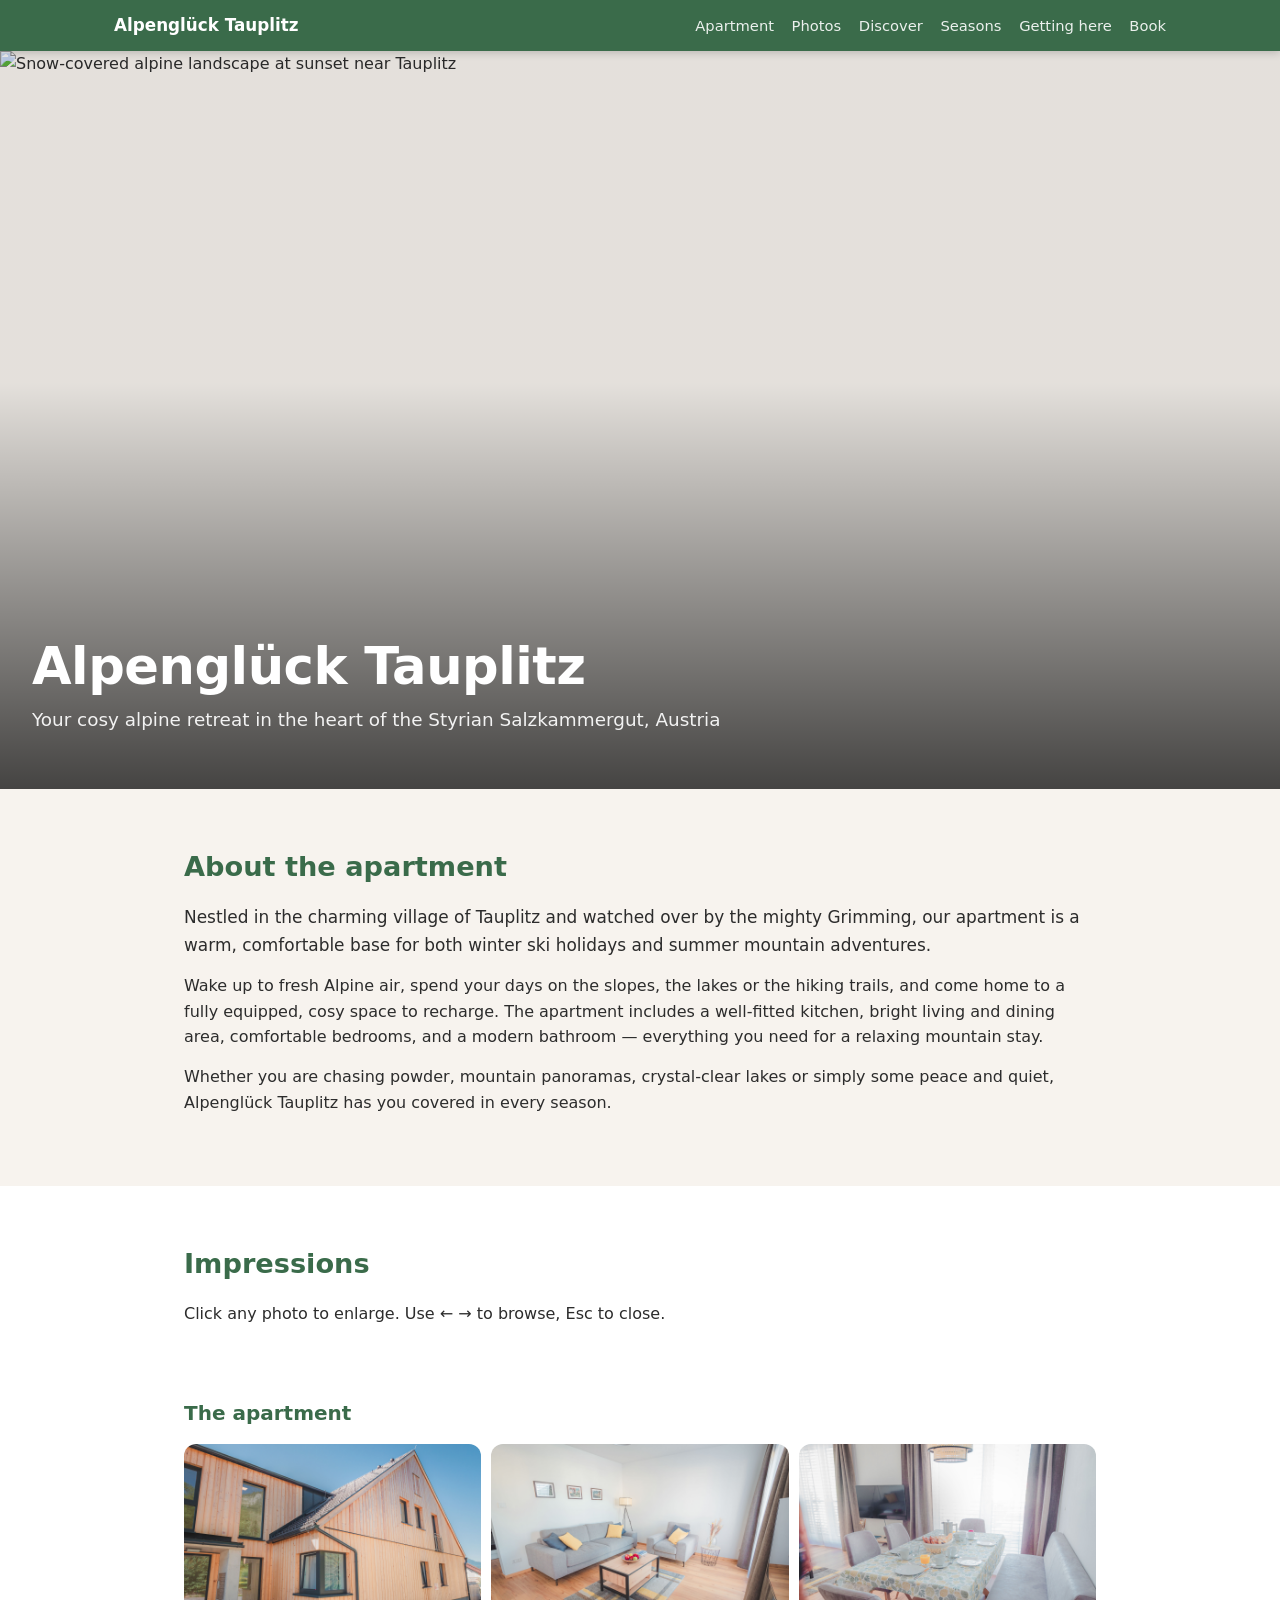
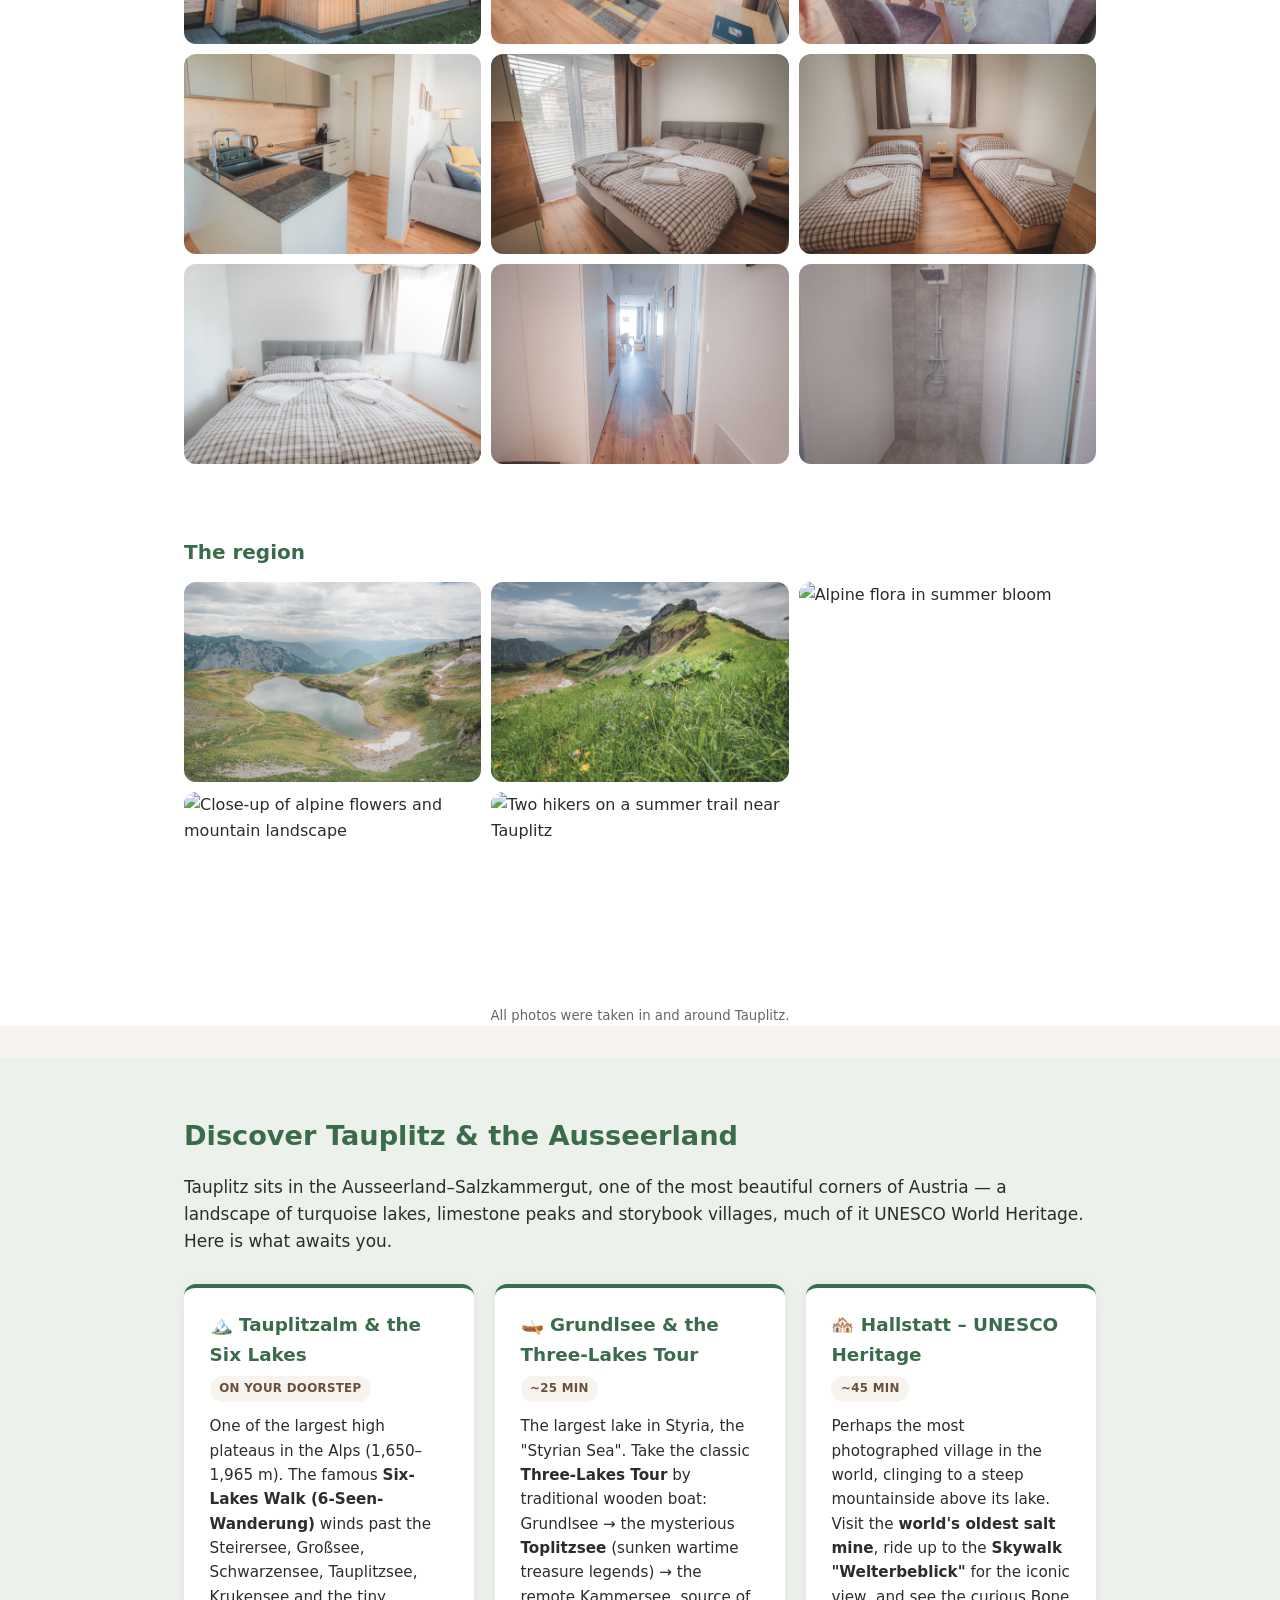
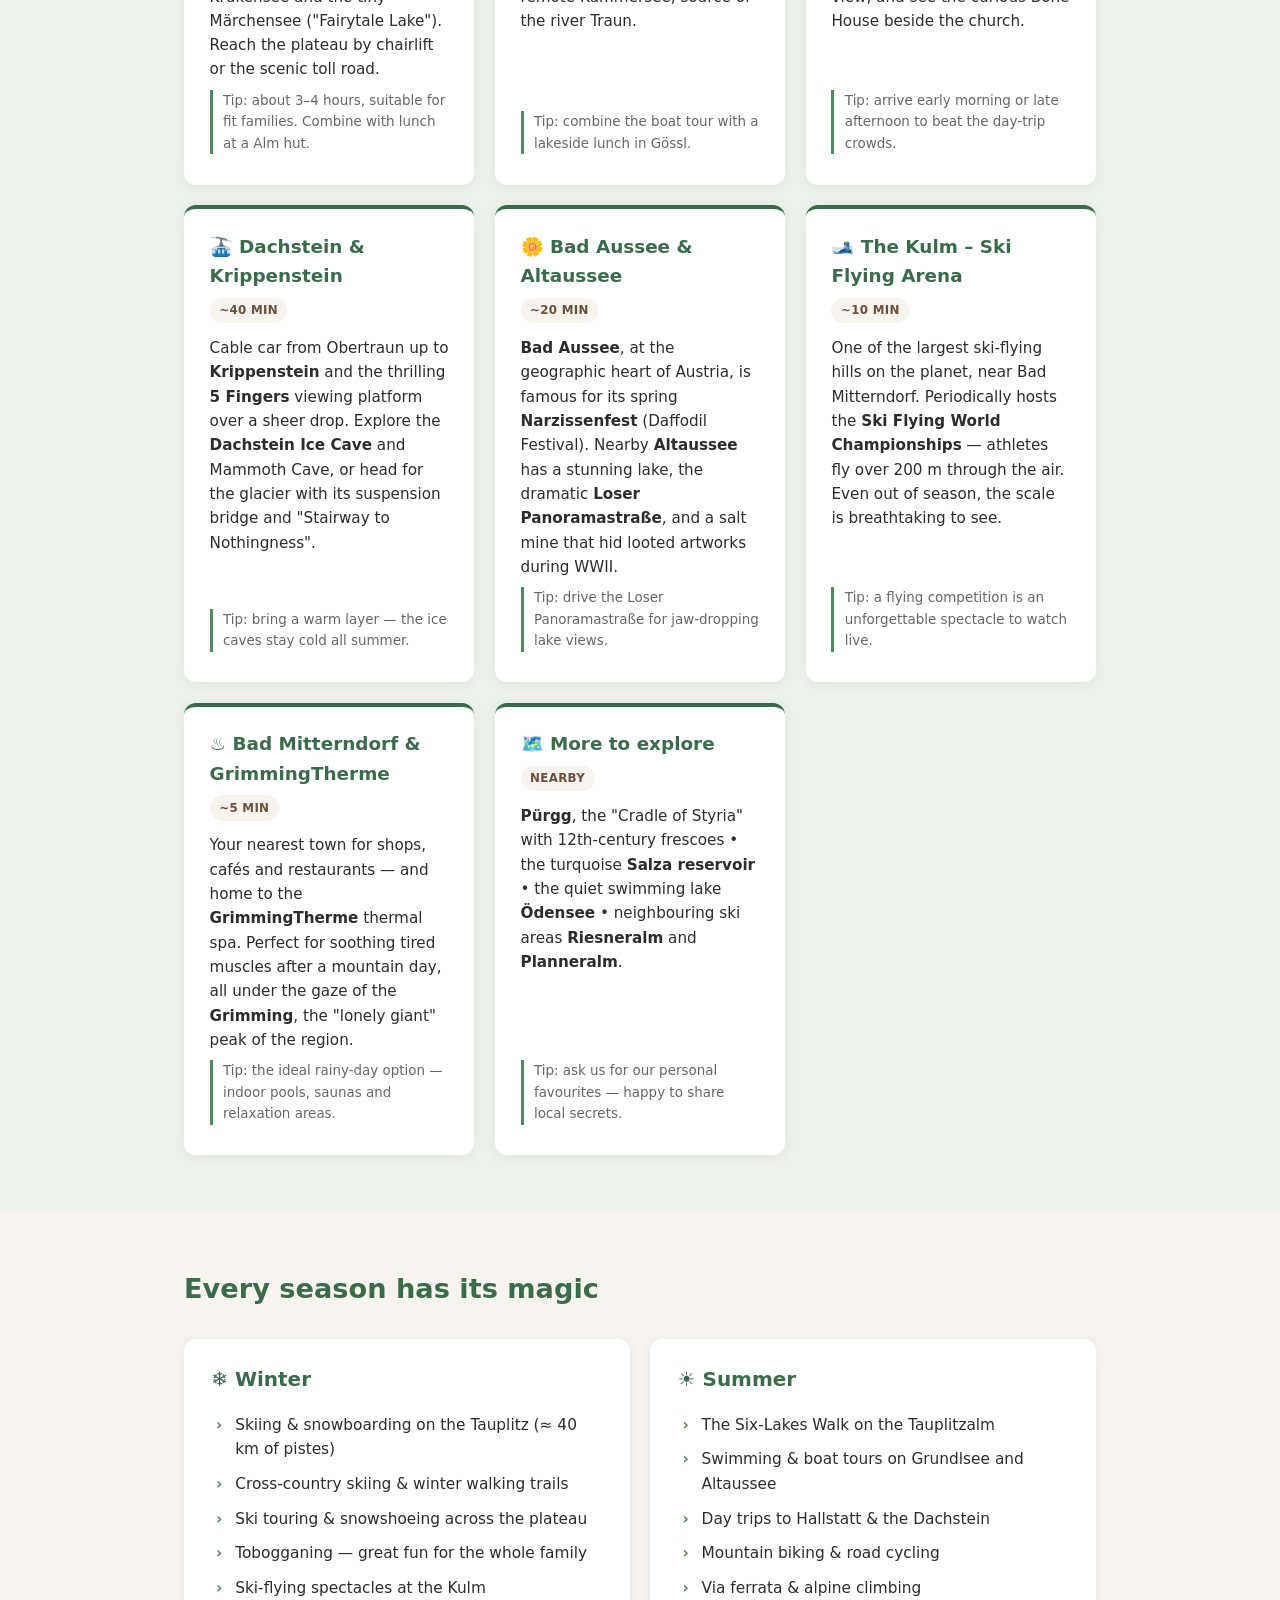
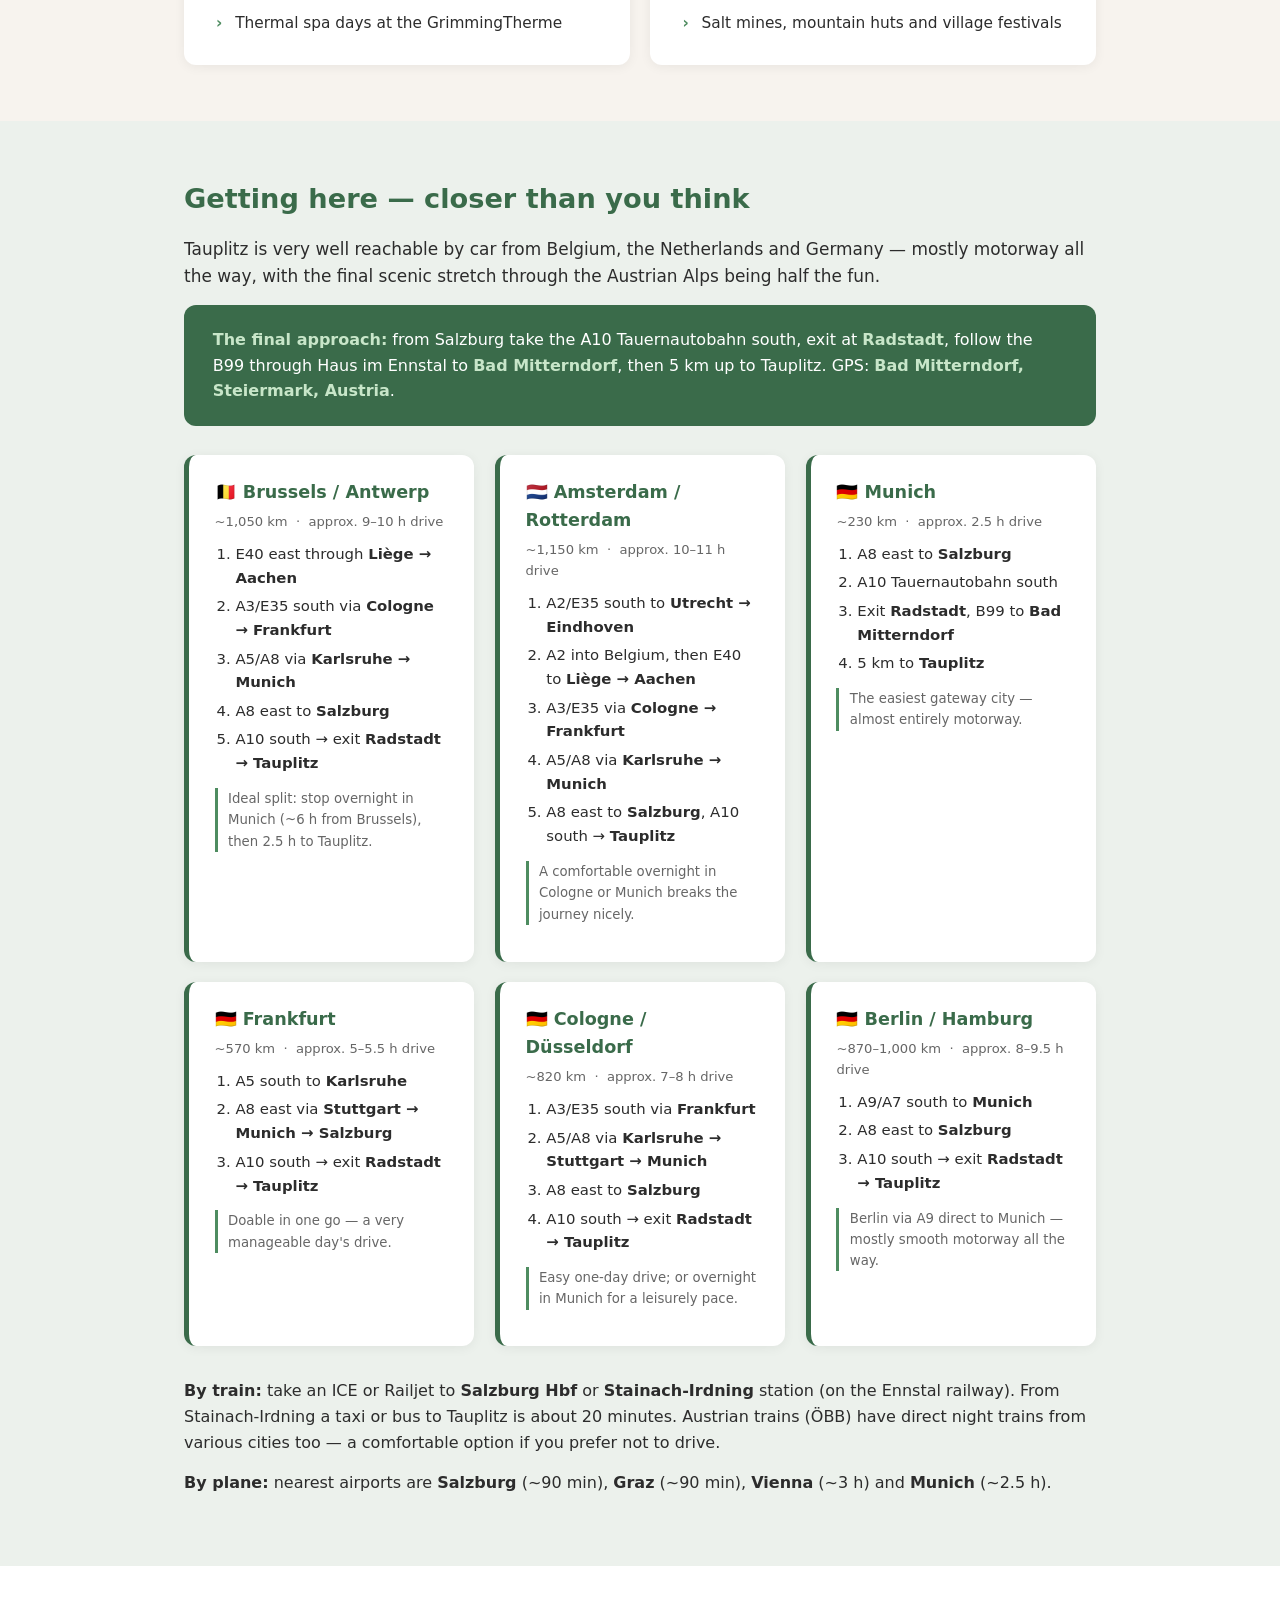
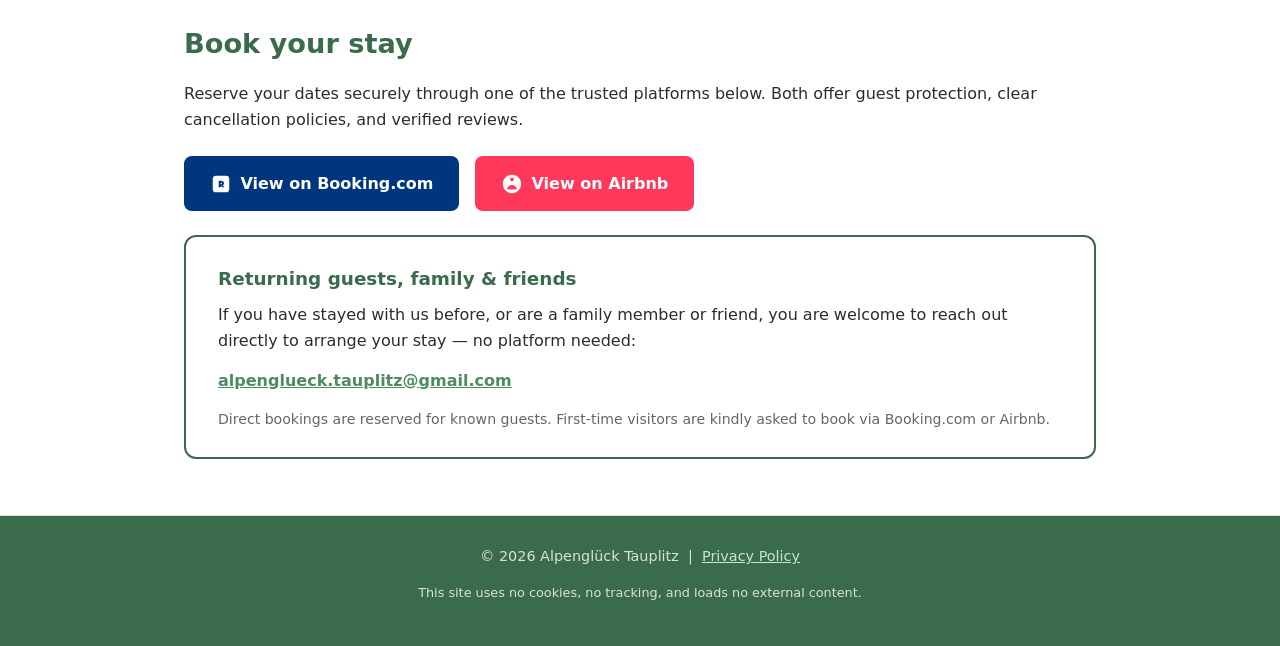
==== index.html @ b3252c7d "Show all 14 images in two galleries, add full getting-here guide - Split gallery into "The apartment" ====
<!DOCTYPE html>
<html lang="en">
<head>
  <meta charset="UTF-8" />
  <meta name="viewport" content="width=device-width, initial-scale=1.0" />
  <title>Alpenglück Tauplitz – Alpine Apartment in the Styrian Alps</title>
  <meta name="description" content="Cosy alpine apartment in Tauplitz, Austria. Your base for the Tauplitzalm, Grundlsee, Hallstatt and the Dachstein. Book via Booking.com or Airbnb." />
  <style>
    *, *::before, *::after { box-sizing: border-box; margin: 0; padding: 0; }

    :root {
      --green:       #3a6b4a;
      --green-light: #4e8c60;
      --cream:       #f7f3ee;
      --tint:        #ecf1ec;
      --brown:       #6b4f3a;
      --text:        #2c2c2c;
      --muted:       #666;
      --radius:      12px;
    }

    html { scroll-behavior: smooth; }
    body {
      font-family: 'Segoe UI', system-ui, sans-serif;
      color: var(--text);
      background: var(--cream);
      line-height: 1.6;
    }

    /* NAV */
    .nav {
      position: sticky; top: 0; z-index: 100;
      background: var(--green);
      box-shadow: 0 2px 8px rgba(0,0,0,.18);
    }
    .nav-inner {
      max-width: 1100px; margin: 0 auto;
      padding: .75rem 1.5rem;
      display: flex; flex-wrap: wrap;
      align-items: center; justify-content: space-between;
      gap: .4rem 1rem;
    }
    .nav-logo { color:#fff; font-weight:700; font-size:1.05rem; text-decoration:none; }
    .nav nav  { display:flex; flex-wrap:wrap; gap:1.1rem; }
    .nav nav a { color:rgba(255,255,255,.9); text-decoration:none; font-size:.92rem; }
    .nav nav a:hover { color:#fff; text-decoration:underline; }

    /* HERO */
    .hero {
      position:relative; height:82vh; min-height:460px;
      overflow:hidden; display:flex; align-items:flex-end;
    }
    .hero img {
      position:absolute; inset:0;
      width:100%; height:100%; object-fit:cover; object-position:center 35%;
    }
    .hero-overlay {
      position:absolute; inset:0;
      background:linear-gradient(to top,rgba(0,0,0,.72) 0%,rgba(0,0,0,.08) 55%);
    }
    .hero-text { position:relative; z-index:1; padding:2.5rem 2rem; color:#fff; max-width:760px; }
    .hero-text h1 {
      font-size:clamp(2rem,5vw,3.2rem); font-weight:700;
      letter-spacing:-.5px; line-height:1.15;
    }
    .hero-text p { margin-top:.6rem; font-size:1.15rem; opacity:.92; }

    /* LAYOUT */
    .band       { width:100%; }
    .band-tint  { background:var(--tint); }
    .band-white { background:#fff; }
    section { padding:3.5rem 1.5rem; max-width:960px; margin:0 auto; }
    section[id] { scroll-margin-top:68px; }
    h2 { font-size:1.7rem; color:var(--green); margin-bottom:1rem; }
    h3 { color:var(--green); }
    .lead { font-size:1.06rem; }
    p { margin-bottom:.9rem; }

    /* GALLERY */
    .gallery-label {
      max-width:960px; margin:0 auto;
      padding:2.5rem 1.5rem .4rem;
      font-size:1.25rem; font-weight:700; color:var(--green);
    }
    .gallery {
      display:grid;
      grid-template-columns:repeat(auto-fill,minmax(240px,1fr));
      gap:10px;
      max-width:960px; margin:.5rem auto 0; padding:0 1.5rem;
    }
    .gallery figure {
      position:relative; overflow:hidden;
      border-radius:var(--radius); cursor:zoom-in;
    }
    .gallery img {
      width:100%; height:200px; object-fit:cover; display:block;
      transition:transform .35s ease;
    }
    .gallery figure:hover img { transform:scale(1.06); }
    .gallery figcaption {
      position:absolute; left:0; right:0; bottom:0;
      padding:1.2rem .8rem .6rem;
      color:#fff; font-size:.88rem;
      background:linear-gradient(to top,rgba(0,0,0,.65),transparent);
      opacity:0; transition:opacity .22s;
    }
    .gallery figure:hover figcaption { opacity:1; }
    .gallery-hint {
      max-width:960px; margin:.8rem auto 0; padding:0 1.5rem;
      text-align:center; font-size:.83rem; color:var(--muted);
    }

    /* LIGHTBOX */
    .lightbox {
      position:fixed; inset:0; background:rgba(0,0,0,.93);
      display:none; align-items:center; justify-content:center;
      z-index:1000; padding:1.5rem;
    }
    .lightbox.open { display:flex; }
    .lightbox img {
      max-width:94%; max-height:88vh; object-fit:contain;
      border-radius:6px; box-shadow:0 12px 50px rgba(0,0,0,.6);
    }
    .lb-btn {
      position:absolute; background:none; border:none;
      color:#fff; cursor:pointer; line-height:1; user-select:none;
    }
    .lb-close { top:.8rem; right:1.2rem; font-size:2.8rem; }
    .lb-nav   { top:50%; transform:translateY(-50%); font-size:3.2rem; padding:0 .6rem; }
    .lb-prev  { left:.2rem; }
    .lb-next  { right:.2rem; }
    .lb-caption {
      position:absolute; bottom:1.2rem; left:0; right:0;
      text-align:center; color:rgba(255,255,255,.9);
      font-size:.97rem; padding:0 1rem;
    }

    /* GUIDE CARDS */
    .guide-grid {
      display:grid; grid-template-columns:repeat(auto-fit,minmax(280px,1fr));
      gap:1.3rem; margin-top:1.8rem;
    }
    .card {
      background:#fff; border-radius:var(--radius);
      padding:1.4rem 1.6rem;
      box-shadow:0 2px 12px rgba(0,0,0,.06);
      border-top:4px solid var(--green);
      display:flex; flex-direction:column;
    }
    .card h3 { font-size:1.15rem; margin-bottom:.45rem; }
    .badge {
      align-self:flex-start; background:var(--cream); color:var(--brown);
      font-size:.74rem; font-weight:700; letter-spacing:.3px;
      padding:.2rem .6rem; border-radius:20px; margin-bottom:.8rem;
      text-transform:uppercase;
    }
    .card p { font-size:.95rem; margin-bottom:.5rem; }
    .card .tip {
      font-size:.84rem; color:var(--muted);
      border-left:3px solid var(--green-light);
      padding-left:.65rem; margin-top:auto;
    }

    /* SEASONS */
    .season-grid {
      display:grid; grid-template-columns:repeat(auto-fit,minmax(270px,1fr));
      gap:1.3rem; margin-top:1.8rem;
    }
    .season {
      background:#fff; border-radius:var(--radius);
      padding:1.5rem 1.7rem;
      box-shadow:0 2px 12px rgba(0,0,0,.06);
    }
    .season h3 { font-size:1.25rem; margin-bottom:.75rem; }
    .season ul { list-style:none; }
    .season li { padding:.32rem 0 .32rem 1.5rem; position:relative; font-size:.96rem; }
    .season li::before {
      content:"›"; position:absolute; left:.3rem;
      color:var(--green-light); font-weight:700;
    }

    /* GETTING HERE */
    .route-grid {
      display:grid; grid-template-columns:repeat(auto-fit,minmax(290px,1fr));
      gap:1.3rem; margin-top:1.8rem;
    }
    .route {
      background:#fff; border-radius:var(--radius);
      padding:1.4rem 1.6rem;
      box-shadow:0 2px 12px rgba(0,0,0,.06);
      border-left:5px solid var(--green);
    }
    .route h3 { font-size:1.1rem; margin-bottom:.3rem; }
    .route .meta { font-size:.82rem; color:var(--muted); margin-bottom:.7rem; }
    .route ol { padding-left:1.3rem; font-size:.93rem; }
    .route ol li { margin-bottom:.3rem; }
    .route .note {
      margin-top:.75rem; font-size:.83rem; color:var(--muted);
      border-left:3px solid var(--green-light); padding-left:.65rem;
    }
    .route-intro {
      background:var(--green); color:#fff;
      border-radius:var(--radius); padding:1.4rem 1.8rem;
      margin-bottom:1.5rem; font-size:1rem;
    }
    .route-intro strong { color:#c8e6c9; }

    /* BOOK */
    .book-grid { display:flex; flex-wrap:wrap; gap:1rem; margin-top:1.5rem; }
    .btn {
      display:inline-flex; align-items:center; gap:.55rem;
      padding:.9rem 1.6rem; border-radius:8px;
      font-size:1rem; font-weight:600; text-decoration:none;
      transition:opacity .15s,transform .1s;
    }
    .btn:hover { opacity:.88; transform:translateY(-1px); }
    .btn-booking { background:#003580; color:#fff; }
    .btn-airbnb  { background:#ff385c; color:#fff; }
    .btn svg { width:22px; height:22px; flex-shrink:0; fill:currentColor; }

    .direct-box {
      background:#fff; border:2px solid var(--green);
      border-radius:var(--radius); padding:1.7rem 2rem; margin-top:1.5rem;
    }
    .direct-box h3 { margin-bottom:.55rem; font-size:1.15rem; }
    .direct-box a { color:var(--green-light); font-weight:600; word-break:break-all; }

    hr { border:none; border-top:1px solid #e2ddd4; margin:0; }

    footer {
      background:var(--green); color:rgba(255,255,255,.8);
      text-align:center; padding:1.8rem 1rem; font-size:.9rem;
    }
    footer a { color:#c8e6c9; text-decoration:underline; }

    @media (max-width:520px) {
      .btn { width:100%; justify-content:center; }
      .gallery { grid-template-columns:1fr 1fr; }
      .gallery img { height:150px; }
    }
  </style>
</head>
<body>

<!-- NAV -->
<header class="nav" id="top">
  <div class="nav-inner">
    <a class="nav-logo" href="#top">Alpenglück Tauplitz</a>
    <nav>
      <a href="#about">Apartment</a>
      <a href="#photos">Photos</a>
      <a href="#discover">Discover</a>
      <a href="#seasons">Seasons</a>
      <a href="#getting-here">Getting here</a>
      <a href="#book">Book</a>
    </nav>
  </div>
</header>

<!-- HERO -->
<div class="hero">
  <img src="images/hero.jpg" alt="Snow-covered alpine landscape at sunset near Tauplitz" />
  <div class="hero-overlay"></div>
  <div class="hero-text">
    <h1>Alpenglück Tauplitz</h1>
    <p>Your cosy alpine retreat in the heart of the Styrian Salzkammergut, Austria</p>
  </div>
</div>

<!-- ABOUT -->
<section id="about">
  <h2>About the apartment</h2>
  <p class="lead">
    Nestled in the charming village of Tauplitz and watched over by the mighty Grimming,
    our apartment is a warm, comfortable base for both winter ski holidays and summer
    mountain adventures.
  </p>
  <p>
    Wake up to fresh Alpine air, spend your days on the slopes, the lakes or the hiking
    trails, and come home to a fully equipped, cosy space to recharge. The apartment
    includes a well-fitted kitchen, bright living and dining area, comfortable bedrooms,
    and a modern bathroom — everything you need for a relaxing mountain stay.
  </p>
  <p>
    Whether you are chasing powder, mountain panoramas, crystal-clear lakes or simply some
    peace and quiet, Alpenglück Tauplitz has you covered in every season.
  </p>
</section>

<!-- PHOTOS -->
<div class="band band-white" id="photos">
  <section style="padding-bottom:1rem;">
    <h2>Impressions</h2>
    <p>Click any photo to enlarge. Use ← → to browse, Esc to close.</p>
  </section>

  <p class="gallery-label">The apartment</p>
  <div class="gallery" id="gallery-apt">
    <figure>
      <img src="images/exterior01.jpg" alt="Exterior of the apartment building" />
      <figcaption>The apartment building</figcaption>
    </figure>
    <figure>
      <img src="images/livingroom.jpg" alt="Bright and comfortable living room" />
      <figcaption>Living room</figcaption>
    </figure>
    <figure>
      <img src="images/diningroom.jpg" alt="Dining area" />
      <figcaption>Dining area</figcaption>
    </figure>
    <figure>
      <img src="images/kitchen.jpg" alt="Fully equipped kitchen" />
      <figcaption>Fully equipped kitchen</figcaption>
    </figure>
    <figure>
      <img src="images/bedroom.jpg" alt="Cosy main bedroom" />
      <figcaption>Main bedroom</figcaption>
    </figure>
    <figure>
      <img src="images/bedroom02.jpg" alt="Second bedroom" />
      <figcaption>Second bedroom</figcaption>
    </figure>
    <figure>
      <img src="images/bedroom03.jpg" alt="Third bedroom" />
      <figcaption>Third bedroom</figcaption>
    </figure>
    <figure>
      <img src="images/hallway.jpg" alt="Entrance hallway" />
      <figcaption>Entrance hallway</figcaption>
    </figure>
    <figure>
      <img src="images/shower.jpg" alt="Modern bathroom with shower" />
      <figcaption>Modern bathroom</figcaption>
    </figure>
  </div>

  <p class="gallery-label" style="margin-top:2rem;">The region</p>
  <div class="gallery" id="gallery-region">
    <figure>
      <img src="images/lake.jpg" alt="Mountain lake on the Tauplitzalm plateau" />
      <figcaption>Mountain lake on the Tauplitzalm</figcaption>
    </figure>
    <figure>
      <img src="images/meadow.jpg" alt="Alpine wildflower meadow with mountain peaks" />
      <figcaption>Alpine wildflower meadows</figcaption>
    </figure>
    <figure>
      <img src="images/flora01.jpg" alt="Alpine flora in summer bloom" />
      <figcaption>Summer flora on the plateau</figcaption>
    </figure>
    <figure>
      <img src="images/flora02.jpg" alt="Close-up of alpine flowers and mountain landscape" />
      <figcaption>Alpine flowers and peaks</figcaption>
    </figure>
    <figure>
      <img src="images/hiking.jpg" alt="Two hikers on a summer trail near Tauplitz" />
      <figcaption>Endless hiking trails on your doorstep</figcaption>
    </figure>
  </div>
  <p class="gallery-hint" style="margin-bottom:2rem;">All photos were taken in and around Tauplitz.</p>
</div>

<!-- DISCOVER -->
<div class="band band-tint">
  <section id="discover">
    <h2>Discover Tauplitz &amp; the Ausseerland</h2>
    <p class="lead">
      Tauplitz sits in the Ausseerland–Salzkammergut, one of the most beautiful corners of
      Austria — a landscape of turquoise lakes, limestone peaks and storybook villages,
      much of it UNESCO World Heritage. Here is what awaits you.
    </p>

    <div class="guide-grid">

      <div class="card">
        <h3>🏔️ Tauplitzalm &amp; the Six Lakes</h3>
        <span class="badge">On your doorstep</span>
        <p>
          One of the largest high plateaus in the Alps (1,650–1,965 m). The famous
          <strong>Six-Lakes Walk (6-Seen-Wanderung)</strong> winds past the Steirersee,
          Großsee, Schwarzensee, Tauplitzsee, Krukensee and the tiny Märchensee
          ("Fairytale Lake"). Reach the plateau by chairlift or the scenic toll road.
        </p>
        <p class="tip">Tip: about 3–4 hours, suitable for fit families. Combine with lunch at a Alm hut.</p>
      </div>

      <div class="card">
        <h3>🛶 Grundlsee &amp; the Three-Lakes Tour</h3>
        <span class="badge">~25 min</span>
        <p>
          The largest lake in Styria, the "Styrian Sea". Take the classic
          <strong>Three-Lakes Tour</strong> by traditional wooden boat: Grundlsee →
          the mysterious <strong>Toplitzsee</strong> (sunken wartime treasure legends) →
          the remote Kammersee, source of the river Traun.
        </p>
        <p class="tip">Tip: combine the boat tour with a lakeside lunch in Gössl.</p>
      </div>

      <div class="card">
        <h3>🏘️ Hallstatt – UNESCO Heritage</h3>
        <span class="badge">~45 min</span>
        <p>
          Perhaps the most photographed village in the world, clinging to a steep
          mountainside above its lake. Visit the <strong>world's oldest salt mine</strong>,
          ride up to the <strong>Skywalk "Welterbeblick"</strong> for the iconic view,
          and see the curious Bone House beside the church.
        </p>
        <p class="tip">Tip: arrive early morning or late afternoon to beat the day-trip crowds.</p>
      </div>

      <div class="card">
        <h3>🚠 Dachstein &amp; Krippenstein</h3>
        <span class="badge">~40 min</span>
        <p>
          Cable car from Obertraun up to <strong>Krippenstein</strong> and the thrilling
          <strong>5 Fingers</strong> viewing platform over a sheer drop. Explore the
          <strong>Dachstein Ice Cave</strong> and Mammoth Cave, or head for the glacier
          with its suspension bridge and "Stairway to Nothingness".
        </p>
        <p class="tip">Tip: bring a warm layer — the ice caves stay cold all summer.</p>
      </div>

      <div class="card">
        <h3>🌼 Bad Aussee &amp; Altaussee</h3>
        <span class="badge">~20 min</span>
        <p>
          <strong>Bad Aussee</strong>, at the geographic heart of Austria, is famous for
          its spring <strong>Narzissenfest</strong> (Daffodil Festival). Nearby
          <strong>Altaussee</strong> has a stunning lake, the dramatic
          <strong>Loser Panoramastraße</strong>, and a salt mine that hid looted
          artworks during WWII.
        </p>
        <p class="tip">Tip: drive the Loser Panoramastraße for jaw-dropping lake views.</p>
      </div>

      <div class="card">
        <h3>🎿 The Kulm – Ski Flying Arena</h3>
        <span class="badge">~10 min</span>
        <p>
          One of the largest ski-flying hills on the planet, near Bad Mitterndorf.
          Periodically hosts the <strong>Ski Flying World Championships</strong> —
          athletes fly over 200 m through the air. Even out of season, the scale
          is breathtaking to see.
        </p>
        <p class="tip">Tip: a flying competition is an unforgettable spectacle to watch live.</p>
      </div>

      <div class="card">
        <h3>♨️ Bad Mitterndorf &amp; GrimmingTherme</h3>
        <span class="badge">~5 min</span>
        <p>
          Your nearest town for shops, cafés and restaurants — and home to the
          <strong>GrimmingTherme</strong> thermal spa. Perfect for soothing tired
          muscles after a mountain day, all under the gaze of the
          <strong>Grimming</strong>, the "lonely giant" peak of the region.
        </p>
        <p class="tip">Tip: the ideal rainy-day option — indoor pools, saunas and relaxation areas.</p>
      </div>

      <div class="card">
        <h3>🗺️ More to explore</h3>
        <span class="badge">Nearby</span>
        <p>
          <strong>Pürgg</strong>, the "Cradle of Styria" with 12th-century frescoes •
          the turquoise <strong>Salza reservoir</strong> •
          the quiet swimming lake <strong>Ödensee</strong> •
          neighbouring ski areas <strong>Riesneralm</strong> and <strong>Planneralm</strong>.
        </p>
        <p class="tip">Tip: ask us for our personal favourites — happy to share local secrets.</p>
      </div>

    </div>
  </section>
</div>

<!-- SEASONS -->
<section id="seasons">
  <h2>Every season has its magic</h2>
  <div class="season-grid">
    <div class="season">
      <h3>❄️ Winter</h3>
      <ul>
        <li>Skiing &amp; snowboarding on the Tauplitz (≈ 40 km of pistes)</li>
        <li>Cross-country skiing &amp; winter walking trails</li>
        <li>Ski touring &amp; snowshoeing across the plateau</li>
        <li>Tobogganing — great fun for the whole family</li>
        <li>Ski-flying spectacles at the Kulm</li>
        <li>Thermal spa days at the GrimmingTherme</li>
      </ul>
    </div>
    <div class="season">
      <h3>☀️ Summer</h3>
      <ul>
        <li>The Six-Lakes Walk on the Tauplitzalm</li>
        <li>Swimming &amp; boat tours on Grundlsee and Altaussee</li>
        <li>Day trips to Hallstatt &amp; the Dachstein</li>
        <li>Mountain biking &amp; road cycling</li>
        <li>Via ferrata &amp; alpine climbing</li>
        <li>Salt mines, mountain huts and village festivals</li>
      </ul>
    </div>
  </div>
</section>

<!-- GETTING HERE -->
<div class="band band-tint">
  <section id="getting-here">
    <h2>Getting here — closer than you think</h2>
    <p class="lead">
      Tauplitz is very well reachable by car from Belgium, the Netherlands and Germany
      — mostly motorway all the way, with the final scenic stretch through the Austrian
      Alps being half the fun.
    </p>

    <div class="route-intro">
      <strong>The final approach:</strong> from Salzburg take the A10 Tauernautobahn south,
      exit at <strong>Radstadt</strong>, follow the B99 through Haus im Ennstal to
      <strong>Bad Mitterndorf</strong>, then 5 km up to Tauplitz. GPS:
      <strong>Bad Mitterndorf, Steiermark, Austria</strong>.
    </div>

    <div class="route-grid">

      <div class="route">
        <h3>🇧🇪 Brussels / Antwerp</h3>
        <div class="meta">~1,050 km &nbsp;·&nbsp; approx. 9–10 h drive</div>
        <ol>
          <li>E40 east through <strong>Liège → Aachen</strong></li>
          <li>A3/E35 south via <strong>Cologne → Frankfurt</strong></li>
          <li>A5/A8 via <strong>Karlsruhe → Munich</strong></li>
          <li>A8 east to <strong>Salzburg</strong></li>
          <li>A10 south → exit <strong>Radstadt → Tauplitz</strong></li>
        </ol>
        <p class="note">Ideal split: stop overnight in Munich (~6 h from Brussels), then 2.5 h to Tauplitz.</p>
      </div>

      <div class="route">
        <h3>🇳🇱 Amsterdam / Rotterdam</h3>
        <div class="meta">~1,150 km &nbsp;·&nbsp; approx. 10–11 h drive</div>
        <ol>
          <li>A2/E35 south to <strong>Utrecht → Eindhoven</strong></li>
          <li>A2 into Belgium, then E40 to <strong>Liège → Aachen</strong></li>
          <li>A3/E35 via <strong>Cologne → Frankfurt</strong></li>
          <li>A5/A8 via <strong>Karlsruhe → Munich</strong></li>
          <li>A8 east to <strong>Salzburg</strong>, A10 south → <strong>Tauplitz</strong></li>
        </ol>
        <p class="note">A comfortable overnight in Cologne or Munich breaks the journey nicely.</p>
      </div>

      <div class="route">
        <h3>🇩🇪 Munich</h3>
        <div class="meta">~230 km &nbsp;·&nbsp; approx. 2.5 h drive</div>
        <ol>
          <li>A8 east to <strong>Salzburg</strong></li>
          <li>A10 Tauernautobahn south</li>
          <li>Exit <strong>Radstadt</strong>, B99 to <strong>Bad Mitterndorf</strong></li>
          <li>5 km to <strong>Tauplitz</strong></li>
        </ol>
        <p class="note">The easiest gateway city — almost entirely motorway.</p>
      </div>

      <div class="route">
        <h3>🇩🇪 Frankfurt</h3>
        <div class="meta">~570 km &nbsp;·&nbsp; approx. 5–5.5 h drive</div>
        <ol>
          <li>A5 south to <strong>Karlsruhe</strong></li>
          <li>A8 east via <strong>Stuttgart → Munich → Salzburg</strong></li>
          <li>A10 south → exit <strong>Radstadt → Tauplitz</strong></li>
        </ol>
        <p class="note">Doable in one go — a very manageable day's drive.</p>
      </div>

      <div class="route">
        <h3>🇩🇪 Cologne / Düsseldorf</h3>
        <div class="meta">~820 km &nbsp;·&nbsp; approx. 7–8 h drive</div>
        <ol>
          <li>A3/E35 south via <strong>Frankfurt</strong></li>
          <li>A5/A8 via <strong>Karlsruhe → Stuttgart → Munich</strong></li>
          <li>A8 east to <strong>Salzburg</strong></li>
          <li>A10 south → exit <strong>Radstadt → Tauplitz</strong></li>
        </ol>
        <p class="note">Easy one-day drive; or overnight in Munich for a leisurely pace.</p>
      </div>

      <div class="route">
        <h3>🇩🇪 Berlin / Hamburg</h3>
        <div class="meta">~870–1,000 km &nbsp;·&nbsp; approx. 8–9.5 h drive</div>
        <ol>
          <li>A9/A7 south to <strong>Munich</strong></li>
          <li>A8 east to <strong>Salzburg</strong></li>
          <li>A10 south → exit <strong>Radstadt → Tauplitz</strong></li>
        </ol>
        <p class="note">Berlin via A9 direct to Munich — mostly smooth motorway all the way.</p>
      </div>

    </div>

    <p style="margin-top:2rem;">
      <strong>By train:</strong> take an ICE or Railjet to <strong>Salzburg Hbf</strong> or
      <strong>Stainach-Irdning</strong> station (on the Ennstal railway). From Stainach-Irdning
      a taxi or bus to Tauplitz is about 20 minutes. Austrian trains (ÖBB) have direct night
      trains from various cities too — a comfortable option if you prefer not to drive.
    </p>
    <p>
      <strong>By plane:</strong> nearest airports are <strong>Salzburg</strong> (~90 min),
      <strong>Graz</strong> (~90 min), <strong>Vienna</strong> (~3 h) and
      <strong>Munich</strong> (~2.5 h).
    </p>
  </section>
</div>

<!-- BOOK -->
<div class="band band-white">
  <section id="book">
    <h2>Book your stay</h2>
    <p>
      Reserve your dates securely through one of the trusted platforms below.
      Both offer guest protection, clear cancellation policies, and verified reviews.
    </p>
    <div class="book-grid">
      <a class="btn btn-booking"
         href="https://www.booking.com/Share-NSsUTZE"
         target="_blank" rel="noopener noreferrer">
        <svg viewBox="0 0 24 24" aria-hidden="true">
          <path d="M17.33 3H6.67A3.67 3.67 0 0 0 3 6.67v10.66A3.67 3.67 0 0 0 6.67 21h10.66A3.67 3.67 0 0 0 21 17.33V6.67A3.67 3.67 0 0 0 17.33 3zm-5.16 12.5H9.5V8.5h2.67c1.93 0 3.16 1 3.16 2.67a2.37 2.37 0 0 1-1.27 2.17l1.44 2.16h-1.93l-1.2-1.83h-.2v1.83zm0-3.17h-.5v-1.66h.5c.67 0 1 .33 1 .83s-.33.83-1 .83z"/>
        </svg>
        View on Booking.com
      </a>
      <a class="btn btn-airbnb"
         href="https://www.airbnb.be/rooms/51036211?guests=1&adults=1&s=67&unique_share_id=4e15bfca-5d18-45ab-be7b-5f35f5af99cb"
         target="_blank" rel="noopener noreferrer">
        <svg viewBox="0 0 24 24" aria-hidden="true">
          <path d="M12 2C6.48 2 2 6.48 2 12s4.48 10 10 10 10-4.48 10-10S17.52 2 12 2zm0 3c1.1 0 2 .9 2 2s-.9 2-2 2-2-.9-2-2 .9-2 2-2zm5 13H7v-1c0-2.67 3.34-4 5-4s5 1.33 5 4v1z"/>
        </svg>
        View on Airbnb
      </a>
    </div>
    <div class="direct-box">
      <h3>Returning guests, family &amp; friends</h3>
      <p>
        If you have stayed with us before, or are a family member or friend, you are welcome
        to reach out directly to arrange your stay — no platform needed:
      </p>
      <p>
        <a href="mailto:alpenglueck.tauplitz@gmail.com">alpenglueck.tauplitz@gmail.com</a>
      </p>
      <p style="font-size:.88rem;color:var(--muted);margin-bottom:0;">
        Direct bookings are reserved for known guests. First-time visitors are kindly
        asked to book via Booking.com or Airbnb.
      </p>
    </div>
  </section>
</div>

<hr />

<footer>
  <p>
    &copy; <span id="yr"></span> Alpenglück Tauplitz &nbsp;|&nbsp;
    <a href="privacy.html">Privacy Policy</a>
  </p>
  <p style="margin-top:.4rem;font-size:.8rem;">
    This site uses no cookies, no tracking, and loads no external content.
  </p>
</footer>

<!-- LIGHTBOX -->
<div class="lightbox" id="lightbox" aria-hidden="true">
  <button class="lb-btn lb-close" id="lb-close" aria-label="Close">&times;</button>
  <button class="lb-btn lb-nav lb-prev" id="lb-prev" aria-label="Previous">&#8249;</button>
  <img id="lb-img" src="" alt="" />
  <button class="lb-btn lb-nav lb-next" id="lb-next" aria-label="Next">&#8250;</button>
  <div class="lb-caption" id="lb-caption"></div>
</div>

<script>
  document.getElementById('yr').textContent = new Date().getFullYear();

  (function () {
    var figs = Array.prototype.slice.call(document.querySelectorAll('.gallery figure'));
    var imgs = figs.map(function(f){ return f.querySelector('img'); });
    var lb    = document.getElementById('lightbox');
    var lbImg = document.getElementById('lb-img');
    var lbCap = document.getElementById('lb-caption');
    var idx   = 0;

    function show(i) {
      idx = (i + imgs.length) % imgs.length;
      lbImg.src = imgs[idx].src;
      lbImg.alt = imgs[idx].alt;
      lbCap.textContent = imgs[idx].alt;
    }
    function open(i) {
      show(i);
      lb.classList.add('open');
      lb.setAttribute('aria-hidden','false');
      document.body.style.overflow = 'hidden';
    }
    function close() {
      lb.classList.remove('open');
      lb.setAttribute('aria-hidden','true');
      lbImg.src = '';
      document.body.style.overflow = '';
    }

    figs.forEach(function(fig, i){
      fig.addEventListener('click', function(){ open(i); });
    });
    document.getElementById('lb-close').addEventListener('click', close);
    document.getElementById('lb-prev').addEventListener('click', function(e){
      e.stopPropagation(); show(idx - 1);
    });
    document.getElementById('lb-next').addEventListener('click', function(e){
      e.stopPropagation(); show(idx + 1);
    });
    lb.addEventListener('click', function(e){ if(e.target === lb) close(); });
    document.addEventListener('keydown', function(e){
      if(!lb.classList.contains('open')) return;
      if(e.key === 'Escape')      close();
      else if(e.key === 'ArrowLeft')  show(idx - 1);
      else if(e.key === 'ArrowRight') show(idx + 1);
    });
  })();
</script>

</body>
</html>
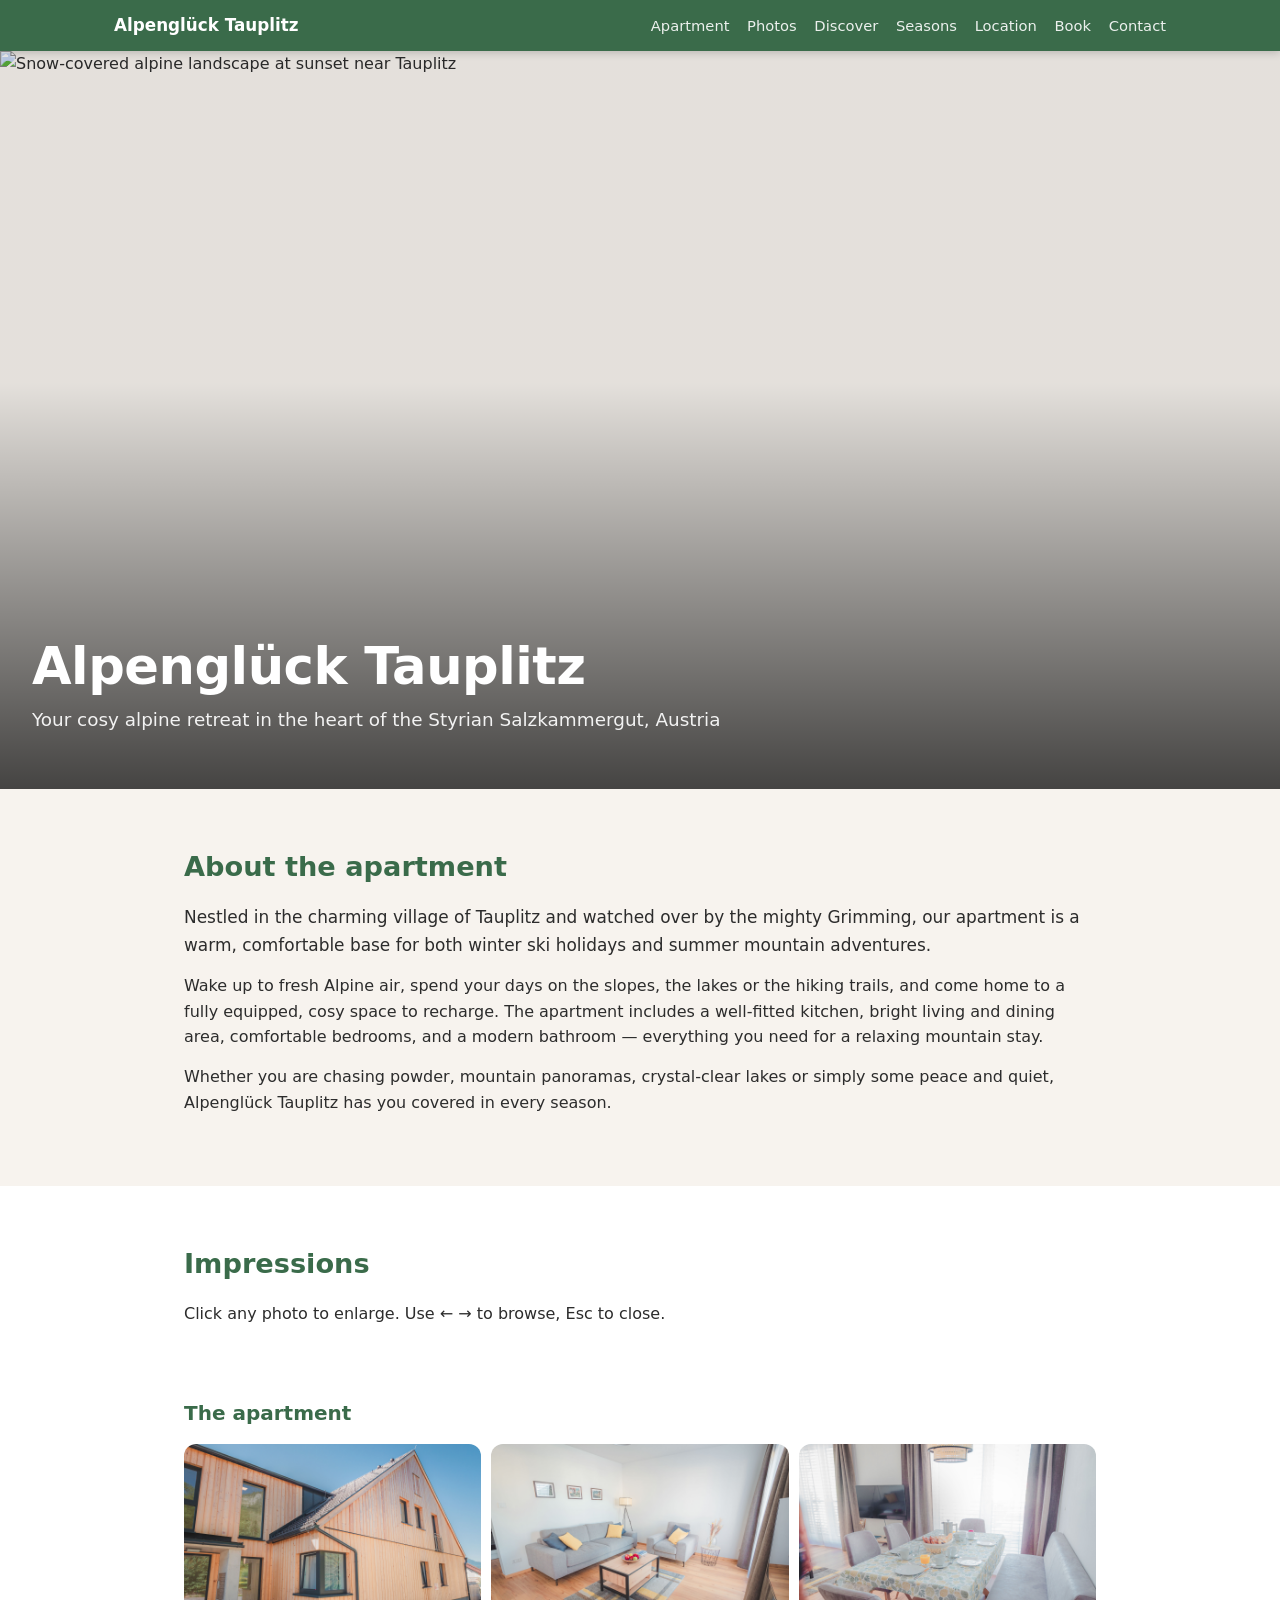
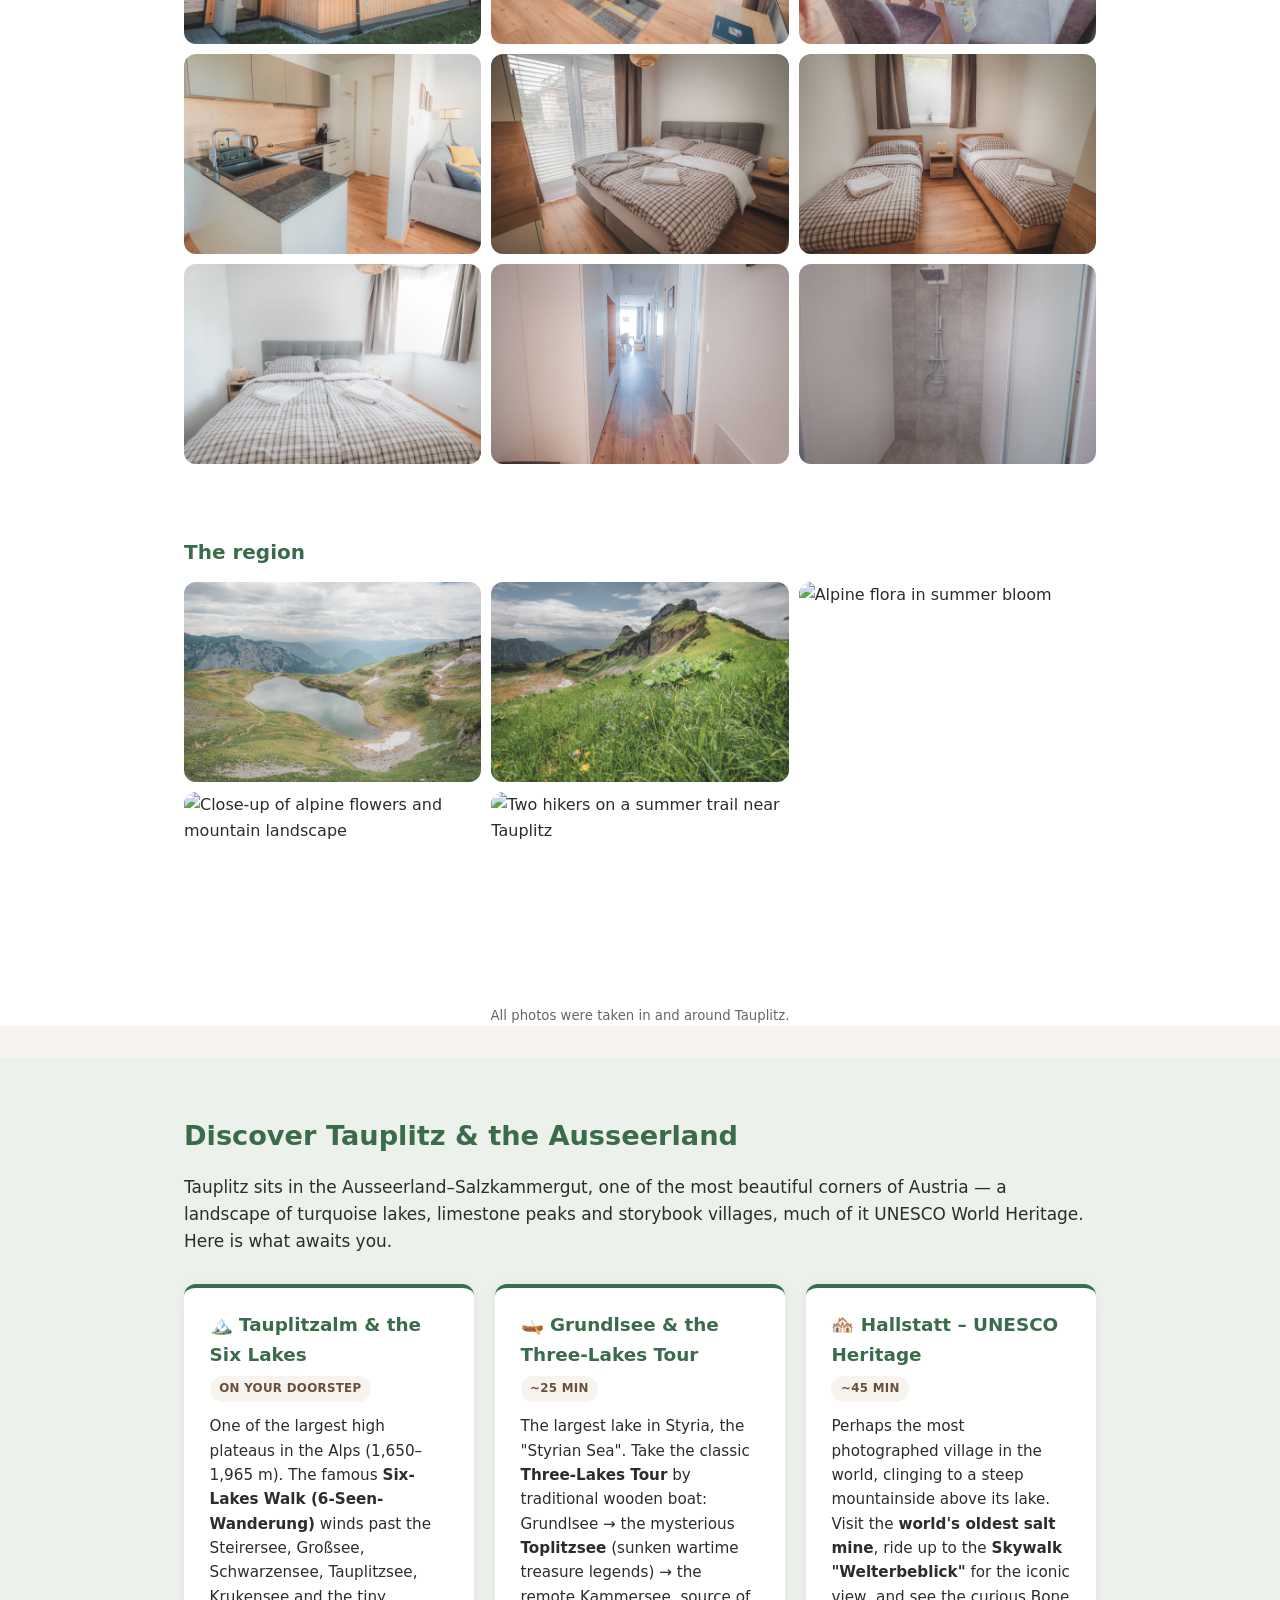
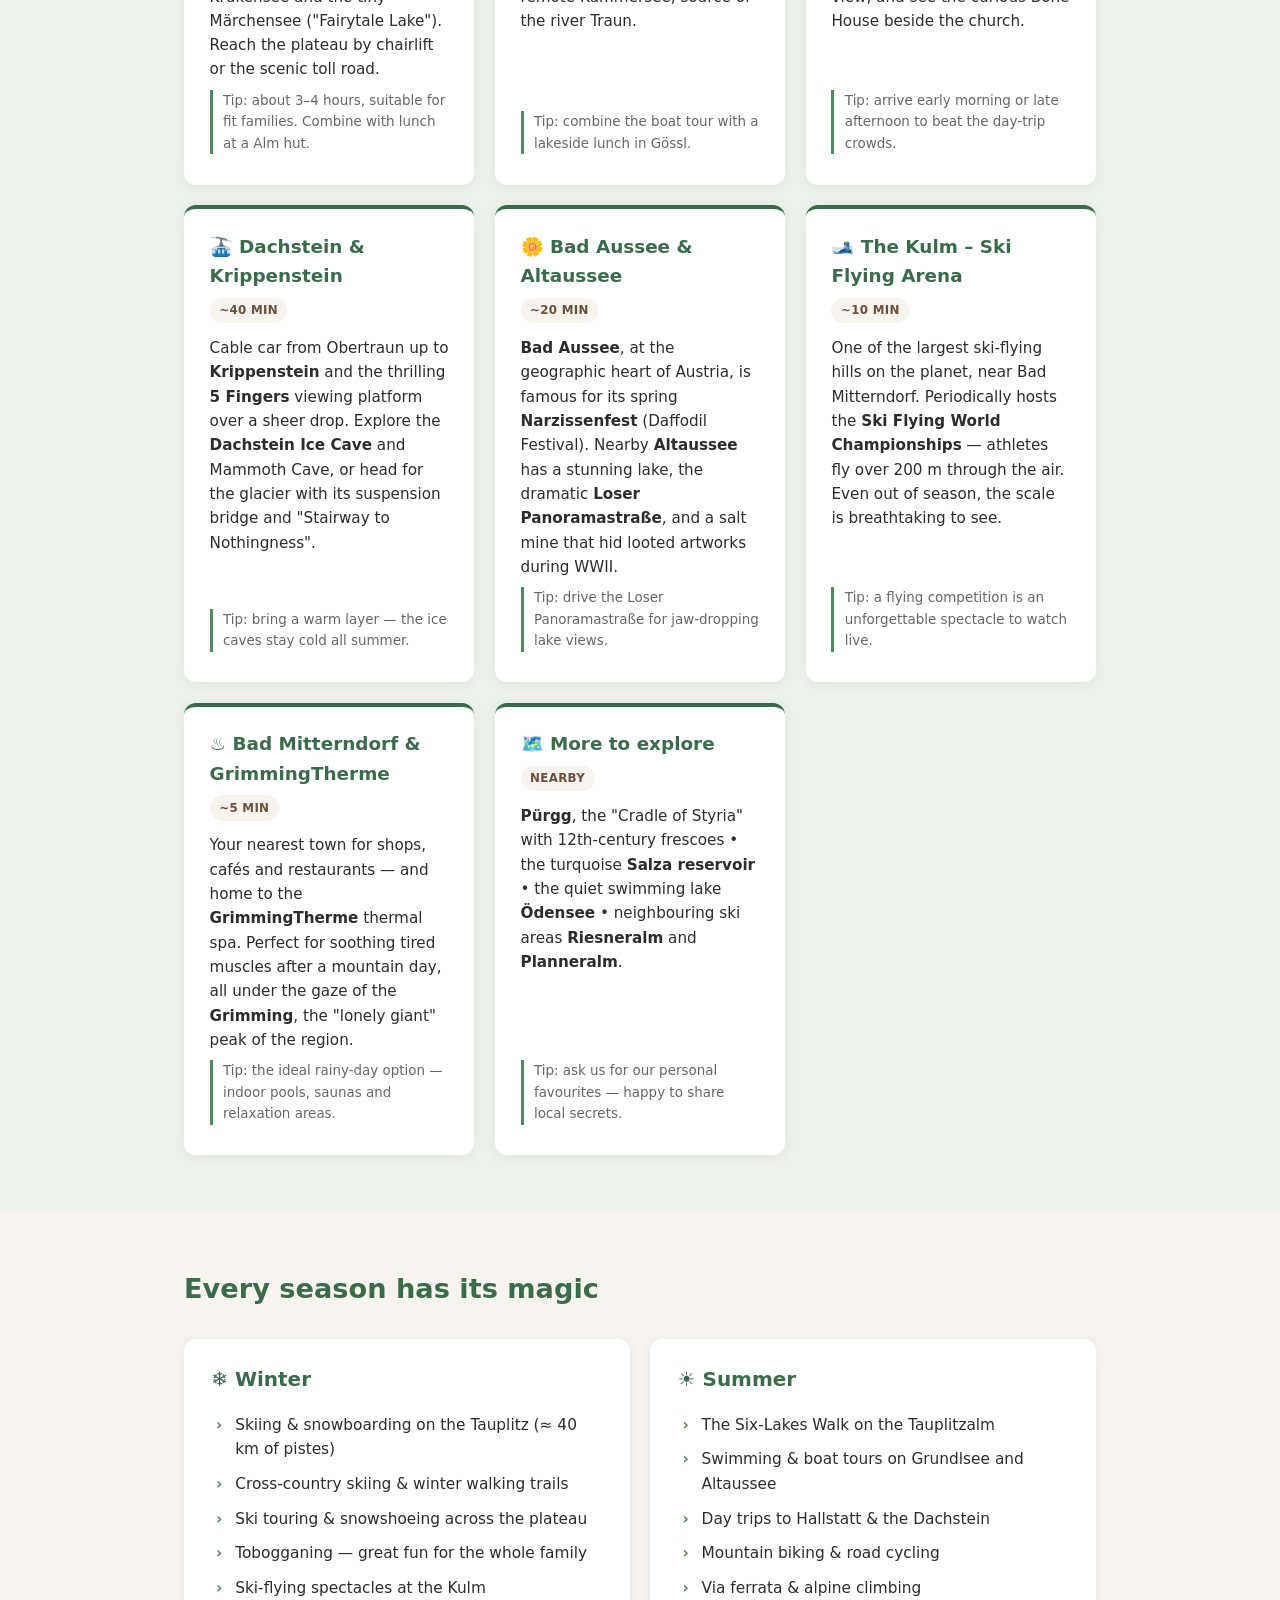
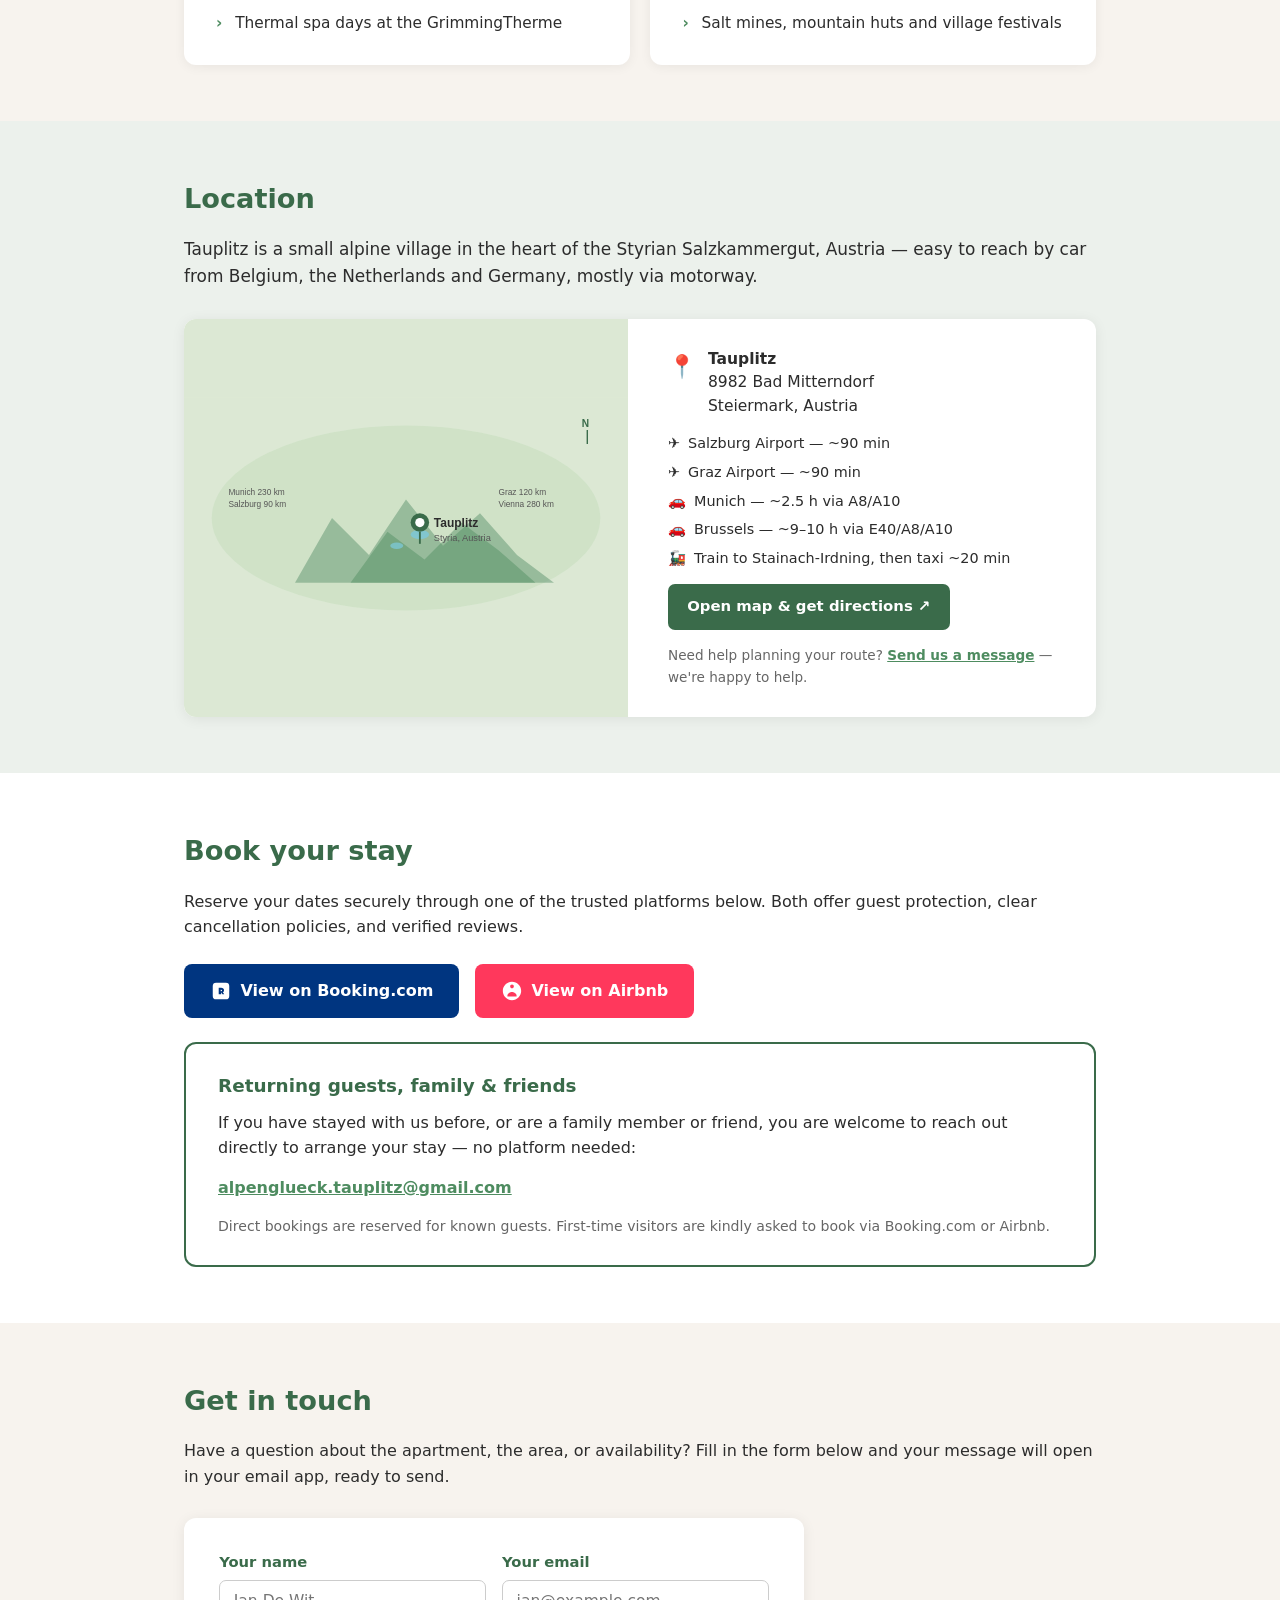
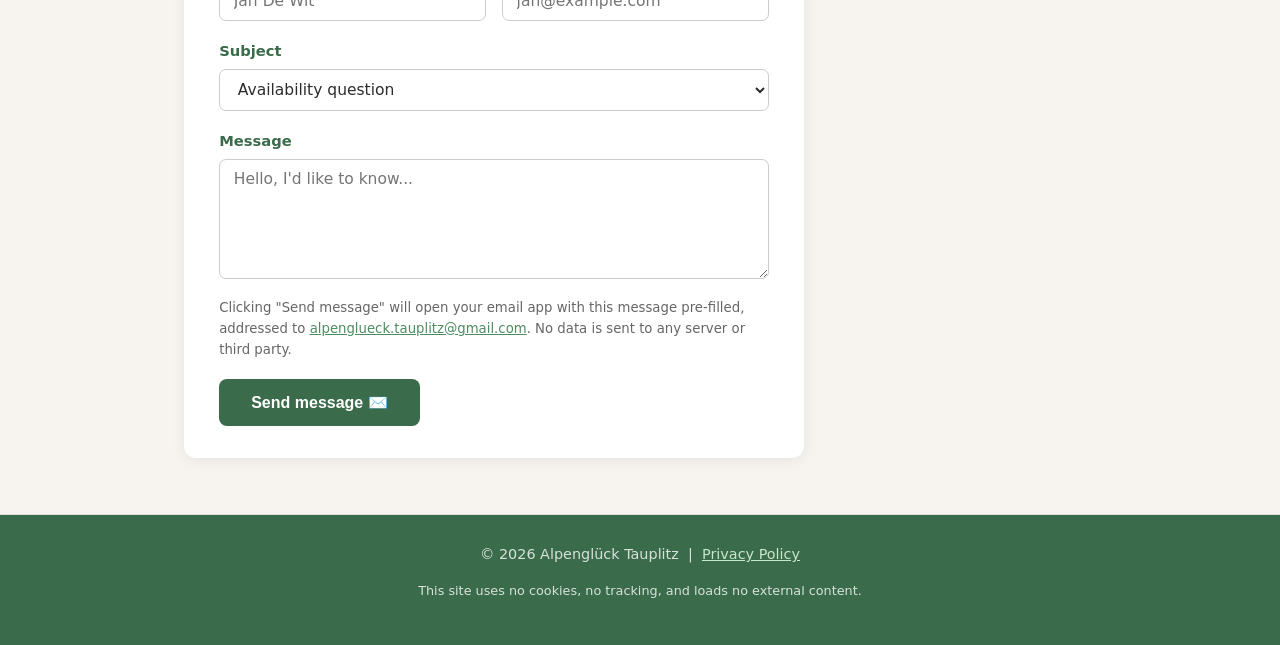
==== commit aff66b75: "Replace route cards with map box; add contact form - Getting Here: replaced step-by-step driving dir" ====
--- a/index.html
+++ b/index.html
@@ -179,31 +179,78 @@
       color:var(--green-light); font-weight:700;
     }
 
-    /* GETTING HERE */
-    .route-grid {
-      display:grid; grid-template-columns:repeat(auto-fit,minmax(290px,1fr));
-      gap:1.3rem; margin-top:1.8rem;
-    }
-    .route {
+    /* LOCATION MAP BOX */
+    .map-box {
+      display:grid; grid-template-columns:1fr 1fr;
+      gap:1.5rem; margin-top:1.8rem;
       background:#fff; border-radius:var(--radius);
-      padding:1.4rem 1.6rem;
-      box-shadow:0 2px 12px rgba(0,0,0,.06);
-      border-left:5px solid var(--green);
-    }
-    .route h3 { font-size:1.1rem; margin-bottom:.3rem; }
-    .route .meta { font-size:.82rem; color:var(--muted); margin-bottom:.7rem; }
-    .route ol { padding-left:1.3rem; font-size:.93rem; }
-    .route ol li { margin-bottom:.3rem; }
-    .route .note {
-      margin-top:.75rem; font-size:.83rem; color:var(--muted);
-      border-left:3px solid var(--green-light); padding-left:.65rem;
-    }
-    .route-intro {
-      background:var(--green); color:#fff;
-      border-radius:var(--radius); padding:1.4rem 1.8rem;
-      margin-bottom:1.5rem; font-size:1rem;
-    }
-    .route-intro strong { color:#c8e6c9; }
+      box-shadow:0 2px 14px rgba(0,0,0,.07);
+      overflow:hidden;
+    }
+    .map-visual { background:#dce8d4; display:flex; align-items:stretch; }
+    .map-visual svg { width:100%; height:100%; display:block; }
+    .map-info {
+      padding:1.8rem 1.8rem 1.8rem 1rem;
+      display:flex; flex-direction:column; gap:.9rem;
+    }
+    .map-address {
+      display:flex; gap:.75rem; align-items:flex-start;
+      font-size:.97rem; line-height:1.5;
+    }
+    .map-pin-icon { font-size:1.4rem; flex-shrink:0; margin-top:.1rem; }
+    .map-facts { display:flex; flex-direction:column; gap:.35rem; }
+    .map-fact { font-size:.9rem; display:flex; gap:.5rem; }
+    .map-fact span { color:var(--text); }
+    .map-btn {
+      display:inline-block; background:var(--green); color:#fff;
+      text-decoration:none; padding:.7rem 1.2rem;
+      border-radius:7px; font-size:.93rem; font-weight:600;
+      transition:opacity .15s; align-self:flex-start;
+    }
+    .map-btn:hover { opacity:.88; }
+    .map-contact-note { font-size:.85rem; color:var(--muted); margin:0; }
+    .map-contact-note a { color:var(--green-light); font-weight:600; }
+    @media (max-width:620px) {
+      .map-box { grid-template-columns:1fr; }
+      .map-info { padding:1.4rem; }
+    }
+
+    /* CONTACT FORM */
+    .contact-form {
+      background:#fff; border-radius:var(--radius);
+      padding:2rem 2.2rem;
+      box-shadow:0 2px 14px rgba(0,0,0,.07);
+      margin-top:1.8rem; max-width:620px;
+    }
+    .form-row { display:flex; flex-direction:column; gap:.4rem; margin-bottom:1.1rem; }
+    .form-row label { font-size:.92rem; font-weight:600; color:var(--green); }
+    .form-row input,
+    .form-row textarea,
+    .form-row select {
+      border:1.5px solid #ccc; border-radius:7px;
+      padding:.65rem .85rem; font-size:.97rem;
+      font-family:inherit; color:var(--text);
+      transition:border-color .15s;
+      background:#fff;
+    }
+    .form-row input:focus,
+    .form-row textarea:focus { outline:none; border-color:var(--green); }
+    .form-row textarea { resize:vertical; min-height:120px; }
+    .form-row.two-col { display:grid; grid-template-columns:1fr 1fr; gap:1rem; }
+    .form-row.two-col > div { display:flex; flex-direction:column; gap:.4rem; }
+    .form-note { font-size:.83rem; color:var(--muted); margin-bottom:1.2rem; }
+    .form-note a { color:var(--green-light); }
+    .btn-submit {
+      background:var(--green); color:#fff; border:none;
+      padding:.85rem 2rem; border-radius:8px;
+      font-size:1rem; font-weight:600; cursor:pointer;
+      transition:opacity .15s, transform .1s;
+    }
+    .btn-submit:hover { opacity:.88; transform:translateY(-1px); }
+    @media (max-width:480px) {
+      .form-row.two-col { grid-template-columns:1fr; }
+      .contact-form { padding:1.4rem; }
+    }
 
     /* BOOK */
     .book-grid { display:flex; flex-wrap:wrap; gap:1rem; margin-top:1.5rem; }
@@ -251,8 +298,9 @@
       <a href="#photos">Photos</a>
       <a href="#discover">Discover</a>
       <a href="#seasons">Seasons</a>
-      <a href="#getting-here">Getting here</a>
+      <a href="#getting-here">Location</a>
       <a href="#book">Book</a>
+      <a href="#contact">Contact</a>
     </nav>
   </div>
 </header>
@@ -502,110 +550,74 @@
   </div>
 </section>
 
-<!-- GETTING HERE -->
+<!-- LOCATION -->
 <div class="band band-tint">
   <section id="getting-here">
-    <h2>Getting here — closer than you think</h2>
+    <h2>Location</h2>
     <p class="lead">
-      Tauplitz is very well reachable by car from Belgium, the Netherlands and Germany
-      — mostly motorway all the way, with the final scenic stretch through the Austrian
-      Alps being half the fun.
+      Tauplitz is a small alpine village in the heart of the Styrian Salzkammergut, Austria —
+      easy to reach by car from Belgium, the Netherlands and Germany, mostly via motorway.
     </p>
 
-    <div class="route-intro">
-      <strong>The final approach:</strong> from Salzburg take the A10 Tauernautobahn south,
-      exit at <strong>Radstadt</strong>, follow the B99 through Haus im Ennstal to
-      <strong>Bad Mitterndorf</strong>, then 5 km up to Tauplitz. GPS:
-      <strong>Bad Mitterndorf, Steiermark, Austria</strong>.
+    <div class="map-box">
+      <div class="map-visual" aria-hidden="true">
+        <!-- Stylised map placeholder using pure CSS/SVG -->
+        <svg viewBox="0 0 480 260" xmlns="http://www.w3.org/2000/svg" role="img" aria-label="Illustrated map showing Tauplitz location in Austria">
+          <!-- Background -->
+          <rect width="480" height="260" fill="#dce8d4"/>
+          <!-- Rough country shape suggestion -->
+          <ellipse cx="240" cy="130" rx="210" ry="100" fill="#c8dfc0" opacity=".6"/>
+          <!-- Mountain silhouette -->
+          <polygon points="120,200 160,130 200,170 240,110 280,160 320,125 360,170 400,200" fill="#6b9c78" opacity=".55"/>
+          <polygon points="180,200 220,145 260,175 300,135 340,165 380,200" fill="#4e8c60" opacity=".45"/>
+          <!-- Lake dots -->
+          <ellipse cx="255" cy="148" rx="10" ry="5" fill="#7ec8d8" opacity=".85"/>
+          <ellipse cx="230" cy="160" rx="7" ry="3.5" fill="#7ec8d8" opacity=".75"/>
+          <!-- Pin -->
+          <circle cx="255" cy="135" r="10" fill="#3a6b4a"/>
+          <circle cx="255" cy="135" r="5"  fill="#fff"/>
+          <line  x1="255" y1="145" x2="255" y2="158" stroke="#3a6b4a" stroke-width="2"/>
+          <!-- Label -->
+          <text x="270" y="140" font-family="sans-serif" font-size="13" font-weight="700" fill="#2c2c2c">Tauplitz</text>
+          <text x="270" y="155" font-family="sans-serif" font-size="10" fill="#555">Styria, Austria</text>
+          <!-- Nearest cities labels -->
+          <text x="48"  y="105" font-family="sans-serif" font-size="9" fill="#555">Munich 230 km</text>
+          <text x="48"  y="118" font-family="sans-serif" font-size="9" fill="#555">Salzburg 90 km</text>
+          <text x="340" y="105" font-family="sans-serif" font-size="9" fill="#555">Graz 120 km</text>
+          <text x="340" y="118" font-family="sans-serif" font-size="9" fill="#555">Vienna 280 km</text>
+          <!-- Compass rose -->
+          <text x="430" y="32" font-family="sans-serif" font-size="11" fill="#3a6b4a" font-weight="700">N</text>
+          <line x1="436" y1="35" x2="436" y2="50" stroke="#3a6b4a" stroke-width="1.5"/>
+        </svg>
+      </div>
+
+      <div class="map-info">
+        <div class="map-address">
+          <span class="map-pin-icon">📍</span>
+          <div>
+            <strong>Tauplitz</strong><br />
+            8982 Bad Mitterndorf<br />
+            Steiermark, Austria
+          </div>
+        </div>
+        <div class="map-facts">
+          <div class="map-fact">✈️ <span>Salzburg Airport — ~90 min</span></div>
+          <div class="map-fact">✈️ <span>Graz Airport — ~90 min</span></div>
+          <div class="map-fact">🚗 <span>Munich — ~2.5 h via A8/A10</span></div>
+          <div class="map-fact">🚗 <span>Brussels — ~9–10 h via E40/A8/A10</span></div>
+          <div class="map-fact">🚂 <span>Train to Stainach-Irdning, then taxi ~20 min</span></div>
+        </div>
+        <a class="map-btn"
+           href="https://www.openstreetmap.org/?mlat=47.553&mlon=13.973&zoom=13"
+           target="_blank" rel="noopener noreferrer">
+          Open map &amp; get directions ↗
+        </a>
+        <p class="map-contact-note">
+          Need help planning your route?
+          <a href="#contact">Send us a message</a> — we're happy to help.
+        </p>
+      </div>
     </div>
-
-    <div class="route-grid">
-
-      <div class="route">
-        <h3>🇧🇪 Brussels / Antwerp</h3>
-        <div class="meta">~1,050 km &nbsp;·&nbsp; approx. 9–10 h drive</div>
-        <ol>
-          <li>E40 east through <strong>Liège → Aachen</strong></li>
-          <li>A3/E35 south via <strong>Cologne → Frankfurt</strong></li>
-          <li>A5/A8 via <strong>Karlsruhe → Munich</strong></li>
-          <li>A8 east to <strong>Salzburg</strong></li>
-          <li>A10 south → exit <strong>Radstadt → Tauplitz</strong></li>
-        </ol>
-        <p class="note">Ideal split: stop overnight in Munich (~6 h from Brussels), then 2.5 h to Tauplitz.</p>
-      </div>
-
-      <div class="route">
-        <h3>🇳🇱 Amsterdam / Rotterdam</h3>
-        <div class="meta">~1,150 km &nbsp;·&nbsp; approx. 10–11 h drive</div>
-        <ol>
-          <li>A2/E35 south to <strong>Utrecht → Eindhoven</strong></li>
-          <li>A2 into Belgium, then E40 to <strong>Liège → Aachen</strong></li>
-          <li>A3/E35 via <strong>Cologne → Frankfurt</strong></li>
-          <li>A5/A8 via <strong>Karlsruhe → Munich</strong></li>
-          <li>A8 east to <strong>Salzburg</strong>, A10 south → <strong>Tauplitz</strong></li>
-        </ol>
-        <p class="note">A comfortable overnight in Cologne or Munich breaks the journey nicely.</p>
-      </div>
-
-      <div class="route">
-        <h3>🇩🇪 Munich</h3>
-        <div class="meta">~230 km &nbsp;·&nbsp; approx. 2.5 h drive</div>
-        <ol>
-          <li>A8 east to <strong>Salzburg</strong></li>
-          <li>A10 Tauernautobahn south</li>
-          <li>Exit <strong>Radstadt</strong>, B99 to <strong>Bad Mitterndorf</strong></li>
-          <li>5 km to <strong>Tauplitz</strong></li>
-        </ol>
-        <p class="note">The easiest gateway city — almost entirely motorway.</p>
-      </div>
-
-      <div class="route">
-        <h3>🇩🇪 Frankfurt</h3>
-        <div class="meta">~570 km &nbsp;·&nbsp; approx. 5–5.5 h drive</div>
-        <ol>
-          <li>A5 south to <strong>Karlsruhe</strong></li>
-          <li>A8 east via <strong>Stuttgart → Munich → Salzburg</strong></li>
-          <li>A10 south → exit <strong>Radstadt → Tauplitz</strong></li>
-        </ol>
-        <p class="note">Doable in one go — a very manageable day's drive.</p>
-      </div>
-
-      <div class="route">
-        <h3>🇩🇪 Cologne / Düsseldorf</h3>
-        <div class="meta">~820 km &nbsp;·&nbsp; approx. 7–8 h drive</div>
-        <ol>
-          <li>A3/E35 south via <strong>Frankfurt</strong></li>
-          <li>A5/A8 via <strong>Karlsruhe → Stuttgart → Munich</strong></li>
-          <li>A8 east to <strong>Salzburg</strong></li>
-          <li>A10 south → exit <strong>Radstadt → Tauplitz</strong></li>
-        </ol>
-        <p class="note">Easy one-day drive; or overnight in Munich for a leisurely pace.</p>
-      </div>
-
-      <div class="route">
-        <h3>🇩🇪 Berlin / Hamburg</h3>
-        <div class="meta">~870–1,000 km &nbsp;·&nbsp; approx. 8–9.5 h drive</div>
-        <ol>
-          <li>A9/A7 south to <strong>Munich</strong></li>
-          <li>A8 east to <strong>Salzburg</strong></li>
-          <li>A10 south → exit <strong>Radstadt → Tauplitz</strong></li>
-        </ol>
-        <p class="note">Berlin via A9 direct to Munich — mostly smooth motorway all the way.</p>
-      </div>
-
-    </div>
-
-    <p style="margin-top:2rem;">
-      <strong>By train:</strong> take an ICE or Railjet to <strong>Salzburg Hbf</strong> or
-      <strong>Stainach-Irdning</strong> station (on the Ennstal railway). From Stainach-Irdning
-      a taxi or bus to Tauplitz is about 20 minutes. Austrian trains (ÖBB) have direct night
-      trains from various cities too — a comfortable option if you prefer not to drive.
-    </p>
-    <p>
-      <strong>By plane:</strong> nearest airports are <strong>Salzburg</strong> (~90 min),
-      <strong>Graz</strong> (~90 min), <strong>Vienna</strong> (~3 h) and
-      <strong>Munich</strong> (~2.5 h).
-    </p>
   </section>
 </div>
 
@@ -652,6 +664,50 @@
   </section>
 </div>
 
+<!-- CONTACT -->
+<section id="contact">
+  <h2>Get in touch</h2>
+  <p>
+    Have a question about the apartment, the area, or availability?
+    Fill in the form below and your message will open in your email app, ready to send.
+  </p>
+
+  <div class="contact-form">
+    <form id="contact-form">
+      <div class="form-row two-col">
+        <div>
+          <label for="cf-name">Your name</label>
+          <input type="text" id="cf-name" name="name" placeholder="Jan De Wit" required />
+        </div>
+        <div>
+          <label for="cf-email">Your email</label>
+          <input type="email" id="cf-email" name="email" placeholder="jan@example.com" required />
+        </div>
+      </div>
+      <div class="form-row">
+        <label for="cf-subject">Subject</label>
+        <select id="cf-subject" name="subject">
+          <option value="Availability question">Availability question</option>
+          <option value="General question about the apartment">General question about the apartment</option>
+          <option value="Question about the area">Question about the area</option>
+          <option value="Directions help">Directions help</option>
+          <option value="Other">Other</option>
+        </select>
+      </div>
+      <div class="form-row">
+        <label for="cf-message">Message</label>
+        <textarea id="cf-message" name="message" placeholder="Hello, I'd like to know..." required></textarea>
+      </div>
+      <p class="form-note">
+        Clicking "Send message" will open your email app with this message pre-filled,
+        addressed to <a href="mailto:alpenglueck.tauplitz@gmail.com">alpenglueck.tauplitz@gmail.com</a>.
+        No data is sent to any server or third party.
+      </p>
+      <button type="submit" class="btn-submit">Send message ✉️</button>
+    </form>
+  </div>
+</section>
+
 <hr />
 
 <footer>
@@ -721,6 +777,20 @@
       else if(e.key === 'ArrowRight') show(idx + 1);
     });
   })();
+
+  // Contact form → mailto
+  document.getElementById('contact-form').addEventListener('submit', function(e) {
+    e.preventDefault();
+    var name    = document.getElementById('cf-name').value.trim();
+    var email   = document.getElementById('cf-email').value.trim();
+    var subject = document.getElementById('cf-subject').value;
+    var message = document.getElementById('cf-message').value.trim();
+    var body    = 'Name: ' + name + '\nEmail: ' + email + '\n\n' + message;
+    window.location.href =
+      'mailto:alpenglueck.tauplitz@gmail.com'
+      + '?subject=' + encodeURIComponent(subject)
+      + '&body='    + encodeURIComponent(body);
+  });
 </script>
 
 </body>
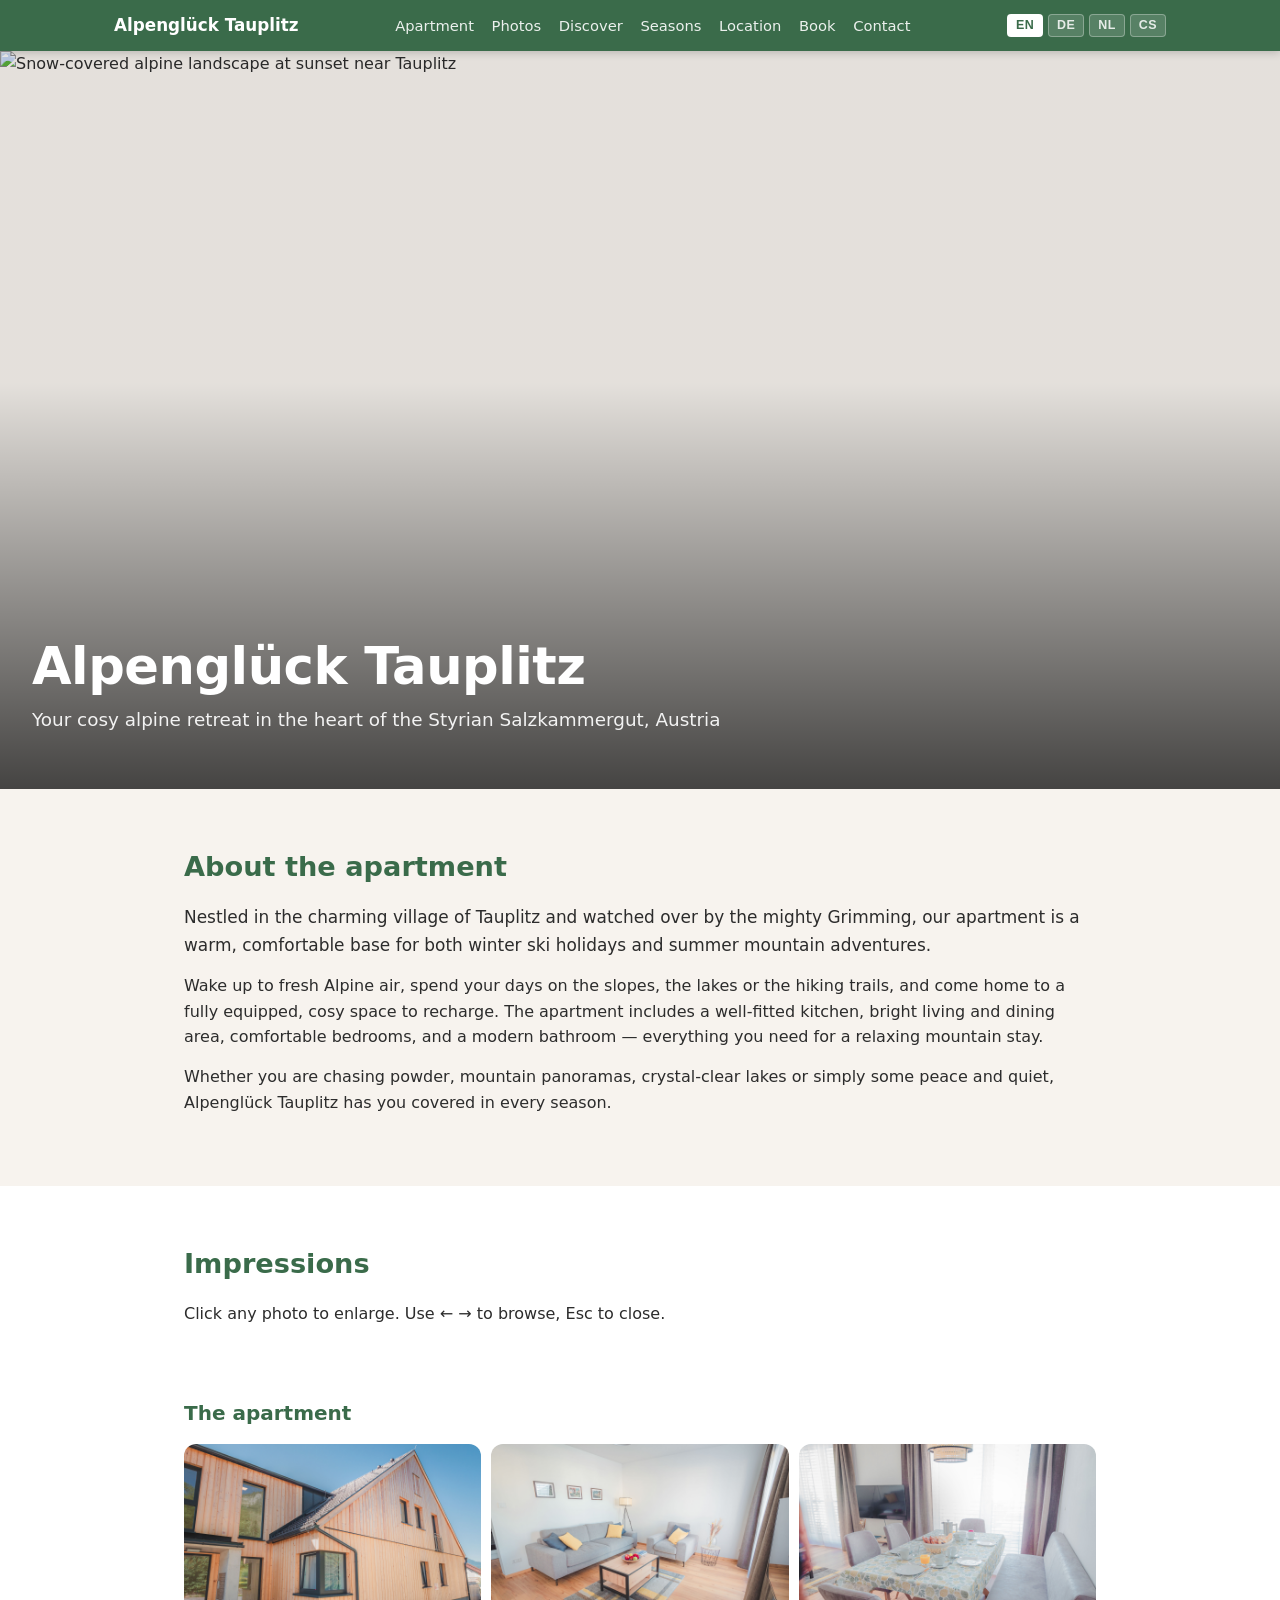
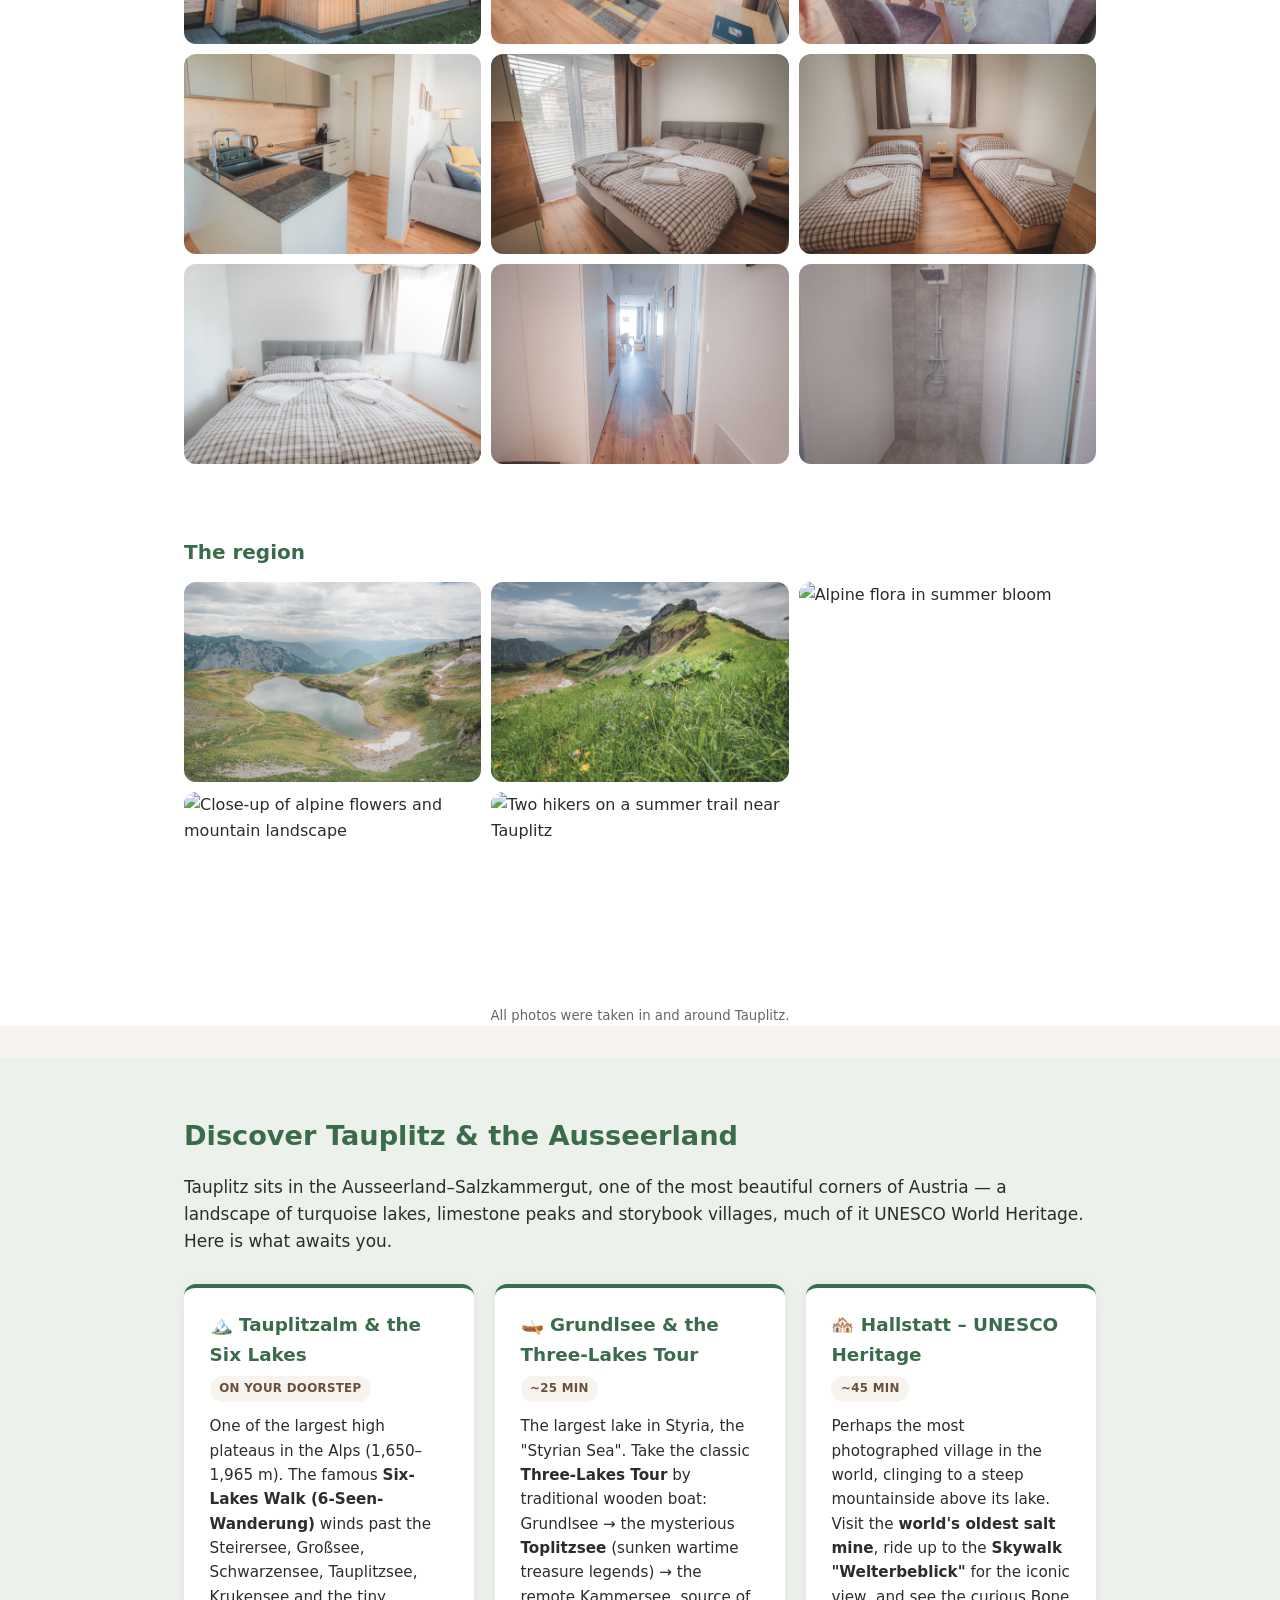
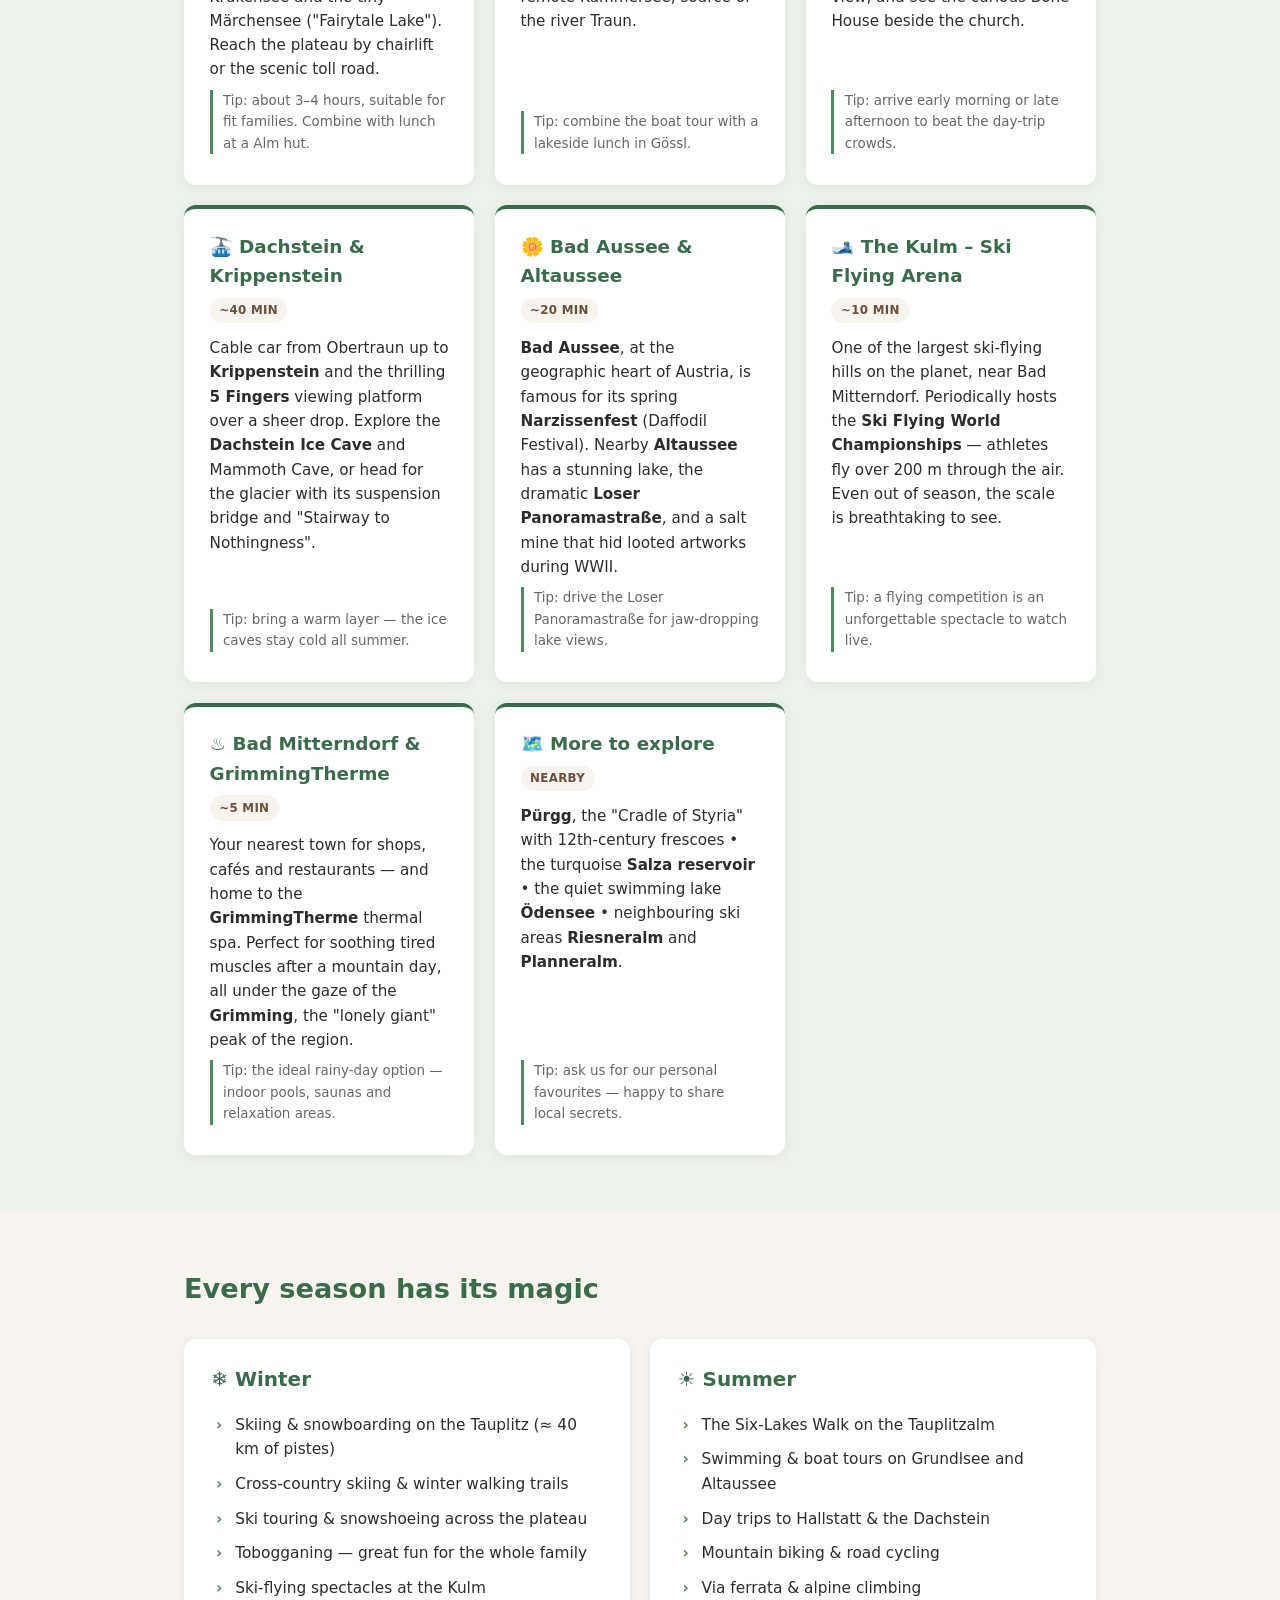
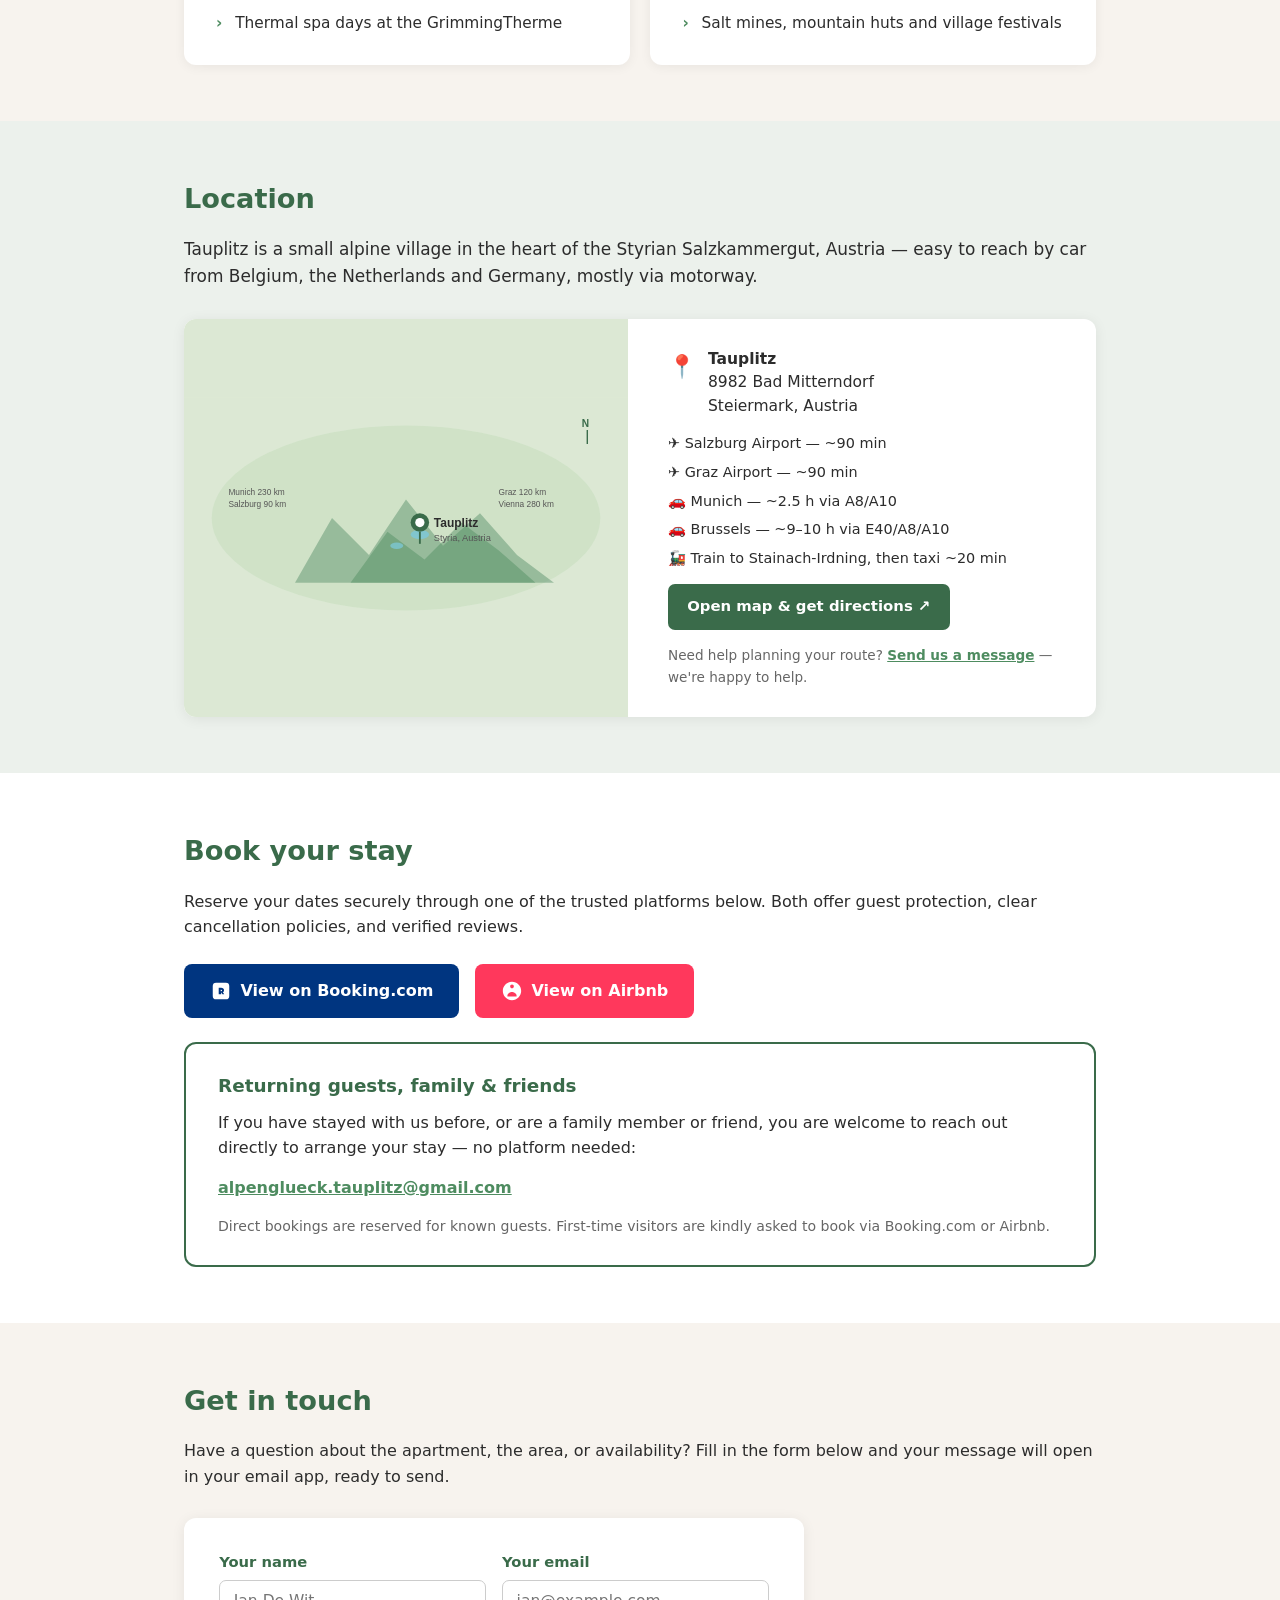
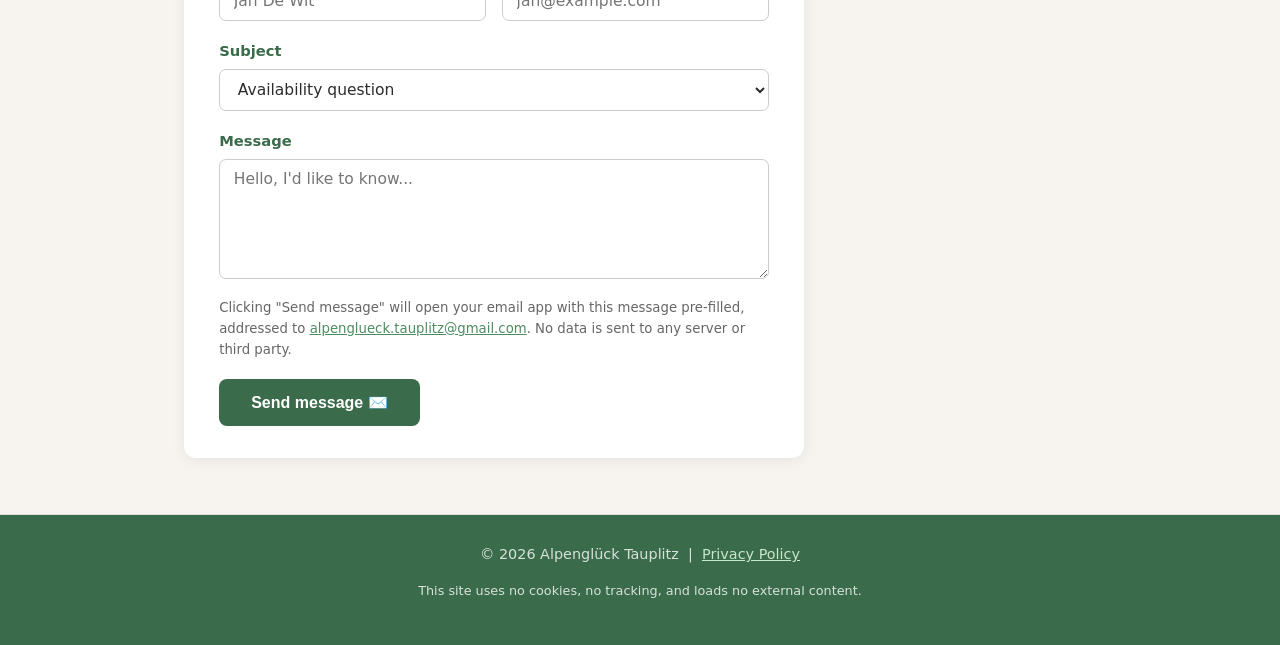
==== commit 6a324c24: "Add EN/DE/NL/CS language switcher with full translations" ====
--- a/index.html
+++ b/index.html
@@ -3,7 +3,7 @@
 <head>
   <meta charset="UTF-8" />
   <meta name="viewport" content="width=device-width, initial-scale=1.0" />
-  <title>Alpenglück Tauplitz – Alpine Apartment in the Styrian Alps</title>
+  <title data-i18n="page_title">Alpenglück Tauplitz – Alpine Apartment in the Styrian Alps</title>
   <meta name="description" content="Cosy alpine apartment in Tauplitz, Austria. Your base for the Tauplitzalm, Grundlsee, Hallstatt and the Dachstein. Book via Booking.com or Airbnb." />
   <style>
     *, *::before, *::after { box-sizing: border-box; margin: 0; padding: 0; }
@@ -280,6 +280,16 @@
     }
     footer a { color:#c8e6c9; text-decoration:underline; }
 
+    .lang-switch { display:flex; gap:.3rem; }
+    .lang-switch button {
+      background:rgba(255,255,255,.15); border:1px solid rgba(255,255,255,.3);
+      color:rgba(255,255,255,.85); border-radius:4px; padding:.2rem .5rem;
+      font-size:.78rem; font-weight:600; cursor:pointer; transition:background .15s;
+      letter-spacing:.5px;
+    }
+    .lang-switch button:hover { background:rgba(255,255,255,.25); }
+    .lang-switch button.active { background:#fff; color:var(--green); }
+
     @media (max-width:520px) {
       .btn { width:100%; justify-content:center; }
       .gallery { grid-template-columns:1fr 1fr; }
@@ -294,14 +304,20 @@
   <div class="nav-inner">
     <a class="nav-logo" href="#top">Alpenglück Tauplitz</a>
     <nav>
-      <a href="#about">Apartment</a>
-      <a href="#photos">Photos</a>
-      <a href="#discover">Discover</a>
-      <a href="#seasons">Seasons</a>
-      <a href="#getting-here">Location</a>
-      <a href="#book">Book</a>
-      <a href="#contact">Contact</a>
+      <a href="#about" data-i18n="nav_apt">Apartment</a>
+      <a href="#photos" data-i18n="nav_photos">Photos</a>
+      <a href="#discover" data-i18n="nav_discover">Discover</a>
+      <a href="#seasons" data-i18n="nav_seasons">Seasons</a>
+      <a href="#getting-here" data-i18n="nav_location">Location</a>
+      <a href="#book" data-i18n="nav_book">Book</a>
+      <a href="#contact" data-i18n="nav_contact">Contact</a>
     </nav>
+    <div class="lang-switch">
+      <button onclick="setLang('en')" data-lang="en">EN</button>
+      <button onclick="setLang('de')" data-lang="de">DE</button>
+      <button onclick="setLang('nl')" data-lang="nl">NL</button>
+      <button onclick="setLang('cs')" data-lang="cs">CS</button>
+    </div>
   </div>
 </header>
 
@@ -311,25 +327,25 @@
   <div class="hero-overlay"></div>
   <div class="hero-text">
     <h1>Alpenglück Tauplitz</h1>
-    <p>Your cosy alpine retreat in the heart of the Styrian Salzkammergut, Austria</p>
+    <p data-i18n="hero_sub">Your cosy alpine retreat in the heart of the Styrian Salzkammergut, Austria</p>
   </div>
 </div>
 
 <!-- ABOUT -->
 <section id="about">
-  <h2>About the apartment</h2>
-  <p class="lead">
+  <h2 data-i18n="about_h2">About the apartment</h2>
+  <p class="lead" data-i18n="about_p1">
     Nestled in the charming village of Tauplitz and watched over by the mighty Grimming,
     our apartment is a warm, comfortable base for both winter ski holidays and summer
     mountain adventures.
   </p>
-  <p>
+  <p data-i18n="about_p2">
     Wake up to fresh Alpine air, spend your days on the slopes, the lakes or the hiking
     trails, and come home to a fully equipped, cosy space to recharge. The apartment
     includes a well-fitted kitchen, bright living and dining area, comfortable bedrooms,
     and a modern bathroom — everything you need for a relaxing mountain stay.
   </p>
-  <p>
+  <p data-i18n="about_p3">
     Whether you are chasing powder, mountain panoramas, crystal-clear lakes or simply some
     peace and quiet, Alpenglück Tauplitz has you covered in every season.
   </p>
@@ -338,11 +354,11 @@
 <!-- PHOTOS -->
 <div class="band band-white" id="photos">
   <section style="padding-bottom:1rem;">
-    <h2>Impressions</h2>
-    <p>Click any photo to enlarge. Use ← → to browse, Esc to close.</p>
+    <h2 data-i18n="photos_h2">Impressions</h2>
+    <p data-i18n="photos_p">Click any photo to enlarge. Use ← → to browse, Esc to close.</p>
   </section>
 
-  <p class="gallery-label">The apartment</p>
+  <p class="gallery-label" data-i18n="gallery_apt">The apartment</p>
   <div class="gallery" id="gallery-apt">
     <figure>
       <img src="images/exterior01.jpg" alt="Exterior of the apartment building" />
@@ -382,7 +398,7 @@
     </figure>
   </div>
 
-  <p class="gallery-label" style="margin-top:2rem;">The region</p>
+  <p class="gallery-label" style="margin-top:2rem;" data-i18n="gallery_region">The region</p>
   <div class="gallery" id="gallery-region">
     <figure>
       <img src="images/lake.jpg" alt="Mountain lake on the Tauplitzalm plateau" />
@@ -405,14 +421,14 @@
       <figcaption>Endless hiking trails on your doorstep</figcaption>
     </figure>
   </div>
-  <p class="gallery-hint" style="margin-bottom:2rem;">All photos were taken in and around Tauplitz.</p>
+  <p class="gallery-hint" style="margin-bottom:2rem;" data-i18n="gallery_hint">All photos were taken in and around Tauplitz.</p>
 </div>
 
 <!-- DISCOVER -->
 <div class="band band-tint">
   <section id="discover">
-    <h2>Discover Tauplitz &amp; the Ausseerland</h2>
-    <p class="lead">
+    <h2 data-i18n="discover_h2">Discover Tauplitz &amp; the Ausseerland</h2>
+    <p class="lead" data-i18n="discover_lead">
       Tauplitz sits in the Ausseerland–Salzkammergut, one of the most beautiful corners of
       Austria — a landscape of turquoise lakes, limestone peaks and storybook villages,
       much of it UNESCO World Heritage. Here is what awaits you.
@@ -421,100 +437,100 @@
     <div class="guide-grid">
 
       <div class="card">
-        <h3>🏔️ Tauplitzalm &amp; the Six Lakes</h3>
-        <span class="badge">On your doorstep</span>
-        <p>
+        <h3 data-i18n="c1_h3">🏔️ Tauplitzalm &amp; the Six Lakes</h3>
+        <span class="badge" data-i18n="c1_badge">On your doorstep</span>
+        <p data-i18n-html="c1_p_html">
           One of the largest high plateaus in the Alps (1,650–1,965 m). The famous
           <strong>Six-Lakes Walk (6-Seen-Wanderung)</strong> winds past the Steirersee,
           Großsee, Schwarzensee, Tauplitzsee, Krukensee and the tiny Märchensee
           ("Fairytale Lake"). Reach the plateau by chairlift or the scenic toll road.
         </p>
-        <p class="tip">Tip: about 3–4 hours, suitable for fit families. Combine with lunch at a Alm hut.</p>
+        <p class="tip" data-i18n="c1_tip">Tip: about 3–4 hours, suitable for fit families. Combine with lunch at a Alm hut.</p>
       </div>
 
       <div class="card">
-        <h3>🛶 Grundlsee &amp; the Three-Lakes Tour</h3>
-        <span class="badge">~25 min</span>
-        <p>
+        <h3 data-i18n="c2_h3">🛶 Grundlsee &amp; the Three-Lakes Tour</h3>
+        <span class="badge" data-i18n="c2_badge">~25 min</span>
+        <p data-i18n-html="c2_p_html">
           The largest lake in Styria, the "Styrian Sea". Take the classic
           <strong>Three-Lakes Tour</strong> by traditional wooden boat: Grundlsee →
           the mysterious <strong>Toplitzsee</strong> (sunken wartime treasure legends) →
           the remote Kammersee, source of the river Traun.
         </p>
-        <p class="tip">Tip: combine the boat tour with a lakeside lunch in Gössl.</p>
+        <p class="tip" data-i18n="c2_tip">Tip: combine the boat tour with a lakeside lunch in Gössl.</p>
       </div>
 
       <div class="card">
-        <h3>🏘️ Hallstatt – UNESCO Heritage</h3>
-        <span class="badge">~45 min</span>
-        <p>
+        <h3 data-i18n="c3_h3">🏘️ Hallstatt – UNESCO Heritage</h3>
+        <span class="badge" data-i18n="c3_badge">~45 min</span>
+        <p data-i18n-html="c3_p_html">
           Perhaps the most photographed village in the world, clinging to a steep
           mountainside above its lake. Visit the <strong>world's oldest salt mine</strong>,
           ride up to the <strong>Skywalk "Welterbeblick"</strong> for the iconic view,
           and see the curious Bone House beside the church.
         </p>
-        <p class="tip">Tip: arrive early morning or late afternoon to beat the day-trip crowds.</p>
+        <p class="tip" data-i18n="c3_tip">Tip: arrive early morning or late afternoon to beat the day-trip crowds.</p>
       </div>
 
       <div class="card">
-        <h3>🚠 Dachstein &amp; Krippenstein</h3>
-        <span class="badge">~40 min</span>
-        <p>
+        <h3 data-i18n="c4_h3">🚠 Dachstein &amp; Krippenstein</h3>
+        <span class="badge" data-i18n="c4_badge">~40 min</span>
+        <p data-i18n-html="c4_p_html">
           Cable car from Obertraun up to <strong>Krippenstein</strong> and the thrilling
           <strong>5 Fingers</strong> viewing platform over a sheer drop. Explore the
           <strong>Dachstein Ice Cave</strong> and Mammoth Cave, or head for the glacier
           with its suspension bridge and "Stairway to Nothingness".
         </p>
-        <p class="tip">Tip: bring a warm layer — the ice caves stay cold all summer.</p>
+        <p class="tip" data-i18n="c4_tip">Tip: bring a warm layer — the ice caves stay cold all summer.</p>
       </div>
 
       <div class="card">
-        <h3>🌼 Bad Aussee &amp; Altaussee</h3>
-        <span class="badge">~20 min</span>
-        <p>
+        <h3 data-i18n="c5_h3">🌼 Bad Aussee &amp; Altaussee</h3>
+        <span class="badge" data-i18n="c5_badge">~20 min</span>
+        <p data-i18n-html="c5_p_html">
           <strong>Bad Aussee</strong>, at the geographic heart of Austria, is famous for
           its spring <strong>Narzissenfest</strong> (Daffodil Festival). Nearby
           <strong>Altaussee</strong> has a stunning lake, the dramatic
           <strong>Loser Panoramastraße</strong>, and a salt mine that hid looted
           artworks during WWII.
         </p>
-        <p class="tip">Tip: drive the Loser Panoramastraße for jaw-dropping lake views.</p>
+        <p class="tip" data-i18n="c5_tip">Tip: drive the Loser Panoramastraße for jaw-dropping lake views.</p>
       </div>
 
       <div class="card">
-        <h3>🎿 The Kulm – Ski Flying Arena</h3>
-        <span class="badge">~10 min</span>
-        <p>
+        <h3 data-i18n="c6_h3">🎿 The Kulm – Ski Flying Arena</h3>
+        <span class="badge" data-i18n="c6_badge">~10 min</span>
+        <p data-i18n-html="c6_p_html">
           One of the largest ski-flying hills on the planet, near Bad Mitterndorf.
           Periodically hosts the <strong>Ski Flying World Championships</strong> —
           athletes fly over 200 m through the air. Even out of season, the scale
           is breathtaking to see.
         </p>
-        <p class="tip">Tip: a flying competition is an unforgettable spectacle to watch live.</p>
+        <p class="tip" data-i18n="c6_tip">Tip: a flying competition is an unforgettable spectacle to watch live.</p>
       </div>
 
       <div class="card">
-        <h3>♨️ Bad Mitterndorf &amp; GrimmingTherme</h3>
-        <span class="badge">~5 min</span>
-        <p>
+        <h3 data-i18n="c7_h3">♨️ Bad Mitterndorf &amp; GrimmingTherme</h3>
+        <span class="badge" data-i18n="c7_badge">~5 min</span>
+        <p data-i18n-html="c7_p_html">
           Your nearest town for shops, cafés and restaurants — and home to the
           <strong>GrimmingTherme</strong> thermal spa. Perfect for soothing tired
           muscles after a mountain day, all under the gaze of the
           <strong>Grimming</strong>, the "lonely giant" peak of the region.
         </p>
-        <p class="tip">Tip: the ideal rainy-day option — indoor pools, saunas and relaxation areas.</p>
+        <p class="tip" data-i18n="c7_tip">Tip: the ideal rainy-day option — indoor pools, saunas and relaxation areas.</p>
       </div>
 
       <div class="card">
-        <h3>🗺️ More to explore</h3>
-        <span class="badge">Nearby</span>
-        <p>
+        <h3 data-i18n="c8_h3">🗺️ More to explore</h3>
+        <span class="badge" data-i18n="c8_badge">Nearby</span>
+        <p data-i18n-html="c8_p_html">
           <strong>Pürgg</strong>, the "Cradle of Styria" with 12th-century frescoes •
           the turquoise <strong>Salza reservoir</strong> •
           the quiet swimming lake <strong>Ödensee</strong> •
           neighbouring ski areas <strong>Riesneralm</strong> and <strong>Planneralm</strong>.
         </p>
-        <p class="tip">Tip: ask us for our personal favourites — happy to share local secrets.</p>
+        <p class="tip" data-i18n="c8_tip">Tip: ask us for our personal favourites — happy to share local secrets.</p>
       </div>
 
     </div>
@@ -523,28 +539,28 @@
 
 <!-- SEASONS -->
 <section id="seasons">
-  <h2>Every season has its magic</h2>
+  <h2 data-i18n="seasons_h2">Every season has its magic</h2>
   <div class="season-grid">
     <div class="season">
-      <h3>❄️ Winter</h3>
+      <h3 data-i18n="winter_h3">❄️ Winter</h3>
       <ul>
-        <li>Skiing &amp; snowboarding on the Tauplitz (≈ 40 km of pistes)</li>
-        <li>Cross-country skiing &amp; winter walking trails</li>
-        <li>Ski touring &amp; snowshoeing across the plateau</li>
-        <li>Tobogganing — great fun for the whole family</li>
-        <li>Ski-flying spectacles at the Kulm</li>
-        <li>Thermal spa days at the GrimmingTherme</li>
+        <li data-i18n="w1">Skiing &amp; snowboarding on the Tauplitz (≈ 40 km of pistes)</li>
+        <li data-i18n="w2">Cross-country skiing &amp; winter walking trails</li>
+        <li data-i18n="w3">Ski touring &amp; snowshoeing across the plateau</li>
+        <li data-i18n="w4">Tobogganing — great fun for the whole family</li>
+        <li data-i18n="w5">Ski-flying spectacles at the Kulm</li>
+        <li data-i18n="w6">Thermal spa days at the GrimmingTherme</li>
       </ul>
     </div>
     <div class="season">
-      <h3>☀️ Summer</h3>
+      <h3 data-i18n="summer_h3">☀️ Summer</h3>
       <ul>
-        <li>The Six-Lakes Walk on the Tauplitzalm</li>
-        <li>Swimming &amp; boat tours on Grundlsee and Altaussee</li>
-        <li>Day trips to Hallstatt &amp; the Dachstein</li>
-        <li>Mountain biking &amp; road cycling</li>
-        <li>Via ferrata &amp; alpine climbing</li>
-        <li>Salt mines, mountain huts and village festivals</li>
+        <li data-i18n="s1">The Six-Lakes Walk on the Tauplitzalm</li>
+        <li data-i18n="s2">Swimming &amp; boat tours on Grundlsee and Altaussee</li>
+        <li data-i18n="s3">Day trips to Hallstatt &amp; the Dachstein</li>
+        <li data-i18n="s4">Mountain biking &amp; road cycling</li>
+        <li data-i18n="s5">Via ferrata &amp; alpine climbing</li>
+        <li data-i18n="s6">Salt mines, mountain huts and village festivals</li>
       </ul>
     </div>
   </div>
@@ -553,8 +569,8 @@
 <!-- LOCATION -->
 <div class="band band-tint">
   <section id="getting-here">
-    <h2>Location</h2>
-    <p class="lead">
+    <h2 data-i18n="loc_h2">Location</h2>
+    <p class="lead" data-i18n="loc_lead">
       Tauplitz is a small alpine village in the heart of the Styrian Salzkammergut, Austria —
       easy to reach by car from Belgium, the Netherlands and Germany, mostly via motorway.
     </p>
@@ -597,22 +613,23 @@
           <div>
             <strong>Tauplitz</strong><br />
             8982 Bad Mitterndorf<br />
-            Steiermark, Austria
+            <span data-i18n="map_line3">Steiermark, Austria</span>
           </div>
         </div>
         <div class="map-facts">
-          <div class="map-fact">✈️ <span>Salzburg Airport — ~90 min</span></div>
-          <div class="map-fact">✈️ <span>Graz Airport — ~90 min</span></div>
-          <div class="map-fact">🚗 <span>Munich — ~2.5 h via A8/A10</span></div>
-          <div class="map-fact">🚗 <span>Brussels — ~9–10 h via E40/A8/A10</span></div>
-          <div class="map-fact">🚂 <span>Train to Stainach-Irdning, then taxi ~20 min</span></div>
+          <div class="map-fact" data-i18n="fact1">✈️ Salzburg Airport — ~90 min</div>
+          <div class="map-fact" data-i18n="fact2">✈️ Graz Airport — ~90 min</div>
+          <div class="map-fact" data-i18n="fact3">🚗 Munich — ~2.5 h via A8/A10</div>
+          <div class="map-fact" data-i18n="fact4">🚗 Brussels — ~9–10 h via E40/A8/A10</div>
+          <div class="map-fact" data-i18n="fact5">🚂 Train to Stainach-Irdning, then taxi ~20 min</div>
+
         </div>
         <a class="map-btn"
            href="https://www.openstreetmap.org/?mlat=47.553&mlon=13.973&zoom=13"
-           target="_blank" rel="noopener noreferrer">
+           target="_blank" rel="noopener noreferrer" data-i18n="map_btn">
           Open map &amp; get directions ↗
         </a>
-        <p class="map-contact-note">
+        <p class="map-contact-note" data-i18n-html="map_note_html">
           Need help planning your route?
           <a href="#contact">Send us a message</a> — we're happy to help.
         </p>
@@ -624,8 +641,8 @@
 <!-- BOOK -->
 <div class="band band-white">
   <section id="book">
-    <h2>Book your stay</h2>
-    <p>
+    <h2 data-i18n="book_h2">Book your stay</h2>
+    <p data-i18n="book_p">
       Reserve your dates securely through one of the trusted platforms below.
       Both offer guest protection, clear cancellation policies, and verified reviews.
     </p>
@@ -636,7 +653,7 @@
         <svg viewBox="0 0 24 24" aria-hidden="true">
           <path d="M17.33 3H6.67A3.67 3.67 0 0 0 3 6.67v10.66A3.67 3.67 0 0 0 6.67 21h10.66A3.67 3.67 0 0 0 21 17.33V6.67A3.67 3.67 0 0 0 17.33 3zm-5.16 12.5H9.5V8.5h2.67c1.93 0 3.16 1 3.16 2.67a2.37 2.37 0 0 1-1.27 2.17l1.44 2.16h-1.93l-1.2-1.83h-.2v1.83zm0-3.17h-.5v-1.66h.5c.67 0 1 .33 1 .83s-.33.83-1 .83z"/>
         </svg>
-        View on Booking.com
+        <span data-i18n="btn_booking">View on Booking.com</span>
       </a>
       <a class="btn btn-airbnb"
          href="https://www.airbnb.be/rooms/51036211?guests=1&adults=1&s=67&unique_share_id=4e15bfca-5d18-45ab-be7b-5f35f5af99cb"
@@ -644,19 +661,19 @@
         <svg viewBox="0 0 24 24" aria-hidden="true">
           <path d="M12 2C6.48 2 2 6.48 2 12s4.48 10 10 10 10-4.48 10-10S17.52 2 12 2zm0 3c1.1 0 2 .9 2 2s-.9 2-2 2-2-.9-2-2 .9-2 2-2zm5 13H7v-1c0-2.67 3.34-4 5-4s5 1.33 5 4v1z"/>
         </svg>
-        View on Airbnb
+        <span data-i18n="btn_airbnb">View on Airbnb</span>
       </a>
     </div>
     <div class="direct-box">
-      <h3>Returning guests, family &amp; friends</h3>
-      <p>
+      <h3 data-i18n="direct_h3">Returning guests, family &amp; friends</h3>
+      <p data-i18n="direct_p1">
         If you have stayed with us before, or are a family member or friend, you are welcome
         to reach out directly to arrange your stay — no platform needed:
       </p>
       <p>
         <a href="mailto:alpenglueck.tauplitz@gmail.com">alpenglueck.tauplitz@gmail.com</a>
       </p>
-      <p style="font-size:.88rem;color:var(--muted);margin-bottom:0;">
+      <p style="font-size:.88rem;color:var(--muted);margin-bottom:0;" data-i18n="direct_note">
         Direct bookings are reserved for known guests. First-time visitors are kindly
         asked to book via Booking.com or Airbnb.
       </p>
@@ -666,8 +683,8 @@
 
 <!-- CONTACT -->
 <section id="contact">
-  <h2>Get in touch</h2>
-  <p>
+  <h2 data-i18n="contact_h2">Get in touch</h2>
+  <p data-i18n="contact_p">
     Have a question about the apartment, the area, or availability?
     Fill in the form below and your message will open in your email app, ready to send.
   </p>
@@ -676,34 +693,34 @@
     <form id="contact-form">
       <div class="form-row two-col">
         <div>
-          <label for="cf-name">Your name</label>
-          <input type="text" id="cf-name" name="name" placeholder="Jan De Wit" required />
+          <label for="cf-name" data-i18n="lbl_name">Your name</label>
+          <input type="text" id="cf-name" name="name" placeholder="Jan De Wit" data-i18n-ph="ph_name" required />
         </div>
         <div>
-          <label for="cf-email">Your email</label>
-          <input type="email" id="cf-email" name="email" placeholder="jan@example.com" required />
+          <label for="cf-email" data-i18n="lbl_email">Your email</label>
+          <input type="email" id="cf-email" name="email" placeholder="jan@example.com" data-i18n-ph="ph_email" required />
         </div>
       </div>
       <div class="form-row">
-        <label for="cf-subject">Subject</label>
+        <label for="cf-subject" data-i18n="lbl_subject">Subject</label>
         <select id="cf-subject" name="subject">
-          <option value="Availability question">Availability question</option>
-          <option value="General question about the apartment">General question about the apartment</option>
-          <option value="Question about the area">Question about the area</option>
-          <option value="Directions help">Directions help</option>
-          <option value="Other">Other</option>
+          <option value="Availability question" data-i18n="opt1">Availability question</option>
+          <option value="General question about the apartment" data-i18n="opt2">General question about the apartment</option>
+          <option value="Question about the area" data-i18n="opt3">Question about the area</option>
+          <option value="Directions help" data-i18n="opt4">Directions help</option>
+          <option value="Other" data-i18n="opt5">Other</option>
         </select>
       </div>
       <div class="form-row">
-        <label for="cf-message">Message</label>
-        <textarea id="cf-message" name="message" placeholder="Hello, I'd like to know..." required></textarea>
-      </div>
-      <p class="form-note">
+        <label for="cf-message" data-i18n="lbl_message">Message</label>
+        <textarea id="cf-message" name="message" placeholder="Hello, I'd like to know..." data-i18n-ph="ph_msg" required></textarea>
+      </div>
+      <p class="form-note" data-i18n-html="form_note_html">
         Clicking "Send message" will open your email app with this message pre-filled,
         addressed to <a href="mailto:alpenglueck.tauplitz@gmail.com">alpenglueck.tauplitz@gmail.com</a>.
         No data is sent to any server or third party.
       </p>
-      <button type="submit" class="btn-submit">Send message ✉️</button>
+      <button type="submit" class="btn-submit" data-i18n="btn_submit">Send message ✉️</button>
     </form>
   </div>
 </section>
@@ -713,7 +730,7 @@
 <footer>
   <p>
     &copy; <span id="yr"></span> Alpenglück Tauplitz &nbsp;|&nbsp;
-    <a href="privacy.html">Privacy Policy</a>
+    <a href="privacy.html"><span data-i18n="footer_privacy">Privacy Policy</span></a>
   </p>
   <p style="margin-top:.4rem;font-size:.8rem;">
     This site uses no cookies, no tracking, and loads no external content.
@@ -731,6 +748,346 @@
 
 <script>
   document.getElementById('yr').textContent = new Date().getFullYear();
+
+  var translations = {
+    en: {
+      page_title: "Alpenglück Tauplitz – Alpine Apartment in the Styrian Alps",
+      nav_apt: "Apartment", nav_photos: "Photos", nav_discover: "Discover", nav_seasons: "Seasons",
+      nav_location: "Location", nav_book: "Book", nav_contact: "Contact",
+      hero_sub: "Your cosy alpine retreat in the heart of the Styrian Salzkammergut, Austria",
+      about_h2: "About the apartment",
+      about_p1: "Nestled in the charming village of Tauplitz and watched over by the mighty Grimming, our apartment is a warm, comfortable base for both winter ski holidays and summer mountain adventures.",
+      about_p2: "Wake up to fresh Alpine air, spend your days on the slopes, the lakes or the hiking trails, and come home to a fully equipped, cosy space to recharge. The apartment includes a well-fitted kitchen, bright living and dining area, comfortable bedrooms, and a modern bathroom — everything you need for a relaxing mountain stay.",
+      about_p3: "Whether you are chasing powder, mountain panoramas, crystal-clear lakes or simply some peace and quiet, Alpenglück Tauplitz has you covered in every season.",
+      photos_h2: "Impressions",
+      photos_p: "Click any photo to enlarge. Use ← → to browse, Esc to close.",
+      gallery_apt: "The apartment", gallery_region: "The region",
+      gallery_hint: "All photos were taken in and around Tauplitz.",
+      discover_h2: "Discover Tauplitz & the Ausseerland",
+      discover_lead: "Tauplitz sits in the Ausseerland–Salzkammergut, one of the most beautiful corners of Austria — a landscape of turquoise lakes, limestone peaks and storybook villages, much of it UNESCO World Heritage. Here is what awaits you.",
+      c1_h3: "🏔️ Tauplitzalm & the Six Lakes", c1_badge: "On your doorstep",
+      c1_p_html: "One of the largest high plateaus in the Alps (1,650–1,965 m). The famous <strong>Six-Lakes Walk (6-Seen-Wanderung)</strong> winds past the Steirersee, Großsee, Schwarzensee, Tauplitzsee, Krukensee and the tiny Märchensee (\"Fairytale Lake\"). Reach the plateau by chairlift or the scenic toll road.",
+      c1_tip: "Tip: about 3–4 hours, suitable for fit families. Combine with lunch at a Alm hut.",
+      c2_h3: "🛶 Grundlsee & the Three-Lakes Tour", c2_badge: "~25 min",
+      c2_p_html: "The largest lake in Styria, the \"Styrian Sea\". Take the classic <strong>Three-Lakes Tour</strong> by traditional wooden boat: Grundlsee → the mysterious <strong>Toplitzsee</strong> (sunken wartime treasure legends) → the remote Kammersee, source of the river Traun.",
+      c2_tip: "Tip: combine the boat tour with a lakeside lunch in Gössl.",
+      c3_h3: "🏘️ Hallstatt – UNESCO Heritage", c3_badge: "~45 min",
+      c3_p_html: "Perhaps the most photographed village in the world, clinging to a steep mountainside above its lake. Visit the <strong>world's oldest salt mine</strong>, ride up to the <strong>Skywalk \"Welterbeblick\"</strong> for the iconic view, and see the curious Bone House beside the church.",
+      c3_tip: "Tip: arrive early morning or late afternoon to beat the day-trip crowds.",
+      c4_h3: "🚠 Dachstein & Krippenstein", c4_badge: "~40 min",
+      c4_p_html: "Cable car from Obertraun up to <strong>Krippenstein</strong> and the thrilling <strong>5 Fingers</strong> viewing platform over a sheer drop. Explore the <strong>Dachstein Ice Cave</strong> and Mammoth Cave, or head for the glacier with its suspension bridge and \"Stairway to Nothingness\".",
+      c4_tip: "Tip: bring a warm layer — the ice caves stay cold all summer.",
+      c5_h3: "🌼 Bad Aussee & Altaussee", c5_badge: "~20 min",
+      c5_p_html: "<strong>Bad Aussee</strong>, at the geographic heart of Austria, is famous for its spring <strong>Narzissenfest</strong> (Daffodil Festival). Nearby <strong>Altaussee</strong> has a stunning lake, the dramatic <strong>Loser Panoramastraße</strong>, and a salt mine that hid looted artworks during WWII.",
+      c5_tip: "Tip: drive the Loser Panoramastraße for jaw-dropping lake views.",
+      c6_h3: "🎿 The Kulm – Ski Flying Arena", c6_badge: "~10 min",
+      c6_p_html: "One of the largest ski-flying hills on the planet, near Bad Mitterndorf. Periodically hosts the <strong>Ski Flying World Championships</strong> — athletes fly over 200 m through the air. Even out of season, the scale is breathtaking to see.",
+      c6_tip: "Tip: a flying competition is an unforgettable spectacle to watch live.",
+      c7_h3: "♨️ Bad Mitterndorf & GrimmingTherme", c7_badge: "~5 min",
+      c7_p_html: "Your nearest town for shops, cafés and restaurants — and home to the <strong>GrimmingTherme</strong> thermal spa. Perfect for soothing tired muscles after a mountain day, all under the gaze of the <strong>Grimming</strong>, the \"lonely giant\" peak of the region.",
+      c7_tip: "Tip: the ideal rainy-day option — indoor pools, saunas and relaxation areas.",
+      c8_h3: "🗺️ More to explore", c8_badge: "Nearby",
+      c8_p_html: "<strong>Pürgg</strong>, the \"Cradle of Styria\" with 12th-century frescoes • the turquoise <strong>Salza reservoir</strong> • the quiet swimming lake <strong>Ödensee</strong> • neighbouring ski areas <strong>Riesneralm</strong> and <strong>Planneralm</strong>.",
+      c8_tip: "Tip: ask us for our personal favourites — happy to share local secrets.",
+      seasons_h2: "Every season has its magic",
+      winter_h3: "❄️ Winter", summer_h3: "☀️ Summer",
+      w1: "Skiing & snowboarding on the Tauplitz (≈ 40 km of pistes)",
+      w2: "Cross-country skiing & winter walking trails",
+      w3: "Ski touring & snowshoeing across the plateau",
+      w4: "Tobogganing — great fun for the whole family",
+      w5: "Ski-flying spectacles at the Kulm",
+      w6: "Thermal spa days at the GrimmingTherme",
+      s1: "The Six-Lakes Walk on the Tauplitzalm",
+      s2: "Swimming & boat tours on Grundlsee and Altaussee",
+      s3: "Day trips to Hallstatt & the Dachstein",
+      s4: "Mountain biking & road cycling",
+      s5: "Via ferrata & alpine climbing",
+      s6: "Salt mines, mountain huts and village festivals",
+      loc_h2: "Location",
+      loc_lead: "Tauplitz is a small alpine village in the heart of the Styrian Salzkammergut, Austria — easy to reach by car from Belgium, the Netherlands and Germany, mostly via motorway.",
+      map_line3: "Steiermark, Austria",
+      fact1: "✈️ Salzburg Airport — ~90 min", fact2: "✈️ Graz Airport — ~90 min",
+      fact3: "🚗 Munich — ~2.5 h via A8/A10", fact4: "🚗 Brussels — ~9–10 h via E40/A8/A10",
+      fact5: "🚂 Train to Stainach-Irdning, then taxi ~20 min",
+      map_btn: "Open map & get directions ↗",
+      map_note_html: "Need help planning your route? <a href=\"#contact\">Send us a message</a> — we're happy to help.",
+      book_h2: "Book your stay",
+      book_p: "Reserve your dates securely through one of the trusted platforms below. Both offer guest protection, clear cancellation policies, and verified reviews.",
+      btn_booking: "View on Booking.com", btn_airbnb: "View on Airbnb",
+      direct_h3: "Returning guests, family & friends",
+      direct_p1: "If you have stayed with us before, or are a family member or friend, you are welcome to reach out directly to arrange your stay — no platform needed:",
+      direct_note: "Direct bookings are reserved for known guests. First-time visitors are kindly asked to book via Booking.com or Airbnb.",
+      contact_h2: "Get in touch",
+      contact_p: "Have a question about the apartment, the area, or availability? Fill in the form below and your message will open in your email app, ready to send.",
+      lbl_name: "Your name", lbl_email: "Your email", lbl_subject: "Subject", lbl_message: "Message",
+      ph_name: "Jan De Wit", ph_email: "jan@example.com", ph_msg: "Hello, I'd like to know...",
+      opt1: "Availability question", opt2: "General question about the apartment",
+      opt3: "Question about the area", opt4: "Directions help", opt5: "Other",
+      form_note_html: "Clicking \"Send message\" will open your email app with this message pre-filled, addressed to <a href=\"mailto:alpenglueck.tauplitz@gmail.com\">alpenglueck.tauplitz@gmail.com</a>. No data is sent to any server or third party.",
+      btn_submit: "Send message ✉️",
+      footer_privacy: "Privacy Policy"
+    },
+    de: {
+      page_title: "Alpenglück Tauplitz – Ferienwohnung in den steirischen Alpen",
+      nav_apt: "Wohnung", nav_photos: "Fotos", nav_discover: "Entdecken", nav_seasons: "Jahreszeiten",
+      nav_location: "Lage", nav_book: "Buchen", nav_contact: "Kontakt",
+      hero_sub: "Ihr gemütliches Alpendomizil im Herzen des Steirischen Salzkammerguts, Österreich",
+      about_h2: "Über die Wohnung",
+      about_p1: "Eingebettet im charmanten Dorf Tauplitz und bewacht vom mächtigen Grimming, ist unsere Wohnung eine warme und komfortable Basis für Winterskiurlaube und Sommerbergabenteuer.",
+      about_p2: "Erwachen Sie in frischer Alpenluft, verbringen Sie Ihre Tage auf den Pisten, an den Seen oder auf Wanderwegen und kehren Sie in eine vollausgestattete, gemütliche Unterkunft zurück. Die Wohnung umfasst eine gut ausgestattete Küche, einen hellen Wohn- und Essbereich, komfortable Schlafzimmer und ein modernes Bad – alles, was Sie für einen entspannten Bergaufenthalt brauchen.",
+      about_p3: "Ob Sie auf der Suche nach Pulverschnee, Bergpanoramen, kristallklaren Seen oder einfach nach etwas Ruhe sind – Alpenglück Tauplitz hat in jeder Jahreszeit das Richtige für Sie.",
+      photos_h2: "Eindrücke",
+      photos_p: "Klicken Sie auf ein Foto zum Vergrößern. Pfeiltasten zum Blättern, Esc zum Schließen.",
+      gallery_apt: "Die Wohnung", gallery_region: "Die Region",
+      gallery_hint: "Alle Fotos wurden in und um Tauplitz aufgenommen.",
+      discover_h2: "Tauplitz & das Ausseerland entdecken",
+      discover_lead: "Tauplitz liegt im Ausseerland–Salzkammergut, einer der schönsten Ecken Österreichs – eine Landschaft aus türkisfarbenen Seen, Kalksteingipfeln und märchenhaften Dörfern, vieles davon UNESCO-Welterbe. Hier erwartet Sie.",
+      c1_h3: "🏔️ Tauplitzalm & die Sechs Seen", c1_badge: "Direkt vor der Tür",
+      c1_p_html: "Eines der größten Hochplateaus der Alpen (1.650–1.965 m). Die berühmte <strong>Sechs-Seen-Wanderung</strong> führt am Steirersee, Großsee, Schwarzensee, Tauplitzsee, Krukensee und dem kleinen Märchensee vorbei. Das Plateau ist per Sessellift oder der malerischen Mautstraße erreichbar.",
+      c1_tip: "Tipp: ca. 3–4 Stunden, geeignet für fitte Familien. Mit Mittagessen in einer Almhütte kombinieren.",
+      c2_h3: "🛶 Grundlsee & die Drei-Seen-Tour", c2_badge: "~25 Min.",
+      c2_p_html: "Der größte See der Steiermark, das „Steirische Meer\". Unternehmen Sie die klassische <strong>Drei-Seen-Tour</strong> im traditionellen Holzboot: Grundlsee → der geheimnisvolle <strong>Toplitzsee</strong> (Legenden über versunkene Kriegsschätze) → der abgelegene Kammersee, Quell der Traun.",
+      c2_tip: "Tipp: Bootsfahrt mit einem Mittagessen am See in Gössl kombinieren.",
+      c3_h3: "🏘️ Hallstatt – UNESCO-Welterbe", c3_badge: "~45 Min.",
+      c3_p_html: "Vielleicht das meistfotografierte Dorf der Welt, an einen steilen Berghang über seinem See geschmiegt. Besuchen Sie das <strong>älteste Salzbergwerk der Welt</strong>, fahren Sie zum <strong>Skywalk „Welterbeblick\"</strong> für den ikonischen Ausblick und bestaunen Sie das Beinhaus neben der Kirche.",
+      c3_tip: "Tipp: Früh morgens oder am späten Nachmittag kommen, um den Tagesgästen zuvorzukommen.",
+      c4_h3: "🚠 Dachstein & Krippenstein", c4_badge: "~40 Min.",
+      c4_p_html: "Seilbahn von Obertraun hinauf zum <strong>Krippenstein</strong> und der atemberaubenden <strong>5-Fingers</strong>-Aussichtsplattform. Erkunden Sie die <strong>Dachstein-Eishöhle</strong> und Mammuthöhle oder zieht es Sie zum Gletscher mit Hängebrücke und „Treppe ins Nichts\".",
+      c4_tip: "Tipp: Eine warme Schicht einpacken – die Eishöhlen sind auch im Sommer kalt.",
+      c5_h3: "🌼 Bad Aussee & Altaussee", c5_badge: "~20 Min.",
+      c5_p_html: "<strong>Bad Aussee</strong>, im geografischen Mittelpunkt Österreichs, ist bekannt für das Frühlings-<strong>Narzissenfest</strong>. Das nahegelegene <strong>Altaussee</strong> bietet einen atemberaubenden See, die <strong>Loser Panoramastraße</strong> und ein Salzbergwerk, in dem geraubte Kunstwerke aus dem Zweiten Weltkrieg versteckt wurden.",
+      c5_tip: "Tipp: Die Loser Panoramastraße für atemberaubende Seeblicke befahren.",
+      c6_h3: "🎿 Der Kulm – Skiflugschanze", c6_badge: "~10 Min.",
+      c6_p_html: "Eine der größten Skiflugschanzen der Welt, nahe Bad Mitterndorf. Regelmäßig Austragungsort der <strong>Skiflug-Weltmeisterschaft</strong> – Athleten fliegen über 200 m durch die Luft. Selbst außerhalb der Wettkampfzeit ist der Anblick beeindruckend.",
+      c6_tip: "Tipp: Ein Skiflugwettbewerb live zu erleben ist unvergesslich.",
+      c7_h3: "♨️ Bad Mitterndorf & GrimmingTherme", c7_badge: "~5 Min.",
+      c7_p_html: "Ihr nächstgelegener Ort für Einkäufe, Cafés und Restaurants – und Heimat der <strong>GrimmingTherme</strong>. Ideal zum Entspannen müder Muskeln nach einem Bergtag, alles unter dem Blick des <strong>Grimming</strong>, des „einsamen Riesen\" der Region.",
+      c7_tip: "Tipp: Die ideale Option bei schlechtem Wetter – Hallenbäder, Saunen und Entspannungsbereiche.",
+      c8_h3: "🗺️ Noch mehr entdecken", c8_badge: "In der Nähe",
+      c8_p_html: "<strong>Pürgg</strong>, die „Wiege der Steiermark\" mit Fresken aus dem 12. Jahrhundert • der türkisfarbene <strong>Salzasee</strong> • der ruhige Badesee <strong>Ödensee</strong> • benachbarte Skigebiete <strong>Riesneralm</strong> und <strong>Planneralm</strong>.",
+      c8_tip: "Tipp: Fragen Sie uns nach unseren persönlichen Favoriten – wir teilen unsere lokalen Geheimtipps gerne.",
+      seasons_h2: "Jede Jahreszeit hat ihren Zauber",
+      winter_h3: "❄️ Winter", summer_h3: "☀️ Sommer",
+      w1: "Ski & Snowboard auf der Tauplitz (≈ 40 km Pisten)",
+      w2: "Langlaufen & Winterwanderwege",
+      w3: "Skitourengehen & Schneeschuhwandern über das Plateau",
+      w4: "Rodeln – Spaß für die ganze Familie",
+      w5: "Skiflug-Spektakel am Kulm",
+      w6: "Thermaltage in der GrimmingTherme",
+      s1: "Die Sechs-Seen-Wanderung auf der Tauplitzalm",
+      s2: "Schwimmen & Bootsfahrten auf Grundlsee und Altaussee",
+      s3: "Tagesausflüge nach Hallstatt & zum Dachstein",
+      s4: "Mountainbiken & Radfahren",
+      s5: "Klettersteig & Alpinklettern",
+      s6: "Salzbergwerke, Almhütten und Dorffeste",
+      loc_h2: "Lage",
+      loc_lead: "Tauplitz ist ein kleines Alpendorf im Herzen des Steirischen Salzkammerguts, Österreich – gut erreichbar mit dem Auto aus Belgien, den Niederlanden und Deutschland, größtenteils über Autobahn.",
+      map_line3: "Steiermark, Österreich",
+      fact1: "✈️ Flughafen Salzburg — ~90 Min.", fact2: "✈️ Flughafen Graz — ~90 Min.",
+      fact3: "🚗 München — ~2,5 Std. via A8/A10", fact4: "🚗 Brüssel — ~9–10 Std. via E40/A8/A10",
+      fact5: "🚂 Zug nach Stainach-Irdning, dann Taxi ~20 Min.",
+      map_btn: "Karte öffnen & Route planen ↗",
+      map_note_html: "Brauchen Sie Hilfe bei der Anreiseplanung? <a href=\"#contact\">Schreiben Sie uns</a> – wir helfen gerne.",
+      book_h2: "Ihren Aufenthalt buchen",
+      book_p: "Reservieren Sie Ihre Termine sicher über eine der bewährten Plattformen. Beide bieten Gästeschutz, klare Stornierungsbedingungen und verifizierte Bewertungen.",
+      btn_booking: "Auf Booking.com ansehen", btn_airbnb: "Auf Airbnb ansehen",
+      direct_h3: "Stammgäste, Familie & Freunde",
+      direct_p1: "Wenn Sie bereits bei uns übernachtet haben oder Familie bzw. Freunde sind, können Sie sich gerne direkt an uns wenden – ohne Plattform:",
+      direct_note: "Direktbuchungen sind nur für bekannte Gäste. Erstbesucher werden gebeten, über Booking.com oder Airbnb zu buchen.",
+      contact_h2: "Kontakt",
+      contact_p: "Haben Sie Fragen zur Wohnung, zur Region oder zur Verfügbarkeit? Füllen Sie das Formular aus – Ihre Nachricht öffnet sich in Ihrer E-Mail-App, bereit zum Absenden.",
+      lbl_name: "Ihr Name", lbl_email: "Ihre E-Mail", lbl_subject: "Betreff", lbl_message: "Nachricht",
+      ph_name: "Max Mustermann", ph_email: "max@beispiel.de", ph_msg: "Hallo, ich möchte gerne...",
+      opt1: "Verfügbarkeitsanfrage", opt2: "Allgemeine Frage zur Wohnung",
+      opt3: "Frage zur Region", opt4: "Hilfe bei der Anreise", opt5: "Sonstiges",
+      form_note_html: "Mit „Nachricht senden\" öffnet sich Ihre E-Mail-App mit dieser Nachricht, adressiert an <a href=\"mailto:alpenglueck.tauplitz@gmail.com\">alpenglueck.tauplitz@gmail.com</a>. Es werden keine Daten an Server oder Dritte gesendet.",
+      btn_submit: "Nachricht senden ✉️",
+      footer_privacy: "Datenschutz"
+    },
+    nl: {
+      page_title: "Alpenglück Tauplitz – Alpenvakantieappartement",
+      nav_apt: "Appartement", nav_photos: "Foto's", nav_discover: "Ontdekken", nav_seasons: "Seizoenen",
+      nav_location: "Locatie", nav_book: "Boeken", nav_contact: "Contact",
+      hero_sub: "Uw gezellige alpenverblijf in het hart van het Steirische Salzkammergut, Oostenrijk",
+      about_h2: "Over het appartement",
+      about_p1: "Genesteld in het charmante dorp Tauplitz en bewaakt door de machtige Grimming, is ons appartement een warm en comfortabel uitvalsbasis voor winterse skivakantie én zomerse bergavonturen.",
+      about_p2: "Word wakker met frisse alpenlucht, breng uw dagen door op de pistes, aan de meren of op wandelpaden, en keer terug naar een volledig uitgerust, gezellig appartement. Het appartement beschikt over een goed uitgeruste keuken, een lichte woon- en eethoek, comfortabele slaapkamers en een moderne badkamer – alles wat u nodig heeft voor een ontspannen verblijf in de bergen.",
+      about_p3: "Of u nu poedersneeuw, bergpanoramas, kristalheldere meren of gewoon rust en stilte zoekt – Alpenglück Tauplitz heeft in elk seizoen het juiste voor u.",
+      photos_h2: "Indrukken",
+      photos_p: "Klik op een foto om te vergroten. Gebruik ← → om te bladeren, Esc om te sluiten.",
+      gallery_apt: "Het appartement", gallery_region: "De regio",
+      gallery_hint: "Alle foto's zijn gemaakt in en rond Tauplitz.",
+      discover_h2: "Ontdek Tauplitz & het Ausseerland",
+      discover_lead: "Tauplitz ligt in het Ausseerland–Salzkammergut, een van de mooiste hoekjes van Oostenrijk – een landschap van turquoise meren, kalkstenen toppen en sprookjesachtige dorpen, grotendeels UNESCO Werelderfgoed. Dit staat u te wachten.",
+      c1_h3: "🏔️ Tauplitzalm & de Zes Meren", c1_badge: "Vlak voor de deur",
+      c1_p_html: "Een van de grootste hoogvlaktes van de Alpen (1.650–1.965 m). De beroemde <strong>Zesmeerenwandeling (6-Seen-Wanderung)</strong> loopt langs de Steirersee, Großsee, Schwarzensee, Tauplitzsee, Krukensee en het kleine Märchensee (\"Sprookjesmeer\"). Bereik het plateau met de stoeltjeslift of de schilderachtige tolweg.",
+      c1_tip: "Tip: ongeveer 3–4 uur, geschikt voor fitte families. Combineer met een lunch in een berghut.",
+      c2_h3: "🛶 Grundlsee & de Driemerenwandeling", c2_badge: "~25 min.",
+      c2_p_html: "Het grootste meer van Stiermarken, de \"Stiermarkse Zee\". Maak de klassieke <strong>Driemerenwandeling</strong> met een traditionele houten boot: Grundlsee → het mysterieuze <strong>Toplitzsee</strong> → het afgelegen Kammersee, bron van de rivier de Traun.",
+      c2_tip: "Tip: combineer de boottocht met een lunch aan het meer in Gössl.",
+      c3_h3: "🏘️ Hallstatt – UNESCO Erfgoed", c3_badge: "~45 min.",
+      c3_p_html: "Misschien wel het meest gefotografeerde dorp ter wereld, geklemd aan een steile berghelling boven zijn meer. Bezoek de <strong>oudste zoutmijn ter wereld</strong>, rijd omhoog naar de <strong>Skywalk \"Welterbeblick\"</strong> voor het iconische uitzicht en bekijk het bijzondere Beenderhuis.",
+      c3_tip: "Tip: kom vroeg in de ochtend of laat in de middag om de dagtoeristen voor te zijn.",
+      c4_h3: "🚠 Dachstein & Krippenstein", c4_badge: "~40 min.",
+      c4_p_html: "Kabelbaan vanuit Obertraun omhoog naar <strong>Krippenstein</strong> en het adembenemende <strong>5 Vingers</strong> uitkijkplatform boven een steile afgrond. Verken de <strong>Dachstein IJsgrot</strong> en Mammoetgrot, of ga naar de gletsjer met zijn hangbrug.",
+      c4_tip: "Tip: neem een warme laag mee – de ijsgrotten blijven het hele jaar koud.",
+      c5_h3: "🌼 Bad Aussee & Altaussee", c5_badge: "~20 min.",
+      c5_p_html: "<strong>Bad Aussee</strong>, in het geografische hart van Oostenrijk, staat bekend om het lente-<strong>Narzissenfest</strong> (Narcissenfestival). Het nabijgelegen <strong>Altaussee</strong> heeft een prachtig meer, de dramatische <strong>Loser Panoramastraße</strong> en een zoutmijn waar WOII-kunstwerken werden verborgen.",
+      c5_tip: "Tip: rijd de Loser Panoramastraße voor adembenemende uitzichten op het meer.",
+      c6_h3: "🎿 De Kulm – Schansspringen", c6_badge: "~10 min.",
+      c6_p_html: "Een van de grootste schansspringheuvels ter wereld, nabij Bad Mitterndorf. Regelmatig gastheer van het <strong>Wereldkampioenschap Schansspringen</strong> – atleten vliegen meer dan 200 m door de lucht.",
+      c6_tip: "Tip: een vliegwedstrijd live bijwonen is een onvergetelijk spektakel.",
+      c7_h3: "♨️ Bad Mitterndorf & GrimmingTherme", c7_badge: "~5 min.",
+      c7_p_html: "Het dichtstbijzijnde stadje voor winkels, cafés en restaurants – en thuisbasis van de <strong>GrimmingTherme</strong>. Ideaal om vermoeide spieren te verzorgen na een dag in de bergen, onder het toeziend oog van de <strong>Grimming</strong>.",
+      c7_tip: "Tip: de ideale optie op een regenachtige dag – binnenzwembaden, sauna's en ontspanningsruimtes.",
+      c8_h3: "🗺️ Meer te ontdekken", c8_badge: "In de buurt",
+      c8_p_html: "<strong>Pürgg</strong>, de \"wieg van Stiermarken\" met 12e-eeuwse fresco's • het turquoise <strong>Salzareservoir</strong> • het rustige zwemmeer <strong>Ödensee</strong> • naburige skigebieden <strong>Riesneralm</strong> en <strong>Planneralm</strong>.",
+      c8_tip: "Tip: vraag ons naar onze persoonlijke favorieten – we delen graag onze lokale geheimen.",
+      seasons_h2: "Elk seizoen heeft zijn magie",
+      winter_h3: "❄️ Winter", summer_h3: "☀️ Zomer",
+      w1: "Ski & snowboard op de Tauplitz (≈ 40 km pistes)",
+      w2: "Langlaufen & winterwandelingen",
+      w3: "Skitochten & sneeuwschoenwandelen over het plateau",
+      w4: "Sleeën – geweldig voor het hele gezin",
+      w5: "Schansspringspektakels op de Kulm",
+      w6: "Thermale spabadrondagen in de GrimmingTherme",
+      s1: "De Zesmeerenwandeling op de Tauplitzalm",
+      s2: "Zwemmen & boottochten op Grundlsee en Altaussee",
+      s3: "Dagtochten naar Hallstatt & de Dachstein",
+      s4: "Mountainbiken & wielrennen",
+      s5: "Via ferrata & alpinisme",
+      s6: "Zoutmijnen, berghuten en dorpsfeesten",
+      loc_h2: "Locatie",
+      loc_lead: "Tauplitz is een klein alpendorpje in het hart van het Steirische Salzkammergut in Oostenrijk – goed bereikbaar met de auto vanuit België, Nederland en Duitsland, grotendeels via snelweg.",
+      map_line3: "Stiermarken, Oostenrijk",
+      fact1: "✈️ Luchthaven Salzburg — ~90 min.", fact2: "✈️ Luchthaven Graz — ~90 min.",
+      fact3: "🚗 München — ~2,5 u via A8/A10", fact4: "🚗 Brussel — ~9–10 u via E40/A8/A10",
+      fact5: "🚂 Trein naar Stainach-Irdning, dan taxi ~20 min.",
+      map_btn: "Kaart openen & route plannen ↗",
+      map_note_html: "Hulp nodig bij het plannen van uw route? <a href=\"#contact\">Stuur ons een bericht</a> – we helpen graag.",
+      book_h2: "Uw verblijf boeken",
+      book_p: "Reserveer uw data veilig via een van de vertrouwde platforms. Beide bieden gastenbescherming, duidelijke annuleringsvoorwaarden en geverifieerde beoordelingen.",
+      btn_booking: "Bekijken op Booking.com", btn_airbnb: "Bekijken op Airbnb",
+      direct_h3: "Terugkerende gasten, familie & vrienden",
+      direct_p1: "Als u al eerder bij ons heeft verbleven, of familie of vriend bent, kunt u rechtstreeks contact met ons opnemen – geen platform nodig:",
+      direct_note: "Directe reserveringen zijn voorbehouden aan bekende gasten. Eerste bezoekers wordt vriendelijk verzocht via Booking.com of Airbnb te boeken.",
+      contact_h2: "Neem contact op",
+      contact_p: "Heeft u een vraag over het appartement, de regio of beschikbaarheid? Vul het formulier in en uw bericht opent zich in uw e-mailapp, klaar om te verzenden.",
+      lbl_name: "Uw naam", lbl_email: "Uw e-mail", lbl_subject: "Onderwerp", lbl_message: "Bericht",
+      ph_name: "Jan de Wit", ph_email: "jan@voorbeeld.nl", ph_msg: "Hallo, ik zou graag willen weten...",
+      opt1: "Vraag over beschikbaarheid", opt2: "Algemene vraag over het appartement",
+      opt3: "Vraag over de regio", opt4: "Hulp bij de route", opt5: "Overige",
+      form_note_html: "Door op \"Bericht verzenden\" te klikken, opent uw e-mailapp met dit bericht, gericht aan <a href=\"mailto:alpenglueck.tauplitz@gmail.com\">alpenglueck.tauplitz@gmail.com</a>. Er worden geen gegevens naar servers of derden verzonden.",
+      btn_submit: "Bericht verzenden ✉️",
+      footer_privacy: "Privacybeleid"
+    },
+    cs: {
+      page_title: "Alpenglück Tauplitz – Alpský apartmán",
+      nav_apt: "Apartmán", nav_photos: "Fotografie", nav_discover: "Objevit", nav_seasons: "Roční období",
+      nav_location: "Poloha", nav_book: "Rezervace", nav_contact: "Kontakt",
+      hero_sub: "Váš útulný alpský útulek v srdci Štýrského Salzkammergutu, Rakousko",
+      about_h2: "O apartmánu",
+      about_p1: "Zasazený do malebné vesnice Tauplitz a dohlížený mocným Grimmingem, náš apartmán je teplou a pohodlnou základnou jak pro zimní lyžařské dovolené, tak pro letní horská dobrodružství.",
+      about_p2: "Probouzejte se do čerstvého alpského vzduchu, trávte dny na sjezdovkách, u jezer nebo na turistických stezkách a vraťte se do plně vybaveného, útulného apartmánu. Apartmán zahrnuje dobře vybavenou kuchyň, světlý obývací a jídelní prostor, pohodlné ložnice a moderní koupelnu – vše pro relaxační pobyt v horách.",
+      about_p3: "Ať hledáte prašan, horská panoramata, křišťálově čistá jezera nebo jen klid – Alpenglück Tauplitz má v každém ročním období to pravé pro vás.",
+      photos_h2: "Dojmy",
+      photos_p: "Klikněte na fotografii pro zvětšení. Procházejte klávesami ← →, zavřete klávesou Esc.",
+      gallery_apt: "Apartmán", gallery_region: "Oblast",
+      gallery_hint: "Všechny fotografie byly pořízeny v Tauplitzu a jeho okolí.",
+      discover_h2: "Objevte Tauplitz & Ausseerland",
+      discover_lead: "Tauplitz leží v oblasti Ausseerland–Salzkammergut, jednom z nejkrásnějších koutů Rakouska – krajině tyrkysových jezer, vápencových vrcholů a pohádkových vesnic, z nichž mnohé jsou UNESCO dědictví. Zde je to, co vás čeká.",
+      c1_h3: "🏔️ Tauplitzalm & Šest jezer", c1_badge: "Přímo přede dveřmi",
+      c1_p_html: "Jedna z největších horských plošin v Alpách (1 650–1 965 m). Slavná <strong>Túra po šesti jezerech (6-Seen-Wanderung)</strong> vede kolem Steirersee, Großsee, Schwarzensee, Tauplitzsee, Krukensee a malého Märchensee. Na plošinu se dostanete lanovkou nebo poplatkovou silnicí.",
+      c1_tip: "Tip: cca 3–4 hodiny, vhodné pro zdatné rodiny. Kombinujte s obědem v horské chatě.",
+      c2_h3: "🛶 Grundlsee & Výlet po třech jezerech", c2_badge: "~25 min.",
+      c2_p_html: "Největší jezero ve Štýrsku, „Štýrské moře\". Vyrazte na klasický <strong>Výlet po třech jezerech</strong> tradičním dřevěným člunem: Grundlsee → tajemné <strong>Toplitzsee</strong> → odlehlé Kammersee, pramen řeky Traun.",
+      c2_tip: "Tip: kombinujte plavbu s obědem u jezera v Gössl.",
+      c3_h3: "🏘️ Hallstatt – UNESCO dědictví", c3_badge: "~45 min.",
+      c3_p_html: "Snad nejfotografovanější vesnice na světě, přitisklá ke strmému svahu nad jezerem. Navštivte <strong>nejstarší solný důl na světě</strong>, vyjeďte na <strong>Skywalk „Welterbeblick\"</strong> pro ikonický výhled a prohlédněte si kostnici u kostela.",
+      c3_tip: "Tip: přijeďte brzy ráno nebo pozdě odpoledne, abyste předešli davům jednodenních výletníků.",
+      c4_h3: "🚠 Dachstein & Krippenstein", c4_badge: "~40 min.",
+      c4_p_html: "Lanovka z Obertraunu na <strong>Krippenstein</strong> a úchvatnou vyhlídkovou platformu <strong>5 Fingers</strong>. Prozkoumejte <strong>Dachsteinskou ledovou jeskyni</strong> a Mamutí jeskyni nebo se vydejte na ledovec se závěsným mostem.",
+      c4_tip: "Tip: vezměte si teplou vrstvu – ledové jeskyně jsou celoročně studené.",
+      c5_h3: "🌼 Bad Aussee & Altaussee", c5_badge: "~20 min.",
+      c5_p_html: "<strong>Bad Aussee</strong>, v geografickém středu Rakouska, je proslulé jarním <strong>Narzissenfest</strong> (Festival narcisů). Nedalekéh <strong>Altaussee</strong> nabízí nádherné jezero, dramatickou <strong>Loser Panoramastraße</strong> a solný důl s ukrytými válečnými uměleckými díly.",
+      c5_tip: "Tip: projet Loser Panoramastraße pro ohromující výhledy na jezero.",
+      c6_h3: "🎿 Kulm – Skoky na lyžích", c6_badge: "~10 min.",
+      c6_p_html: "Jeden z největších skokanských mostků na světě, u Bad Mitterndorfu. Pravidelně pořádá <strong>Mistrovství světa ve skocích na lyžích</strong> – závodníci létají přes 200 m vzduchem.",
+      c6_tip: "Tip: zažít závod ve skocích naživo je nezapomenutelná podívaná.",
+      c7_h3: "♨️ Bad Mitterndorf & GrimmingTherme", c7_badge: "~5 min.",
+      c7_p_html: "Nejbližší město pro nákupy, kavárny a restaurace – a domov termálního lázně <strong>GrimmingTherme</strong>. Ideální pro regeneraci unavených svalů po dni v horách, pod pohledem <strong>Grimmingu</strong>, „osamělého obra\" oblasti.",
+      c7_tip: "Tip: ideální volba za deštivého dne – kryté bazény, sauny a relaxační prostory.",
+      c8_h3: "🗺️ Více k objevení", c8_badge: "V okolí",
+      c8_p_html: "<strong>Pürgg</strong>, „kolébka Štýrska\" s freskami z 12. století • tyrkysová <strong>nádrž Salza</strong> • klidné koupací jezero <strong>Ödensee</strong> • sousední lyžařská střediska <strong>Riesneralm</strong> a <strong>Planneralm</strong>.",
+      c8_tip: "Tip: zeptejte se nás na naše osobní tipy – rádi se podělíme o místní tajemství.",
+      seasons_h2: "Každé roční období má své kouzlo",
+      winter_h3: "❄️ Zima", summer_h3: "☀️ Léto",
+      w1: "Lyžování & snowboard na Tauplitz (≈ 40 km sjezdovek)",
+      w2: "Běžecké lyžování & zimní turistické stezky",
+      w3: "Skialpinismus & sněžnicová turistika po plošině",
+      w4: "Sáňkování – skvělá zábava pro celou rodinu",
+      w5: "Závody ve skocích na lyžích na Kulmu",
+      w6: "Dny v termálních lázních GrimmingTherme",
+      s1: "Túra po šesti jezerech na Tauplitzalm",
+      s2: "Plavání & plavby na Grundlsee a Altaussee",
+      s3: "Jednodenní výlety do Hallstatt & na Dachstein",
+      s4: "Horská kola & silniční cyklistika",
+      s5: "Via ferrata & alpské lezení",
+      s6: "Solné doly, horské chaty a vesnické slavnosti",
+      loc_h2: "Poloha",
+      loc_lead: "Tauplitz je malá alpská vesnice v srdci Štýrského Salzkammergutu v Rakousku – snadno dosažitelná autem z Belgie, Nizozemska a Německa, převážně po dálnici.",
+      map_line3: "Štýrsko, Rakousko",
+      fact1: "✈️ Letiště Salzburg — ~90 min.", fact2: "✈️ Letiště Graz — ~90 min.",
+      fact3: "🚗 Mnichov — ~2,5 h po A8/A10", fact4: "🚗 Brusel — ~9–10 h po E40/A8/A10",
+      fact5: "🚂 Vlak do Stainach-Irdning, pak taxi ~20 min.",
+      map_btn: "Otevřít mapu & naplánovat trasu ↗",
+      map_note_html: "Potřebujete pomoc s plánováním trasy? <a href=\"#contact\">Napište nám</a> – rádi pomůžeme.",
+      book_h2: "Rezervujte svůj pobyt",
+      book_p: "Rezervujte termíny bezpečně prostřednictvím jedné z ověřených platforem. Obě nabízejí ochranu hostů, jasné storno podmínky a ověřené recenze.",
+      btn_booking: "Zobrazit na Booking.com", btn_airbnb: "Zobrazit na Airbnb",
+      direct_h3: "Vracející se hosté, rodina & přátelé",
+      direct_p1: "Pokud jste u nás již dříve pobývali nebo jste rodinní příslušníci či přátelé, obraťte se na nás přímo – bez platformy:",
+      direct_note: "Přímé rezervace jsou vyhrazeny pro známé hosty. Prvonávštěvníci jsou zdvořile požádáni o rezervaci přes Booking.com nebo Airbnb.",
+      contact_h2: "Kontaktujte nás",
+      contact_p: "Máte otázku ohledně apartmánu, oblasti nebo dostupnosti? Vyplňte formulář a vaše zpráva se otevře ve vaší e-mailové aplikaci připravená k odeslání.",
+      lbl_name: "Vaše jméno", lbl_email: "Váš e-mail", lbl_subject: "Předmět", lbl_message: "Zpráva",
+      ph_name: "Jan Novák", ph_email: "jan@priklad.cz", ph_msg: "Dobrý den, rád(a) bych se zeptal(a)...",
+      opt1: "Dotaz na dostupnost", opt2: "Obecný dotaz o apartmánu",
+      opt3: "Dotaz na oblast", opt4: "Pomoc s trasou", opt5: "Ostatní",
+      form_note_html: "Kliknutím na „Odeslat zprávu\" se otevře vaše e-mailová aplikace s touto zprávou, adresovanou na <a href=\"mailto:alpenglueck.tauplitz@gmail.com\">alpenglueck.tauplitz@gmail.com</a>. Žádná data nejsou odesílána na servery ani třetím stranám.",
+      btn_submit: "Odeslat zprávu ✉️",
+      footer_privacy: "Ochrana soukromí"
+    }
+  };
+
+  function setLang(lang) {
+    if (!translations[lang]) lang = 'en';
+    var t = translations[lang];
+    document.documentElement.lang = lang;
+    if (t.page_title) document.title = t.page_title;
+    document.querySelectorAll('[data-i18n]').forEach(function(el){
+      var key = el.getAttribute('data-i18n');
+      if (t[key] !== undefined) el.textContent = t[key];
+    });
+    document.querySelectorAll('[data-i18n-html]').forEach(function(el){
+      var key = el.getAttribute('data-i18n-html');
+      if (t[key] !== undefined) el.innerHTML = t[key];
+    });
+    document.querySelectorAll('[data-i18n-ph]').forEach(function(el){
+      var key = el.getAttribute('data-i18n-ph');
+      if (t[key] !== undefined) el.placeholder = t[key];
+    });
+    document.querySelectorAll('.lang-switch button').forEach(function(btn){
+      btn.classList.toggle('active', btn.getAttribute('data-lang') === lang);
+    });
+    localStorage.setItem('lang', lang);
+  }
+
+  (function(){
+    var stored = localStorage.getItem('lang') || (navigator.language||'en').slice(0,2);
+    if (['en','de','nl','cs'].indexOf(stored) === -1) stored = 'en';
+    setLang(stored);
+  })();
 
   (function () {
     var figs = Array.prototype.slice.call(document.querySelectorAll('.gallery figure'));
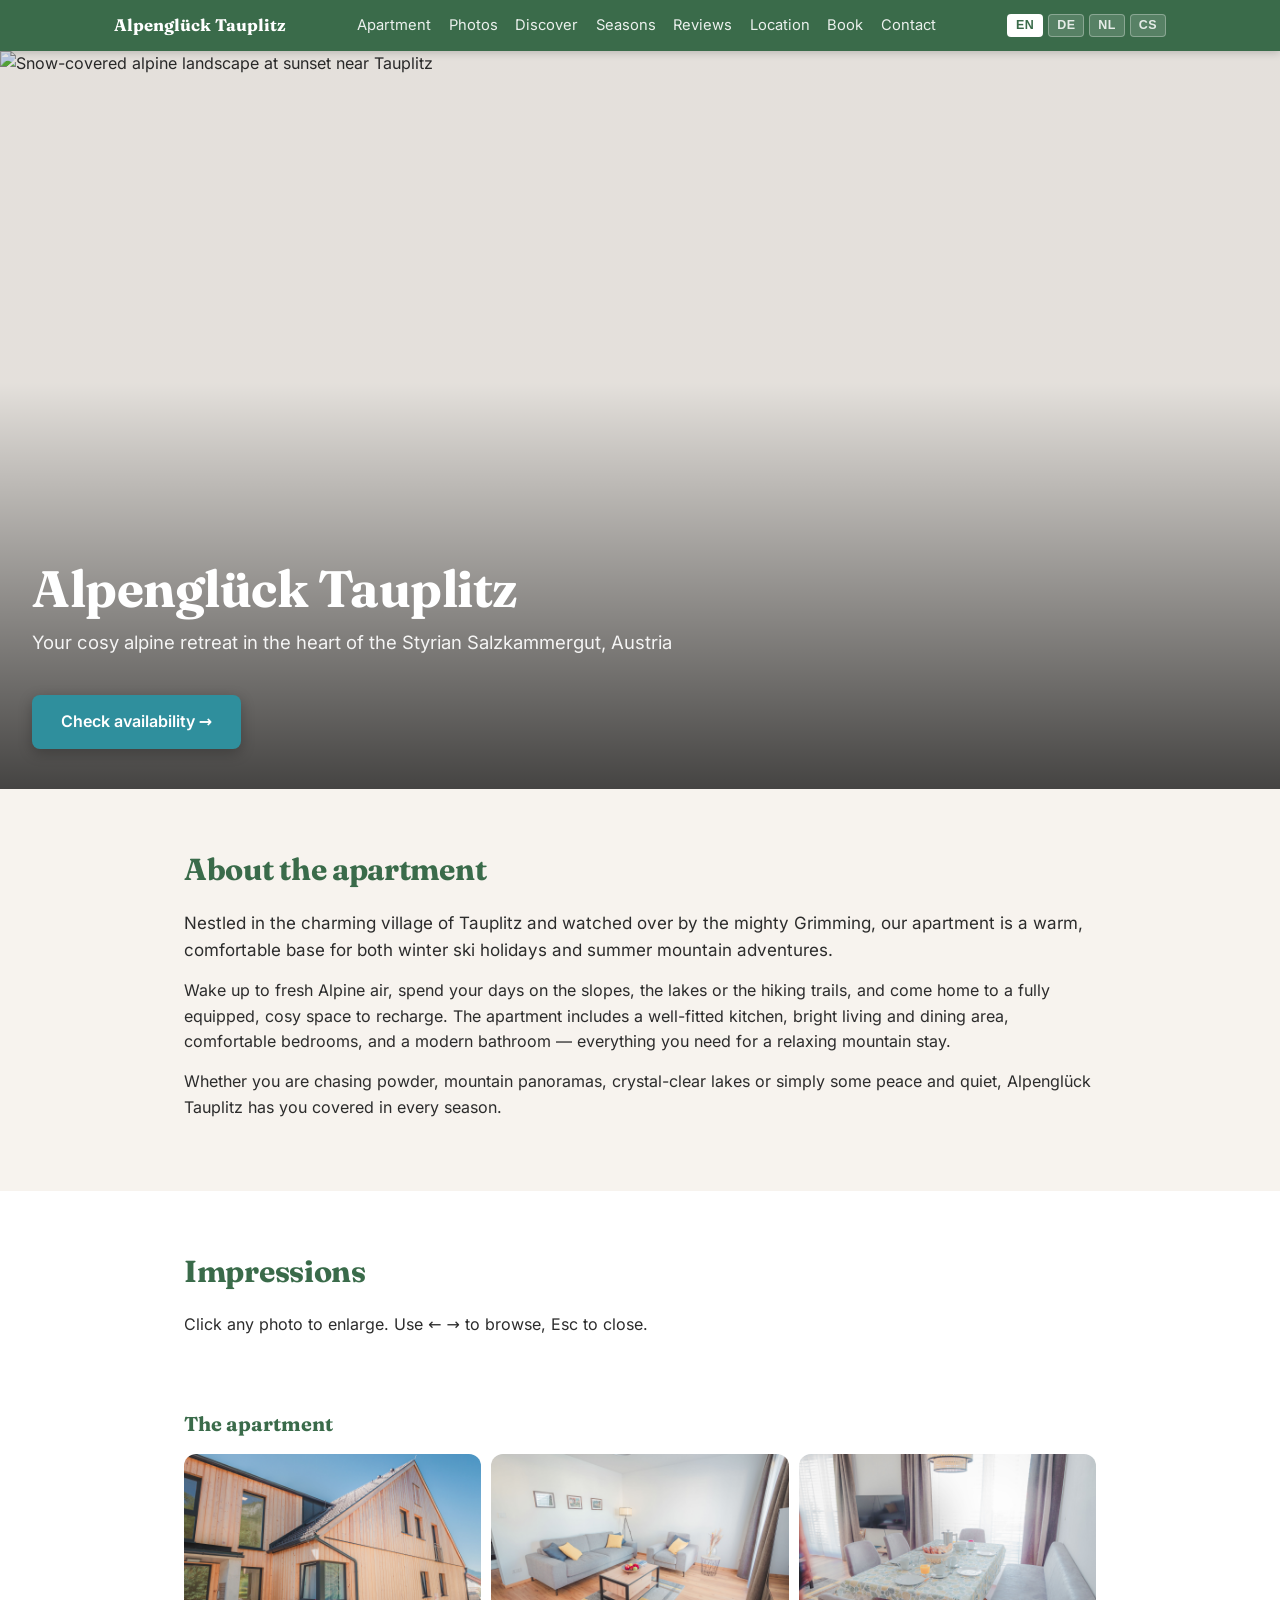
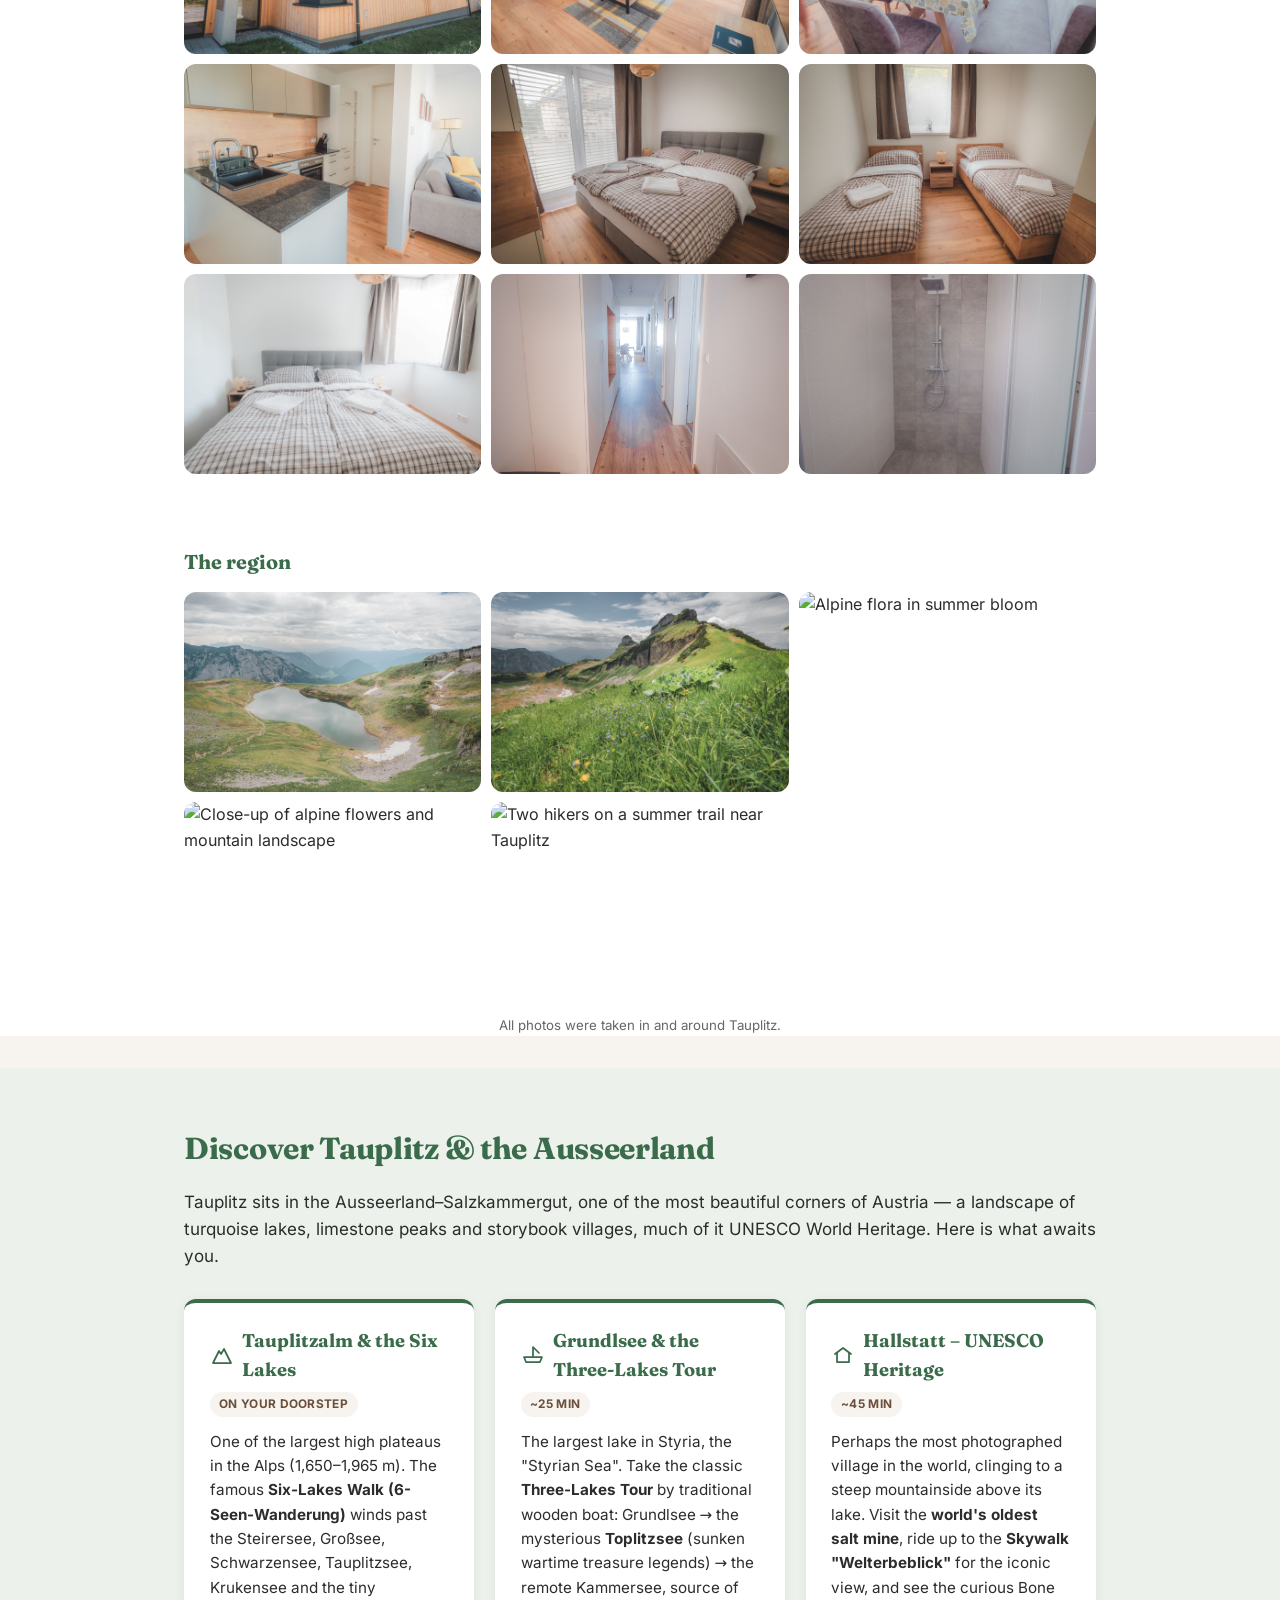
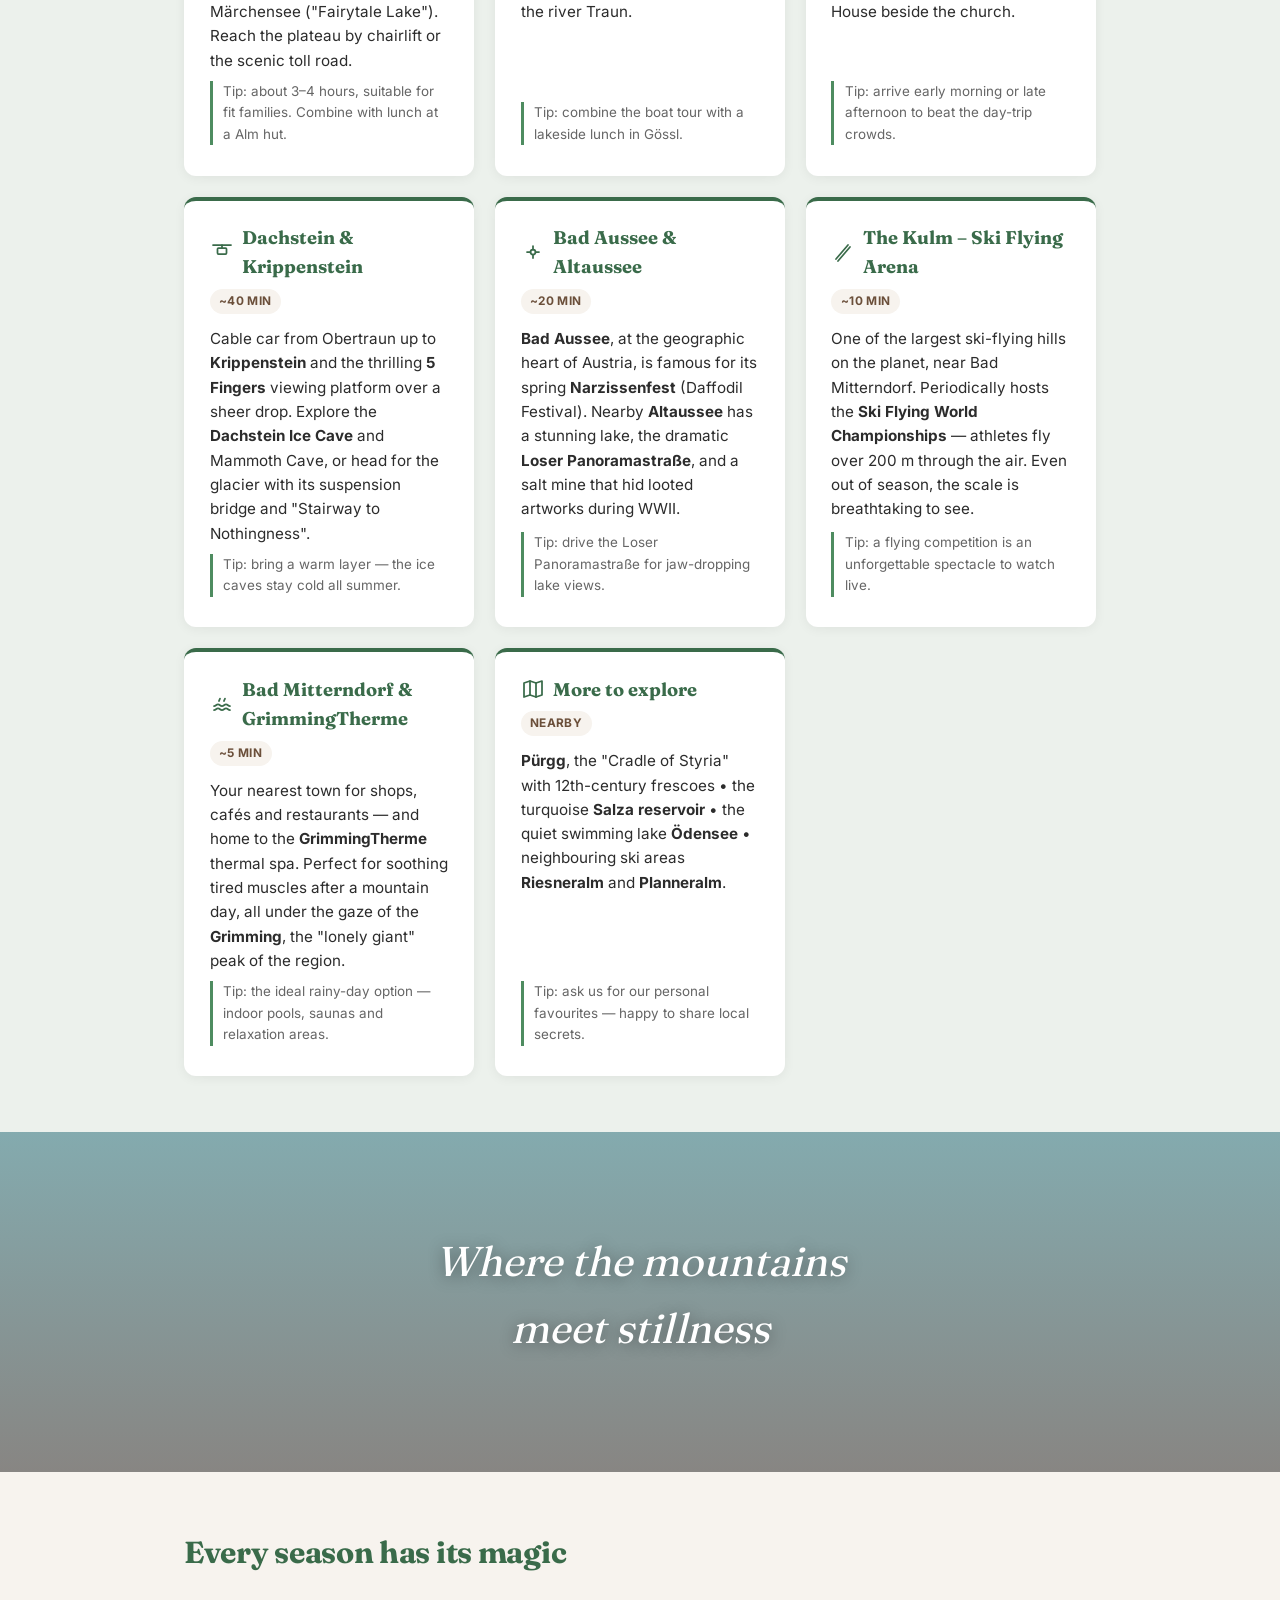
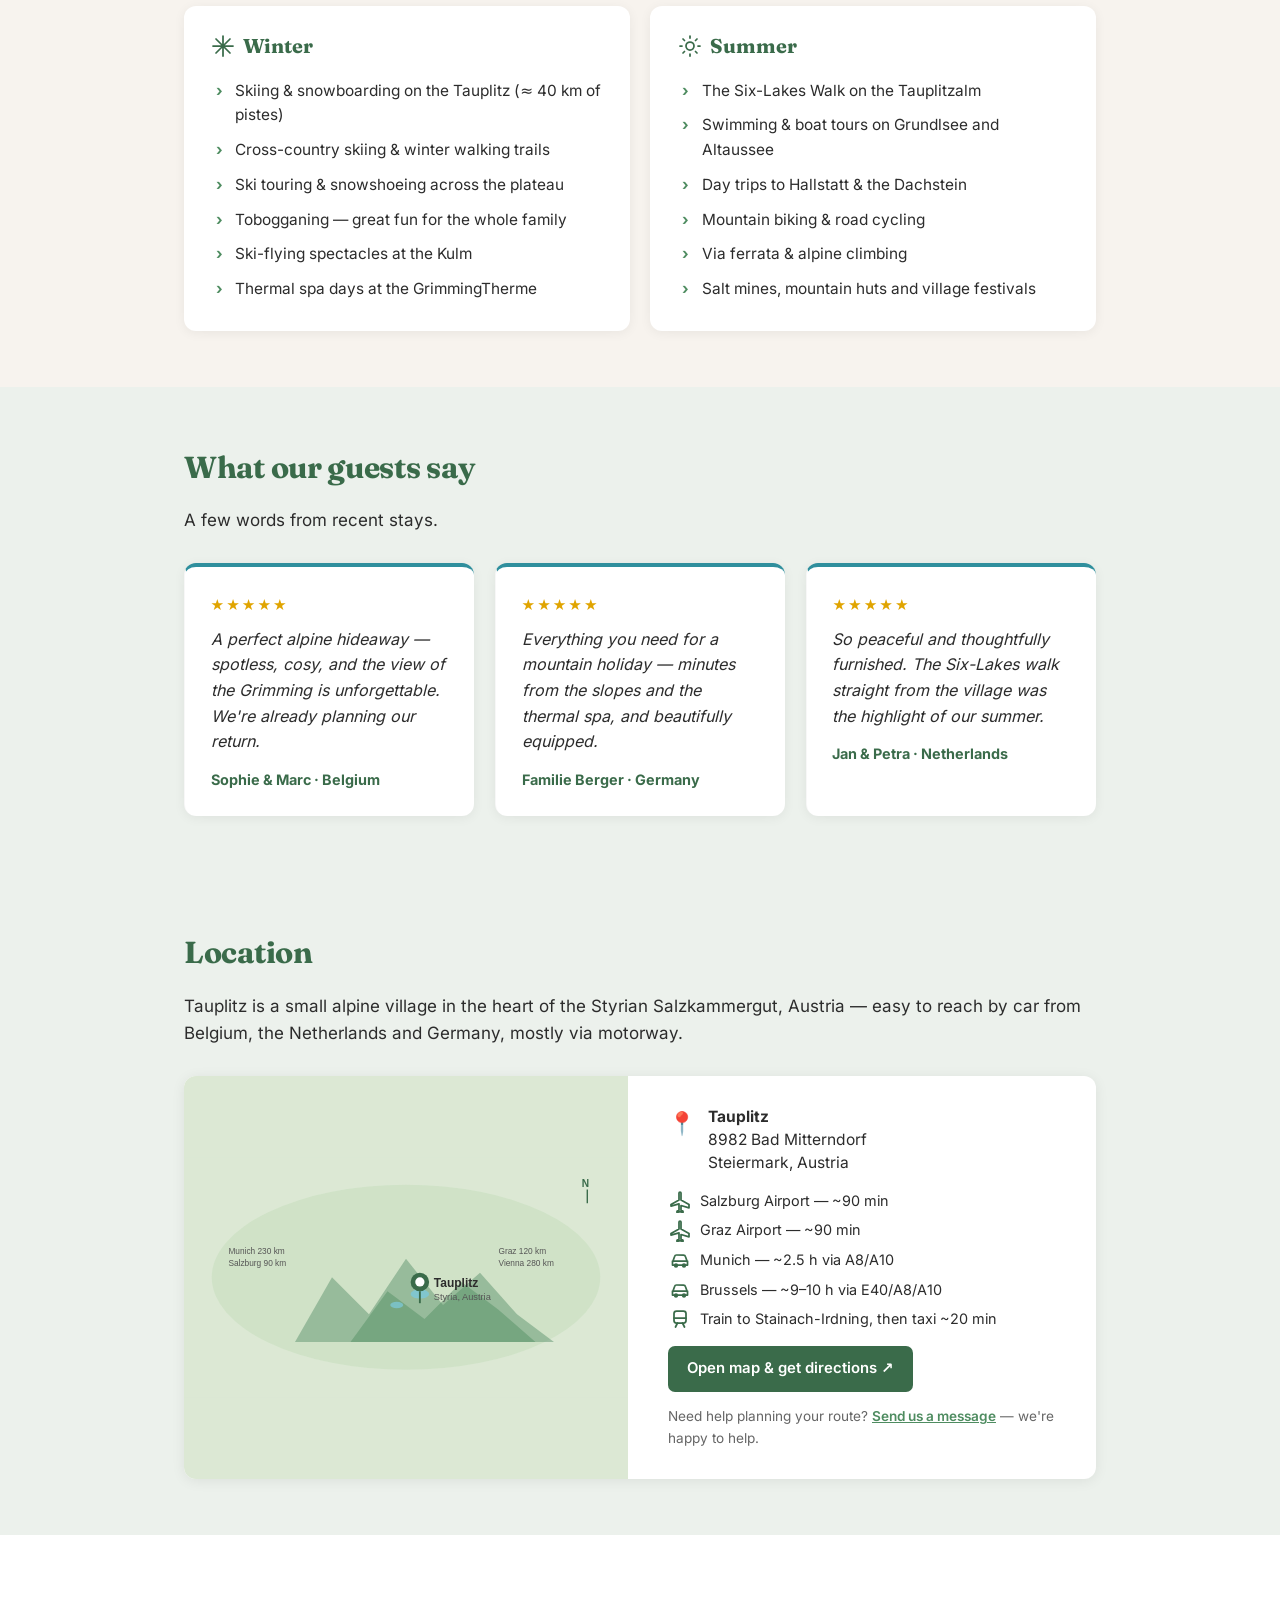
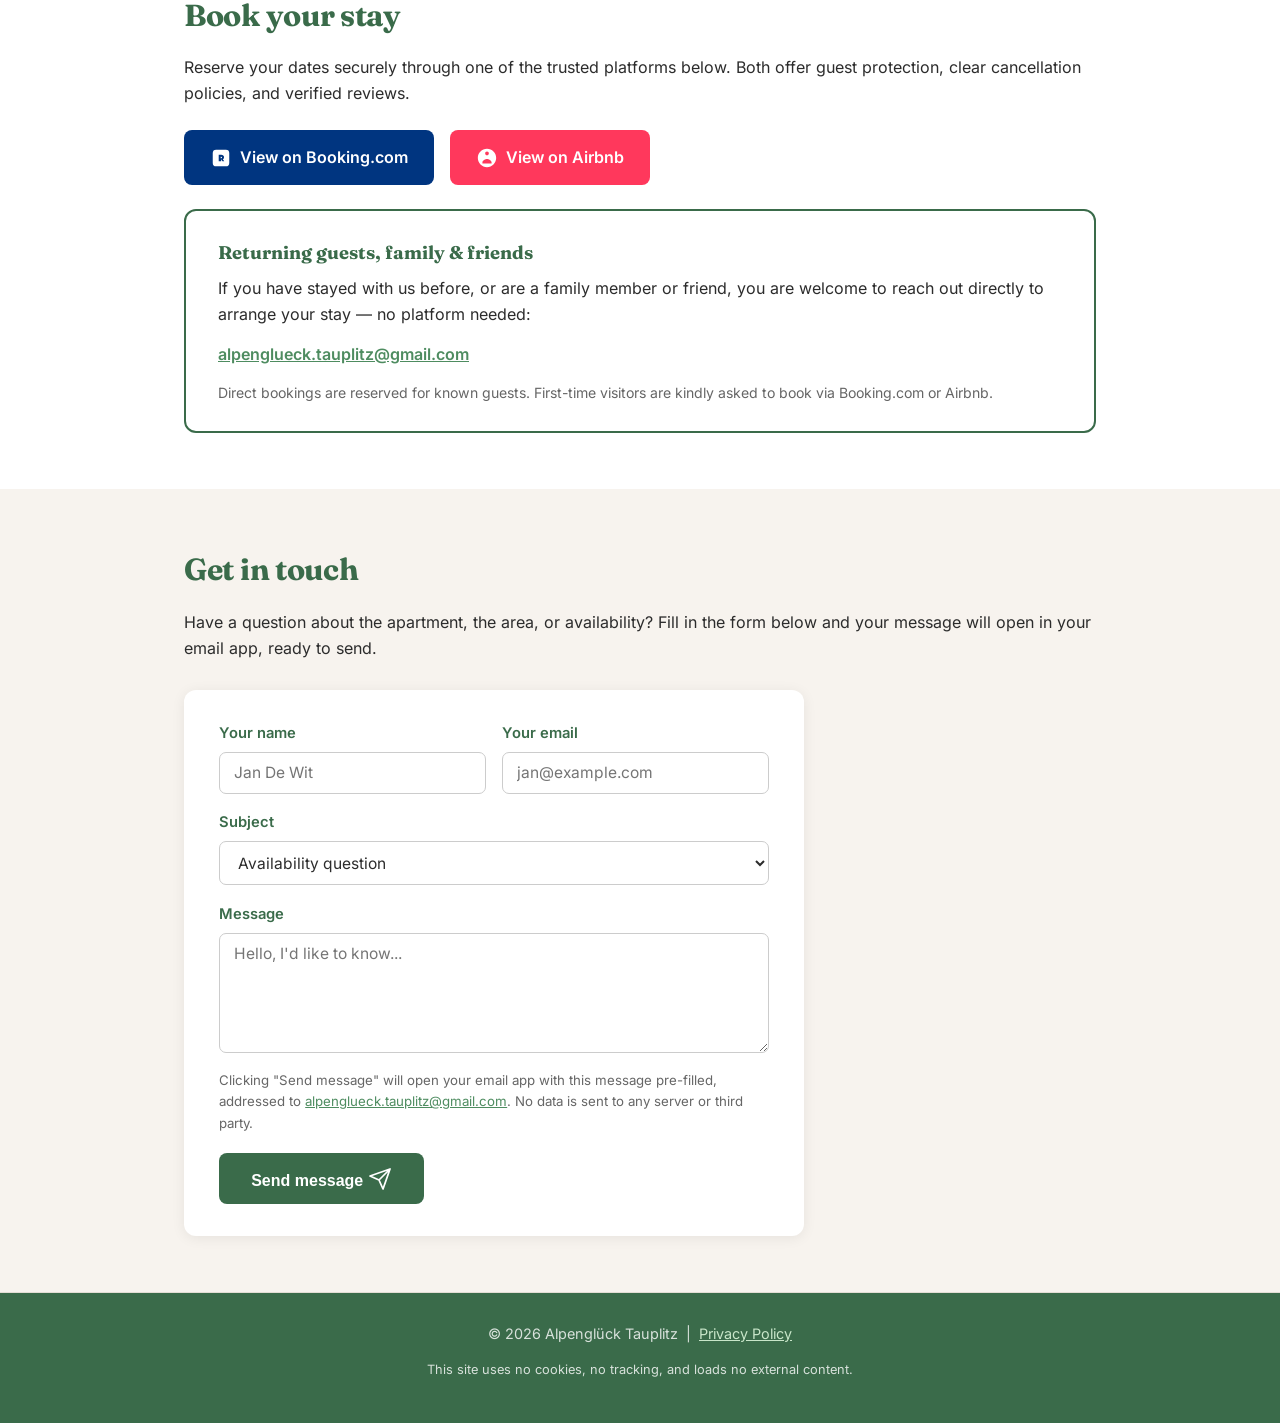
==== commit db92adc6: "UX: self-hosted Fraunces/Inter typography, hero CTA, testimonials, custom SVG icons, parallax quote " ====
--- a/index.html
+++ b/index.html
@@ -1,11 +1,13 @@
 <!DOCTYPE html>
+
 <html lang="en">
 <head>
-  <meta charset="UTF-8" />
-  <meta name="viewport" content="width=device-width, initial-scale=1.0" />
-  <title data-i18n="page_title">Alpenglück Tauplitz – Alpine Apartment in the Styrian Alps</title>
-  <meta name="description" content="Cosy alpine apartment in Tauplitz, Austria. Your base for the Tauplitzalm, Grundlsee, Hallstatt and the Dachstein. Book via Booking.com or Airbnb." />
-  <style>
+<meta charset="utf-8">
+<meta content="width=device-width, initial-scale=1.0" name="viewport">
+<title data-i18n="page_title">Alpengl&uuml;ck Tauplitz &ndash; Alpine Apartment in the Styrian Alps</title>
+<meta content="Cosy alpine apartment in Tauplitz, Austria. Your base for the Tauplitzalm, Grundlsee, Hallstatt and the Dachstein. Book via Booking.com or Airbnb." name="description">
+<link href="/assets/fonts.css" rel="stylesheet">
+<style>
     *, *::before, *::after { box-sizing: border-box; margin: 0; padding: 0; }
 
     :root {
@@ -16,15 +18,20 @@
       --brown:       #6b4f3a;
       --text:        #2c2c2c;
       --muted:       #666;
+      --accent:      #2f8f9d;
+      --accent-dark: #256f7a;
       --radius:      12px;
     }
 
     html { scroll-behavior: smooth; }
     body {
-      font-family: 'Segoe UI', system-ui, sans-serif;
+      font-family: 'Inter', system-ui, sans-serif;
       color: var(--text);
       background: var(--cream);
       line-height: 1.6;
+    }
+    h1, h2, h3, .nav-logo, .gallery-label {
+      font-family: 'Fraunces', 'Georgia', serif;
     }
 
     /* NAV */
@@ -71,7 +78,7 @@
     .band-white { background:#fff; }
     section { padding:3.5rem 1.5rem; max-width:960px; margin:0 auto; }
     section[id] { scroll-margin-top:68px; }
-    h2 { font-size:1.7rem; color:var(--green); margin-bottom:1rem; }
+    h2 { font-size:1.9rem; font-weight:700; color:var(--green); margin-bottom:1rem; letter-spacing:-.3px; }
     h3 { color:var(--green); }
     .lead { font-size:1.06rem; }
     p { margin-bottom:.9rem; }
@@ -295,800 +302,505 @@
       .gallery { grid-template-columns:1fr 1fr; }
       .gallery img { height:150px; }
     }
+
+    /* INLINE SVG ICONS */
+    .ico {
+      width:1.5rem; height:1.5rem;
+      stroke:var(--green); fill:none;
+      stroke-width:1.75; stroke-linecap:round; stroke-linejoin:round;
+      vertical-align:-.30em; flex-shrink:0;
+    }
+    .ico-light { stroke:#fff; }
+    .card h3, .season h3 { display:flex; align-items:center; gap:.5rem; }
+
+    /* HERO CTA */
+    .hero-cta {
+      display:inline-block; margin-top:1.4rem;
+      padding:.9rem 1.8rem;
+      background:var(--accent); color:#fff;
+      font-weight:600; text-decoration:none;
+      border-radius:8px;
+      box-shadow:0 4px 14px rgba(0,0,0,.25);
+      transition:transform .15s, box-shadow .15s, opacity .15s, background .15s;
+    }
+    .hero-cta:hover {
+      transform:translateY(-2px); opacity:.96;
+      background:var(--accent-dark);
+      box-shadow:0 8px 22px rgba(0,0,0,.32);
+    }
+    @media (max-width:520px) {
+      .hero-cta { display:block; text-align:center; }
+    }
+
+    /* QUOTE BAND */
+    .quote-band {
+      position:relative; min-height:340px;
+      display:flex; align-items:center; justify-content:center;
+      background:url('/images/lake.jpg') center/cover;
+      background-attachment:fixed;
+    }
+    .quote-overlay {
+      position:absolute; inset:0;
+      background:linear-gradient(rgba(37,111,122,.55),rgba(0,0,0,.45));
+    }
+    .quote-text {
+      position:relative; z-index:1; color:#fff;
+      font-family:'Fraunces',serif;
+      font-size:clamp(1.6rem,4vw,2.6rem);
+      font-style:italic; text-align:center;
+      max-width:18ch; padding:1rem;
+      text-shadow:0 2px 16px rgba(0,0,0,.4);
+    }
+    @media (max-width:768px) { .quote-band { background-attachment:scroll; } }
+
+    /* TESTIMONIALS */
+    #reviews { }
+    .testi-grid {
+      display:grid; grid-template-columns:repeat(auto-fit,minmax(280px,1fr));
+      gap:1.3rem; margin-top:1.8rem;
+    }
+    .testi {
+      background:#fff; border-radius:var(--radius);
+      padding:1.6rem;
+      box-shadow:0 2px 12px rgba(0,0,0,.06);
+      border-top:4px solid var(--accent);
+      border-left:1px solid rgba(0,0,0,.03);
+      transition:transform .18s, box-shadow .18s;
+    }
+    .testi .stars { color:#e0a400; font-size:.95rem; margin-bottom:.6rem; letter-spacing:2px; }
+    .testi blockquote { font-style:italic; margin:0 0 .8rem; color:var(--text); }
+    .testi figcaption { font-weight:700; font-size:.9rem; color:var(--green); }
+
+    /* CARD / SEASON / TESTI HOVER POLISH */
+    .card, .season, .testi { transition:transform .18s, box-shadow .18s; }
+    .card:hover, .season:hover, .testi:hover {
+      transform:translateY(-3px);
+      box-shadow:0 8px 24px rgba(0,0,0,.10);
+    }
   </style>
-</head>
+<link href="https://alpenglueck-tauplitz.be/" rel="canonical"><link href="https://alpenglueck-tauplitz.be/" hreflang="en" rel="alternate"><link href="https://alpenglueck-tauplitz.be/de/" hreflang="de" rel="alternate"><link href="https://alpenglueck-tauplitz.be/nl/" hreflang="nl" rel="alternate"><link href="https://alpenglueck-tauplitz.be/cs/" hreflang="cs" rel="alternate"><link href="https://alpenglueck-tauplitz.be/" hreflang="x-default" rel="alternate"><meta content="website" property="og:type"><meta content="Alpengl&uuml;ck Tauplitz" property="og:site_name"><meta content="Alpengl&uuml;ck Tauplitz &ndash; Alpine Apartment in the Styrian Alps" property="og:title"><meta content="Cosy alpine apartment in Tauplitz, Austria. Your base for the Tauplitzalm, Grundlsee, Hallstatt and the Dachstein. Book via Booking.com or Airbnb." property="og:description"><meta content="https://alpenglueck-tauplitz.be/" property="og:url"><meta content="https://alpenglueck-tauplitz.be/images/hero.jpg" property="og:image"><meta content="en_US" property="og:locale"><meta content="summary_large_image" name="twitter:card"><meta content="Alpengl&uuml;ck Tauplitz &ndash; Alpine Apartment in the Styrian Alps" name="twitter:title"><meta content="Cosy alpine apartment in Tauplitz, Austria. Your base for the Tauplitzalm, Grundlsee, Hallstatt and the Dachstein. Book via Booking.com or Airbnb." name="twitter:description"><meta content="https://alpenglueck-tauplitz.be/images/hero.jpg" name="twitter:image"><meta content="AT-6" name="geo.region"><meta content="Tauplitz, Bad Mitterndorf" name="geo.placename"><meta content="47.5717;14.0086" name="geo.position"><meta content="47.5717, 14.0086" name="ICBM"><meta content="#3a6b4a" name="theme-color"><meta content="index, follow" name="robots"><meta content="Alpengl&uuml;ck Tauplitz" name="author"><script type="application/ld+json">{
+  "@context": "https://schema.org",
+  "@type": "LodgingBusiness",
+  "name": "Alpenglück Tauplitz",
+  "description": "Cosy alpine apartment in Tauplitz, Austria. Your base for the Tauplitzalm, Grundlsee, Hallstatt and the Dachstein. Book via Booking.com or Airbnb.",
+  "url": "https://alpenglueck-tauplitz.be/",
+  "image": "https://alpenglueck-tauplitz.be/images/hero.jpg",
+  "inLanguage": "en",
+  "email": "alpenglueck.tauplitz@gmail.com",
+  "address": {
+    "@type": "PostalAddress",
+    "addressLocality": "Tauplitz",
+    "postalCode": "8982",
+    "addressRegion": "Steiermark",
+    "addressCountry": "AT",
+    "streetAddress": "Tauplitz, 8982 Bad Mitterndorf"
+  },
+  "geo": {
+    "@type": "GeoCoordinates",
+    "latitude": 47.5717,
+    "longitude": 14.0086
+  },
+  "amenityFeature": [
+    {
+      "@type": "LocationFeatureSpecification",
+      "name": "Fully equipped kitchen",
+      "value": true
+    },
+    {
+      "@type": "LocationFeatureSpecification",
+      "name": "Bedrooms",
+      "value": true
+    },
+    {
+      "@type": "LocationFeatureSpecification",
+      "name": "Modern bathroom",
+      "value": true
+    }
+  ],
+  "petsAllowed": false,
+  "numberOfRooms": 3,
+  "knowsLanguage": [
+    "en",
+    "de",
+    "nl",
+    "cs"
+  ],
+  "sameAs": [
+    "https://www.booking.com/Share-NSsUTZE",
+    "https://www.airbnb.be/rooms/51036211"
+  ]
+}</script></head>
 <body>
-
 <!-- NAV -->
 <header class="nav" id="top">
-  <div class="nav-inner">
-    <a class="nav-logo" href="#top">Alpenglück Tauplitz</a>
-    <nav>
-      <a href="#about" data-i18n="nav_apt">Apartment</a>
-      <a href="#photos" data-i18n="nav_photos">Photos</a>
-      <a href="#discover" data-i18n="nav_discover">Discover</a>
-      <a href="#seasons" data-i18n="nav_seasons">Seasons</a>
-      <a href="#getting-here" data-i18n="nav_location">Location</a>
-      <a href="#book" data-i18n="nav_book">Book</a>
-      <a href="#contact" data-i18n="nav_contact">Contact</a>
-    </nav>
-    <div class="lang-switch">
-      <button onclick="setLang('en')" data-lang="en">EN</button>
-      <button onclick="setLang('de')" data-lang="de">DE</button>
-      <button onclick="setLang('nl')" data-lang="nl">NL</button>
-      <button onclick="setLang('cs')" data-lang="cs">CS</button>
-    </div>
-  </div>
+<div class="nav-inner">
+<a class="nav-logo" href="#top">Alpengl&uuml;ck Tauplitz</a>
+<nav>
+<a data-i18n="nav_apt" href="#about">Apartment</a>
+<a data-i18n="nav_photos" href="#photos">Photos</a>
+<a data-i18n="nav_discover" href="#discover">Discover</a>
+<a data-i18n="nav_seasons" href="#seasons">Seasons</a>
+<a data-i18n="nav_reviews" href="#reviews">Reviews</a>
+<a data-i18n="nav_location" href="#getting-here">Location</a>
+<a data-i18n="nav_book" href="#book">Book</a>
+<a data-i18n="nav_contact" href="#contact">Contact</a>
+</nav>
+<div class="lang-switch">
+<button class="active" data-lang="en" onclick="location.href='/'">EN</button>
+<button data-lang="de" onclick="location.href='/de/'">DE</button>
+<button data-lang="nl" onclick="location.href='/nl/'">NL</button>
+<button data-lang="cs" onclick="location.href='/cs/'">CS</button>
+</div>
+</div>
 </header>
-
 <!-- HERO -->
 <div class="hero">
-  <img src="images/hero.jpg" alt="Snow-covered alpine landscape at sunset near Tauplitz" />
-  <div class="hero-overlay"></div>
-  <div class="hero-text">
-    <h1>Alpenglück Tauplitz</h1>
-    <p data-i18n="hero_sub">Your cosy alpine retreat in the heart of the Styrian Salzkammergut, Austria</p>
-  </div>
-</div>
-
+<img alt="Snow-covered alpine landscape at sunset near Tauplitz" src="/images/hero.jpg">
+<div class="hero-overlay"></div>
+<div class="hero-text">
+<h1>Alpengl&uuml;ck Tauplitz</h1>
+<p data-i18n="hero_sub">Your cosy alpine retreat in the heart of the Styrian Salzkammergut, Austria</p>
+<a class="hero-cta" data-i18n="hero_cta" href="#book">Check availability &rarr;</a>
+</div>
+</div>
 <!-- ABOUT -->
 <section id="about">
-  <h2 data-i18n="about_h2">About the apartment</h2>
-  <p class="lead" data-i18n="about_p1">
-    Nestled in the charming village of Tauplitz and watched over by the mighty Grimming,
-    our apartment is a warm, comfortable base for both winter ski holidays and summer
-    mountain adventures.
-  </p>
-  <p data-i18n="about_p2">
-    Wake up to fresh Alpine air, spend your days on the slopes, the lakes or the hiking
-    trails, and come home to a fully equipped, cosy space to recharge. The apartment
-    includes a well-fitted kitchen, bright living and dining area, comfortable bedrooms,
-    and a modern bathroom — everything you need for a relaxing mountain stay.
-  </p>
-  <p data-i18n="about_p3">
-    Whether you are chasing powder, mountain panoramas, crystal-clear lakes or simply some
-    peace and quiet, Alpenglück Tauplitz has you covered in every season.
-  </p>
+<h2 data-i18n="about_h2">About the apartment</h2>
+<p class="lead" data-i18n="about_p1">Nestled in the charming village of Tauplitz and watched over by the mighty Grimming, our apartment is a warm, comfortable base for both winter ski holidays and summer mountain adventures.</p>
+<p data-i18n="about_p2">Wake up to fresh Alpine air, spend your days on the slopes, the lakes or the hiking trails, and come home to a fully equipped, cosy space to recharge. The apartment includes a well-fitted kitchen, bright living and dining area, comfortable bedrooms, and a modern bathroom &mdash; everything you need for a relaxing mountain stay.</p>
+<p data-i18n="about_p3">Whether you are chasing powder, mountain panoramas, crystal-clear lakes or simply some peace and quiet, Alpengl&uuml;ck Tauplitz has you covered in every season.</p>
 </section>
-
 <!-- PHOTOS -->
 <div class="band band-white" id="photos">
-  <section style="padding-bottom:1rem;">
-    <h2 data-i18n="photos_h2">Impressions</h2>
-    <p data-i18n="photos_p">Click any photo to enlarge. Use ← → to browse, Esc to close.</p>
-  </section>
-
-  <p class="gallery-label" data-i18n="gallery_apt">The apartment</p>
-  <div class="gallery" id="gallery-apt">
-    <figure>
-      <img src="images/exterior01.jpg" alt="Exterior of the apartment building" />
-      <figcaption>The apartment building</figcaption>
-    </figure>
-    <figure>
-      <img src="images/livingroom.jpg" alt="Bright and comfortable living room" />
-      <figcaption>Living room</figcaption>
-    </figure>
-    <figure>
-      <img src="images/diningroom.jpg" alt="Dining area" />
-      <figcaption>Dining area</figcaption>
-    </figure>
-    <figure>
-      <img src="images/kitchen.jpg" alt="Fully equipped kitchen" />
-      <figcaption>Fully equipped kitchen</figcaption>
-    </figure>
-    <figure>
-      <img src="images/bedroom.jpg" alt="Cosy main bedroom" />
-      <figcaption>Main bedroom</figcaption>
-    </figure>
-    <figure>
-      <img src="images/bedroom02.jpg" alt="Second bedroom" />
-      <figcaption>Second bedroom</figcaption>
-    </figure>
-    <figure>
-      <img src="images/bedroom03.jpg" alt="Third bedroom" />
-      <figcaption>Third bedroom</figcaption>
-    </figure>
-    <figure>
-      <img src="images/hallway.jpg" alt="Entrance hallway" />
-      <figcaption>Entrance hallway</figcaption>
-    </figure>
-    <figure>
-      <img src="images/shower.jpg" alt="Modern bathroom with shower" />
-      <figcaption>Modern bathroom</figcaption>
-    </figure>
-  </div>
-
-  <p class="gallery-label" style="margin-top:2rem;" data-i18n="gallery_region">The region</p>
-  <div class="gallery" id="gallery-region">
-    <figure>
-      <img src="images/lake.jpg" alt="Mountain lake on the Tauplitzalm plateau" />
-      <figcaption>Mountain lake on the Tauplitzalm</figcaption>
-    </figure>
-    <figure>
-      <img src="images/meadow.jpg" alt="Alpine wildflower meadow with mountain peaks" />
-      <figcaption>Alpine wildflower meadows</figcaption>
-    </figure>
-    <figure>
-      <img src="images/flora01.jpg" alt="Alpine flora in summer bloom" />
-      <figcaption>Summer flora on the plateau</figcaption>
-    </figure>
-    <figure>
-      <img src="images/flora02.jpg" alt="Close-up of alpine flowers and mountain landscape" />
-      <figcaption>Alpine flowers and peaks</figcaption>
-    </figure>
-    <figure>
-      <img src="images/hiking.jpg" alt="Two hikers on a summer trail near Tauplitz" />
-      <figcaption>Endless hiking trails on your doorstep</figcaption>
-    </figure>
-  </div>
-  <p class="gallery-hint" style="margin-bottom:2rem;" data-i18n="gallery_hint">All photos were taken in and around Tauplitz.</p>
-</div>
-
+<section style="padding-bottom:1rem;">
+<h2 data-i18n="photos_h2">Impressions</h2>
+<p data-i18n="photos_p">Click any photo to enlarge. Use &larr; &rarr; to browse, Esc to close.</p>
+</section>
+<p class="gallery-label" data-i18n="gallery_apt">The apartment</p>
+<div class="gallery" id="gallery-apt">
+<figure>
+<img alt="Exterior of the apartment building" src="/images/exterior01.jpg">
+<figcaption>The apartment building</figcaption>
+</figure>
+<figure>
+<img alt="Bright and comfortable living room" src="/images/livingroom.jpg">
+<figcaption>Living room</figcaption>
+</figure>
+<figure>
+<img alt="Dining area" src="/images/diningroom.jpg">
+<figcaption>Dining area</figcaption>
+</figure>
+<figure>
+<img alt="Fully equipped kitchen" src="/images/kitchen.jpg">
+<figcaption>Fully equipped kitchen</figcaption>
+</figure>
+<figure>
+<img alt="Cosy main bedroom" src="/images/bedroom.jpg">
+<figcaption>Main bedroom</figcaption>
+</figure>
+<figure>
+<img alt="Second bedroom" src="/images/bedroom02.jpg">
+<figcaption>Second bedroom</figcaption>
+</figure>
+<figure>
+<img alt="Third bedroom" src="/images/bedroom03.jpg">
+<figcaption>Third bedroom</figcaption>
+</figure>
+<figure>
+<img alt="Entrance hallway" src="/images/hallway.jpg">
+<figcaption>Entrance hallway</figcaption>
+</figure>
+<figure>
+<img alt="Modern bathroom with shower" src="/images/shower.jpg">
+<figcaption>Modern bathroom</figcaption>
+</figure>
+</div>
+<p class="gallery-label" data-i18n="gallery_region" style="margin-top:2rem;">The region</p>
+<div class="gallery" id="gallery-region">
+<figure>
+<img alt="Mountain lake on the Tauplitzalm plateau" src="/images/lake.jpg">
+<figcaption>Mountain lake on the Tauplitzalm</figcaption>
+</figure>
+<figure>
+<img alt="Alpine wildflower meadow with mountain peaks" src="/images/meadow.jpg">
+<figcaption>Alpine wildflower meadows</figcaption>
+</figure>
+<figure>
+<img alt="Alpine flora in summer bloom" src="/images/flora01.jpg">
+<figcaption>Summer flora on the plateau</figcaption>
+</figure>
+<figure>
+<img alt="Close-up of alpine flowers and mountain landscape" src="/images/flora02.jpg">
+<figcaption>Alpine flowers and peaks</figcaption>
+</figure>
+<figure>
+<img alt="Two hikers on a summer trail near Tauplitz" src="/images/hiking.jpg">
+<figcaption>Endless hiking trails on your doorstep</figcaption>
+</figure>
+</div>
+<p class="gallery-hint" data-i18n="gallery_hint" style="margin-bottom:2rem;">All photos were taken in and around Tauplitz.</p>
+</div>
 <!-- DISCOVER -->
 <div class="band band-tint">
-  <section id="discover">
-    <h2 data-i18n="discover_h2">Discover Tauplitz &amp; the Ausseerland</h2>
-    <p class="lead" data-i18n="discover_lead">
-      Tauplitz sits in the Ausseerland–Salzkammergut, one of the most beautiful corners of
-      Austria — a landscape of turquoise lakes, limestone peaks and storybook villages,
-      much of it UNESCO World Heritage. Here is what awaits you.
-    </p>
-
-    <div class="guide-grid">
-
-      <div class="card">
-        <h3 data-i18n="c1_h3">🏔️ Tauplitzalm &amp; the Six Lakes</h3>
-        <span class="badge" data-i18n="c1_badge">On your doorstep</span>
-        <p data-i18n-html="c1_p_html">
-          One of the largest high plateaus in the Alps (1,650–1,965 m). The famous
-          <strong>Six-Lakes Walk (6-Seen-Wanderung)</strong> winds past the Steirersee,
-          Großsee, Schwarzensee, Tauplitzsee, Krukensee and the tiny Märchensee
-          ("Fairytale Lake"). Reach the plateau by chairlift or the scenic toll road.
-        </p>
-        <p class="tip" data-i18n="c1_tip">Tip: about 3–4 hours, suitable for fit families. Combine with lunch at a Alm hut.</p>
-      </div>
-
-      <div class="card">
-        <h3 data-i18n="c2_h3">🛶 Grundlsee &amp; the Three-Lakes Tour</h3>
-        <span class="badge" data-i18n="c2_badge">~25 min</span>
-        <p data-i18n-html="c2_p_html">
-          The largest lake in Styria, the "Styrian Sea". Take the classic
-          <strong>Three-Lakes Tour</strong> by traditional wooden boat: Grundlsee →
-          the mysterious <strong>Toplitzsee</strong> (sunken wartime treasure legends) →
-          the remote Kammersee, source of the river Traun.
-        </p>
-        <p class="tip" data-i18n="c2_tip">Tip: combine the boat tour with a lakeside lunch in Gössl.</p>
-      </div>
-
-      <div class="card">
-        <h3 data-i18n="c3_h3">🏘️ Hallstatt – UNESCO Heritage</h3>
-        <span class="badge" data-i18n="c3_badge">~45 min</span>
-        <p data-i18n-html="c3_p_html">
-          Perhaps the most photographed village in the world, clinging to a steep
-          mountainside above its lake. Visit the <strong>world's oldest salt mine</strong>,
-          ride up to the <strong>Skywalk "Welterbeblick"</strong> for the iconic view,
-          and see the curious Bone House beside the church.
-        </p>
-        <p class="tip" data-i18n="c3_tip">Tip: arrive early morning or late afternoon to beat the day-trip crowds.</p>
-      </div>
-
-      <div class="card">
-        <h3 data-i18n="c4_h3">🚠 Dachstein &amp; Krippenstein</h3>
-        <span class="badge" data-i18n="c4_badge">~40 min</span>
-        <p data-i18n-html="c4_p_html">
-          Cable car from Obertraun up to <strong>Krippenstein</strong> and the thrilling
-          <strong>5 Fingers</strong> viewing platform over a sheer drop. Explore the
-          <strong>Dachstein Ice Cave</strong> and Mammoth Cave, or head for the glacier
-          with its suspension bridge and "Stairway to Nothingness".
-        </p>
-        <p class="tip" data-i18n="c4_tip">Tip: bring a warm layer — the ice caves stay cold all summer.</p>
-      </div>
-
-      <div class="card">
-        <h3 data-i18n="c5_h3">🌼 Bad Aussee &amp; Altaussee</h3>
-        <span class="badge" data-i18n="c5_badge">~20 min</span>
-        <p data-i18n-html="c5_p_html">
-          <strong>Bad Aussee</strong>, at the geographic heart of Austria, is famous for
-          its spring <strong>Narzissenfest</strong> (Daffodil Festival). Nearby
-          <strong>Altaussee</strong> has a stunning lake, the dramatic
-          <strong>Loser Panoramastraße</strong>, and a salt mine that hid looted
-          artworks during WWII.
-        </p>
-        <p class="tip" data-i18n="c5_tip">Tip: drive the Loser Panoramastraße for jaw-dropping lake views.</p>
-      </div>
-
-      <div class="card">
-        <h3 data-i18n="c6_h3">🎿 The Kulm – Ski Flying Arena</h3>
-        <span class="badge" data-i18n="c6_badge">~10 min</span>
-        <p data-i18n-html="c6_p_html">
-          One of the largest ski-flying hills on the planet, near Bad Mitterndorf.
-          Periodically hosts the <strong>Ski Flying World Championships</strong> —
-          athletes fly over 200 m through the air. Even out of season, the scale
-          is breathtaking to see.
-        </p>
-        <p class="tip" data-i18n="c6_tip">Tip: a flying competition is an unforgettable spectacle to watch live.</p>
-      </div>
-
-      <div class="card">
-        <h3 data-i18n="c7_h3">♨️ Bad Mitterndorf &amp; GrimmingTherme</h3>
-        <span class="badge" data-i18n="c7_badge">~5 min</span>
-        <p data-i18n-html="c7_p_html">
-          Your nearest town for shops, cafés and restaurants — and home to the
-          <strong>GrimmingTherme</strong> thermal spa. Perfect for soothing tired
-          muscles after a mountain day, all under the gaze of the
-          <strong>Grimming</strong>, the "lonely giant" peak of the region.
-        </p>
-        <p class="tip" data-i18n="c7_tip">Tip: the ideal rainy-day option — indoor pools, saunas and relaxation areas.</p>
-      </div>
-
-      <div class="card">
-        <h3 data-i18n="c8_h3">🗺️ More to explore</h3>
-        <span class="badge" data-i18n="c8_badge">Nearby</span>
-        <p data-i18n-html="c8_p_html">
-          <strong>Pürgg</strong>, the "Cradle of Styria" with 12th-century frescoes •
-          the turquoise <strong>Salza reservoir</strong> •
-          the quiet swimming lake <strong>Ödensee</strong> •
-          neighbouring ski areas <strong>Riesneralm</strong> and <strong>Planneralm</strong>.
-        </p>
-        <p class="tip" data-i18n="c8_tip">Tip: ask us for our personal favourites — happy to share local secrets.</p>
-      </div>
-
-    </div>
-  </section>
-</div>
-
+<section id="discover">
+<h2 data-i18n="discover_h2">Discover Tauplitz & the Ausseerland</h2>
+<p class="lead" data-i18n="discover_lead">Tauplitz sits in the Ausseerland&ndash;Salzkammergut, one of the most beautiful corners of Austria &mdash; a landscape of turquoise lakes, limestone peaks and storybook villages, much of it UNESCO World Heritage. Here is what awaits you.</p>
+<div class="guide-grid">
+<div class="card">
+<h3><svg aria-hidden="true" class="ico" viewbox="0 0 24 24"><path d="M3 20h18L14 6l-3 5-2-3-6 12z"></path></svg> <span data-i18n="c1_h3">Tauplitzalm & the Six Lakes</span></h3>
+<span class="badge" data-i18n="c1_badge">On your doorstep</span>
+<p data-i18n-html="c1_p_html">One of the largest high plateaus in the Alps (1,650&ndash;1,965 m). The famous <strong>Six-Lakes Walk (6-Seen-Wanderung)</strong> winds past the Steirersee, Gro&szlig;see, Schwarzensee, Tauplitzsee, Krukensee and the tiny M&auml;rchensee ("Fairytale Lake"). Reach the plateau by chairlift or the scenic toll road.</p>
+<p class="tip" data-i18n="c1_tip">Tip: about 3&ndash;4 hours, suitable for fit families. Combine with lunch at a Alm hut.</p>
+</div>
+<div class="card">
+<h3><svg aria-hidden="true" class="ico" viewbox="0 0 24 24"><path d="M3 14h18l-2 5H5z"></path><path d="M12 14V4l6 6"></path></svg> <span data-i18n="c2_h3">Grundlsee & the Three-Lakes Tour</span></h3>
+<span class="badge" data-i18n="c2_badge">~25 min</span>
+<p data-i18n-html="c2_p_html">The largest lake in Styria, the "Styrian Sea". Take the classic <strong>Three-Lakes Tour</strong> by traditional wooden boat: Grundlsee &rarr; the mysterious <strong>Toplitzsee</strong> (sunken wartime treasure legends) &rarr; the remote Kammersee, source of the river Traun.</p>
+<p class="tip" data-i18n="c2_tip">Tip: combine the boat tour with a lakeside lunch in G&ouml;ssl.</p>
+</div>
+<div class="card">
+<h3><svg aria-hidden="true" class="ico" viewbox="0 0 24 24"><path d="M4 11l8-6 8 6"></path><path d="M6 10v9h12v-9"></path></svg> <span data-i18n="c3_h3">Hallstatt &ndash; UNESCO Heritage</span></h3>
+<span class="badge" data-i18n="c3_badge">~45 min</span>
+<p data-i18n-html="c3_p_html">Perhaps the most photographed village in the world, clinging to a steep mountainside above its lake. Visit the <strong>world's oldest salt mine</strong>, ride up to the <strong>Skywalk "Welterbeblick"</strong> for the iconic view, and see the curious Bone House beside the church.</p>
+<p class="tip" data-i18n="c3_tip">Tip: arrive early morning or late afternoon to beat the day-trip crowds.</p>
+</div>
+<div class="card">
+<h3><svg aria-hidden="true" class="ico" viewbox="0 0 24 24"><path d="M3 5h18"></path><path d="M12 5v3"></path><rect height="6" rx="1" width="9" x="7.5" y="8"></rect></svg> <span data-i18n="c4_h3">Dachstein & Krippenstein</span></h3>
+<span class="badge" data-i18n="c4_badge">~40 min</span>
+<p data-i18n-html="c4_p_html">Cable car from Obertraun up to <strong>Krippenstein</strong> and the thrilling <strong>5 Fingers</strong> viewing platform over a sheer drop. Explore the <strong>Dachstein Ice Cave</strong> and Mammoth Cave, or head for the glacier with its suspension bridge and "Stairway to Nothingness".</p>
+<p class="tip" data-i18n="c4_tip">Tip: bring a warm layer &mdash; the ice caves stay cold all summer.</p>
+</div>
+<div class="card">
+<h3><svg aria-hidden="true" class="ico" viewbox="0 0 24 24"><circle cx="12" cy="12" r="2.5"></circle><path d="M12 9.5V6M12 14.5V18M9.5 12H6M14.5 12H18"></path></svg> <span data-i18n="c5_h3">Bad Aussee & Altaussee</span></h3>
+<span class="badge" data-i18n="c5_badge">~20 min</span>
+<p data-i18n-html="c5_p_html"><strong>Bad Aussee</strong>, at the geographic heart of Austria, is famous for its spring <strong>Narzissenfest</strong> (Daffodil Festival). Nearby <strong>Altaussee</strong> has a stunning lake, the dramatic <strong>Loser Panoramastra&szlig;e</strong>, and a salt mine that hid looted artworks during WWII.</p>
+<p class="tip" data-i18n="c5_tip">Tip: drive the Loser Panoramastra&szlig;e for jaw-dropping lake views.</p>
+</div>
+<div class="card">
+<h3><svg aria-hidden="true" class="ico" viewbox="0 0 24 24"><path d="M5 19L17 5"></path><path d="M7 21L19 7"></path></svg> <span data-i18n="c6_h3">The Kulm &ndash; Ski Flying Arena</span></h3>
+<span class="badge" data-i18n="c6_badge">~10 min</span>
+<p data-i18n-html="c6_p_html">One of the largest ski-flying hills on the planet, near Bad Mitterndorf. Periodically hosts the <strong>Ski Flying World Championships</strong> &mdash; athletes fly over 200 m through the air. Even out of season, the scale is breathtaking to see.</p>
+<p class="tip" data-i18n="c6_tip">Tip: a flying competition is an unforgettable spectacle to watch live.</p>
+</div>
+<div class="card">
+<h3><svg aria-hidden="true" class="ico" viewbox="0 0 24 24"><path d="M4 14c2 0 2-1.6 4-1.6s2 1.6 4 1.6 2-1.6 4-1.6 2 1.6 4 1.6"></path><path d="M4 18c2 0 2-1.6 4-1.6s2 1.6 4 1.6 2-1.6 4-1.6 2 1.6 4 1.6"></path><path d="M9 9c0-1 1-1.5 1-2.5M14 9c0-1 1-1.5 1-2.5"></path></svg> <span data-i18n="c7_h3">Bad Mitterndorf & GrimmingTherme</span></h3>
+<span class="badge" data-i18n="c7_badge">~5 min</span>
+<p data-i18n-html="c7_p_html">Your nearest town for shops, caf&eacute;s and restaurants &mdash; and home to the <strong>GrimmingTherme</strong> thermal spa. Perfect for soothing tired muscles after a mountain day, all under the gaze of the <strong>Grimming</strong>, the "lonely giant" peak of the region.</p>
+<p class="tip" data-i18n="c7_tip">Tip: the ideal rainy-day option &mdash; indoor pools, saunas and relaxation areas.</p>
+</div>
+<div class="card">
+<h3><svg aria-hidden="true" class="ico" viewbox="0 0 24 24"><path d="M9 4L3 6v14l6-2 6 2 6-2V4l-6 2-6-2z"></path><path d="M9 4v14M15 6v14"></path></svg> <span data-i18n="c8_h3">More to explore</span></h3>
+<span class="badge" data-i18n="c8_badge">Nearby</span>
+<p data-i18n-html="c8_p_html"><strong>P&uuml;rgg</strong>, the "Cradle of Styria" with 12th-century frescoes &bull; the turquoise <strong>Salza reservoir</strong> &bull; the quiet swimming lake <strong>&Ouml;densee</strong> &bull; neighbouring ski areas <strong>Riesneralm</strong> and <strong>Planneralm</strong>.</p>
+<p class="tip" data-i18n="c8_tip">Tip: ask us for our personal favourites &mdash; happy to share local secrets.</p>
+</div>
+</div>
+</section>
+</div>
+<!-- QUOTE BAND -->
+<div class="quote-band">
+<div class="quote-overlay"></div>
+<p class="quote-text" data-i18n="quote_band">Where the mountains meet stillness</p>
+</div>
 <!-- SEASONS -->
 <section id="seasons">
-  <h2 data-i18n="seasons_h2">Every season has its magic</h2>
-  <div class="season-grid">
-    <div class="season">
-      <h3 data-i18n="winter_h3">❄️ Winter</h3>
-      <ul>
-        <li data-i18n="w1">Skiing &amp; snowboarding on the Tauplitz (≈ 40 km of pistes)</li>
-        <li data-i18n="w2">Cross-country skiing &amp; winter walking trails</li>
-        <li data-i18n="w3">Ski touring &amp; snowshoeing across the plateau</li>
-        <li data-i18n="w4">Tobogganing — great fun for the whole family</li>
-        <li data-i18n="w5">Ski-flying spectacles at the Kulm</li>
-        <li data-i18n="w6">Thermal spa days at the GrimmingTherme</li>
-      </ul>
-    </div>
-    <div class="season">
-      <h3 data-i18n="summer_h3">☀️ Summer</h3>
-      <ul>
-        <li data-i18n="s1">The Six-Lakes Walk on the Tauplitzalm</li>
-        <li data-i18n="s2">Swimming &amp; boat tours on Grundlsee and Altaussee</li>
-        <li data-i18n="s3">Day trips to Hallstatt &amp; the Dachstein</li>
-        <li data-i18n="s4">Mountain biking &amp; road cycling</li>
-        <li data-i18n="s5">Via ferrata &amp; alpine climbing</li>
-        <li data-i18n="s6">Salt mines, mountain huts and village festivals</li>
-      </ul>
-    </div>
-  </div>
+<h2 data-i18n="seasons_h2">Every season has its magic</h2>
+<div class="season-grid">
+<div class="season">
+<h3><svg aria-hidden="true" class="ico" viewbox="0 0 24 24"><path d="M12 2v20M2 12h20M5 5l14 14M19 5L5 19"></path></svg> <span data-i18n="winter_h3">Winter</span></h3>
+<ul>
+<li data-i18n="w1">Skiing & snowboarding on the Tauplitz (&asymp; 40 km of pistes)</li>
+<li data-i18n="w2">Cross-country skiing & winter walking trails</li>
+<li data-i18n="w3">Ski touring & snowshoeing across the plateau</li>
+<li data-i18n="w4">Tobogganing &mdash; great fun for the whole family</li>
+<li data-i18n="w5">Ski-flying spectacles at the Kulm</li>
+<li data-i18n="w6">Thermal spa days at the GrimmingTherme</li>
+</ul>
+</div>
+<div class="season">
+<h3><svg aria-hidden="true" class="ico" viewbox="0 0 24 24"><circle cx="12" cy="12" r="4"></circle><path d="M12 2v2M12 20v2M2 12h2M20 12h2M5 5l1.5 1.5M17.5 17.5L19 19M19 5l-1.5 1.5M6.5 17.5L5 19"></path></svg> <span data-i18n="summer_h3">Summer</span></h3>
+<ul>
+<li data-i18n="s1">The Six-Lakes Walk on the Tauplitzalm</li>
+<li data-i18n="s2">Swimming & boat tours on Grundlsee and Altaussee</li>
+<li data-i18n="s3">Day trips to Hallstatt & the Dachstein</li>
+<li data-i18n="s4">Mountain biking & road cycling</li>
+<li data-i18n="s5">Via ferrata & alpine climbing</li>
+<li data-i18n="s6">Salt mines, mountain huts and village festivals</li>
+</ul>
+</div>
+</div>
 </section>
-
+<!-- TESTIMONIALS -->
+<div class="band band-tint">
+<section id="reviews">
+<h2 data-i18n="testi_h2">What our guests say</h2>
+<p class="lead" data-i18n="testi_sub">A few words from recent stays.</p>
+<!-- TODO (owner): replace these sample testimonials with your real guest reviews -->
+<div class="testi-grid">
+<figure class="testi">
+<div class="stars">&starf;&starf;&starf;&starf;&starf;</div>
+<blockquote data-i18n="t1_q">A perfect alpine hideaway &mdash; spotless, cosy, and the view of the Grimming is unforgettable. We're already planning our return.</blockquote>
+<figcaption data-i18n="t1_n">Sophie & Marc &middot; Belgium</figcaption>
+</figure>
+<figure class="testi">
+<div class="stars">&starf;&starf;&starf;&starf;&starf;</div>
+<blockquote data-i18n="t2_q">Everything you need for a mountain holiday &mdash; minutes from the slopes and the thermal spa, and beautifully equipped.</blockquote>
+<figcaption data-i18n="t2_n">Familie Berger &middot; Germany</figcaption>
+</figure>
+<figure class="testi">
+<div class="stars">&starf;&starf;&starf;&starf;&starf;</div>
+<blockquote data-i18n="t3_q">So peaceful and thoughtfully furnished. The Six-Lakes walk straight from the village was the highlight of our summer.</blockquote>
+<figcaption data-i18n="t3_n">Jan & Petra &middot; Netherlands</figcaption>
+</figure>
+</div>
+</section>
+</div>
 <!-- LOCATION -->
 <div class="band band-tint">
-  <section id="getting-here">
-    <h2 data-i18n="loc_h2">Location</h2>
-    <p class="lead" data-i18n="loc_lead">
-      Tauplitz is a small alpine village in the heart of the Styrian Salzkammergut, Austria —
-      easy to reach by car from Belgium, the Netherlands and Germany, mostly via motorway.
-    </p>
-
-    <div class="map-box">
-      <div class="map-visual" aria-hidden="true">
-        <!-- Stylised map placeholder using pure CSS/SVG -->
-        <svg viewBox="0 0 480 260" xmlns="http://www.w3.org/2000/svg" role="img" aria-label="Illustrated map showing Tauplitz location in Austria">
-          <!-- Background -->
-          <rect width="480" height="260" fill="#dce8d4"/>
-          <!-- Rough country shape suggestion -->
-          <ellipse cx="240" cy="130" rx="210" ry="100" fill="#c8dfc0" opacity=".6"/>
-          <!-- Mountain silhouette -->
-          <polygon points="120,200 160,130 200,170 240,110 280,160 320,125 360,170 400,200" fill="#6b9c78" opacity=".55"/>
-          <polygon points="180,200 220,145 260,175 300,135 340,165 380,200" fill="#4e8c60" opacity=".45"/>
-          <!-- Lake dots -->
-          <ellipse cx="255" cy="148" rx="10" ry="5" fill="#7ec8d8" opacity=".85"/>
-          <ellipse cx="230" cy="160" rx="7" ry="3.5" fill="#7ec8d8" opacity=".75"/>
-          <!-- Pin -->
-          <circle cx="255" cy="135" r="10" fill="#3a6b4a"/>
-          <circle cx="255" cy="135" r="5"  fill="#fff"/>
-          <line  x1="255" y1="145" x2="255" y2="158" stroke="#3a6b4a" stroke-width="2"/>
-          <!-- Label -->
-          <text x="270" y="140" font-family="sans-serif" font-size="13" font-weight="700" fill="#2c2c2c">Tauplitz</text>
-          <text x="270" y="155" font-family="sans-serif" font-size="10" fill="#555">Styria, Austria</text>
-          <!-- Nearest cities labels -->
-          <text x="48"  y="105" font-family="sans-serif" font-size="9" fill="#555">Munich 230 km</text>
-          <text x="48"  y="118" font-family="sans-serif" font-size="9" fill="#555">Salzburg 90 km</text>
-          <text x="340" y="105" font-family="sans-serif" font-size="9" fill="#555">Graz 120 km</text>
-          <text x="340" y="118" font-family="sans-serif" font-size="9" fill="#555">Vienna 280 km</text>
-          <!-- Compass rose -->
-          <text x="430" y="32" font-family="sans-serif" font-size="11" fill="#3a6b4a" font-weight="700">N</text>
-          <line x1="436" y1="35" x2="436" y2="50" stroke="#3a6b4a" stroke-width="1.5"/>
-        </svg>
-      </div>
-
-      <div class="map-info">
-        <div class="map-address">
-          <span class="map-pin-icon">📍</span>
-          <div>
-            <strong>Tauplitz</strong><br />
-            8982 Bad Mitterndorf<br />
-            <span data-i18n="map_line3">Steiermark, Austria</span>
-          </div>
-        </div>
-        <div class="map-facts">
-          <div class="map-fact" data-i18n="fact1">✈️ Salzburg Airport — ~90 min</div>
-          <div class="map-fact" data-i18n="fact2">✈️ Graz Airport — ~90 min</div>
-          <div class="map-fact" data-i18n="fact3">🚗 Munich — ~2.5 h via A8/A10</div>
-          <div class="map-fact" data-i18n="fact4">🚗 Brussels — ~9–10 h via E40/A8/A10</div>
-          <div class="map-fact" data-i18n="fact5">🚂 Train to Stainach-Irdning, then taxi ~20 min</div>
-
-        </div>
-        <a class="map-btn"
-           href="https://www.openstreetmap.org/?mlat=47.553&mlon=13.973&zoom=13"
-           target="_blank" rel="noopener noreferrer" data-i18n="map_btn">
-          Open map &amp; get directions ↗
-        </a>
-        <p class="map-contact-note" data-i18n-html="map_note_html">
-          Need help planning your route?
-          <a href="#contact">Send us a message</a> — we're happy to help.
-        </p>
-      </div>
-    </div>
-  </section>
-</div>
-
+<section id="getting-here">
+<h2 data-i18n="loc_h2">Location</h2>
+<p class="lead" data-i18n="loc_lead">Tauplitz is a small alpine village in the heart of the Styrian Salzkammergut, Austria &mdash; easy to reach by car from Belgium, the Netherlands and Germany, mostly via motorway.</p>
+<div class="map-box">
+<div aria-hidden="true" class="map-visual">
+<!-- Stylised map placeholder using pure CSS/SVG -->
+<svg aria-label="Illustrated map showing Tauplitz location in Austria" role="img" viewbox="0 0 480 260" xmlns="http://www.w3.org/2000/svg">
+<!-- Background -->
+<rect fill="#dce8d4" height="260" width="480"></rect>
+<!-- Rough country shape suggestion -->
+<ellipse cx="240" cy="130" fill="#c8dfc0" opacity=".6" rx="210" ry="100"></ellipse>
+<!-- Mountain silhouette -->
+<polygon fill="#6b9c78" opacity=".55" points="120,200 160,130 200,170 240,110 280,160 320,125 360,170 400,200"></polygon>
+<polygon fill="#4e8c60" opacity=".45" points="180,200 220,145 260,175 300,135 340,165 380,200"></polygon>
+<!-- Lake dots -->
+<ellipse cx="255" cy="148" fill="#7ec8d8" opacity=".85" rx="10" ry="5"></ellipse>
+<ellipse cx="230" cy="160" fill="#7ec8d8" opacity=".75" rx="7" ry="3.5"></ellipse>
+<!-- Pin -->
+<circle cx="255" cy="135" fill="#3a6b4a" r="10"></circle>
+<circle cx="255" cy="135" fill="#fff" r="5"></circle>
+<line stroke="#3a6b4a" stroke-width="2" x1="255" x2="255" y1="145" y2="158"></line>
+<!-- Label -->
+<text fill="#2c2c2c" font-family="sans-serif" font-size="13" font-weight="700" x="270" y="140">Tauplitz</text>
+<text fill="#555" font-family="sans-serif" font-size="10" x="270" y="155">Styria, Austria</text>
+<!-- Nearest cities labels -->
+<text fill="#555" font-family="sans-serif" font-size="9" x="48" y="105">Munich 230 km</text>
+<text fill="#555" font-family="sans-serif" font-size="9" x="48" y="118">Salzburg 90 km</text>
+<text fill="#555" font-family="sans-serif" font-size="9" x="340" y="105">Graz 120 km</text>
+<text fill="#555" font-family="sans-serif" font-size="9" x="340" y="118">Vienna 280 km</text>
+<!-- Compass rose -->
+<text fill="#3a6b4a" font-family="sans-serif" font-size="11" font-weight="700" x="430" y="32">N</text>
+<line stroke="#3a6b4a" stroke-width="1.5" x1="436" x2="436" y1="35" y2="50"></line>
+</svg>
+</div>
+<div class="map-info">
+<div class="map-address">
+<span class="map-pin-icon">📍</span>
+<div>
+<strong>Tauplitz</strong><br>
+            8982 Bad Mitterndorf<br>
+<span data-i18n="map_line3">Steiermark, Austria</span>
+</div>
+</div>
+<div class="map-facts">
+<div class="map-fact"><svg aria-hidden="true" class="ico" viewbox="0 0 24 24"><path d="M21 15.5l-8-4.5V4a1 1 0 00-2 0v7l-8 4.5v1.6l8-2.3V21l-2 1.2v1.3l3-.9 3 .9v-1.3L13 21v-4.5l8 2.3z"></path></svg> <span data-i18n="fact1">Salzburg Airport &mdash; ~90 min</span></div>
+<div class="map-fact"><svg aria-hidden="true" class="ico" viewbox="0 0 24 24"><path d="M21 15.5l-8-4.5V4a1 1 0 00-2 0v7l-8 4.5v1.6l8-2.3V21l-2 1.2v1.3l3-.9 3 .9v-1.3L13 21v-4.5l8 2.3z"></path></svg> <span data-i18n="fact2">Graz Airport &mdash; ~90 min</span></div>
+<div class="map-fact"><svg aria-hidden="true" class="ico" viewbox="0 0 24 24"><path d="M5 13l1.6-4.5A2 2 0 018.5 7h7a2 2 0 011.9 1.5L19 13M4.5 13h15v4h-15z"></path><circle cx="8" cy="17.5" r="1.3"></circle><circle cx="16" cy="17.5" r="1.3"></circle></svg> <span data-i18n="fact3">Munich &mdash; ~2.5 h via A8/A10</span></div>
+<div class="map-fact"><svg aria-hidden="true" class="ico" viewbox="0 0 24 24"><path d="M5 13l1.6-4.5A2 2 0 018.5 7h7a2 2 0 011.9 1.5L19 13M4.5 13h15v4h-15z"></path><circle cx="8" cy="17.5" r="1.3"></circle><circle cx="16" cy="17.5" r="1.3"></circle></svg> <span data-i18n="fact4">Brussels &mdash; ~9&ndash;10 h via E40/A8/A10</span></div>
+<div class="map-fact"><svg aria-hidden="true" class="ico" viewbox="0 0 24 24"><rect height="12" rx="2.5" width="12" x="6" y="4"></rect><path d="M6 11h12M9.5 16L7.5 20M14.5 16l2 4"></path></svg> <span data-i18n="fact5">Train to Stainach-Irdning, then taxi ~20 min</span></div>
+</div>
+<a class="map-btn" data-i18n="map_btn" href="https://www.openstreetmap.org/?mlat=47.553&mlon=13.973&zoom=13" rel="noopener noreferrer" target="_blank">Open map & get directions &nearrow;</a>
+<p class="map-contact-note" data-i18n-html="map_note_html">Need help planning your route? <a href="#contact">Send us a message</a> &mdash; we're happy to help.</p>
+</div>
+</div>
+</section>
+</div>
 <!-- BOOK -->
 <div class="band band-white">
-  <section id="book">
-    <h2 data-i18n="book_h2">Book your stay</h2>
-    <p data-i18n="book_p">
-      Reserve your dates securely through one of the trusted platforms below.
-      Both offer guest protection, clear cancellation policies, and verified reviews.
-    </p>
-    <div class="book-grid">
-      <a class="btn btn-booking"
-         href="https://www.booking.com/Share-NSsUTZE"
-         target="_blank" rel="noopener noreferrer">
-        <svg viewBox="0 0 24 24" aria-hidden="true">
-          <path d="M17.33 3H6.67A3.67 3.67 0 0 0 3 6.67v10.66A3.67 3.67 0 0 0 6.67 21h10.66A3.67 3.67 0 0 0 21 17.33V6.67A3.67 3.67 0 0 0 17.33 3zm-5.16 12.5H9.5V8.5h2.67c1.93 0 3.16 1 3.16 2.67a2.37 2.37 0 0 1-1.27 2.17l1.44 2.16h-1.93l-1.2-1.83h-.2v1.83zm0-3.17h-.5v-1.66h.5c.67 0 1 .33 1 .83s-.33.83-1 .83z"/>
-        </svg>
-        <span data-i18n="btn_booking">View on Booking.com</span>
-      </a>
-      <a class="btn btn-airbnb"
-         href="https://www.airbnb.be/rooms/51036211?guests=1&adults=1&s=67&unique_share_id=4e15bfca-5d18-45ab-be7b-5f35f5af99cb"
-         target="_blank" rel="noopener noreferrer">
-        <svg viewBox="0 0 24 24" aria-hidden="true">
-          <path d="M12 2C6.48 2 2 6.48 2 12s4.48 10 10 10 10-4.48 10-10S17.52 2 12 2zm0 3c1.1 0 2 .9 2 2s-.9 2-2 2-2-.9-2-2 .9-2 2-2zm5 13H7v-1c0-2.67 3.34-4 5-4s5 1.33 5 4v1z"/>
-        </svg>
-        <span data-i18n="btn_airbnb">View on Airbnb</span>
-      </a>
-    </div>
-    <div class="direct-box">
-      <h3 data-i18n="direct_h3">Returning guests, family &amp; friends</h3>
-      <p data-i18n="direct_p1">
-        If you have stayed with us before, or are a family member or friend, you are welcome
-        to reach out directly to arrange your stay — no platform needed:
-      </p>
-      <p>
-        <a href="mailto:alpenglueck.tauplitz@gmail.com">alpenglueck.tauplitz@gmail.com</a>
-      </p>
-      <p style="font-size:.88rem;color:var(--muted);margin-bottom:0;" data-i18n="direct_note">
-        Direct bookings are reserved for known guests. First-time visitors are kindly
-        asked to book via Booking.com or Airbnb.
-      </p>
-    </div>
-  </section>
-</div>
-
+<section id="book">
+<h2 data-i18n="book_h2">Book your stay</h2>
+<p data-i18n="book_p">Reserve your dates securely through one of the trusted platforms below. Both offer guest protection, clear cancellation policies, and verified reviews.</p>
+<div class="book-grid">
+<a class="btn btn-booking" href="https://www.booking.com/Share-NSsUTZE" rel="noopener noreferrer" target="_blank">
+<svg aria-hidden="true" viewbox="0 0 24 24">
+<path d="M17.33 3H6.67A3.67 3.67 0 0 0 3 6.67v10.66A3.67 3.67 0 0 0 6.67 21h10.66A3.67 3.67 0 0 0 21 17.33V6.67A3.67 3.67 0 0 0 17.33 3zm-5.16 12.5H9.5V8.5h2.67c1.93 0 3.16 1 3.16 2.67a2.37 2.37 0 0 1-1.27 2.17l1.44 2.16h-1.93l-1.2-1.83h-.2v1.83zm0-3.17h-.5v-1.66h.5c.67 0 1 .33 1 .83s-.33.83-1 .83z"></path>
+</svg>
+<span data-i18n="btn_booking">View on Booking.com</span>
+</a>
+<a class="btn btn-airbnb" href="https://www.airbnb.be/rooms/51036211?guests=1&adults=1&s=67&unique_share_id=4e15bfca-5d18-45ab-be7b-5f35f5af99cb" rel="noopener noreferrer" target="_blank">
+<svg aria-hidden="true" viewbox="0 0 24 24">
+<path d="M12 2C6.48 2 2 6.48 2 12s4.48 10 10 10 10-4.48 10-10S17.52 2 12 2zm0 3c1.1 0 2 .9 2 2s-.9 2-2 2-2-.9-2-2 .9-2 2-2zm5 13H7v-1c0-2.67 3.34-4 5-4s5 1.33 5 4v1z"></path>
+</svg>
+<span data-i18n="btn_airbnb">View on Airbnb</span>
+</a>
+</div>
+<div class="direct-box">
+<h3 data-i18n="direct_h3">Returning guests, family & friends</h3>
+<p data-i18n="direct_p1">If you have stayed with us before, or are a family member or friend, you are welcome to reach out directly to arrange your stay &mdash; no platform needed:</p>
+<p>
+<a href="mailto:alpenglueck.tauplitz@gmail.com">alpenglueck.tauplitz@gmail.com</a>
+</p>
+<p data-i18n="direct_note" style="font-size:.88rem;color:var(--muted);margin-bottom:0;">Direct bookings are reserved for known guests. First-time visitors are kindly asked to book via Booking.com or Airbnb.</p>
+</div>
+</section>
+</div>
 <!-- CONTACT -->
 <section id="contact">
-  <h2 data-i18n="contact_h2">Get in touch</h2>
-  <p data-i18n="contact_p">
-    Have a question about the apartment, the area, or availability?
-    Fill in the form below and your message will open in your email app, ready to send.
-  </p>
-
-  <div class="contact-form">
-    <form id="contact-form">
-      <div class="form-row two-col">
-        <div>
-          <label for="cf-name" data-i18n="lbl_name">Your name</label>
-          <input type="text" id="cf-name" name="name" placeholder="Jan De Wit" data-i18n-ph="ph_name" required />
-        </div>
-        <div>
-          <label for="cf-email" data-i18n="lbl_email">Your email</label>
-          <input type="email" id="cf-email" name="email" placeholder="jan@example.com" data-i18n-ph="ph_email" required />
-        </div>
-      </div>
-      <div class="form-row">
-        <label for="cf-subject" data-i18n="lbl_subject">Subject</label>
-        <select id="cf-subject" name="subject">
-          <option value="Availability question" data-i18n="opt1">Availability question</option>
-          <option value="General question about the apartment" data-i18n="opt2">General question about the apartment</option>
-          <option value="Question about the area" data-i18n="opt3">Question about the area</option>
-          <option value="Directions help" data-i18n="opt4">Directions help</option>
-          <option value="Other" data-i18n="opt5">Other</option>
-        </select>
-      </div>
-      <div class="form-row">
-        <label for="cf-message" data-i18n="lbl_message">Message</label>
-        <textarea id="cf-message" name="message" placeholder="Hello, I'd like to know..." data-i18n-ph="ph_msg" required></textarea>
-      </div>
-      <p class="form-note" data-i18n-html="form_note_html">
-        Clicking "Send message" will open your email app with this message pre-filled,
-        addressed to <a href="mailto:alpenglueck.tauplitz@gmail.com">alpenglueck.tauplitz@gmail.com</a>.
-        No data is sent to any server or third party.
-      </p>
-      <button type="submit" class="btn-submit" data-i18n="btn_submit">Send message ✉️</button>
-    </form>
-  </div>
+<h2 data-i18n="contact_h2">Get in touch</h2>
+<p data-i18n="contact_p">Have a question about the apartment, the area, or availability? Fill in the form below and your message will open in your email app, ready to send.</p>
+<div class="contact-form">
+<form id="contact-form">
+<div class="form-row two-col">
+<div>
+<label data-i18n="lbl_name" for="cf-name">Your name</label>
+<input data-i18n-ph="ph_name" id="cf-name" name="name" placeholder="Jan De Wit" required type="text">
+</div>
+<div>
+<label data-i18n="lbl_email" for="cf-email">Your email</label>
+<input data-i18n-ph="ph_email" id="cf-email" name="email" placeholder="jan@example.com" required type="email">
+</div>
+</div>
+<div class="form-row">
+<label data-i18n="lbl_subject" for="cf-subject">Subject</label>
+<select id="cf-subject" name="subject">
+<option data-i18n="opt1" value="Availability question">Availability question</option>
+<option data-i18n="opt2" value="General question about the apartment">General question about the apartment</option>
+<option data-i18n="opt3" value="Question about the area">Question about the area</option>
+<option data-i18n="opt4" value="Directions help">Directions help</option>
+<option data-i18n="opt5" value="Other">Other</option>
+</select>
+</div>
+<div class="form-row">
+<label data-i18n="lbl_message" for="cf-message">Message</label>
+<textarea data-i18n-ph="ph_msg" id="cf-message" name="message" placeholder="Hello, I'd like to know..." required></textarea>
+</div>
+<p class="form-note" data-i18n-html="form_note_html">Clicking "Send message" will open your email app with this message pre-filled, addressed to <a href="mailto:alpenglueck.tauplitz@gmail.com">alpenglueck.tauplitz@gmail.com</a>. No data is sent to any server or third party.</p>
+<button class="btn-submit" type="submit"><span data-i18n="btn_submit">Send message</span> <svg aria-hidden="true" class="ico ico-light" viewbox="0 0 24 24"><path d="M22 2L11 13M22 2l-7 20-4-9-9-4 20-7z"></path></svg></button>
+</form>
+</div>
 </section>
-
-<hr />
-
+<hr>
 <footer>
-  <p>
-    &copy; <span id="yr"></span> Alpenglück Tauplitz &nbsp;|&nbsp;
-    <a href="privacy.html"><span data-i18n="footer_privacy">Privacy Policy</span></a>
-  </p>
-  <p style="margin-top:.4rem;font-size:.8rem;">
+<p>
+    &copy; <span id="yr"></span> Alpengl&uuml;ck Tauplitz &nbsp;|&nbsp;
+    <a href="/privacy.html"><span data-i18n="footer_privacy">Privacy Policy</span></a>
+</p>
+<p style="margin-top:.4rem;font-size:.8rem;">
     This site uses no cookies, no tracking, and loads no external content.
   </p>
 </footer>
-
 <!-- LIGHTBOX -->
-<div class="lightbox" id="lightbox" aria-hidden="true">
-  <button class="lb-btn lb-close" id="lb-close" aria-label="Close">&times;</button>
-  <button class="lb-btn lb-nav lb-prev" id="lb-prev" aria-label="Previous">&#8249;</button>
-  <img id="lb-img" src="" alt="" />
-  <button class="lb-btn lb-nav lb-next" id="lb-next" aria-label="Next">&#8250;</button>
-  <div class="lb-caption" id="lb-caption"></div>
-</div>
-
+<div aria-hidden="true" class="lightbox" id="lightbox">
+<button aria-label="Close" class="lb-btn lb-close" id="lb-close">&times;</button>
+<button aria-label="Previous" class="lb-btn lb-nav lb-prev" id="lb-prev">&lsaquo;</button>
+<img alt id="lb-img" src>
+<button aria-label="Next" class="lb-btn lb-nav lb-next" id="lb-next">&rsaquo;</button>
+<div class="lb-caption" id="lb-caption"></div>
+</div>
 <script>
   document.getElementById('yr').textContent = new Date().getFullYear();
-
-  var translations = {
-    en: {
-      page_title: "Alpenglück Tauplitz – Alpine Apartment in the Styrian Alps",
-      nav_apt: "Apartment", nav_photos: "Photos", nav_discover: "Discover", nav_seasons: "Seasons",
-      nav_location: "Location", nav_book: "Book", nav_contact: "Contact",
-      hero_sub: "Your cosy alpine retreat in the heart of the Styrian Salzkammergut, Austria",
-      about_h2: "About the apartment",
-      about_p1: "Nestled in the charming village of Tauplitz and watched over by the mighty Grimming, our apartment is a warm, comfortable base for both winter ski holidays and summer mountain adventures.",
-      about_p2: "Wake up to fresh Alpine air, spend your days on the slopes, the lakes or the hiking trails, and come home to a fully equipped, cosy space to recharge. The apartment includes a well-fitted kitchen, bright living and dining area, comfortable bedrooms, and a modern bathroom — everything you need for a relaxing mountain stay.",
-      about_p3: "Whether you are chasing powder, mountain panoramas, crystal-clear lakes or simply some peace and quiet, Alpenglück Tauplitz has you covered in every season.",
-      photos_h2: "Impressions",
-      photos_p: "Click any photo to enlarge. Use ← → to browse, Esc to close.",
-      gallery_apt: "The apartment", gallery_region: "The region",
-      gallery_hint: "All photos were taken in and around Tauplitz.",
-      discover_h2: "Discover Tauplitz & the Ausseerland",
-      discover_lead: "Tauplitz sits in the Ausseerland–Salzkammergut, one of the most beautiful corners of Austria — a landscape of turquoise lakes, limestone peaks and storybook villages, much of it UNESCO World Heritage. Here is what awaits you.",
-      c1_h3: "🏔️ Tauplitzalm & the Six Lakes", c1_badge: "On your doorstep",
-      c1_p_html: "One of the largest high plateaus in the Alps (1,650–1,965 m). The famous <strong>Six-Lakes Walk (6-Seen-Wanderung)</strong> winds past the Steirersee, Großsee, Schwarzensee, Tauplitzsee, Krukensee and the tiny Märchensee (\"Fairytale Lake\"). Reach the plateau by chairlift or the scenic toll road.",
-      c1_tip: "Tip: about 3–4 hours, suitable for fit families. Combine with lunch at a Alm hut.",
-      c2_h3: "🛶 Grundlsee & the Three-Lakes Tour", c2_badge: "~25 min",
-      c2_p_html: "The largest lake in Styria, the \"Styrian Sea\". Take the classic <strong>Three-Lakes Tour</strong> by traditional wooden boat: Grundlsee → the mysterious <strong>Toplitzsee</strong> (sunken wartime treasure legends) → the remote Kammersee, source of the river Traun.",
-      c2_tip: "Tip: combine the boat tour with a lakeside lunch in Gössl.",
-      c3_h3: "🏘️ Hallstatt – UNESCO Heritage", c3_badge: "~45 min",
-      c3_p_html: "Perhaps the most photographed village in the world, clinging to a steep mountainside above its lake. Visit the <strong>world's oldest salt mine</strong>, ride up to the <strong>Skywalk \"Welterbeblick\"</strong> for the iconic view, and see the curious Bone House beside the church.",
-      c3_tip: "Tip: arrive early morning or late afternoon to beat the day-trip crowds.",
-      c4_h3: "🚠 Dachstein & Krippenstein", c4_badge: "~40 min",
-      c4_p_html: "Cable car from Obertraun up to <strong>Krippenstein</strong> and the thrilling <strong>5 Fingers</strong> viewing platform over a sheer drop. Explore the <strong>Dachstein Ice Cave</strong> and Mammoth Cave, or head for the glacier with its suspension bridge and \"Stairway to Nothingness\".",
-      c4_tip: "Tip: bring a warm layer — the ice caves stay cold all summer.",
-      c5_h3: "🌼 Bad Aussee & Altaussee", c5_badge: "~20 min",
-      c5_p_html: "<strong>Bad Aussee</strong>, at the geographic heart of Austria, is famous for its spring <strong>Narzissenfest</strong> (Daffodil Festival). Nearby <strong>Altaussee</strong> has a stunning lake, the dramatic <strong>Loser Panoramastraße</strong>, and a salt mine that hid looted artworks during WWII.",
-      c5_tip: "Tip: drive the Loser Panoramastraße for jaw-dropping lake views.",
-      c6_h3: "🎿 The Kulm – Ski Flying Arena", c6_badge: "~10 min",
-      c6_p_html: "One of the largest ski-flying hills on the planet, near Bad Mitterndorf. Periodically hosts the <strong>Ski Flying World Championships</strong> — athletes fly over 200 m through the air. Even out of season, the scale is breathtaking to see.",
-      c6_tip: "Tip: a flying competition is an unforgettable spectacle to watch live.",
-      c7_h3: "♨️ Bad Mitterndorf & GrimmingTherme", c7_badge: "~5 min",
-      c7_p_html: "Your nearest town for shops, cafés and restaurants — and home to the <strong>GrimmingTherme</strong> thermal spa. Perfect for soothing tired muscles after a mountain day, all under the gaze of the <strong>Grimming</strong>, the \"lonely giant\" peak of the region.",
-      c7_tip: "Tip: the ideal rainy-day option — indoor pools, saunas and relaxation areas.",
-      c8_h3: "🗺️ More to explore", c8_badge: "Nearby",
-      c8_p_html: "<strong>Pürgg</strong>, the \"Cradle of Styria\" with 12th-century frescoes • the turquoise <strong>Salza reservoir</strong> • the quiet swimming lake <strong>Ödensee</strong> • neighbouring ski areas <strong>Riesneralm</strong> and <strong>Planneralm</strong>.",
-      c8_tip: "Tip: ask us for our personal favourites — happy to share local secrets.",
-      seasons_h2: "Every season has its magic",
-      winter_h3: "❄️ Winter", summer_h3: "☀️ Summer",
-      w1: "Skiing & snowboarding on the Tauplitz (≈ 40 km of pistes)",
-      w2: "Cross-country skiing & winter walking trails",
-      w3: "Ski touring & snowshoeing across the plateau",
-      w4: "Tobogganing — great fun for the whole family",
-      w5: "Ski-flying spectacles at the Kulm",
-      w6: "Thermal spa days at the GrimmingTherme",
-      s1: "The Six-Lakes Walk on the Tauplitzalm",
-      s2: "Swimming & boat tours on Grundlsee and Altaussee",
-      s3: "Day trips to Hallstatt & the Dachstein",
-      s4: "Mountain biking & road cycling",
-      s5: "Via ferrata & alpine climbing",
-      s6: "Salt mines, mountain huts and village festivals",
-      loc_h2: "Location",
-      loc_lead: "Tauplitz is a small alpine village in the heart of the Styrian Salzkammergut, Austria — easy to reach by car from Belgium, the Netherlands and Germany, mostly via motorway.",
-      map_line3: "Steiermark, Austria",
-      fact1: "✈️ Salzburg Airport — ~90 min", fact2: "✈️ Graz Airport — ~90 min",
-      fact3: "🚗 Munich — ~2.5 h via A8/A10", fact4: "🚗 Brussels — ~9–10 h via E40/A8/A10",
-      fact5: "🚂 Train to Stainach-Irdning, then taxi ~20 min",
-      map_btn: "Open map & get directions ↗",
-      map_note_html: "Need help planning your route? <a href=\"#contact\">Send us a message</a> — we're happy to help.",
-      book_h2: "Book your stay",
-      book_p: "Reserve your dates securely through one of the trusted platforms below. Both offer guest protection, clear cancellation policies, and verified reviews.",
-      btn_booking: "View on Booking.com", btn_airbnb: "View on Airbnb",
-      direct_h3: "Returning guests, family & friends",
-      direct_p1: "If you have stayed with us before, or are a family member or friend, you are welcome to reach out directly to arrange your stay — no platform needed:",
-      direct_note: "Direct bookings are reserved for known guests. First-time visitors are kindly asked to book via Booking.com or Airbnb.",
-      contact_h2: "Get in touch",
-      contact_p: "Have a question about the apartment, the area, or availability? Fill in the form below and your message will open in your email app, ready to send.",
-      lbl_name: "Your name", lbl_email: "Your email", lbl_subject: "Subject", lbl_message: "Message",
-      ph_name: "Jan De Wit", ph_email: "jan@example.com", ph_msg: "Hello, I'd like to know...",
-      opt1: "Availability question", opt2: "General question about the apartment",
-      opt3: "Question about the area", opt4: "Directions help", opt5: "Other",
-      form_note_html: "Clicking \"Send message\" will open your email app with this message pre-filled, addressed to <a href=\"mailto:alpenglueck.tauplitz@gmail.com\">alpenglueck.tauplitz@gmail.com</a>. No data is sent to any server or third party.",
-      btn_submit: "Send message ✉️",
-      footer_privacy: "Privacy Policy"
-    },
-    de: {
-      page_title: "Alpenglück Tauplitz – Ferienwohnung in den steirischen Alpen",
-      nav_apt: "Wohnung", nav_photos: "Fotos", nav_discover: "Entdecken", nav_seasons: "Jahreszeiten",
-      nav_location: "Lage", nav_book: "Buchen", nav_contact: "Kontakt",
-      hero_sub: "Ihr gemütliches Alpendomizil im Herzen des Steirischen Salzkammerguts, Österreich",
-      about_h2: "Über die Wohnung",
-      about_p1: "Eingebettet im charmanten Dorf Tauplitz und bewacht vom mächtigen Grimming, ist unsere Wohnung eine warme und komfortable Basis für Winterskiurlaube und Sommerbergabenteuer.",
-      about_p2: "Erwachen Sie in frischer Alpenluft, verbringen Sie Ihre Tage auf den Pisten, an den Seen oder auf Wanderwegen und kehren Sie in eine vollausgestattete, gemütliche Unterkunft zurück. Die Wohnung umfasst eine gut ausgestattete Küche, einen hellen Wohn- und Essbereich, komfortable Schlafzimmer und ein modernes Bad – alles, was Sie für einen entspannten Bergaufenthalt brauchen.",
-      about_p3: "Ob Sie auf der Suche nach Pulverschnee, Bergpanoramen, kristallklaren Seen oder einfach nach etwas Ruhe sind – Alpenglück Tauplitz hat in jeder Jahreszeit das Richtige für Sie.",
-      photos_h2: "Eindrücke",
-      photos_p: "Klicken Sie auf ein Foto zum Vergrößern. Pfeiltasten zum Blättern, Esc zum Schließen.",
-      gallery_apt: "Die Wohnung", gallery_region: "Die Region",
-      gallery_hint: "Alle Fotos wurden in und um Tauplitz aufgenommen.",
-      discover_h2: "Tauplitz & das Ausseerland entdecken",
-      discover_lead: "Tauplitz liegt im Ausseerland–Salzkammergut, einer der schönsten Ecken Österreichs – eine Landschaft aus türkisfarbenen Seen, Kalksteingipfeln und märchenhaften Dörfern, vieles davon UNESCO-Welterbe. Hier erwartet Sie.",
-      c1_h3: "🏔️ Tauplitzalm & die Sechs Seen", c1_badge: "Direkt vor der Tür",
-      c1_p_html: "Eines der größten Hochplateaus der Alpen (1.650–1.965 m). Die berühmte <strong>Sechs-Seen-Wanderung</strong> führt am Steirersee, Großsee, Schwarzensee, Tauplitzsee, Krukensee und dem kleinen Märchensee vorbei. Das Plateau ist per Sessellift oder der malerischen Mautstraße erreichbar.",
-      c1_tip: "Tipp: ca. 3–4 Stunden, geeignet für fitte Familien. Mit Mittagessen in einer Almhütte kombinieren.",
-      c2_h3: "🛶 Grundlsee & die Drei-Seen-Tour", c2_badge: "~25 Min.",
-      c2_p_html: "Der größte See der Steiermark, das „Steirische Meer\". Unternehmen Sie die klassische <strong>Drei-Seen-Tour</strong> im traditionellen Holzboot: Grundlsee → der geheimnisvolle <strong>Toplitzsee</strong> (Legenden über versunkene Kriegsschätze) → der abgelegene Kammersee, Quell der Traun.",
-      c2_tip: "Tipp: Bootsfahrt mit einem Mittagessen am See in Gössl kombinieren.",
-      c3_h3: "🏘️ Hallstatt – UNESCO-Welterbe", c3_badge: "~45 Min.",
-      c3_p_html: "Vielleicht das meistfotografierte Dorf der Welt, an einen steilen Berghang über seinem See geschmiegt. Besuchen Sie das <strong>älteste Salzbergwerk der Welt</strong>, fahren Sie zum <strong>Skywalk „Welterbeblick\"</strong> für den ikonischen Ausblick und bestaunen Sie das Beinhaus neben der Kirche.",
-      c3_tip: "Tipp: Früh morgens oder am späten Nachmittag kommen, um den Tagesgästen zuvorzukommen.",
-      c4_h3: "🚠 Dachstein & Krippenstein", c4_badge: "~40 Min.",
-      c4_p_html: "Seilbahn von Obertraun hinauf zum <strong>Krippenstein</strong> und der atemberaubenden <strong>5-Fingers</strong>-Aussichtsplattform. Erkunden Sie die <strong>Dachstein-Eishöhle</strong> und Mammuthöhle oder zieht es Sie zum Gletscher mit Hängebrücke und „Treppe ins Nichts\".",
-      c4_tip: "Tipp: Eine warme Schicht einpacken – die Eishöhlen sind auch im Sommer kalt.",
-      c5_h3: "🌼 Bad Aussee & Altaussee", c5_badge: "~20 Min.",
-      c5_p_html: "<strong>Bad Aussee</strong>, im geografischen Mittelpunkt Österreichs, ist bekannt für das Frühlings-<strong>Narzissenfest</strong>. Das nahegelegene <strong>Altaussee</strong> bietet einen atemberaubenden See, die <strong>Loser Panoramastraße</strong> und ein Salzbergwerk, in dem geraubte Kunstwerke aus dem Zweiten Weltkrieg versteckt wurden.",
-      c5_tip: "Tipp: Die Loser Panoramastraße für atemberaubende Seeblicke befahren.",
-      c6_h3: "🎿 Der Kulm – Skiflugschanze", c6_badge: "~10 Min.",
-      c6_p_html: "Eine der größten Skiflugschanzen der Welt, nahe Bad Mitterndorf. Regelmäßig Austragungsort der <strong>Skiflug-Weltmeisterschaft</strong> – Athleten fliegen über 200 m durch die Luft. Selbst außerhalb der Wettkampfzeit ist der Anblick beeindruckend.",
-      c6_tip: "Tipp: Ein Skiflugwettbewerb live zu erleben ist unvergesslich.",
-      c7_h3: "♨️ Bad Mitterndorf & GrimmingTherme", c7_badge: "~5 Min.",
-      c7_p_html: "Ihr nächstgelegener Ort für Einkäufe, Cafés und Restaurants – und Heimat der <strong>GrimmingTherme</strong>. Ideal zum Entspannen müder Muskeln nach einem Bergtag, alles unter dem Blick des <strong>Grimming</strong>, des „einsamen Riesen\" der Region.",
-      c7_tip: "Tipp: Die ideale Option bei schlechtem Wetter – Hallenbäder, Saunen und Entspannungsbereiche.",
-      c8_h3: "🗺️ Noch mehr entdecken", c8_badge: "In der Nähe",
-      c8_p_html: "<strong>Pürgg</strong>, die „Wiege der Steiermark\" mit Fresken aus dem 12. Jahrhundert • der türkisfarbene <strong>Salzasee</strong> • der ruhige Badesee <strong>Ödensee</strong> • benachbarte Skigebiete <strong>Riesneralm</strong> und <strong>Planneralm</strong>.",
-      c8_tip: "Tipp: Fragen Sie uns nach unseren persönlichen Favoriten – wir teilen unsere lokalen Geheimtipps gerne.",
-      seasons_h2: "Jede Jahreszeit hat ihren Zauber",
-      winter_h3: "❄️ Winter", summer_h3: "☀️ Sommer",
-      w1: "Ski & Snowboard auf der Tauplitz (≈ 40 km Pisten)",
-      w2: "Langlaufen & Winterwanderwege",
-      w3: "Skitourengehen & Schneeschuhwandern über das Plateau",
-      w4: "Rodeln – Spaß für die ganze Familie",
-      w5: "Skiflug-Spektakel am Kulm",
-      w6: "Thermaltage in der GrimmingTherme",
-      s1: "Die Sechs-Seen-Wanderung auf der Tauplitzalm",
-      s2: "Schwimmen & Bootsfahrten auf Grundlsee und Altaussee",
-      s3: "Tagesausflüge nach Hallstatt & zum Dachstein",
-      s4: "Mountainbiken & Radfahren",
-      s5: "Klettersteig & Alpinklettern",
-      s6: "Salzbergwerke, Almhütten und Dorffeste",
-      loc_h2: "Lage",
-      loc_lead: "Tauplitz ist ein kleines Alpendorf im Herzen des Steirischen Salzkammerguts, Österreich – gut erreichbar mit dem Auto aus Belgien, den Niederlanden und Deutschland, größtenteils über Autobahn.",
-      map_line3: "Steiermark, Österreich",
-      fact1: "✈️ Flughafen Salzburg — ~90 Min.", fact2: "✈️ Flughafen Graz — ~90 Min.",
-      fact3: "🚗 München — ~2,5 Std. via A8/A10", fact4: "🚗 Brüssel — ~9–10 Std. via E40/A8/A10",
-      fact5: "🚂 Zug nach Stainach-Irdning, dann Taxi ~20 Min.",
-      map_btn: "Karte öffnen & Route planen ↗",
-      map_note_html: "Brauchen Sie Hilfe bei der Anreiseplanung? <a href=\"#contact\">Schreiben Sie uns</a> – wir helfen gerne.",
-      book_h2: "Ihren Aufenthalt buchen",
-      book_p: "Reservieren Sie Ihre Termine sicher über eine der bewährten Plattformen. Beide bieten Gästeschutz, klare Stornierungsbedingungen und verifizierte Bewertungen.",
-      btn_booking: "Auf Booking.com ansehen", btn_airbnb: "Auf Airbnb ansehen",
-      direct_h3: "Stammgäste, Familie & Freunde",
-      direct_p1: "Wenn Sie bereits bei uns übernachtet haben oder Familie bzw. Freunde sind, können Sie sich gerne direkt an uns wenden – ohne Plattform:",
-      direct_note: "Direktbuchungen sind nur für bekannte Gäste. Erstbesucher werden gebeten, über Booking.com oder Airbnb zu buchen.",
-      contact_h2: "Kontakt",
-      contact_p: "Haben Sie Fragen zur Wohnung, zur Region oder zur Verfügbarkeit? Füllen Sie das Formular aus – Ihre Nachricht öffnet sich in Ihrer E-Mail-App, bereit zum Absenden.",
-      lbl_name: "Ihr Name", lbl_email: "Ihre E-Mail", lbl_subject: "Betreff", lbl_message: "Nachricht",
-      ph_name: "Max Mustermann", ph_email: "max@beispiel.de", ph_msg: "Hallo, ich möchte gerne...",
-      opt1: "Verfügbarkeitsanfrage", opt2: "Allgemeine Frage zur Wohnung",
-      opt3: "Frage zur Region", opt4: "Hilfe bei der Anreise", opt5: "Sonstiges",
-      form_note_html: "Mit „Nachricht senden\" öffnet sich Ihre E-Mail-App mit dieser Nachricht, adressiert an <a href=\"mailto:alpenglueck.tauplitz@gmail.com\">alpenglueck.tauplitz@gmail.com</a>. Es werden keine Daten an Server oder Dritte gesendet.",
-      btn_submit: "Nachricht senden ✉️",
-      footer_privacy: "Datenschutz"
-    },
-    nl: {
-      page_title: "Alpenglück Tauplitz – Alpenvakantieappartement",
-      nav_apt: "Appartement", nav_photos: "Foto's", nav_discover: "Ontdekken", nav_seasons: "Seizoenen",
-      nav_location: "Locatie", nav_book: "Boeken", nav_contact: "Contact",
-      hero_sub: "Uw gezellige alpenverblijf in het hart van het Steirische Salzkammergut, Oostenrijk",
-      about_h2: "Over het appartement",
-      about_p1: "Genesteld in het charmante dorp Tauplitz en bewaakt door de machtige Grimming, is ons appartement een warm en comfortabel uitvalsbasis voor winterse skivakantie én zomerse bergavonturen.",
-      about_p2: "Word wakker met frisse alpenlucht, breng uw dagen door op de pistes, aan de meren of op wandelpaden, en keer terug naar een volledig uitgerust, gezellig appartement. Het appartement beschikt over een goed uitgeruste keuken, een lichte woon- en eethoek, comfortabele slaapkamers en een moderne badkamer – alles wat u nodig heeft voor een ontspannen verblijf in de bergen.",
-      about_p3: "Of u nu poedersneeuw, bergpanoramas, kristalheldere meren of gewoon rust en stilte zoekt – Alpenglück Tauplitz heeft in elk seizoen het juiste voor u.",
-      photos_h2: "Indrukken",
-      photos_p: "Klik op een foto om te vergroten. Gebruik ← → om te bladeren, Esc om te sluiten.",
-      gallery_apt: "Het appartement", gallery_region: "De regio",
-      gallery_hint: "Alle foto's zijn gemaakt in en rond Tauplitz.",
-      discover_h2: "Ontdek Tauplitz & het Ausseerland",
-      discover_lead: "Tauplitz ligt in het Ausseerland–Salzkammergut, een van de mooiste hoekjes van Oostenrijk – een landschap van turquoise meren, kalkstenen toppen en sprookjesachtige dorpen, grotendeels UNESCO Werelderfgoed. Dit staat u te wachten.",
-      c1_h3: "🏔️ Tauplitzalm & de Zes Meren", c1_badge: "Vlak voor de deur",
-      c1_p_html: "Een van de grootste hoogvlaktes van de Alpen (1.650–1.965 m). De beroemde <strong>Zesmeerenwandeling (6-Seen-Wanderung)</strong> loopt langs de Steirersee, Großsee, Schwarzensee, Tauplitzsee, Krukensee en het kleine Märchensee (\"Sprookjesmeer\"). Bereik het plateau met de stoeltjeslift of de schilderachtige tolweg.",
-      c1_tip: "Tip: ongeveer 3–4 uur, geschikt voor fitte families. Combineer met een lunch in een berghut.",
-      c2_h3: "🛶 Grundlsee & de Driemerenwandeling", c2_badge: "~25 min.",
-      c2_p_html: "Het grootste meer van Stiermarken, de \"Stiermarkse Zee\". Maak de klassieke <strong>Driemerenwandeling</strong> met een traditionele houten boot: Grundlsee → het mysterieuze <strong>Toplitzsee</strong> → het afgelegen Kammersee, bron van de rivier de Traun.",
-      c2_tip: "Tip: combineer de boottocht met een lunch aan het meer in Gössl.",
-      c3_h3: "🏘️ Hallstatt – UNESCO Erfgoed", c3_badge: "~45 min.",
-      c3_p_html: "Misschien wel het meest gefotografeerde dorp ter wereld, geklemd aan een steile berghelling boven zijn meer. Bezoek de <strong>oudste zoutmijn ter wereld</strong>, rijd omhoog naar de <strong>Skywalk \"Welterbeblick\"</strong> voor het iconische uitzicht en bekijk het bijzondere Beenderhuis.",
-      c3_tip: "Tip: kom vroeg in de ochtend of laat in de middag om de dagtoeristen voor te zijn.",
-      c4_h3: "🚠 Dachstein & Krippenstein", c4_badge: "~40 min.",
-      c4_p_html: "Kabelbaan vanuit Obertraun omhoog naar <strong>Krippenstein</strong> en het adembenemende <strong>5 Vingers</strong> uitkijkplatform boven een steile afgrond. Verken de <strong>Dachstein IJsgrot</strong> en Mammoetgrot, of ga naar de gletsjer met zijn hangbrug.",
-      c4_tip: "Tip: neem een warme laag mee – de ijsgrotten blijven het hele jaar koud.",
-      c5_h3: "🌼 Bad Aussee & Altaussee", c5_badge: "~20 min.",
-      c5_p_html: "<strong>Bad Aussee</strong>, in het geografische hart van Oostenrijk, staat bekend om het lente-<strong>Narzissenfest</strong> (Narcissenfestival). Het nabijgelegen <strong>Altaussee</strong> heeft een prachtig meer, de dramatische <strong>Loser Panoramastraße</strong> en een zoutmijn waar WOII-kunstwerken werden verborgen.",
-      c5_tip: "Tip: rijd de Loser Panoramastraße voor adembenemende uitzichten op het meer.",
-      c6_h3: "🎿 De Kulm – Schansspringen", c6_badge: "~10 min.",
-      c6_p_html: "Een van de grootste schansspringheuvels ter wereld, nabij Bad Mitterndorf. Regelmatig gastheer van het <strong>Wereldkampioenschap Schansspringen</strong> – atleten vliegen meer dan 200 m door de lucht.",
-      c6_tip: "Tip: een vliegwedstrijd live bijwonen is een onvergetelijk spektakel.",
-      c7_h3: "♨️ Bad Mitterndorf & GrimmingTherme", c7_badge: "~5 min.",
-      c7_p_html: "Het dichtstbijzijnde stadje voor winkels, cafés en restaurants – en thuisbasis van de <strong>GrimmingTherme</strong>. Ideaal om vermoeide spieren te verzorgen na een dag in de bergen, onder het toeziend oog van de <strong>Grimming</strong>.",
-      c7_tip: "Tip: de ideale optie op een regenachtige dag – binnenzwembaden, sauna's en ontspanningsruimtes.",
-      c8_h3: "🗺️ Meer te ontdekken", c8_badge: "In de buurt",
-      c8_p_html: "<strong>Pürgg</strong>, de \"wieg van Stiermarken\" met 12e-eeuwse fresco's • het turquoise <strong>Salzareservoir</strong> • het rustige zwemmeer <strong>Ödensee</strong> • naburige skigebieden <strong>Riesneralm</strong> en <strong>Planneralm</strong>.",
-      c8_tip: "Tip: vraag ons naar onze persoonlijke favorieten – we delen graag onze lokale geheimen.",
-      seasons_h2: "Elk seizoen heeft zijn magie",
-      winter_h3: "❄️ Winter", summer_h3: "☀️ Zomer",
-      w1: "Ski & snowboard op de Tauplitz (≈ 40 km pistes)",
-      w2: "Langlaufen & winterwandelingen",
-      w3: "Skitochten & sneeuwschoenwandelen over het plateau",
-      w4: "Sleeën – geweldig voor het hele gezin",
-      w5: "Schansspringspektakels op de Kulm",
-      w6: "Thermale spabadrondagen in de GrimmingTherme",
-      s1: "De Zesmeerenwandeling op de Tauplitzalm",
-      s2: "Zwemmen & boottochten op Grundlsee en Altaussee",
-      s3: "Dagtochten naar Hallstatt & de Dachstein",
-      s4: "Mountainbiken & wielrennen",
-      s5: "Via ferrata & alpinisme",
-      s6: "Zoutmijnen, berghuten en dorpsfeesten",
-      loc_h2: "Locatie",
-      loc_lead: "Tauplitz is een klein alpendorpje in het hart van het Steirische Salzkammergut in Oostenrijk – goed bereikbaar met de auto vanuit België, Nederland en Duitsland, grotendeels via snelweg.",
-      map_line3: "Stiermarken, Oostenrijk",
-      fact1: "✈️ Luchthaven Salzburg — ~90 min.", fact2: "✈️ Luchthaven Graz — ~90 min.",
-      fact3: "🚗 München — ~2,5 u via A8/A10", fact4: "🚗 Brussel — ~9–10 u via E40/A8/A10",
-      fact5: "🚂 Trein naar Stainach-Irdning, dan taxi ~20 min.",
-      map_btn: "Kaart openen & route plannen ↗",
-      map_note_html: "Hulp nodig bij het plannen van uw route? <a href=\"#contact\">Stuur ons een bericht</a> – we helpen graag.",
-      book_h2: "Uw verblijf boeken",
-      book_p: "Reserveer uw data veilig via een van de vertrouwde platforms. Beide bieden gastenbescherming, duidelijke annuleringsvoorwaarden en geverifieerde beoordelingen.",
-      btn_booking: "Bekijken op Booking.com", btn_airbnb: "Bekijken op Airbnb",
-      direct_h3: "Terugkerende gasten, familie & vrienden",
-      direct_p1: "Als u al eerder bij ons heeft verbleven, of familie of vriend bent, kunt u rechtstreeks contact met ons opnemen – geen platform nodig:",
-      direct_note: "Directe reserveringen zijn voorbehouden aan bekende gasten. Eerste bezoekers wordt vriendelijk verzocht via Booking.com of Airbnb te boeken.",
-      contact_h2: "Neem contact op",
-      contact_p: "Heeft u een vraag over het appartement, de regio of beschikbaarheid? Vul het formulier in en uw bericht opent zich in uw e-mailapp, klaar om te verzenden.",
-      lbl_name: "Uw naam", lbl_email: "Uw e-mail", lbl_subject: "Onderwerp", lbl_message: "Bericht",
-      ph_name: "Jan de Wit", ph_email: "jan@voorbeeld.nl", ph_msg: "Hallo, ik zou graag willen weten...",
-      opt1: "Vraag over beschikbaarheid", opt2: "Algemene vraag over het appartement",
-      opt3: "Vraag over de regio", opt4: "Hulp bij de route", opt5: "Overige",
-      form_note_html: "Door op \"Bericht verzenden\" te klikken, opent uw e-mailapp met dit bericht, gericht aan <a href=\"mailto:alpenglueck.tauplitz@gmail.com\">alpenglueck.tauplitz@gmail.com</a>. Er worden geen gegevens naar servers of derden verzonden.",
-      btn_submit: "Bericht verzenden ✉️",
-      footer_privacy: "Privacybeleid"
-    },
-    cs: {
-      page_title: "Alpenglück Tauplitz – Alpský apartmán",
-      nav_apt: "Apartmán", nav_photos: "Fotografie", nav_discover: "Objevit", nav_seasons: "Roční období",
-      nav_location: "Poloha", nav_book: "Rezervace", nav_contact: "Kontakt",
-      hero_sub: "Váš útulný alpský útulek v srdci Štýrského Salzkammergutu, Rakousko",
-      about_h2: "O apartmánu",
-      about_p1: "Zasazený do malebné vesnice Tauplitz a dohlížený mocným Grimmingem, náš apartmán je teplou a pohodlnou základnou jak pro zimní lyžařské dovolené, tak pro letní horská dobrodružství.",
-      about_p2: "Probouzejte se do čerstvého alpského vzduchu, trávte dny na sjezdovkách, u jezer nebo na turistických stezkách a vraťte se do plně vybaveného, útulného apartmánu. Apartmán zahrnuje dobře vybavenou kuchyň, světlý obývací a jídelní prostor, pohodlné ložnice a moderní koupelnu – vše pro relaxační pobyt v horách.",
-      about_p3: "Ať hledáte prašan, horská panoramata, křišťálově čistá jezera nebo jen klid – Alpenglück Tauplitz má v každém ročním období to pravé pro vás.",
-      photos_h2: "Dojmy",
-      photos_p: "Klikněte na fotografii pro zvětšení. Procházejte klávesami ← →, zavřete klávesou Esc.",
-      gallery_apt: "Apartmán", gallery_region: "Oblast",
-      gallery_hint: "Všechny fotografie byly pořízeny v Tauplitzu a jeho okolí.",
-      discover_h2: "Objevte Tauplitz & Ausseerland",
-      discover_lead: "Tauplitz leží v oblasti Ausseerland–Salzkammergut, jednom z nejkrásnějších koutů Rakouska – krajině tyrkysových jezer, vápencových vrcholů a pohádkových vesnic, z nichž mnohé jsou UNESCO dědictví. Zde je to, co vás čeká.",
-      c1_h3: "🏔️ Tauplitzalm & Šest jezer", c1_badge: "Přímo přede dveřmi",
-      c1_p_html: "Jedna z největších horských plošin v Alpách (1 650–1 965 m). Slavná <strong>Túra po šesti jezerech (6-Seen-Wanderung)</strong> vede kolem Steirersee, Großsee, Schwarzensee, Tauplitzsee, Krukensee a malého Märchensee. Na plošinu se dostanete lanovkou nebo poplatkovou silnicí.",
-      c1_tip: "Tip: cca 3–4 hodiny, vhodné pro zdatné rodiny. Kombinujte s obědem v horské chatě.",
-      c2_h3: "🛶 Grundlsee & Výlet po třech jezerech", c2_badge: "~25 min.",
-      c2_p_html: "Největší jezero ve Štýrsku, „Štýrské moře\". Vyrazte na klasický <strong>Výlet po třech jezerech</strong> tradičním dřevěným člunem: Grundlsee → tajemné <strong>Toplitzsee</strong> → odlehlé Kammersee, pramen řeky Traun.",
-      c2_tip: "Tip: kombinujte plavbu s obědem u jezera v Gössl.",
-      c3_h3: "🏘️ Hallstatt – UNESCO dědictví", c3_badge: "~45 min.",
-      c3_p_html: "Snad nejfotografovanější vesnice na světě, přitisklá ke strmému svahu nad jezerem. Navštivte <strong>nejstarší solný důl na světě</strong>, vyjeďte na <strong>Skywalk „Welterbeblick\"</strong> pro ikonický výhled a prohlédněte si kostnici u kostela.",
-      c3_tip: "Tip: přijeďte brzy ráno nebo pozdě odpoledne, abyste předešli davům jednodenních výletníků.",
-      c4_h3: "🚠 Dachstein & Krippenstein", c4_badge: "~40 min.",
-      c4_p_html: "Lanovka z Obertraunu na <strong>Krippenstein</strong> a úchvatnou vyhlídkovou platformu <strong>5 Fingers</strong>. Prozkoumejte <strong>Dachsteinskou ledovou jeskyni</strong> a Mamutí jeskyni nebo se vydejte na ledovec se závěsným mostem.",
-      c4_tip: "Tip: vezměte si teplou vrstvu – ledové jeskyně jsou celoročně studené.",
-      c5_h3: "🌼 Bad Aussee & Altaussee", c5_badge: "~20 min.",
-      c5_p_html: "<strong>Bad Aussee</strong>, v geografickém středu Rakouska, je proslulé jarním <strong>Narzissenfest</strong> (Festival narcisů). Nedalekéh <strong>Altaussee</strong> nabízí nádherné jezero, dramatickou <strong>Loser Panoramastraße</strong> a solný důl s ukrytými válečnými uměleckými díly.",
-      c5_tip: "Tip: projet Loser Panoramastraße pro ohromující výhledy na jezero.",
-      c6_h3: "🎿 Kulm – Skoky na lyžích", c6_badge: "~10 min.",
-      c6_p_html: "Jeden z největších skokanských mostků na světě, u Bad Mitterndorfu. Pravidelně pořádá <strong>Mistrovství světa ve skocích na lyžích</strong> – závodníci létají přes 200 m vzduchem.",
-      c6_tip: "Tip: zažít závod ve skocích naživo je nezapomenutelná podívaná.",
-      c7_h3: "♨️ Bad Mitterndorf & GrimmingTherme", c7_badge: "~5 min.",
-      c7_p_html: "Nejbližší město pro nákupy, kavárny a restaurace – a domov termálního lázně <strong>GrimmingTherme</strong>. Ideální pro regeneraci unavených svalů po dni v horách, pod pohledem <strong>Grimmingu</strong>, „osamělého obra\" oblasti.",
-      c7_tip: "Tip: ideální volba za deštivého dne – kryté bazény, sauny a relaxační prostory.",
-      c8_h3: "🗺️ Více k objevení", c8_badge: "V okolí",
-      c8_p_html: "<strong>Pürgg</strong>, „kolébka Štýrska\" s freskami z 12. století • tyrkysová <strong>nádrž Salza</strong> • klidné koupací jezero <strong>Ödensee</strong> • sousední lyžařská střediska <strong>Riesneralm</strong> a <strong>Planneralm</strong>.",
-      c8_tip: "Tip: zeptejte se nás na naše osobní tipy – rádi se podělíme o místní tajemství.",
-      seasons_h2: "Každé roční období má své kouzlo",
-      winter_h3: "❄️ Zima", summer_h3: "☀️ Léto",
-      w1: "Lyžování & snowboard na Tauplitz (≈ 40 km sjezdovek)",
-      w2: "Běžecké lyžování & zimní turistické stezky",
-      w3: "Skialpinismus & sněžnicová turistika po plošině",
-      w4: "Sáňkování – skvělá zábava pro celou rodinu",
-      w5: "Závody ve skocích na lyžích na Kulmu",
-      w6: "Dny v termálních lázních GrimmingTherme",
-      s1: "Túra po šesti jezerech na Tauplitzalm",
-      s2: "Plavání & plavby na Grundlsee a Altaussee",
-      s3: "Jednodenní výlety do Hallstatt & na Dachstein",
-      s4: "Horská kola & silniční cyklistika",
-      s5: "Via ferrata & alpské lezení",
-      s6: "Solné doly, horské chaty a vesnické slavnosti",
-      loc_h2: "Poloha",
-      loc_lead: "Tauplitz je malá alpská vesnice v srdci Štýrského Salzkammergutu v Rakousku – snadno dosažitelná autem z Belgie, Nizozemska a Německa, převážně po dálnici.",
-      map_line3: "Štýrsko, Rakousko",
-      fact1: "✈️ Letiště Salzburg — ~90 min.", fact2: "✈️ Letiště Graz — ~90 min.",
-      fact3: "🚗 Mnichov — ~2,5 h po A8/A10", fact4: "🚗 Brusel — ~9–10 h po E40/A8/A10",
-      fact5: "🚂 Vlak do Stainach-Irdning, pak taxi ~20 min.",
-      map_btn: "Otevřít mapu & naplánovat trasu ↗",
-      map_note_html: "Potřebujete pomoc s plánováním trasy? <a href=\"#contact\">Napište nám</a> – rádi pomůžeme.",
-      book_h2: "Rezervujte svůj pobyt",
-      book_p: "Rezervujte termíny bezpečně prostřednictvím jedné z ověřených platforem. Obě nabízejí ochranu hostů, jasné storno podmínky a ověřené recenze.",
-      btn_booking: "Zobrazit na Booking.com", btn_airbnb: "Zobrazit na Airbnb",
-      direct_h3: "Vracející se hosté, rodina & přátelé",
-      direct_p1: "Pokud jste u nás již dříve pobývali nebo jste rodinní příslušníci či přátelé, obraťte se na nás přímo – bez platformy:",
-      direct_note: "Přímé rezervace jsou vyhrazeny pro známé hosty. Prvonávštěvníci jsou zdvořile požádáni o rezervaci přes Booking.com nebo Airbnb.",
-      contact_h2: "Kontaktujte nás",
-      contact_p: "Máte otázku ohledně apartmánu, oblasti nebo dostupnosti? Vyplňte formulář a vaše zpráva se otevře ve vaší e-mailové aplikaci připravená k odeslání.",
-      lbl_name: "Vaše jméno", lbl_email: "Váš e-mail", lbl_subject: "Předmět", lbl_message: "Zpráva",
-      ph_name: "Jan Novák", ph_email: "jan@priklad.cz", ph_msg: "Dobrý den, rád(a) bych se zeptal(a)...",
-      opt1: "Dotaz na dostupnost", opt2: "Obecný dotaz o apartmánu",
-      opt3: "Dotaz na oblast", opt4: "Pomoc s trasou", opt5: "Ostatní",
-      form_note_html: "Kliknutím na „Odeslat zprávu\" se otevře vaše e-mailová aplikace s touto zprávou, adresovanou na <a href=\"mailto:alpenglueck.tauplitz@gmail.com\">alpenglueck.tauplitz@gmail.com</a>. Žádná data nejsou odesílána na servery ani třetím stranám.",
-      btn_submit: "Odeslat zprávu ✉️",
-      footer_privacy: "Ochrana soukromí"
-    }
-  };
-
-  function setLang(lang) {
-    if (!translations[lang]) lang = 'en';
-    var t = translations[lang];
-    document.documentElement.lang = lang;
-    if (t.page_title) document.title = t.page_title;
-    document.querySelectorAll('[data-i18n]').forEach(function(el){
-      var key = el.getAttribute('data-i18n');
-      if (t[key] !== undefined) el.textContent = t[key];
-    });
-    document.querySelectorAll('[data-i18n-html]').forEach(function(el){
-      var key = el.getAttribute('data-i18n-html');
-      if (t[key] !== undefined) el.innerHTML = t[key];
-    });
-    document.querySelectorAll('[data-i18n-ph]').forEach(function(el){
-      var key = el.getAttribute('data-i18n-ph');
-      if (t[key] !== undefined) el.placeholder = t[key];
-    });
-    document.querySelectorAll('.lang-switch button').forEach(function(btn){
-      btn.classList.toggle('active', btn.getAttribute('data-lang') === lang);
-    });
-    localStorage.setItem('lang', lang);
-  }
-
-  (function(){
-    var stored = localStorage.getItem('lang') || (navigator.language||'en').slice(0,2);
-    if (['en','de','nl','cs'].indexOf(stored) === -1) stored = 'en';
-    setLang(stored);
-  })();
-
+</script>
+
+
+<script>
   (function () {
     var figs = Array.prototype.slice.call(document.querySelectorAll('.gallery figure'));
     var imgs = figs.map(function(f){ return f.querySelector('img'); });
@@ -1149,6 +861,5 @@
       + '&body='    + encodeURIComponent(body);
   });
 </script>
-
 </body>
 </html>
--- a/assets/fonts.css
+++ b/assets/fonts.css
@@ -0,0 +1,126 @@
+/* Self-hosted Fraunces + Inter (latin & latin-ext). GDPR-clean, no Google calls. */
+@font-face {
+  font-family: 'Fraunces';
+  font-style: normal;
+  font-weight: 400;
+  font-display: swap;
+  src: url('/assets/fonts/fraunces-400-latinext.woff2') format('woff2');
+  unicode-range: U+0100-02BA, U+02BD-02C5, U+02C7-02CC, U+02CE-02D7, U+02DD-02FF, U+0304, U+0308, U+0329, U+1D00-1DBF, U+1E00-1E9F, U+1EF2-1EFF, U+2020, U+20A0-20AB, U+20AD-20C0, U+2113, U+2C60-2C7F, U+A720-A7FF;
+}
+
+@font-face {
+  font-family: 'Fraunces';
+  font-style: normal;
+  font-weight: 400;
+  font-display: swap;
+  src: url('/assets/fonts/fraunces-400-latin.woff2') format('woff2');
+  unicode-range: U+0000-00FF, U+0131, U+0152-0153, U+02BB-02BC, U+02C6, U+02DA, U+02DC, U+0304, U+0308, U+0329, U+2000-206F, U+20AC, U+2122, U+2191, U+2193, U+2212, U+2215, U+FEFF, U+FFFD;
+}
+
+@font-face {
+  font-family: 'Fraunces';
+  font-style: normal;
+  font-weight: 600;
+  font-display: swap;
+  src: url('/assets/fonts/fraunces-600-latinext.woff2') format('woff2');
+  unicode-range: U+0100-02BA, U+02BD-02C5, U+02C7-02CC, U+02CE-02D7, U+02DD-02FF, U+0304, U+0308, U+0329, U+1D00-1DBF, U+1E00-1E9F, U+1EF2-1EFF, U+2020, U+20A0-20AB, U+20AD-20C0, U+2113, U+2C60-2C7F, U+A720-A7FF;
+}
+
+@font-face {
+  font-family: 'Fraunces';
+  font-style: normal;
+  font-weight: 600;
+  font-display: swap;
+  src: url('/assets/fonts/fraunces-600-latin.woff2') format('woff2');
+  unicode-range: U+0000-00FF, U+0131, U+0152-0153, U+02BB-02BC, U+02C6, U+02DA, U+02DC, U+0304, U+0308, U+0329, U+2000-206F, U+20AC, U+2122, U+2191, U+2193, U+2212, U+2215, U+FEFF, U+FFFD;
+}
+
+@font-face {
+  font-family: 'Fraunces';
+  font-style: normal;
+  font-weight: 700;
+  font-display: swap;
+  src: url('/assets/fonts/fraunces-700-latinext.woff2') format('woff2');
+  unicode-range: U+0100-02BA, U+02BD-02C5, U+02C7-02CC, U+02CE-02D7, U+02DD-02FF, U+0304, U+0308, U+0329, U+1D00-1DBF, U+1E00-1E9F, U+1EF2-1EFF, U+2020, U+20A0-20AB, U+20AD-20C0, U+2113, U+2C60-2C7F, U+A720-A7FF;
+}
+
+@font-face {
+  font-family: 'Fraunces';
+  font-style: normal;
+  font-weight: 700;
+  font-display: swap;
+  src: url('/assets/fonts/fraunces-700-latin.woff2') format('woff2');
+  unicode-range: U+0000-00FF, U+0131, U+0152-0153, U+02BB-02BC, U+02C6, U+02DA, U+02DC, U+0304, U+0308, U+0329, U+2000-206F, U+20AC, U+2122, U+2191, U+2193, U+2212, U+2215, U+FEFF, U+FFFD;
+}
+
+@font-face {
+  font-family: 'Inter';
+  font-style: normal;
+  font-weight: 400;
+  font-display: swap;
+  src: url('/assets/fonts/inter-400-latinext.woff2') format('woff2');
+  unicode-range: U+0100-02BA, U+02BD-02C5, U+02C7-02CC, U+02CE-02D7, U+02DD-02FF, U+0304, U+0308, U+0329, U+1D00-1DBF, U+1E00-1E9F, U+1EF2-1EFF, U+2020, U+20A0-20AB, U+20AD-20C0, U+2113, U+2C60-2C7F, U+A720-A7FF;
+}
+
+@font-face {
+  font-family: 'Inter';
+  font-style: normal;
+  font-weight: 400;
+  font-display: swap;
+  src: url('/assets/fonts/inter-400-latin.woff2') format('woff2');
+  unicode-range: U+0000-00FF, U+0131, U+0152-0153, U+02BB-02BC, U+02C6, U+02DA, U+02DC, U+0304, U+0308, U+0329, U+2000-206F, U+20AC, U+2122, U+2191, U+2193, U+2212, U+2215, U+FEFF, U+FFFD;
+}
+
+@font-face {
+  font-family: 'Inter';
+  font-style: normal;
+  font-weight: 500;
+  font-display: swap;
+  src: url('/assets/fonts/inter-500-latinext.woff2') format('woff2');
+  unicode-range: U+0100-02BA, U+02BD-02C5, U+02C7-02CC, U+02CE-02D7, U+02DD-02FF, U+0304, U+0308, U+0329, U+1D00-1DBF, U+1E00-1E9F, U+1EF2-1EFF, U+2020, U+20A0-20AB, U+20AD-20C0, U+2113, U+2C60-2C7F, U+A720-A7FF;
+}
+
+@font-face {
+  font-family: 'Inter';
+  font-style: normal;
+  font-weight: 500;
+  font-display: swap;
+  src: url('/assets/fonts/inter-500-latin.woff2') format('woff2');
+  unicode-range: U+0000-00FF, U+0131, U+0152-0153, U+02BB-02BC, U+02C6, U+02DA, U+02DC, U+0304, U+0308, U+0329, U+2000-206F, U+20AC, U+2122, U+2191, U+2193, U+2212, U+2215, U+FEFF, U+FFFD;
+}
+
+@font-face {
+  font-family: 'Inter';
+  font-style: normal;
+  font-weight: 600;
+  font-display: swap;
+  src: url('/assets/fonts/inter-600-latinext.woff2') format('woff2');
+  unicode-range: U+0100-02BA, U+02BD-02C5, U+02C7-02CC, U+02CE-02D7, U+02DD-02FF, U+0304, U+0308, U+0329, U+1D00-1DBF, U+1E00-1E9F, U+1EF2-1EFF, U+2020, U+20A0-20AB, U+20AD-20C0, U+2113, U+2C60-2C7F, U+A720-A7FF;
+}
+
+@font-face {
+  font-family: 'Inter';
+  font-style: normal;
+  font-weight: 600;
+  font-display: swap;
+  src: url('/assets/fonts/inter-600-latin.woff2') format('woff2');
+  unicode-range: U+0000-00FF, U+0131, U+0152-0153, U+02BB-02BC, U+02C6, U+02DA, U+02DC, U+0304, U+0308, U+0329, U+2000-206F, U+20AC, U+2122, U+2191, U+2193, U+2212, U+2215, U+FEFF, U+FFFD;
+}
+
+@font-face {
+  font-family: 'Inter';
+  font-style: normal;
+  font-weight: 700;
+  font-display: swap;
+  src: url('/assets/fonts/inter-700-latinext.woff2') format('woff2');
+  unicode-range: U+0100-02BA, U+02BD-02C5, U+02C7-02CC, U+02CE-02D7, U+02DD-02FF, U+0304, U+0308, U+0329, U+1D00-1DBF, U+1E00-1E9F, U+1EF2-1EFF, U+2020, U+20A0-20AB, U+20AD-20C0, U+2113, U+2C60-2C7F, U+A720-A7FF;
+}
+
+@font-face {
+  font-family: 'Inter';
+  font-style: normal;
+  font-weight: 700;
+  font-display: swap;
+  src: url('/assets/fonts/inter-700-latin.woff2') format('woff2');
+  unicode-range: U+0000-00FF, U+0131, U+0152-0153, U+02BB-02BC, U+02C6, U+02DA, U+02DC, U+0304, U+0308, U+0329, U+2000-206F, U+20AC, U+2122, U+2191, U+2193, U+2212, U+2215, U+FEFF, U+FFFD;
+}
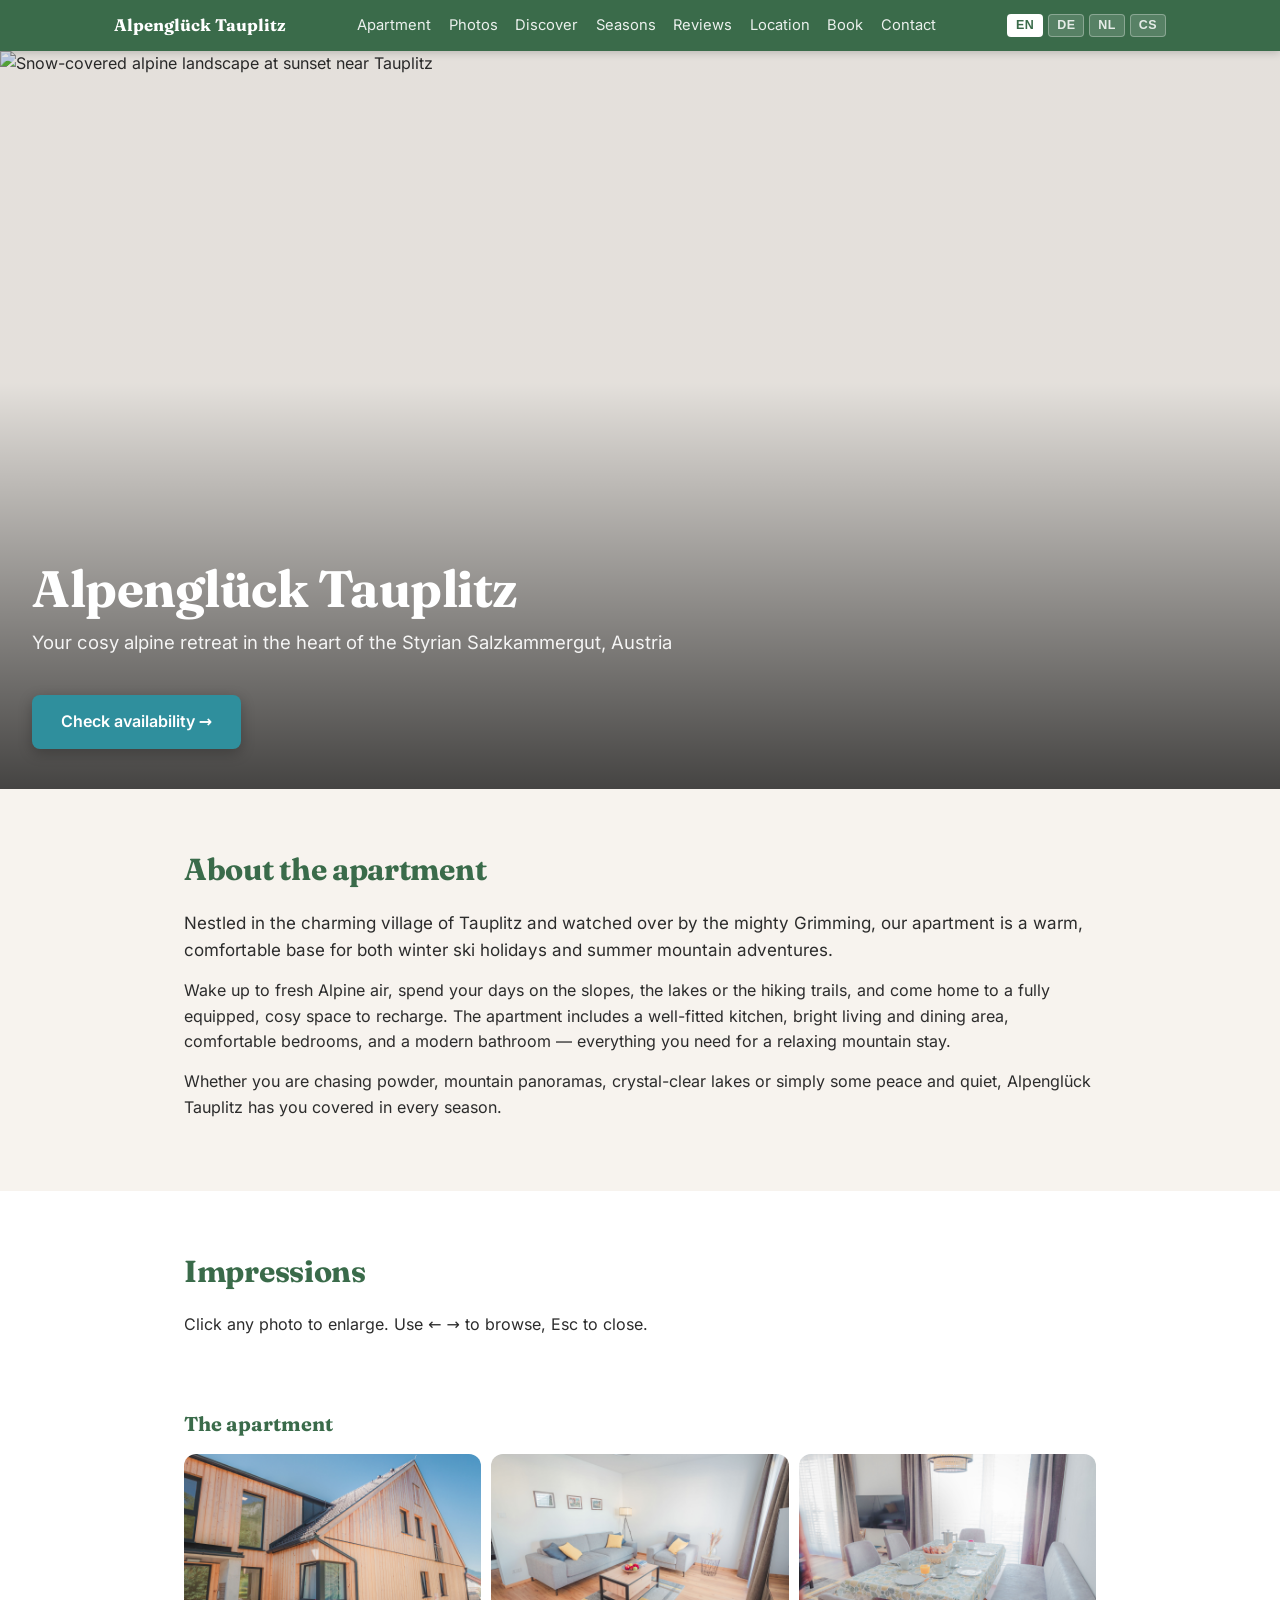
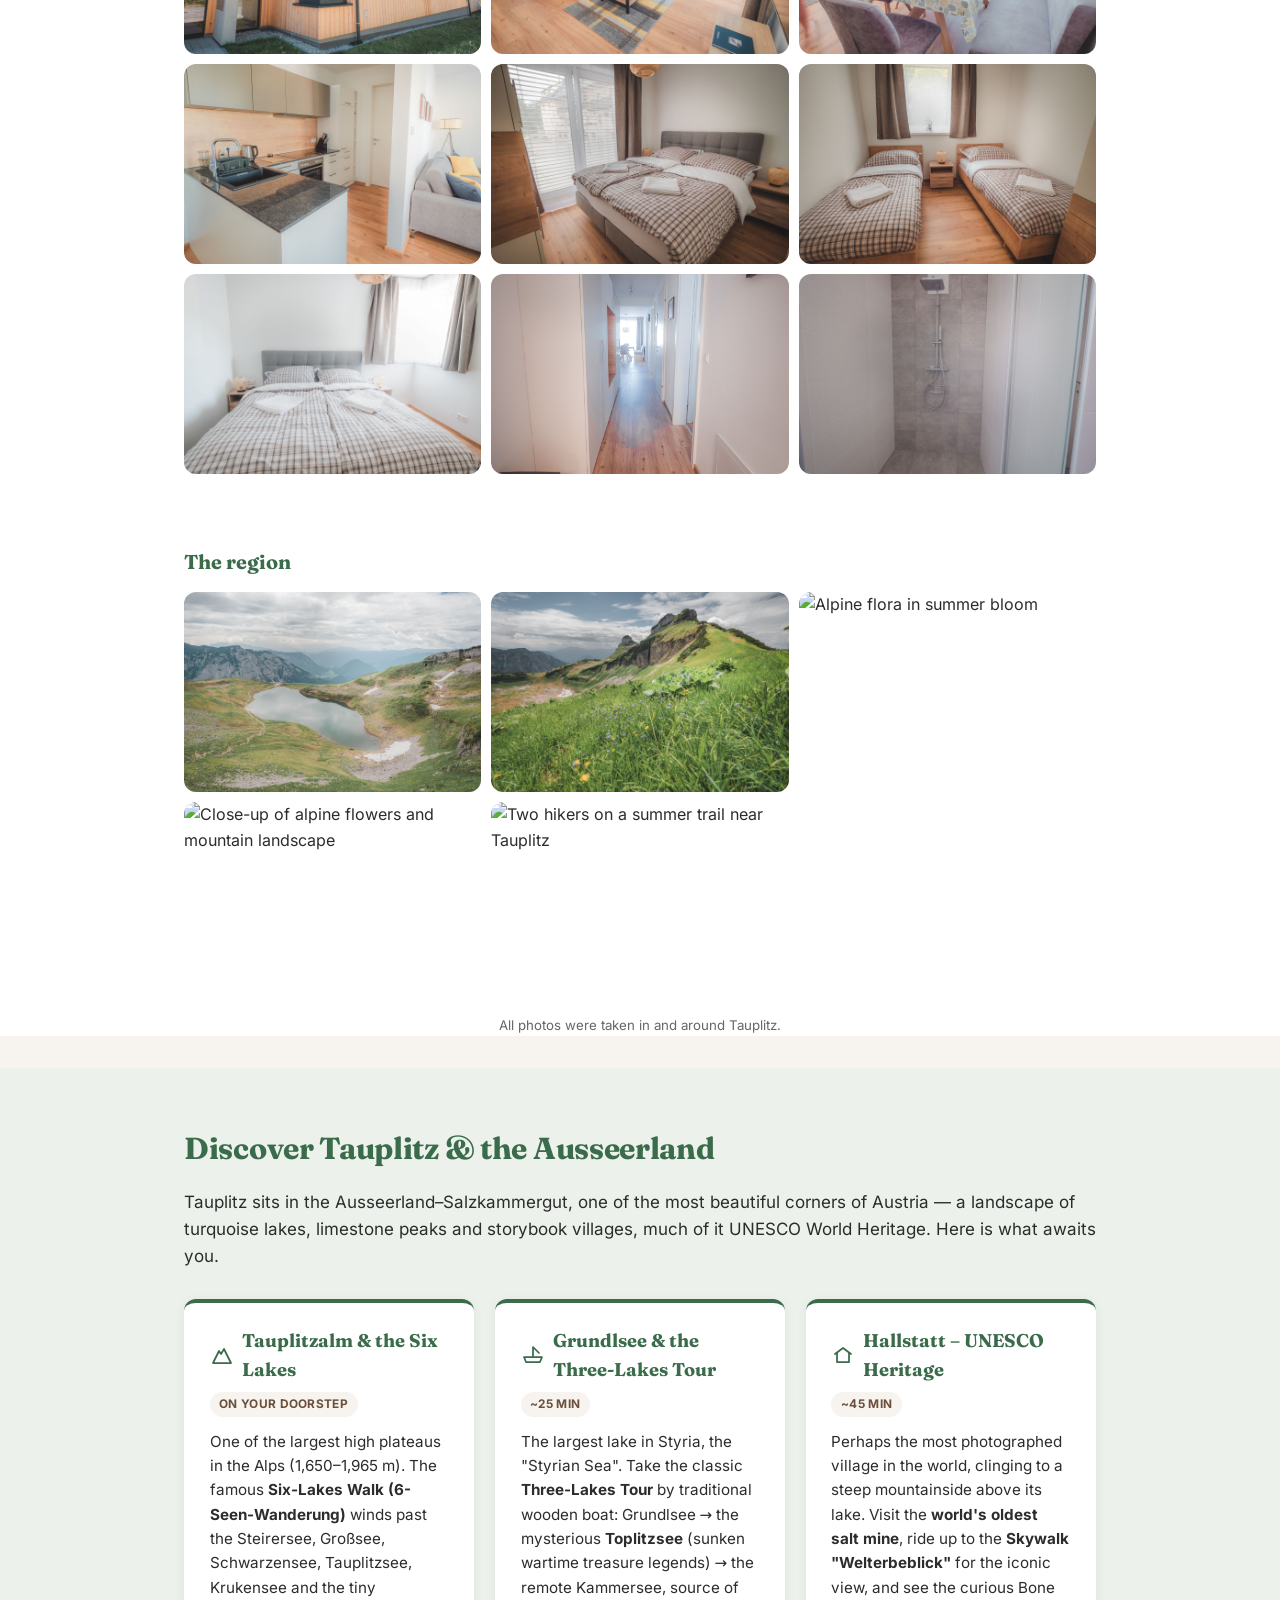
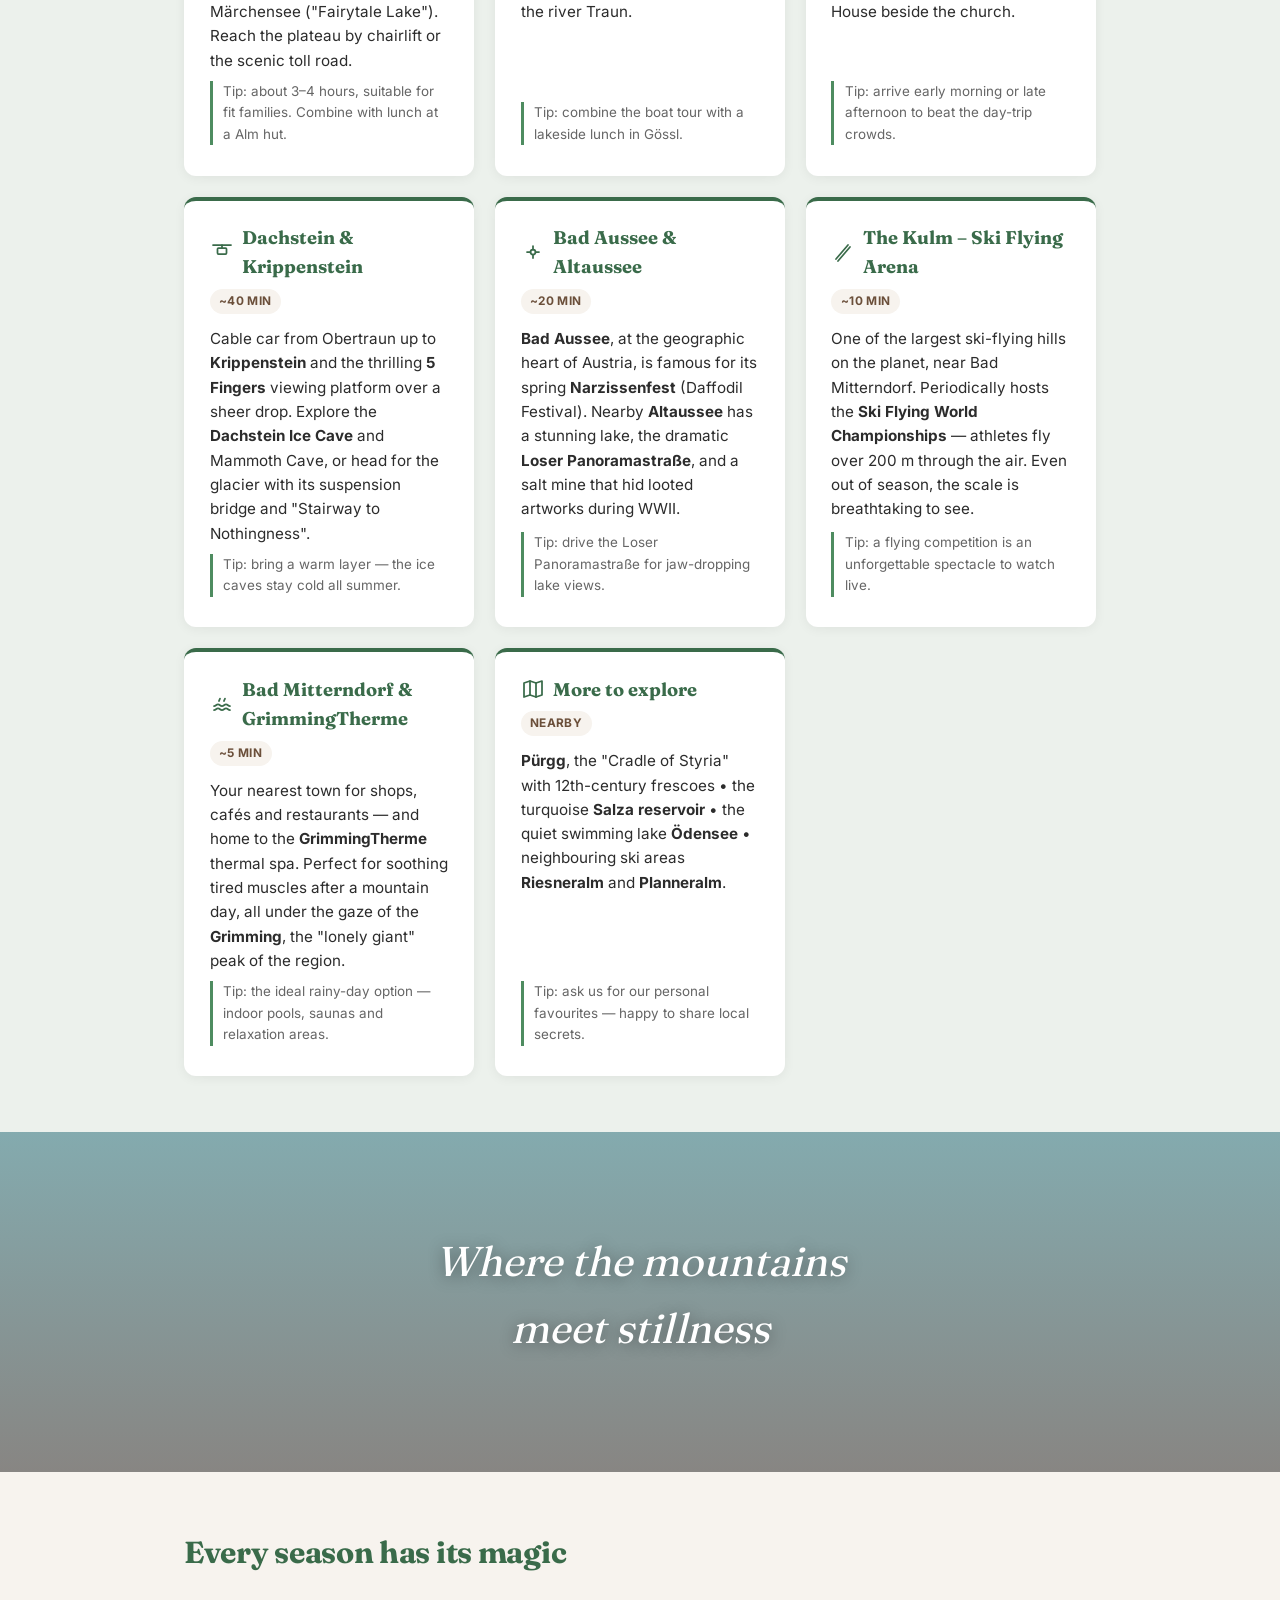
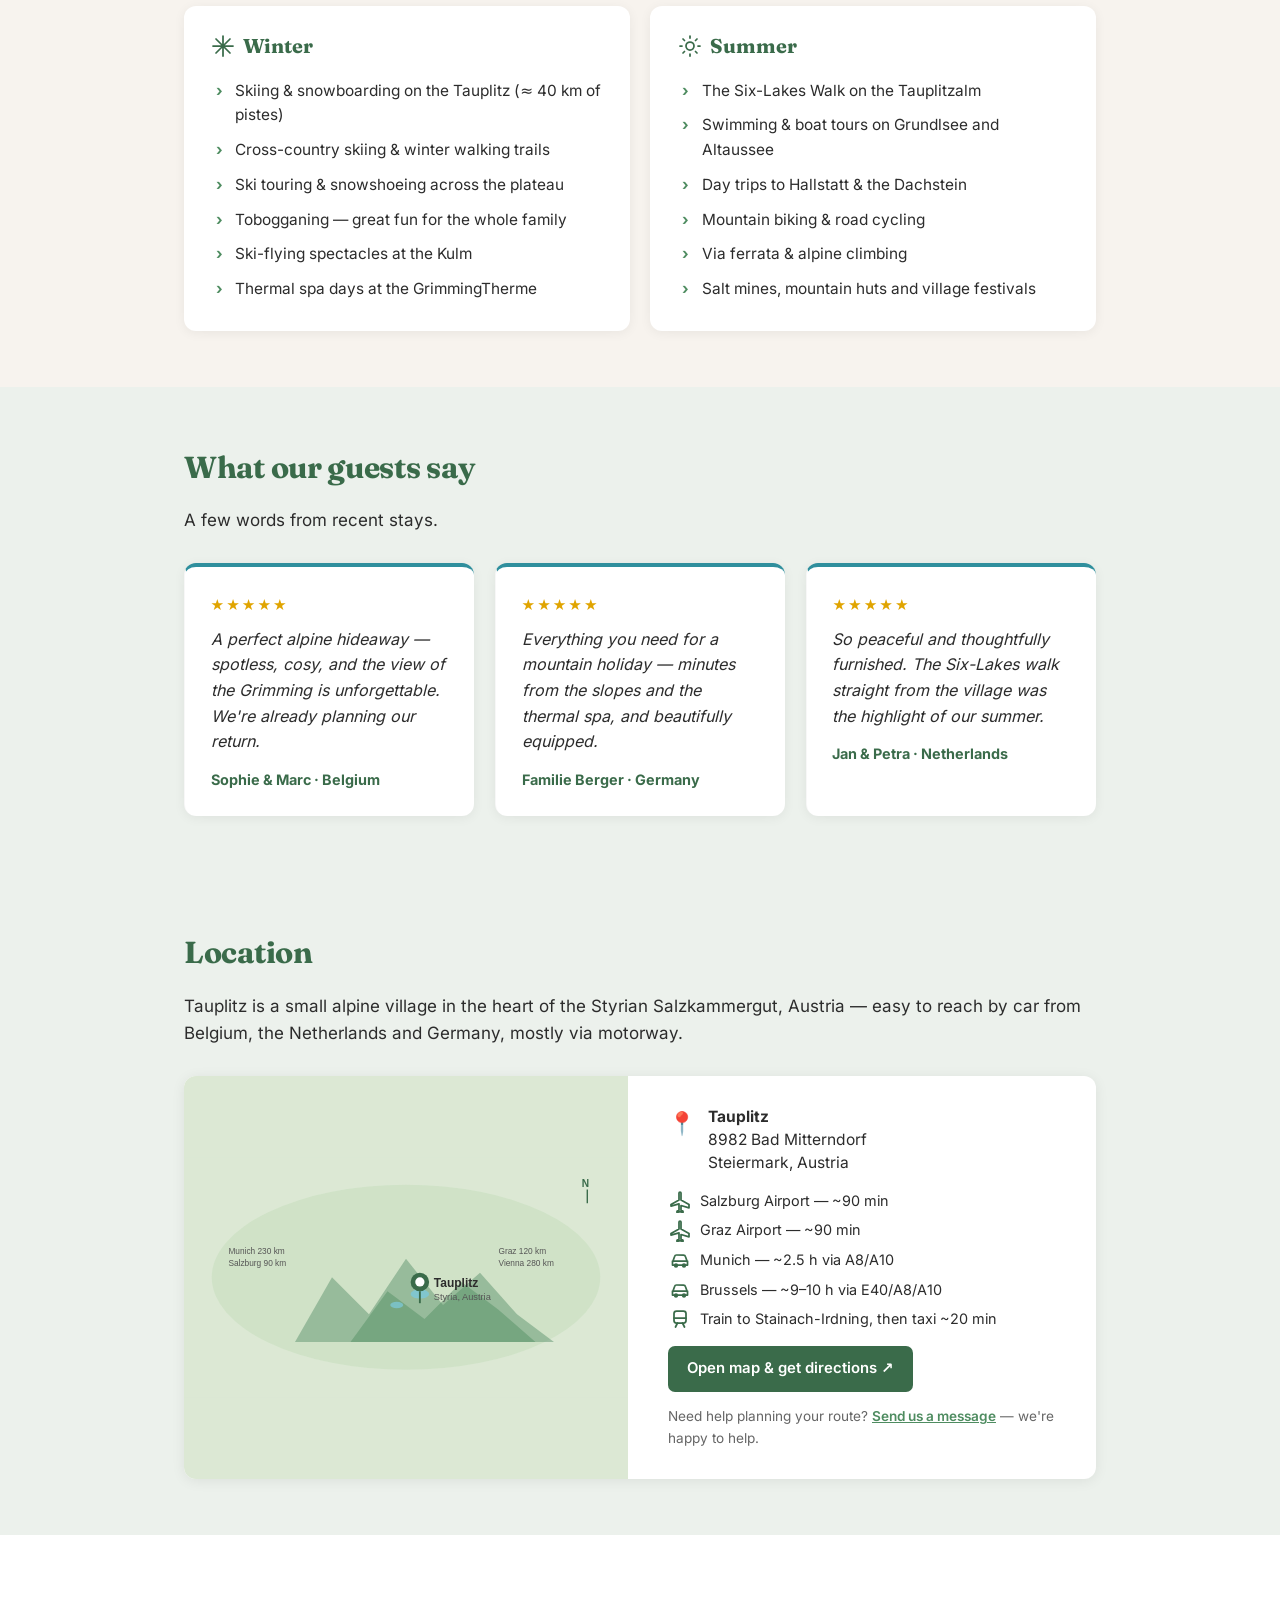
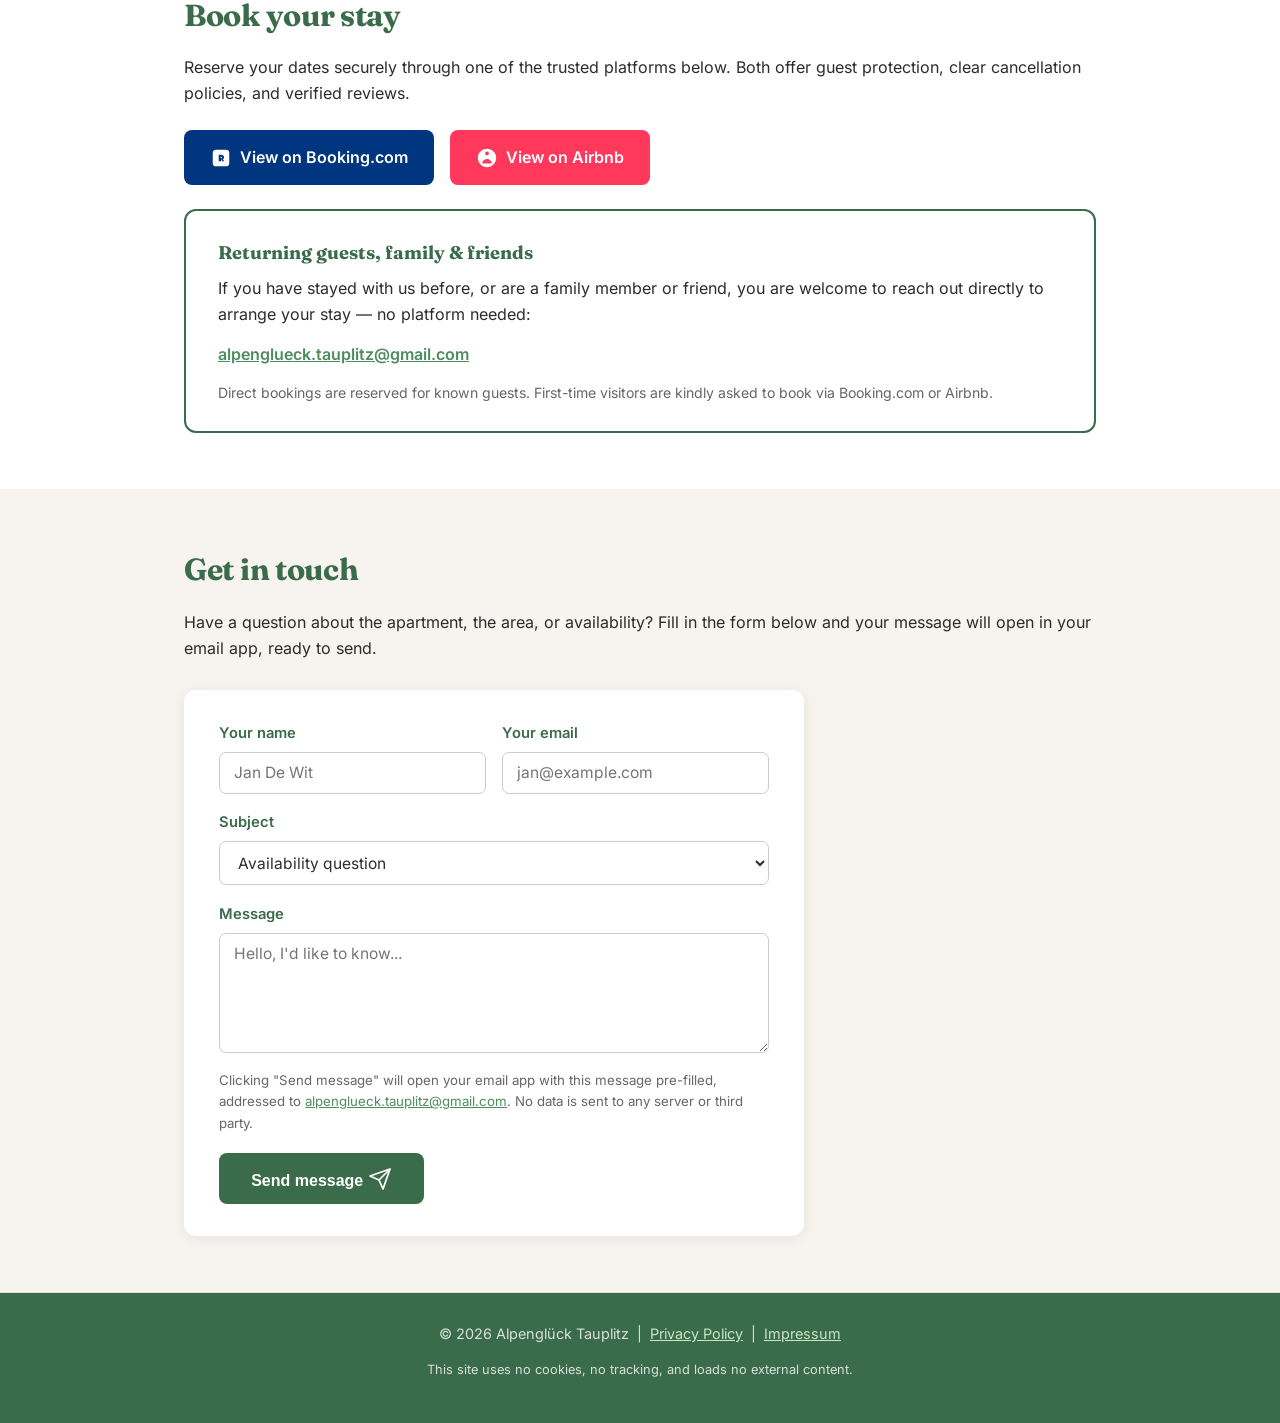
==== commit 74318691: "Add Austrian Impressum page (ECG/MedienG/GewO/UGB) and link in footer of all language pages" ====
--- a/index.html
+++ b/index.html
@@ -782,6 +782,8 @@
 <p>
     &copy; <span id="yr"></span> Alpengl&uuml;ck Tauplitz &nbsp;|&nbsp;
     <a href="/privacy.html"><span data-i18n="footer_privacy">Privacy Policy</span></a>
+    &nbsp;|&nbsp;
+    <a href="/impressum.html">Impressum</a>
 </p>
 <p style="margin-top:.4rem;font-size:.8rem;">
     This site uses no cookies, no tracking, and loads no external content.
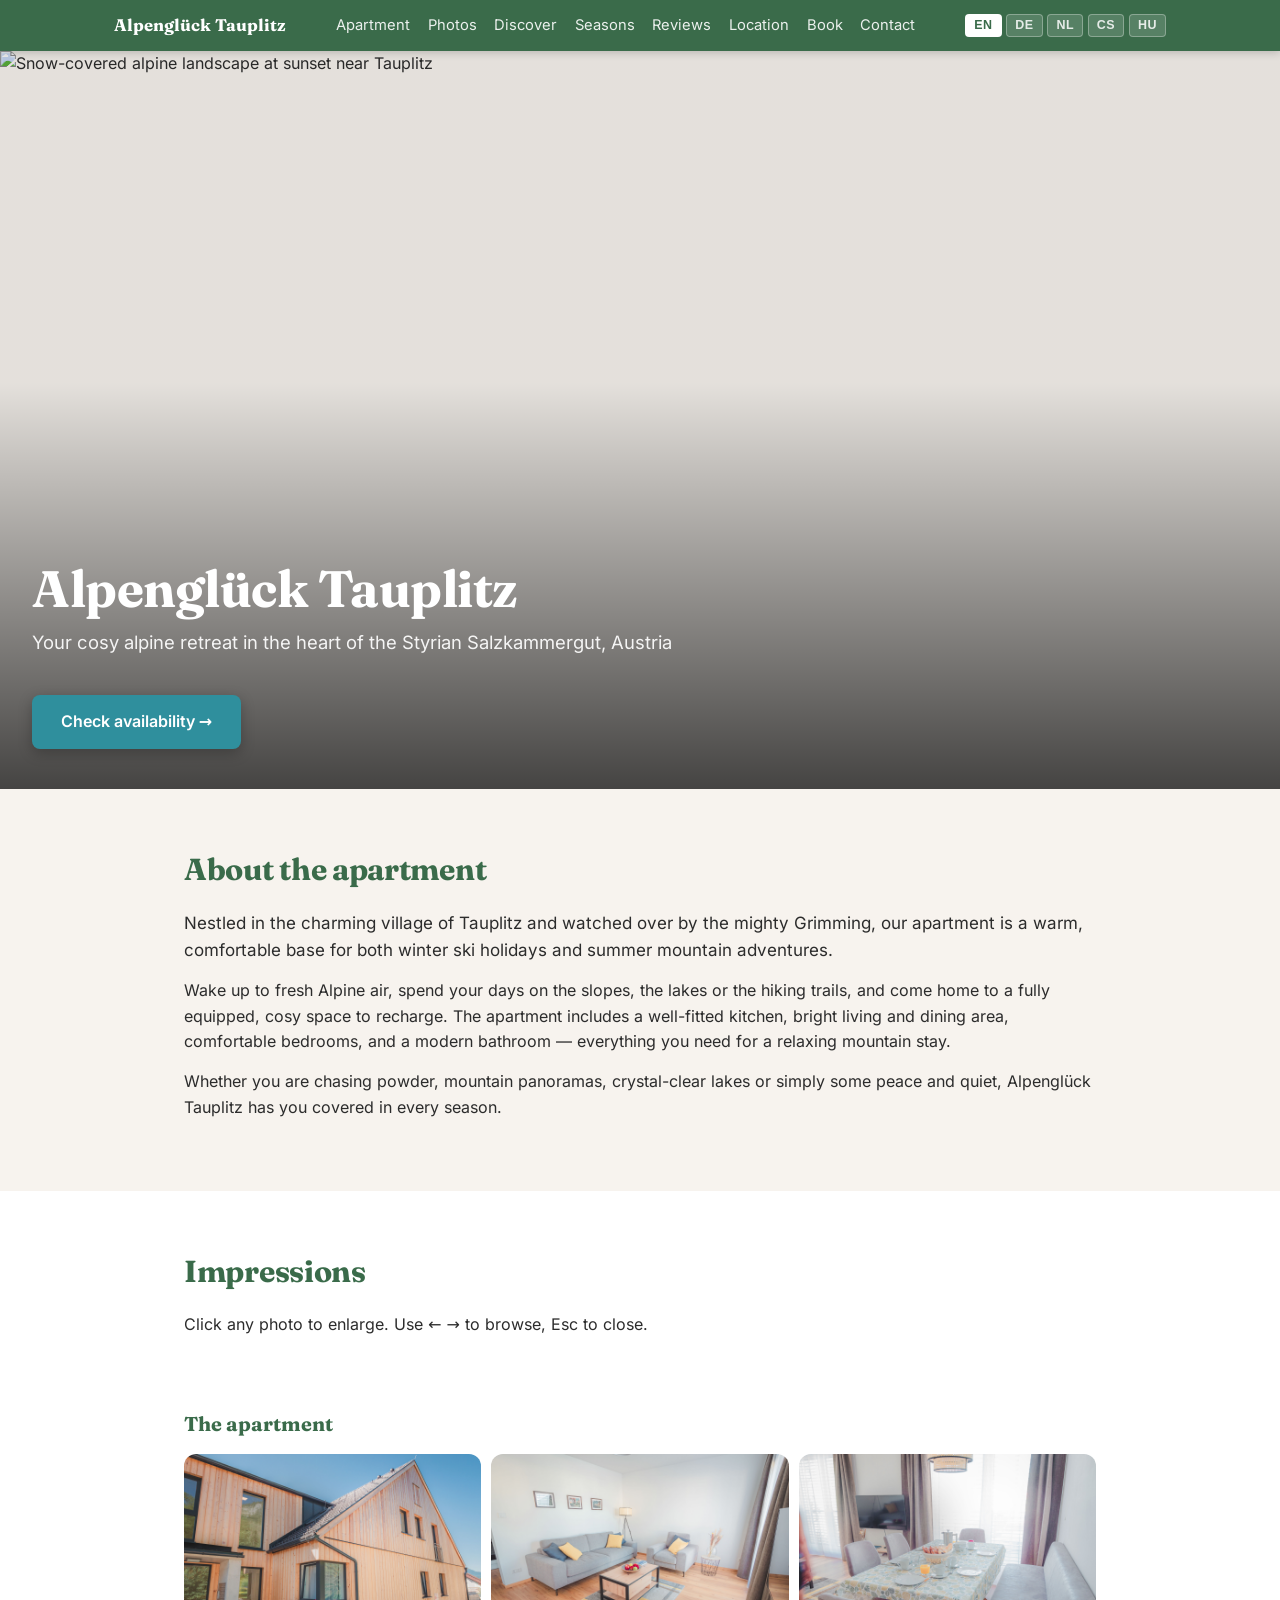
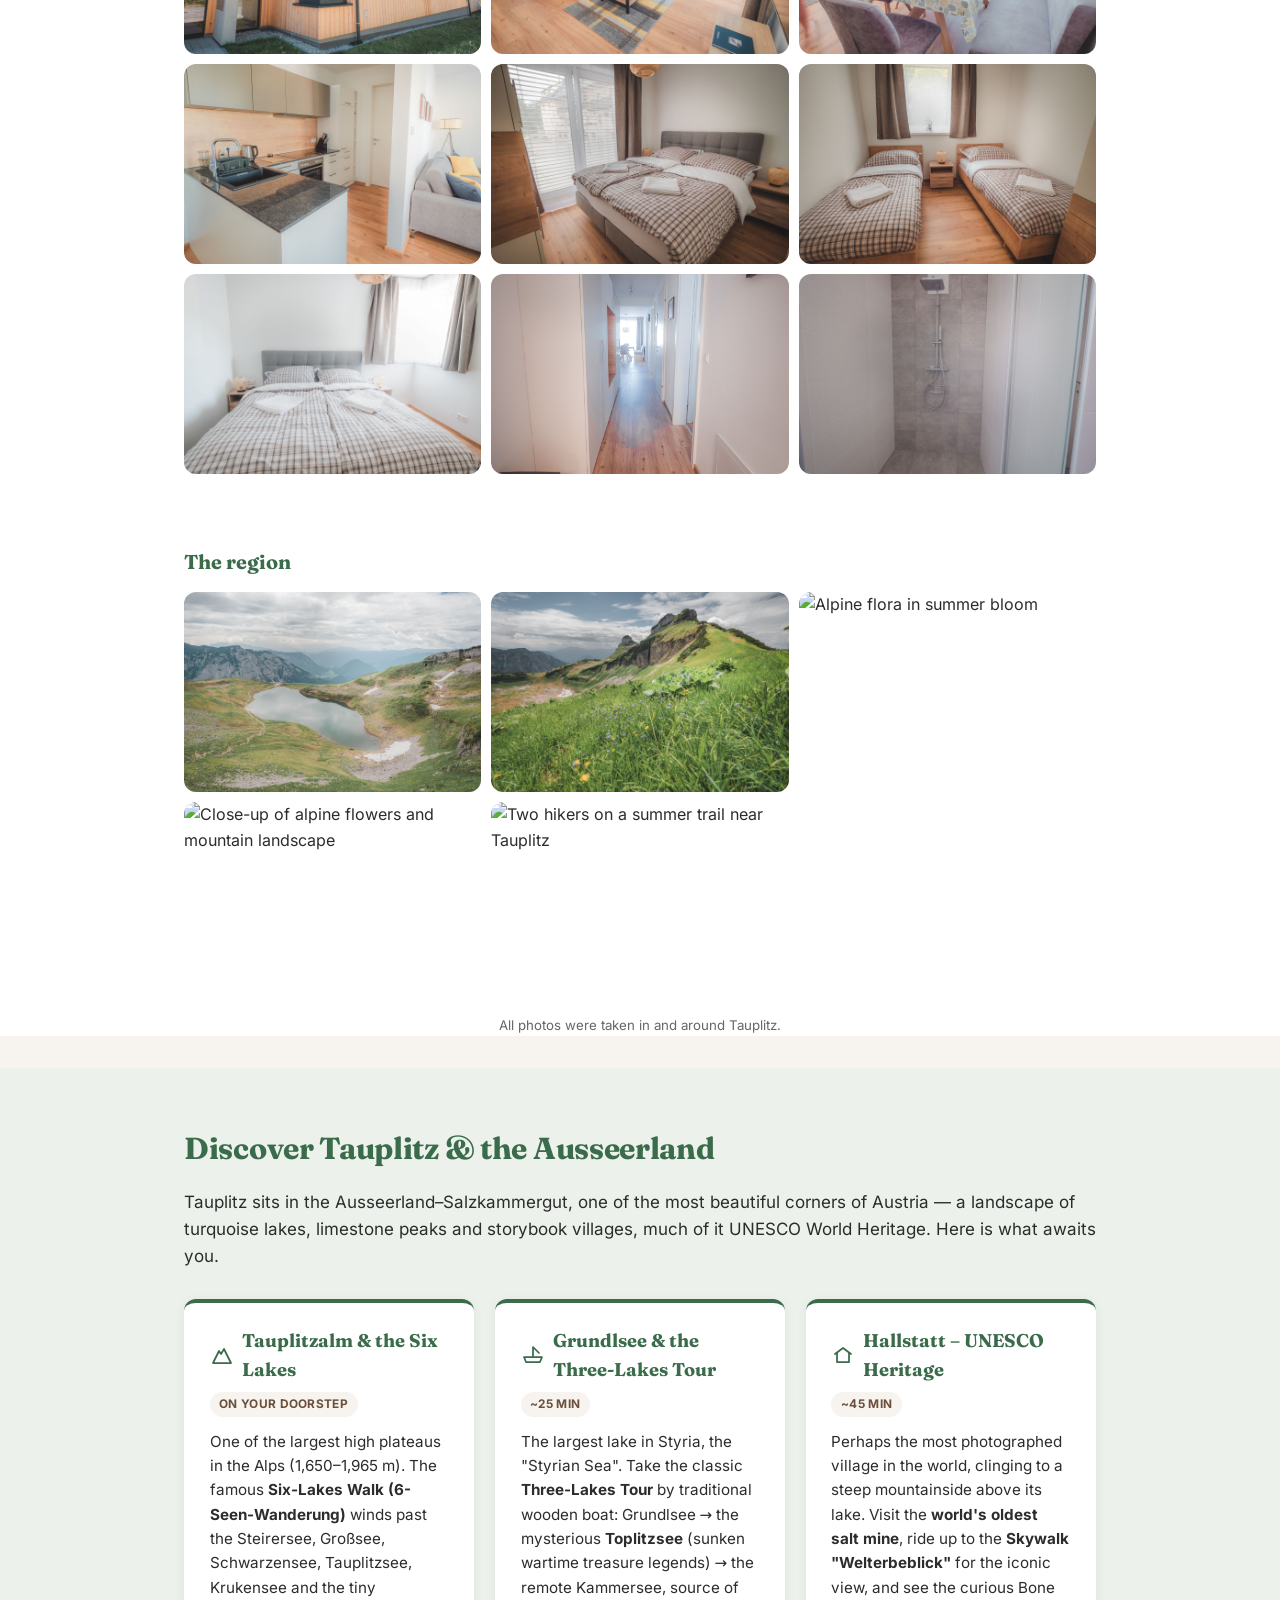
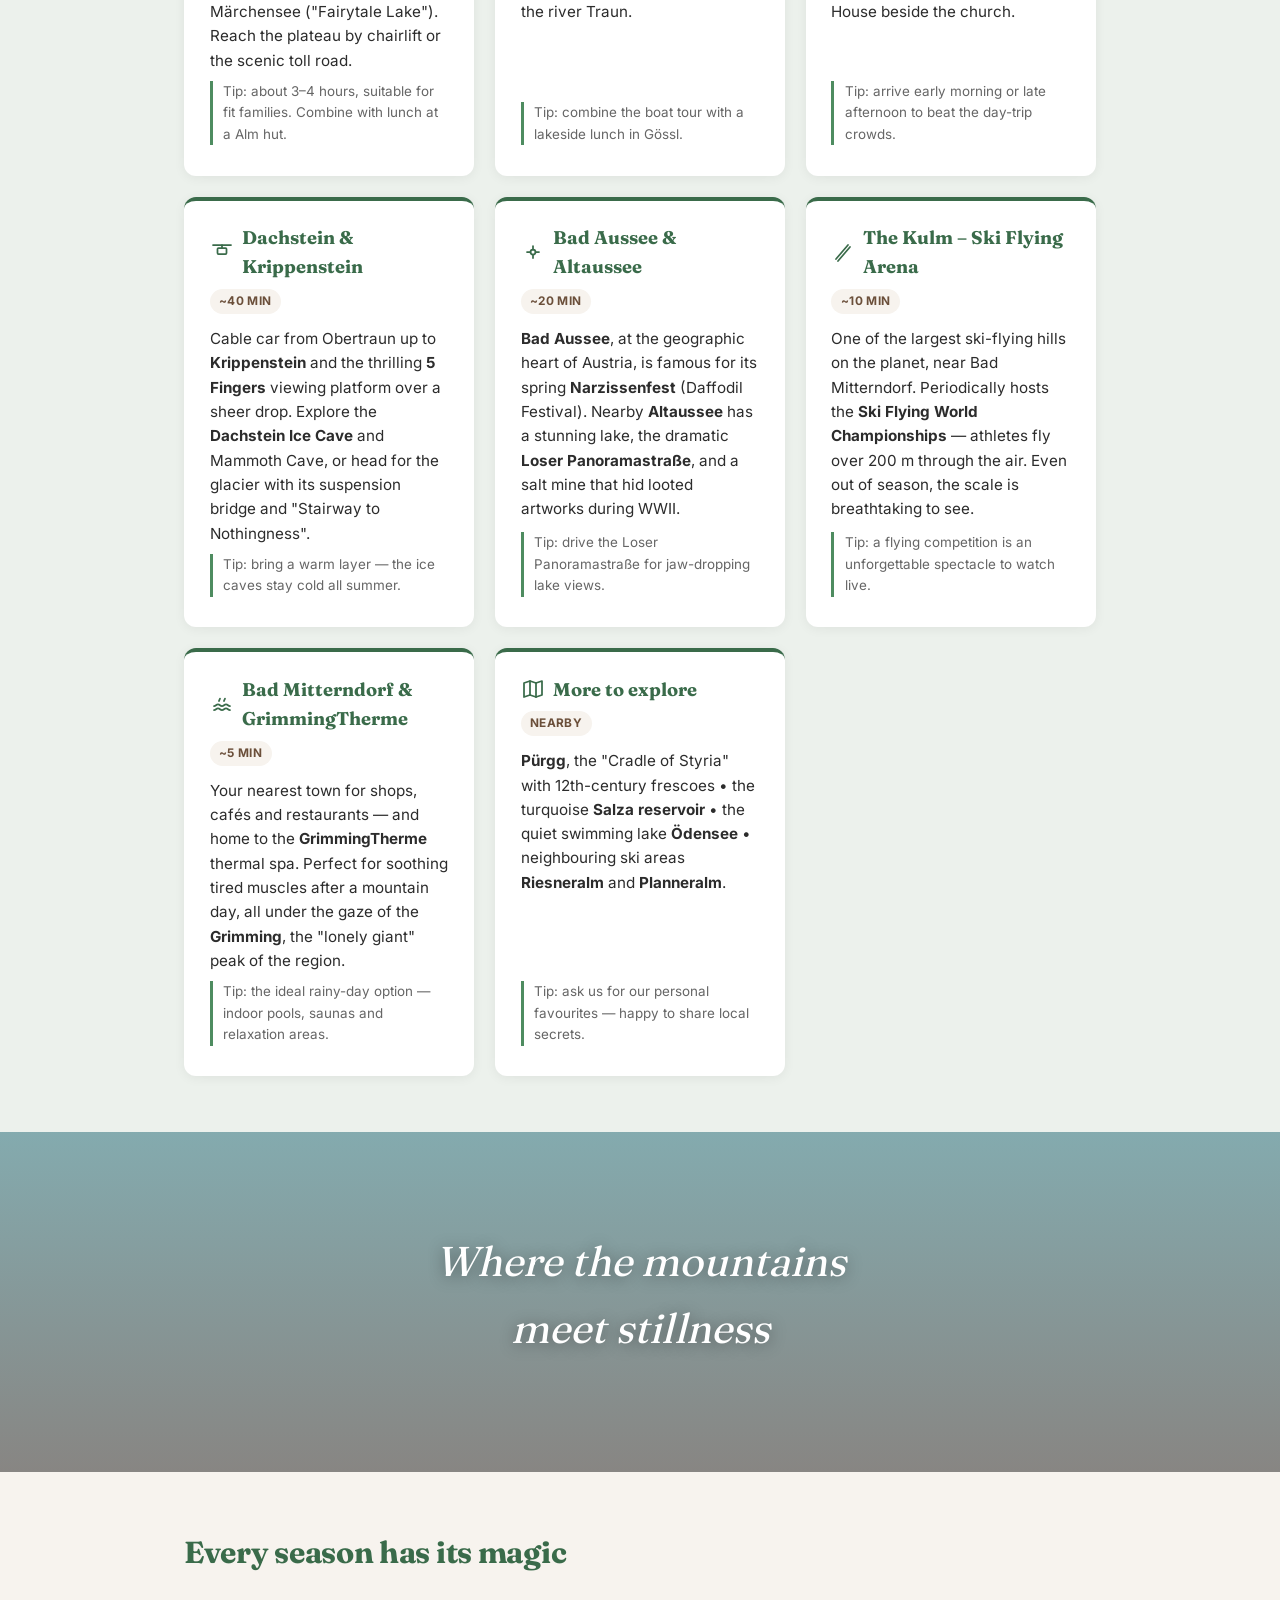
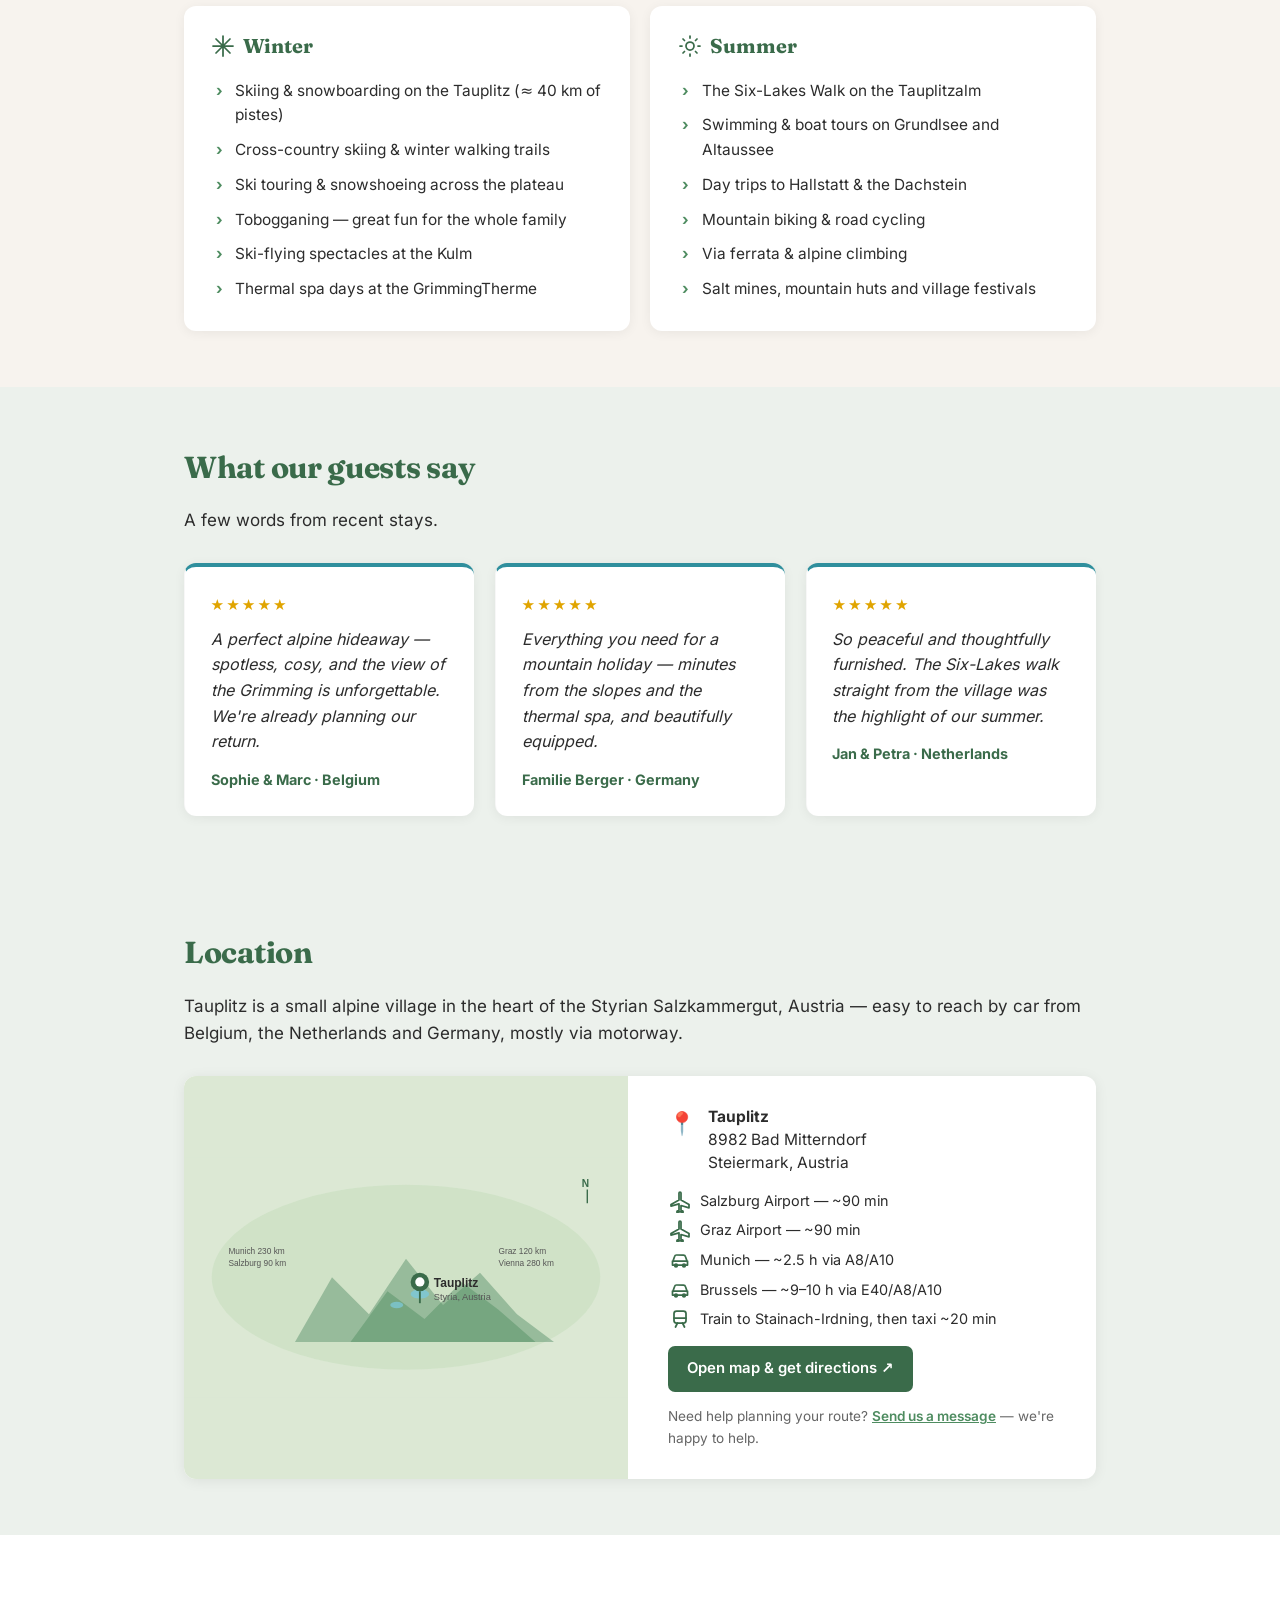
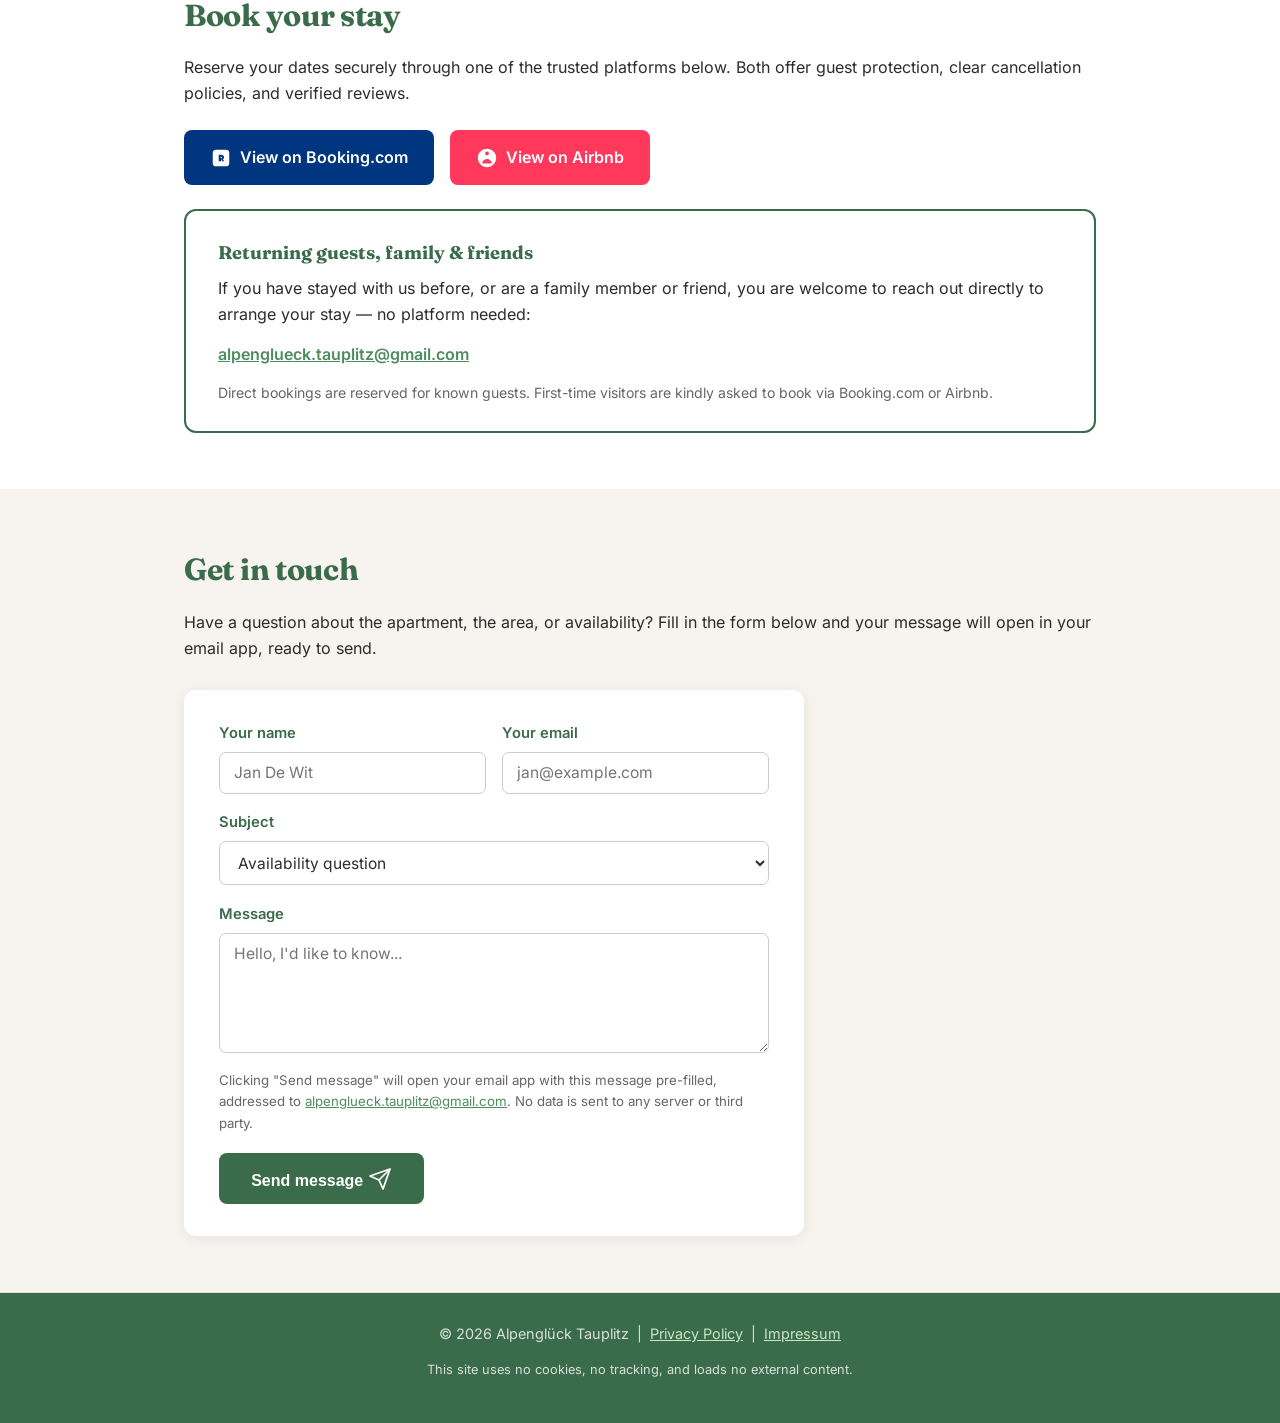
==== commit b29b1143: "Add Hungarian (HU) as 5th language: full translation, /hu/ page, hreflang cluster, sitemap, OG local" ====
--- a/index.html
+++ b/index.html
@@ -378,7 +378,7 @@
       box-shadow:0 8px 24px rgba(0,0,0,.10);
     }
   </style>
-<link href="https://alpenglueck-tauplitz.be/" rel="canonical"><link href="https://alpenglueck-tauplitz.be/" hreflang="en" rel="alternate"><link href="https://alpenglueck-tauplitz.be/de/" hreflang="de" rel="alternate"><link href="https://alpenglueck-tauplitz.be/nl/" hreflang="nl" rel="alternate"><link href="https://alpenglueck-tauplitz.be/cs/" hreflang="cs" rel="alternate"><link href="https://alpenglueck-tauplitz.be/" hreflang="x-default" rel="alternate"><meta content="website" property="og:type"><meta content="Alpengl&uuml;ck Tauplitz" property="og:site_name"><meta content="Alpengl&uuml;ck Tauplitz &ndash; Alpine Apartment in the Styrian Alps" property="og:title"><meta content="Cosy alpine apartment in Tauplitz, Austria. Your base for the Tauplitzalm, Grundlsee, Hallstatt and the Dachstein. Book via Booking.com or Airbnb." property="og:description"><meta content="https://alpenglueck-tauplitz.be/" property="og:url"><meta content="https://alpenglueck-tauplitz.be/images/hero.jpg" property="og:image"><meta content="en_US" property="og:locale"><meta content="summary_large_image" name="twitter:card"><meta content="Alpengl&uuml;ck Tauplitz &ndash; Alpine Apartment in the Styrian Alps" name="twitter:title"><meta content="Cosy alpine apartment in Tauplitz, Austria. Your base for the Tauplitzalm, Grundlsee, Hallstatt and the Dachstein. Book via Booking.com or Airbnb." name="twitter:description"><meta content="https://alpenglueck-tauplitz.be/images/hero.jpg" name="twitter:image"><meta content="AT-6" name="geo.region"><meta content="Tauplitz, Bad Mitterndorf" name="geo.placename"><meta content="47.5717;14.0086" name="geo.position"><meta content="47.5717, 14.0086" name="ICBM"><meta content="#3a6b4a" name="theme-color"><meta content="index, follow" name="robots"><meta content="Alpengl&uuml;ck Tauplitz" name="author"><script type="application/ld+json">{
+<link href="https://alpenglueck-tauplitz.be/" rel="canonical"><link href="https://alpenglueck-tauplitz.be/" hreflang="en" rel="alternate"><link href="https://alpenglueck-tauplitz.be/de/" hreflang="de" rel="alternate"><link href="https://alpenglueck-tauplitz.be/nl/" hreflang="nl" rel="alternate"><link href="https://alpenglueck-tauplitz.be/cs/" hreflang="cs" rel="alternate"><link href="https://alpenglueck-tauplitz.be/hu/" hreflang="hu" rel="alternate"><link href="https://alpenglueck-tauplitz.be/" hreflang="x-default" rel="alternate"><meta content="website" property="og:type"><meta content="Alpengl&uuml;ck Tauplitz" property="og:site_name"><meta content="Alpengl&uuml;ck Tauplitz &ndash; Alpine Apartment in the Styrian Alps" property="og:title"><meta content="Cosy alpine apartment in Tauplitz, Austria. Your base for the Tauplitzalm, Grundlsee, Hallstatt and the Dachstein. Book via Booking.com or Airbnb." property="og:description"><meta content="https://alpenglueck-tauplitz.be/" property="og:url"><meta content="https://alpenglueck-tauplitz.be/images/hero.jpg" property="og:image"><meta content="en_US" property="og:locale"><meta content="summary_large_image" name="twitter:card"><meta content="Alpengl&uuml;ck Tauplitz &ndash; Alpine Apartment in the Styrian Alps" name="twitter:title"><meta content="Cosy alpine apartment in Tauplitz, Austria. Your base for the Tauplitzalm, Grundlsee, Hallstatt and the Dachstein. Book via Booking.com or Airbnb." name="twitter:description"><meta content="https://alpenglueck-tauplitz.be/images/hero.jpg" name="twitter:image"><meta content="AT-6" name="geo.region"><meta content="Tauplitz, Bad Mitterndorf" name="geo.placename"><meta content="47.5717;14.0086" name="geo.position"><meta content="47.5717, 14.0086" name="ICBM"><meta content="#3a6b4a" name="theme-color"><meta content="index, follow" name="robots"><meta content="Alpengl&uuml;ck Tauplitz" name="author"><script type="application/ld+json">{
   "@context": "https://schema.org",
   "@type": "LodgingBusiness",
   "name": "Alpenglück Tauplitz",
@@ -423,7 +423,8 @@
     "en",
     "de",
     "nl",
-    "cs"
+    "cs",
+    "hu"
   ],
   "sameAs": [
     "https://www.booking.com/Share-NSsUTZE",
@@ -450,6 +451,7 @@
 <button data-lang="de" onclick="location.href='/de/'">DE</button>
 <button data-lang="nl" onclick="location.href='/nl/'">NL</button>
 <button data-lang="cs" onclick="location.href='/cs/'">CS</button>
+<button data-lang="hu" onclick="location.href='/hu/'">HU</button>
 </div>
 </div>
 </header>
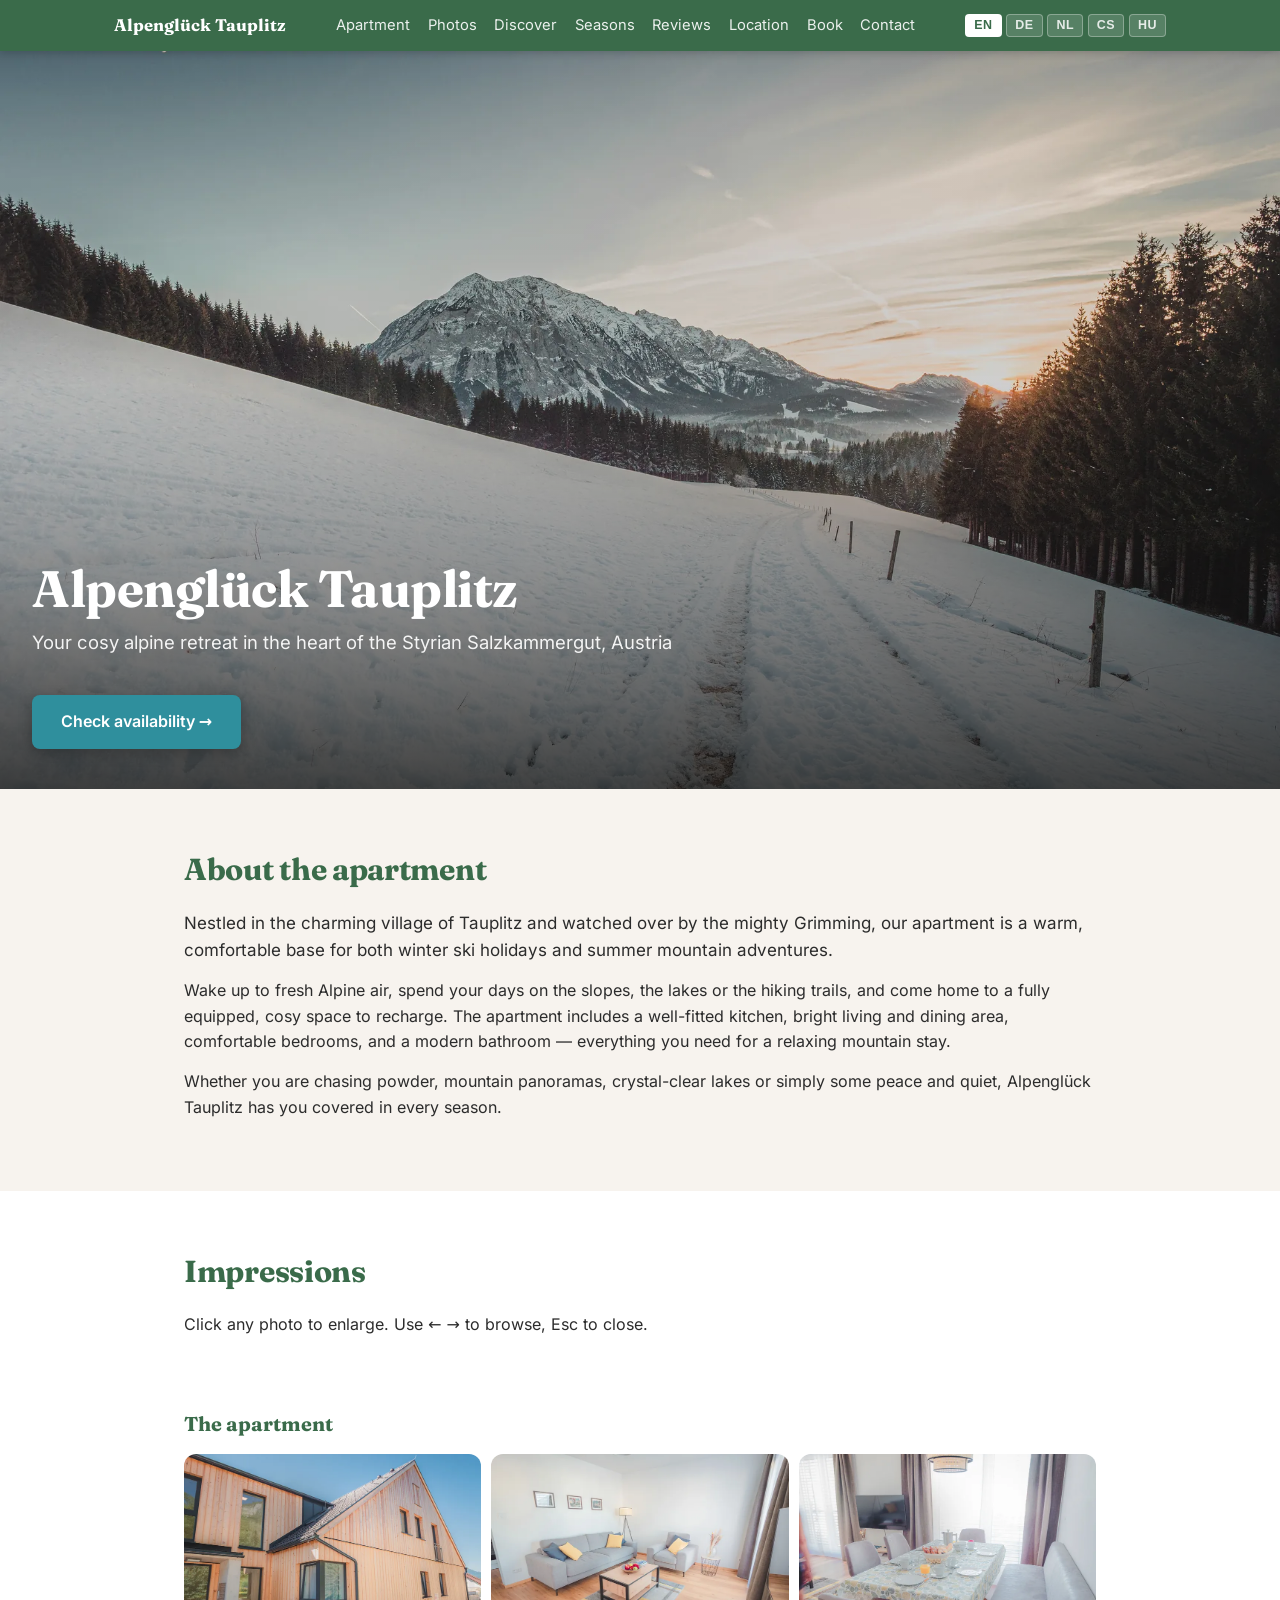
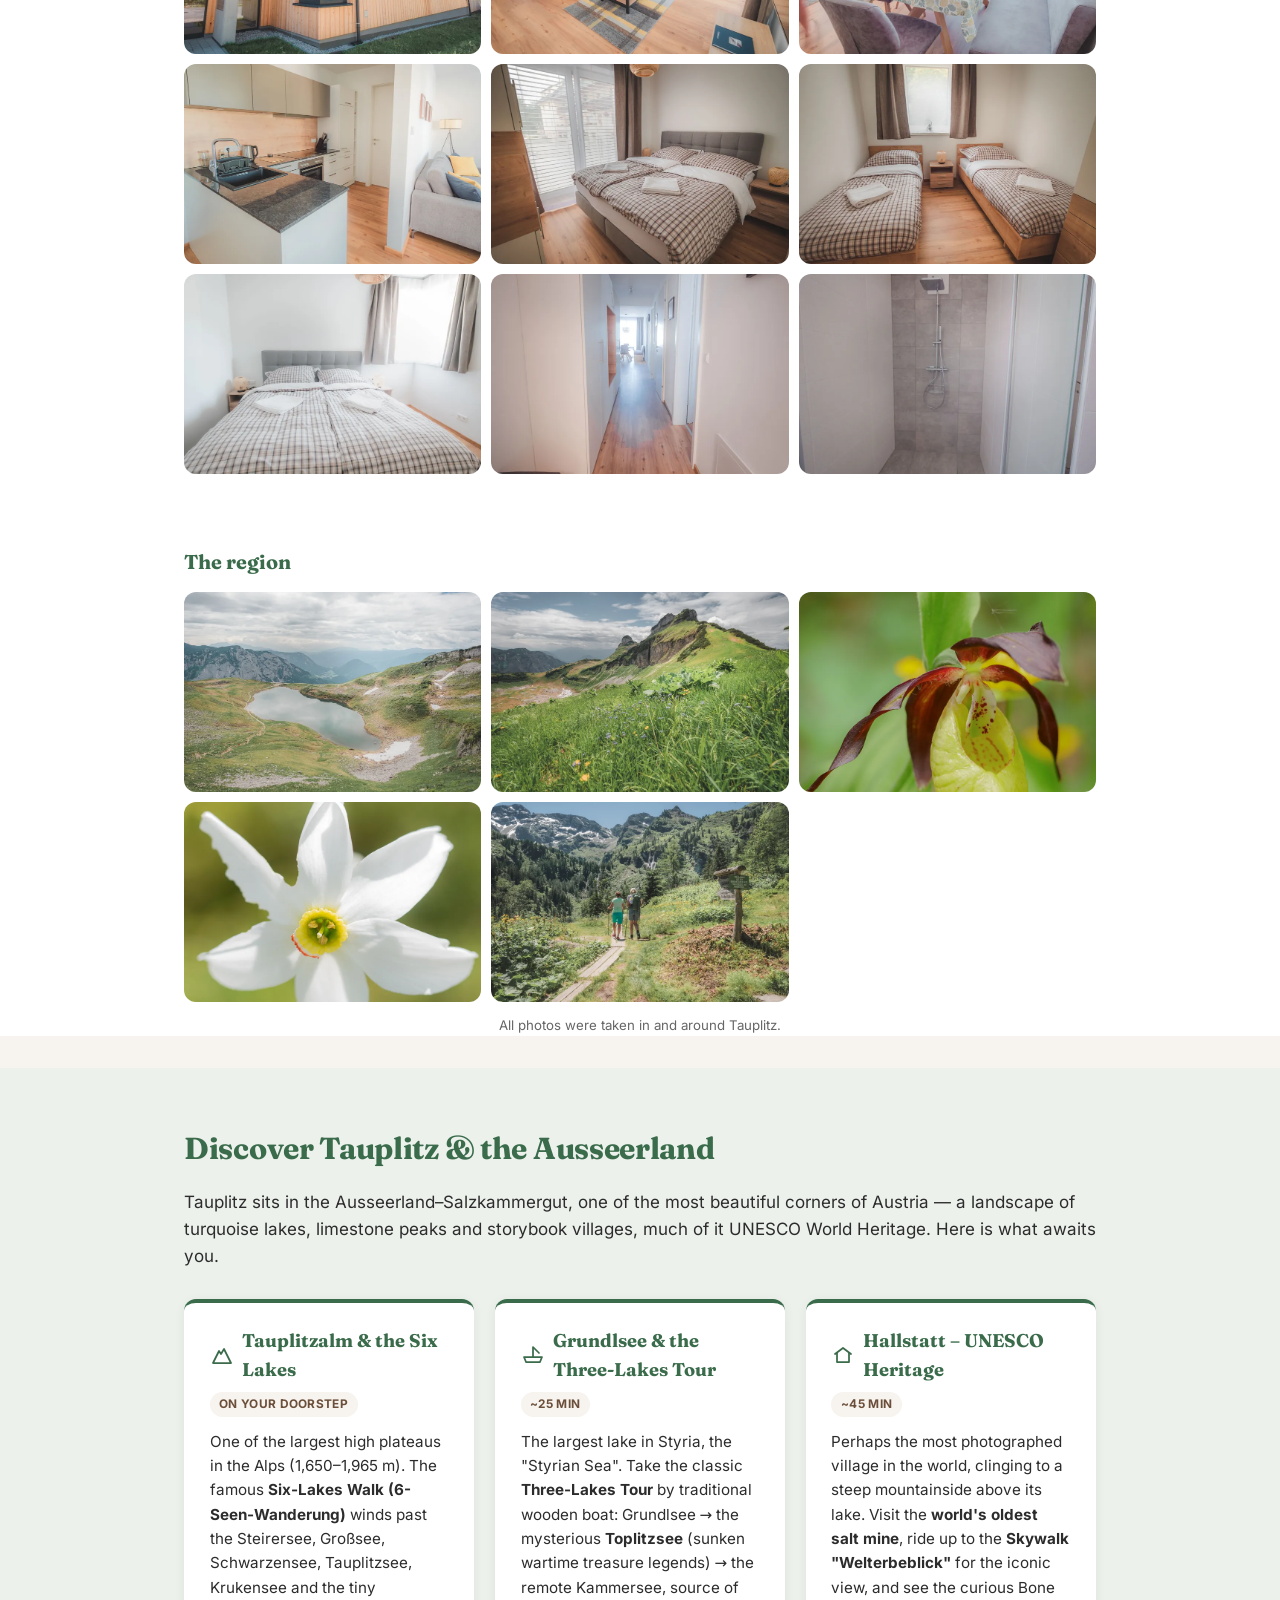
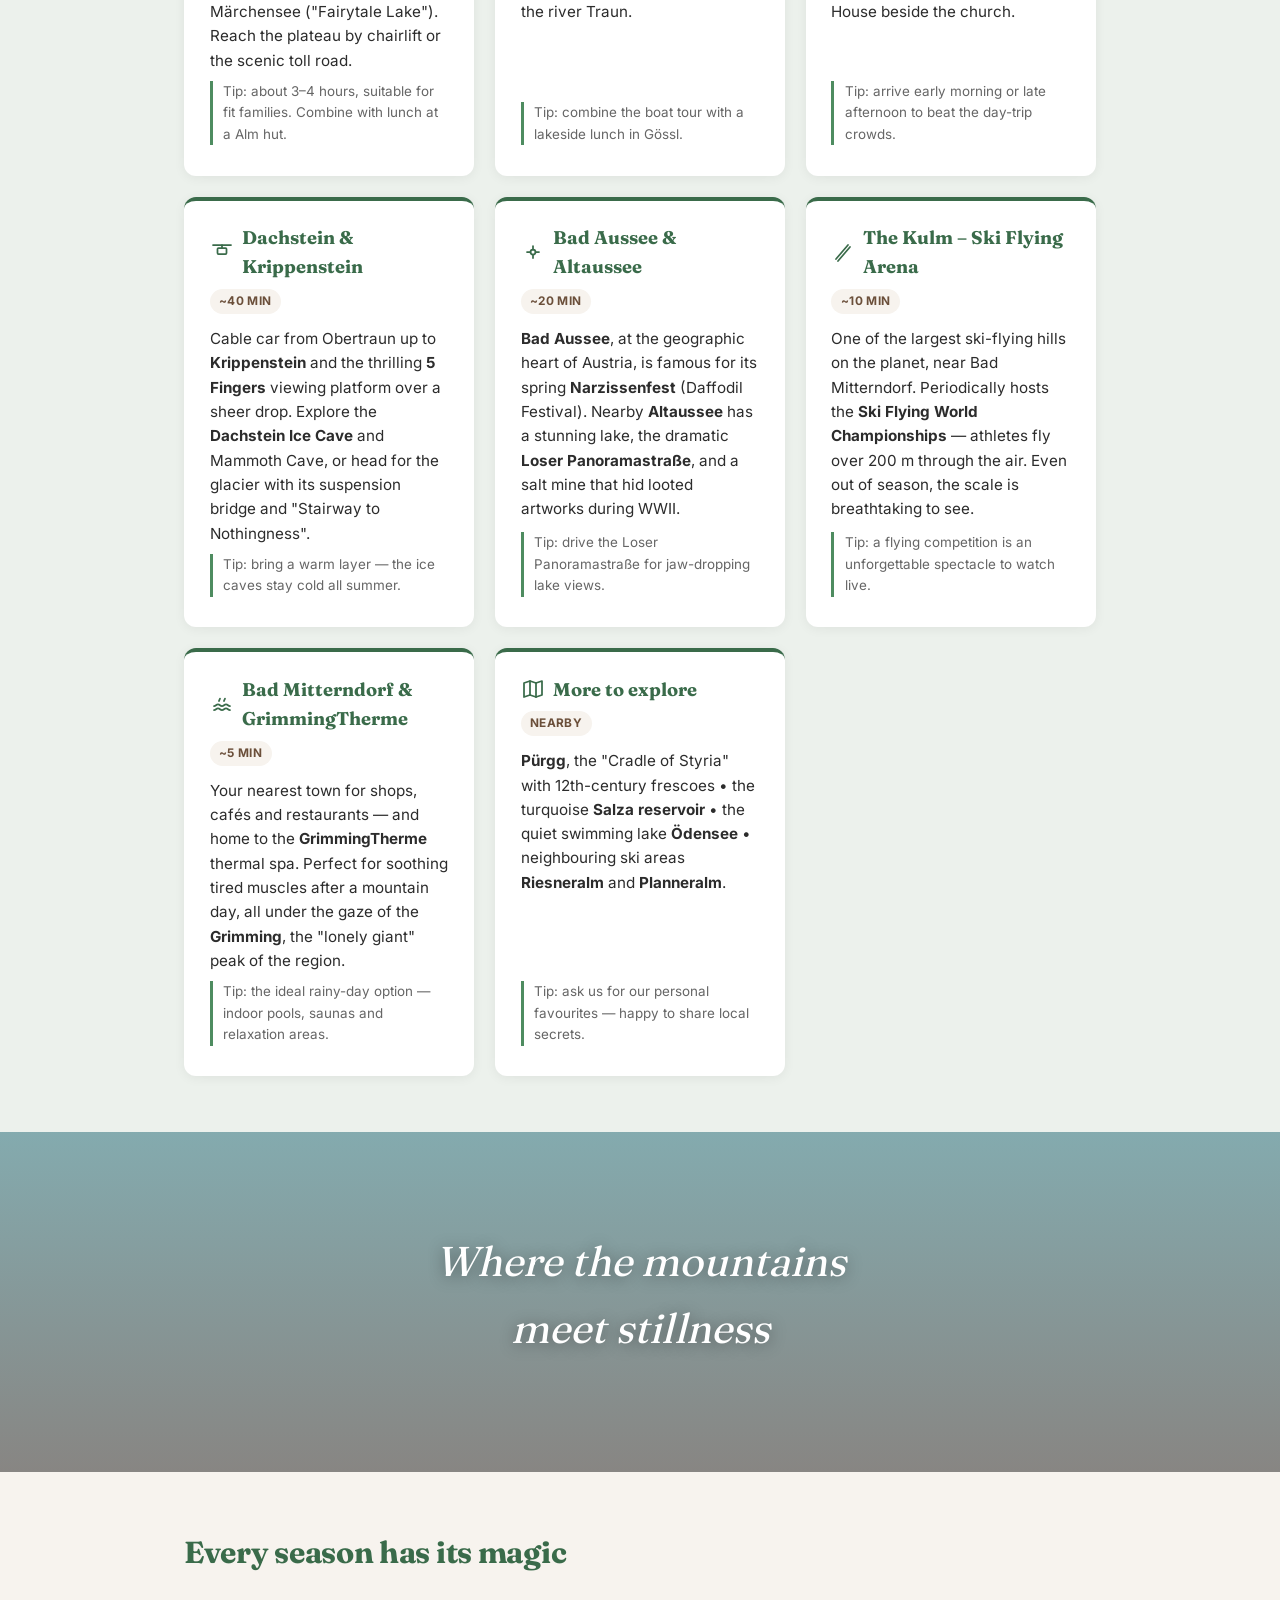
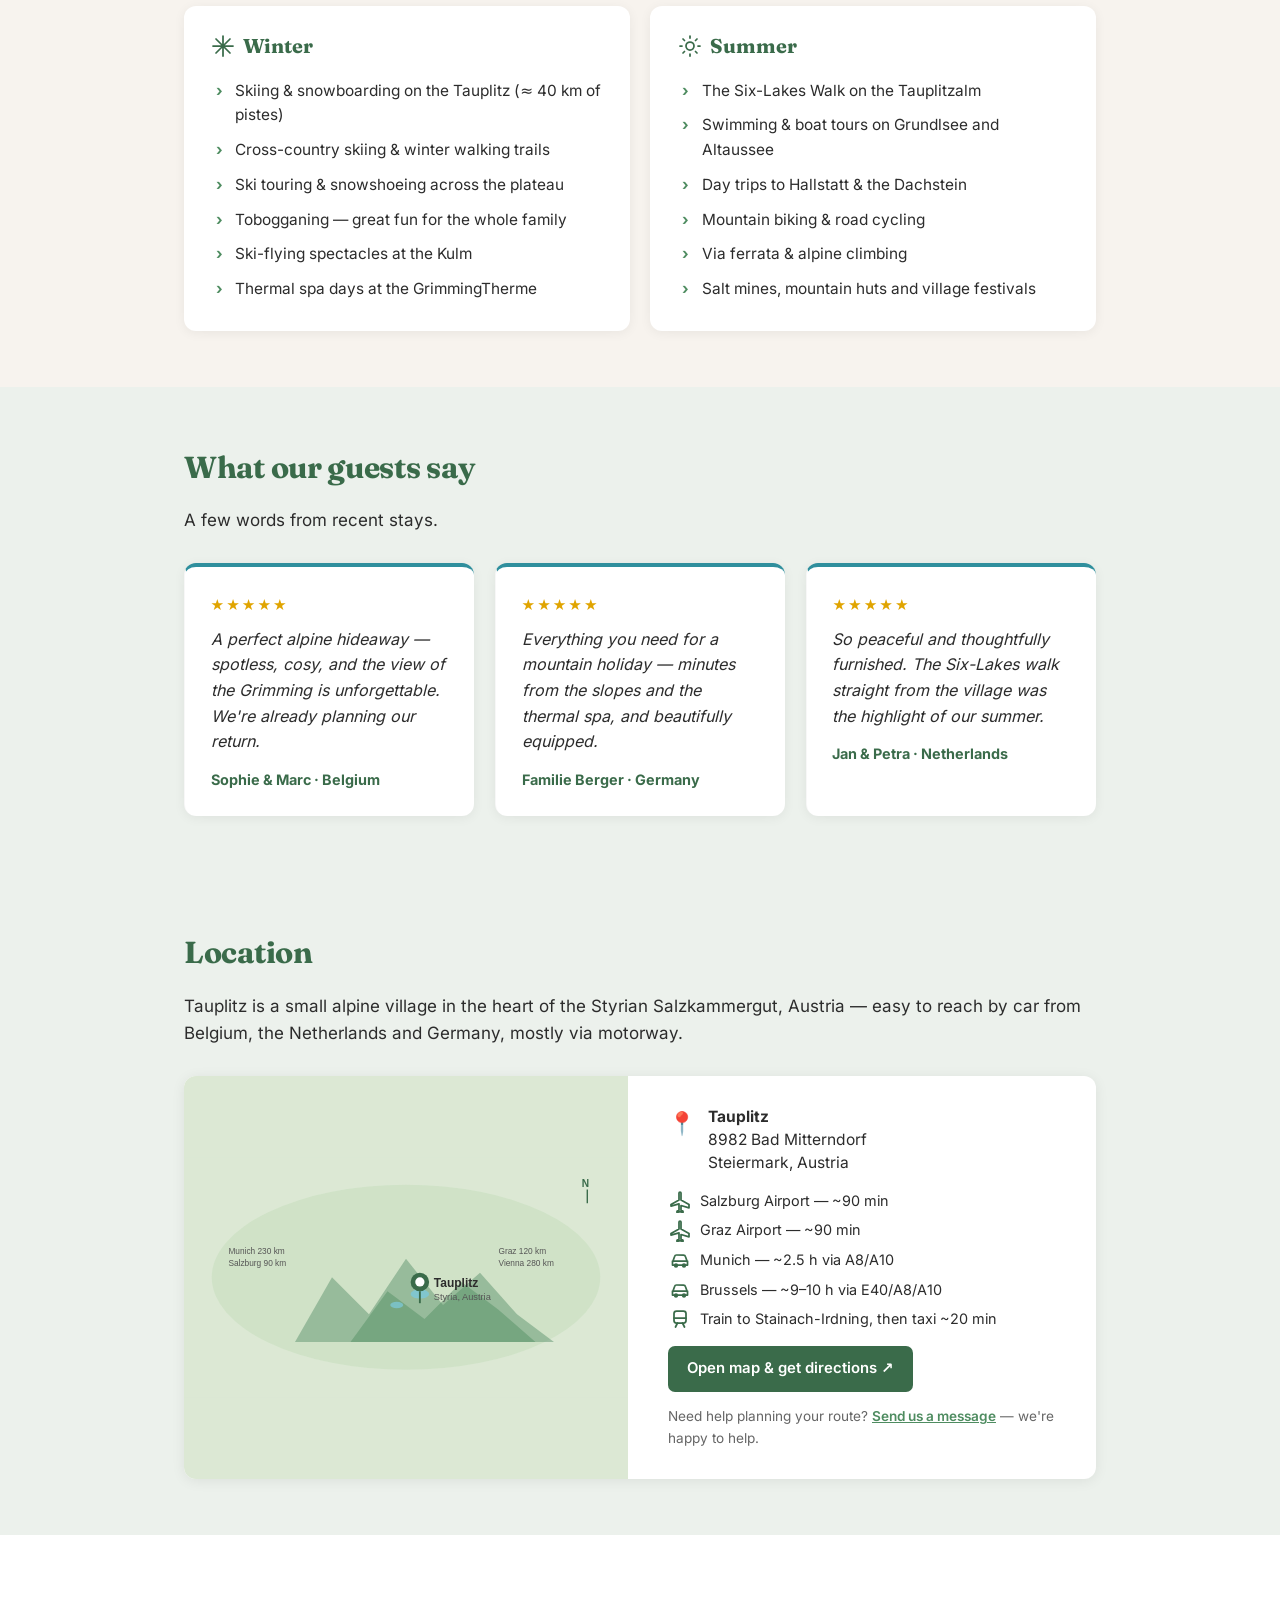
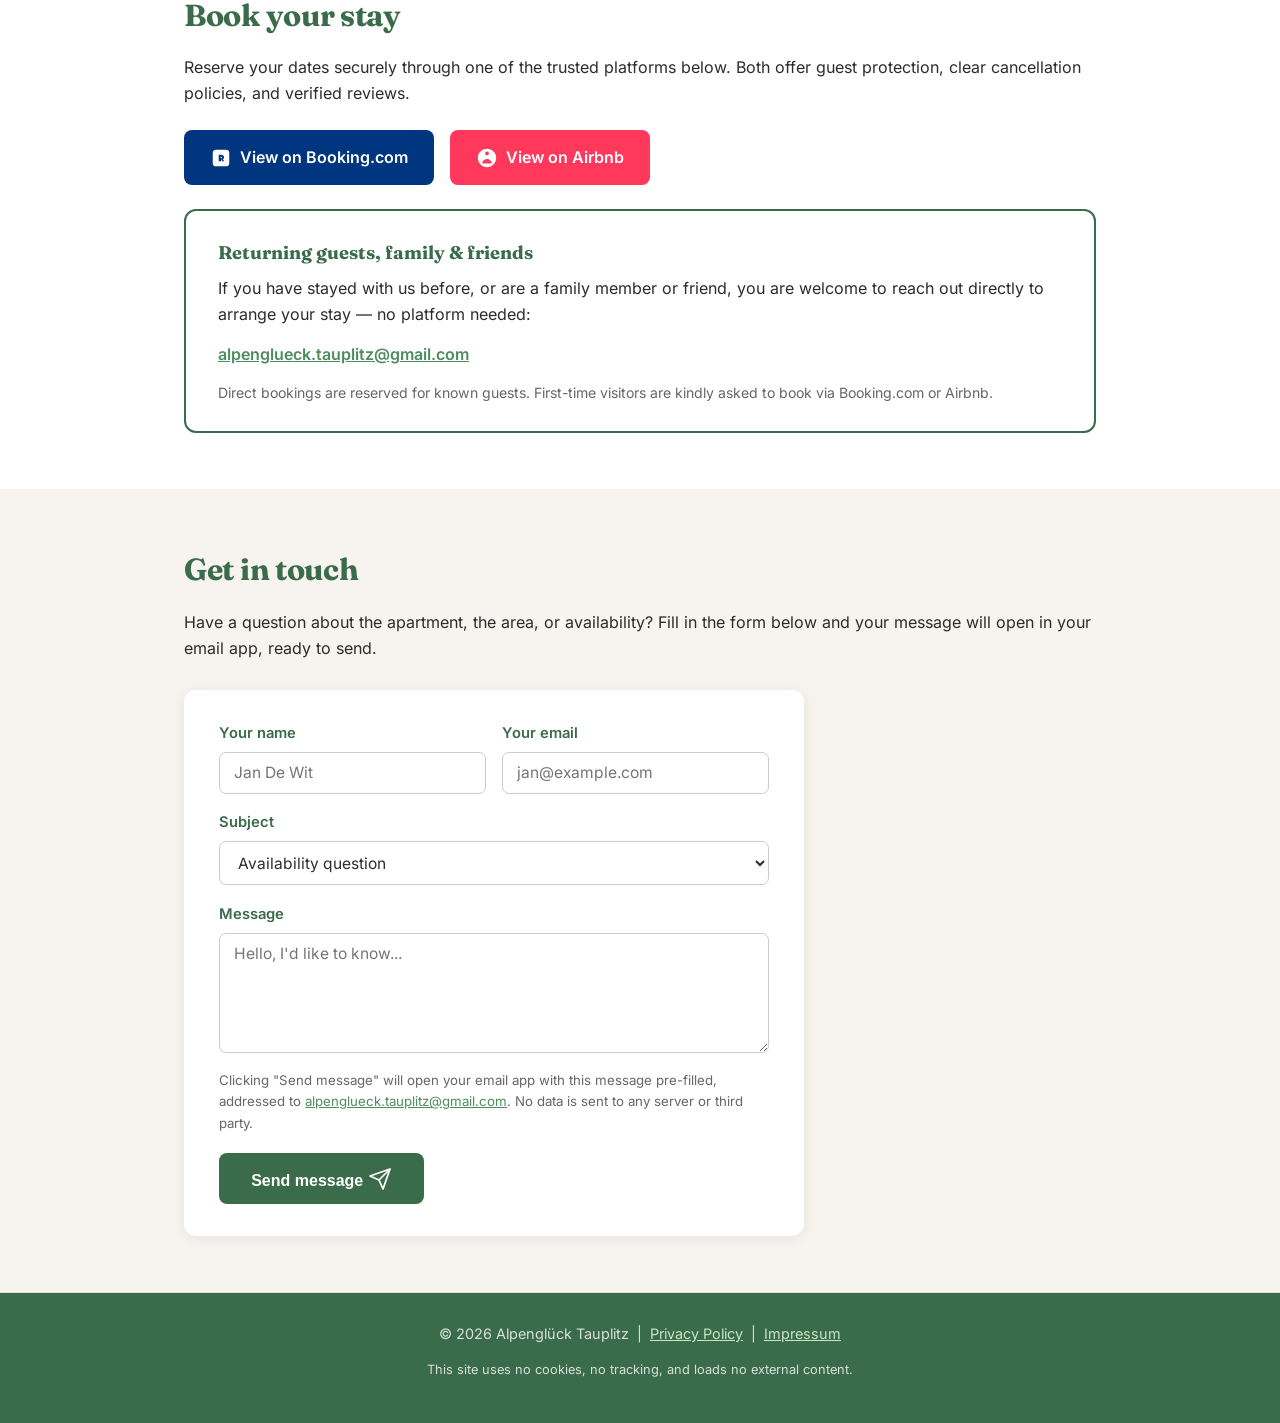
==== commit 8e42189d: "Performance + security hardening: responsive images and CSP - Add optimize_images.py to generate res" ====
--- a/index.html
+++ b/index.html
@@ -1,7 +1,7 @@
 <!DOCTYPE html>
 
 <html lang="en">
-<head>
+<head><meta content="default-src 'self'; base-uri 'self'; object-src 'none'; img-src 'self' data:; font-src 'self'; style-src 'self' 'unsafe-inline'; script-src 'self' 'sha256-CPYzcf+lEZLZ3PIYciNQ85d0Dvy50EFGmh4IWLs8eIg=' 'sha256-+sWWaWFix1SBVcb0orN++wmCjOJXastX5As4LAxneHo='; form-action 'none'; frame-ancestors 'none'; upgrade-insecure-requests" http-equiv="Content-Security-Policy">
 <meta charset="utf-8">
 <meta content="width=device-width, initial-scale=1.0" name="viewport">
 <title data-i18n="page_title">Alpengl&uuml;ck Tauplitz &ndash; Alpine Apartment in the Styrian Alps</title>
@@ -378,13 +378,13 @@
       box-shadow:0 8px 24px rgba(0,0,0,.10);
     }
   </style>
-<link href="https://alpenglueck-tauplitz.be/" rel="canonical"><link href="https://alpenglueck-tauplitz.be/" hreflang="en" rel="alternate"><link href="https://alpenglueck-tauplitz.be/de/" hreflang="de" rel="alternate"><link href="https://alpenglueck-tauplitz.be/nl/" hreflang="nl" rel="alternate"><link href="https://alpenglueck-tauplitz.be/cs/" hreflang="cs" rel="alternate"><link href="https://alpenglueck-tauplitz.be/hu/" hreflang="hu" rel="alternate"><link href="https://alpenglueck-tauplitz.be/" hreflang="x-default" rel="alternate"><meta content="website" property="og:type"><meta content="Alpengl&uuml;ck Tauplitz" property="og:site_name"><meta content="Alpengl&uuml;ck Tauplitz &ndash; Alpine Apartment in the Styrian Alps" property="og:title"><meta content="Cosy alpine apartment in Tauplitz, Austria. Your base for the Tauplitzalm, Grundlsee, Hallstatt and the Dachstein. Book via Booking.com or Airbnb." property="og:description"><meta content="https://alpenglueck-tauplitz.be/" property="og:url"><meta content="https://alpenglueck-tauplitz.be/images/hero.jpg" property="og:image"><meta content="en_US" property="og:locale"><meta content="summary_large_image" name="twitter:card"><meta content="Alpengl&uuml;ck Tauplitz &ndash; Alpine Apartment in the Styrian Alps" name="twitter:title"><meta content="Cosy alpine apartment in Tauplitz, Austria. Your base for the Tauplitzalm, Grundlsee, Hallstatt and the Dachstein. Book via Booking.com or Airbnb." name="twitter:description"><meta content="https://alpenglueck-tauplitz.be/images/hero.jpg" name="twitter:image"><meta content="AT-6" name="geo.region"><meta content="Tauplitz, Bad Mitterndorf" name="geo.placename"><meta content="47.5717;14.0086" name="geo.position"><meta content="47.5717, 14.0086" name="ICBM"><meta content="#3a6b4a" name="theme-color"><meta content="index, follow" name="robots"><meta content="Alpengl&uuml;ck Tauplitz" name="author"><script type="application/ld+json">{
+<meta content="strict-origin-when-cross-origin" name="referrer"><link href="https://alpenglueck-tauplitz.be/" rel="canonical"><link href="https://alpenglueck-tauplitz.be/" hreflang="en" rel="alternate"><link href="https://alpenglueck-tauplitz.be/de/" hreflang="de" rel="alternate"><link href="https://alpenglueck-tauplitz.be/nl/" hreflang="nl" rel="alternate"><link href="https://alpenglueck-tauplitz.be/cs/" hreflang="cs" rel="alternate"><link href="https://alpenglueck-tauplitz.be/hu/" hreflang="hu" rel="alternate"><link href="https://alpenglueck-tauplitz.be/" hreflang="x-default" rel="alternate"><meta content="website" property="og:type"><meta content="Alpengl&uuml;ck Tauplitz" property="og:site_name"><meta content="Alpengl&uuml;ck Tauplitz &ndash; Alpine Apartment in the Styrian Alps" property="og:title"><meta content="Cosy alpine apartment in Tauplitz, Austria. Your base for the Tauplitzalm, Grundlsee, Hallstatt and the Dachstein. Book via Booking.com or Airbnb." property="og:description"><meta content="https://alpenglueck-tauplitz.be/" property="og:url"><meta content="https://alpenglueck-tauplitz.be/images/opt/hero-1600.jpg" property="og:image"><meta content="en_US" property="og:locale"><meta content="summary_large_image" name="twitter:card"><meta content="Alpengl&uuml;ck Tauplitz &ndash; Alpine Apartment in the Styrian Alps" name="twitter:title"><meta content="Cosy alpine apartment in Tauplitz, Austria. Your base for the Tauplitzalm, Grundlsee, Hallstatt and the Dachstein. Book via Booking.com or Airbnb." name="twitter:description"><meta content="https://alpenglueck-tauplitz.be/images/opt/hero-1600.jpg" name="twitter:image"><meta content="AT-6" name="geo.region"><meta content="Tauplitz, Bad Mitterndorf" name="geo.placename"><meta content="47.5717;14.0086" name="geo.position"><meta content="47.5717, 14.0086" name="ICBM"><meta content="#3a6b4a" name="theme-color"><meta content="index, follow" name="robots"><meta content="Alpengl&uuml;ck Tauplitz" name="author"><script type="application/ld+json">{
   "@context": "https://schema.org",
   "@type": "LodgingBusiness",
   "name": "Alpenglück Tauplitz",
   "description": "Cosy alpine apartment in Tauplitz, Austria. Your base for the Tauplitzalm, Grundlsee, Hallstatt and the Dachstein. Book via Booking.com or Airbnb.",
   "url": "https://alpenglueck-tauplitz.be/",
-  "image": "https://alpenglueck-tauplitz.be/images/hero.jpg",
+  "image": "https://alpenglueck-tauplitz.be/images/opt/hero-1600.jpg",
   "inLanguage": "en",
   "email": "alpenglueck.tauplitz@gmail.com",
   "address": {
@@ -447,17 +447,20 @@
 <a data-i18n="nav_contact" href="#contact">Contact</a>
 </nav>
 <div class="lang-switch">
-<button class="active" data-lang="en" onclick="location.href='/'">EN</button>
-<button data-lang="de" onclick="location.href='/de/'">DE</button>
-<button data-lang="nl" onclick="location.href='/nl/'">NL</button>
-<button data-lang="cs" onclick="location.href='/cs/'">CS</button>
-<button data-lang="hu" onclick="location.href='/hu/'">HU</button>
+<button class="active" data-href="/" data-lang="en">EN</button>
+<button data-href="/de/" data-lang="de">DE</button>
+<button data-href="/nl/" data-lang="nl">NL</button>
+<button data-href="/cs/" data-lang="cs">CS</button>
+<button data-href="/hu/" data-lang="hu">HU</button>
 </div>
 </div>
 </header>
 <!-- HERO -->
 <div class="hero">
-<img alt="Snow-covered alpine landscape at sunset near Tauplitz" src="/images/hero.jpg">
+<picture>
+<source sizes="100vw" srcset="/images/opt/hero-1200.webp 1200w, /images/opt/hero-2000.webp 2000w" type="image/webp">
+<img alt="Snow-covered alpine landscape at sunset near Tauplitz" decoding="async" fetchpriority="high" height="1200" src="/images/opt/hero-1600.jpg" width="1600">
+</picture>
 <div class="hero-overlay"></div>
 <div class="hero-text">
 <h1>Alpengl&uuml;ck Tauplitz</h1>
@@ -481,62 +484,104 @@
 <p class="gallery-label" data-i18n="gallery_apt">The apartment</p>
 <div class="gallery" id="gallery-apt">
 <figure>
-<img alt="Exterior of the apartment building" src="/images/exterior01.jpg">
+<picture>
+<source sizes="(max-width:700px) 100vw, (max-width:1100px) 50vw, 33vw" srcset="/images/opt/exterior01-800.webp 800w, /images/opt/exterior01-1600.webp 1600w" type="image/webp">
+<img alt="Exterior of the apartment building" data-full="/images/opt/exterior01-1600.webp" decoding="async" height="900" loading="lazy" src="/images/opt/exterior01-1200.jpg" width="1200">
+</picture>
 <figcaption>The apartment building</figcaption>
 </figure>
 <figure>
-<img alt="Bright and comfortable living room" src="/images/livingroom.jpg">
+<picture>
+<source sizes="(max-width:700px) 100vw, (max-width:1100px) 50vw, 33vw" srcset="/images/opt/livingroom-800.webp 800w, /images/opt/livingroom-1600.webp 1600w" type="image/webp">
+<img alt="Bright and comfortable living room" data-full="/images/opt/livingroom-1600.webp" decoding="async" height="900" loading="lazy" src="/images/opt/livingroom-1200.jpg" width="1200">
+</picture>
 <figcaption>Living room</figcaption>
 </figure>
 <figure>
-<img alt="Dining area" src="/images/diningroom.jpg">
+<picture>
+<source sizes="(max-width:700px) 100vw, (max-width:1100px) 50vw, 33vw" srcset="/images/opt/diningroom-800.webp 800w, /images/opt/diningroom-1600.webp 1600w" type="image/webp">
+<img alt="Dining area" data-full="/images/opt/diningroom-1600.webp" decoding="async" height="900" loading="lazy" src="/images/opt/diningroom-1200.jpg" width="1200">
+</picture>
 <figcaption>Dining area</figcaption>
 </figure>
 <figure>
-<img alt="Fully equipped kitchen" src="/images/kitchen.jpg">
+<picture>
+<source sizes="(max-width:700px) 100vw, (max-width:1100px) 50vw, 33vw" srcset="/images/opt/kitchen-800.webp 800w, /images/opt/kitchen-1600.webp 1600w" type="image/webp">
+<img alt="Fully equipped kitchen" data-full="/images/opt/kitchen-1600.webp" decoding="async" height="900" loading="lazy" src="/images/opt/kitchen-1200.jpg" width="1200">
+</picture>
 <figcaption>Fully equipped kitchen</figcaption>
 </figure>
 <figure>
-<img alt="Cosy main bedroom" src="/images/bedroom.jpg">
+<picture>
+<source sizes="(max-width:700px) 100vw, (max-width:1100px) 50vw, 33vw" srcset="/images/opt/bedroom-800.webp 800w, /images/opt/bedroom-1600.webp 1600w" type="image/webp">
+<img alt="Cosy main bedroom" data-full="/images/opt/bedroom-1600.webp" decoding="async" height="900" loading="lazy" src="/images/opt/bedroom-1200.jpg" width="1200">
+</picture>
 <figcaption>Main bedroom</figcaption>
 </figure>
 <figure>
-<img alt="Second bedroom" src="/images/bedroom02.jpg">
+<picture>
+<source sizes="(max-width:700px) 100vw, (max-width:1100px) 50vw, 33vw" srcset="/images/opt/bedroom02-800.webp 800w, /images/opt/bedroom02-1600.webp 1600w" type="image/webp">
+<img alt="Second bedroom" data-full="/images/opt/bedroom02-1600.webp" decoding="async" height="900" loading="lazy" src="/images/opt/bedroom02-1200.jpg" width="1200">
+</picture>
 <figcaption>Second bedroom</figcaption>
 </figure>
 <figure>
-<img alt="Third bedroom" src="/images/bedroom03.jpg">
+<picture>
+<source sizes="(max-width:700px) 100vw, (max-width:1100px) 50vw, 33vw" srcset="/images/opt/bedroom03-800.webp 800w, /images/opt/bedroom03-1600.webp 1600w" type="image/webp">
+<img alt="Third bedroom" data-full="/images/opt/bedroom03-1600.webp" decoding="async" height="900" loading="lazy" src="/images/opt/bedroom03-1200.jpg" width="1200">
+</picture>
 <figcaption>Third bedroom</figcaption>
 </figure>
 <figure>
-<img alt="Entrance hallway" src="/images/hallway.jpg">
+<picture>
+<source sizes="(max-width:700px) 100vw, (max-width:1100px) 50vw, 33vw" srcset="/images/opt/hallway-800.webp 800w, /images/opt/hallway-1600.webp 1600w" type="image/webp">
+<img alt="Entrance hallway" data-full="/images/opt/hallway-1600.webp" decoding="async" height="1600" loading="lazy" src="/images/opt/hallway-1200.jpg" width="1200">
+</picture>
 <figcaption>Entrance hallway</figcaption>
 </figure>
 <figure>
-<img alt="Modern bathroom with shower" src="/images/shower.jpg">
+<picture>
+<source sizes="(max-width:700px) 100vw, (max-width:1100px) 50vw, 33vw" srcset="/images/opt/shower-800.webp 800w, /images/opt/shower-1600.webp 1600w" type="image/webp">
+<img alt="Modern bathroom with shower" data-full="/images/opt/shower-1600.webp" decoding="async" height="900" loading="lazy" src="/images/opt/shower-1200.jpg" width="1200">
+</picture>
 <figcaption>Modern bathroom</figcaption>
 </figure>
 </div>
 <p class="gallery-label" data-i18n="gallery_region" style="margin-top:2rem;">The region</p>
 <div class="gallery" id="gallery-region">
 <figure>
-<img alt="Mountain lake on the Tauplitzalm plateau" src="/images/lake.jpg">
+<picture>
+<source sizes="(max-width:700px) 100vw, (max-width:1100px) 50vw, 33vw" srcset="/images/opt/lake-800.webp 800w, /images/opt/lake-1600.webp 1600w" type="image/webp">
+<img alt="Mountain lake on the Tauplitzalm plateau" data-full="/images/opt/lake-1600.webp" decoding="async" height="900" loading="lazy" src="/images/opt/lake-1200.jpg" width="1200">
+</picture>
 <figcaption>Mountain lake on the Tauplitzalm</figcaption>
 </figure>
 <figure>
-<img alt="Alpine wildflower meadow with mountain peaks" src="/images/meadow.jpg">
+<picture>
+<source sizes="(max-width:700px) 100vw, (max-width:1100px) 50vw, 33vw" srcset="/images/opt/meadow-800.webp 800w, /images/opt/meadow-1600.webp 1600w" type="image/webp">
+<img alt="Alpine wildflower meadow with mountain peaks" data-full="/images/opt/meadow-1600.webp" decoding="async" height="900" loading="lazy" src="/images/opt/meadow-1200.jpg" width="1200">
+</picture>
 <figcaption>Alpine wildflower meadows</figcaption>
 </figure>
 <figure>
-<img alt="Alpine flora in summer bloom" src="/images/flora01.jpg">
+<picture>
+<source sizes="(max-width:700px) 100vw, (max-width:1100px) 50vw, 33vw" srcset="/images/opt/flora01-800.webp 800w, /images/opt/flora01-1600.webp 1600w" type="image/webp">
+<img alt="Alpine flora in summer bloom" data-full="/images/opt/flora01-1600.webp" decoding="async" height="1799" loading="lazy" src="/images/opt/flora01-1200.jpg" width="1200">
+</picture>
 <figcaption>Summer flora on the plateau</figcaption>
 </figure>
 <figure>
-<img alt="Close-up of alpine flowers and mountain landscape" src="/images/flora02.jpg">
+<picture>
+<source sizes="(max-width:700px) 100vw, (max-width:1100px) 50vw, 33vw" srcset="/images/opt/flora02-800.webp 800w, /images/opt/flora02-1600.webp 1600w" type="image/webp">
+<img alt="Close-up of alpine flowers and mountain landscape" data-full="/images/opt/flora02-1600.webp" decoding="async" height="1598" loading="lazy" src="/images/opt/flora02-1200.jpg" width="1200">
+</picture>
 <figcaption>Alpine flowers and peaks</figcaption>
 </figure>
 <figure>
-<img alt="Two hikers on a summer trail near Tauplitz" src="/images/hiking.jpg">
+<picture>
+<source sizes="(max-width:700px) 100vw, (max-width:1100px) 50vw, 33vw" srcset="/images/opt/hiking-800.webp 800w, /images/opt/hiking-1600.webp 1600w" type="image/webp">
+<img alt="Two hikers on a summer trail near Tauplitz" data-full="/images/opt/hiking-1600.webp" decoding="async" height="900" loading="lazy" src="/images/opt/hiking-1200.jpg" width="1200">
+</picture>
 <figcaption>Endless hiking trails on your doorstep</figcaption>
 </figure>
 </div>
@@ -815,7 +860,7 @@
 
     function show(i) {
       idx = (i + imgs.length) % imgs.length;
-      lbImg.src = imgs[idx].src;
+      lbImg.src = imgs[idx].getAttribute('data-full') || imgs[idx].src;
       lbImg.alt = imgs[idx].alt;
       lbCap.textContent = imgs[idx].alt;
     }
@@ -851,6 +896,11 @@
     });
   })();
 
+  // Language switcher (CSP-friendly: no inline onclick handlers).
+  document.querySelectorAll('.lang-switch button[data-href]').forEach(function(btn){
+    btn.addEventListener('click', function(){ location.href = btn.getAttribute('data-href'); });
+  });
+
   // Contact form → mailto
   document.getElementById('contact-form').addEventListener('submit', function(e) {
     e.preventDefault();
